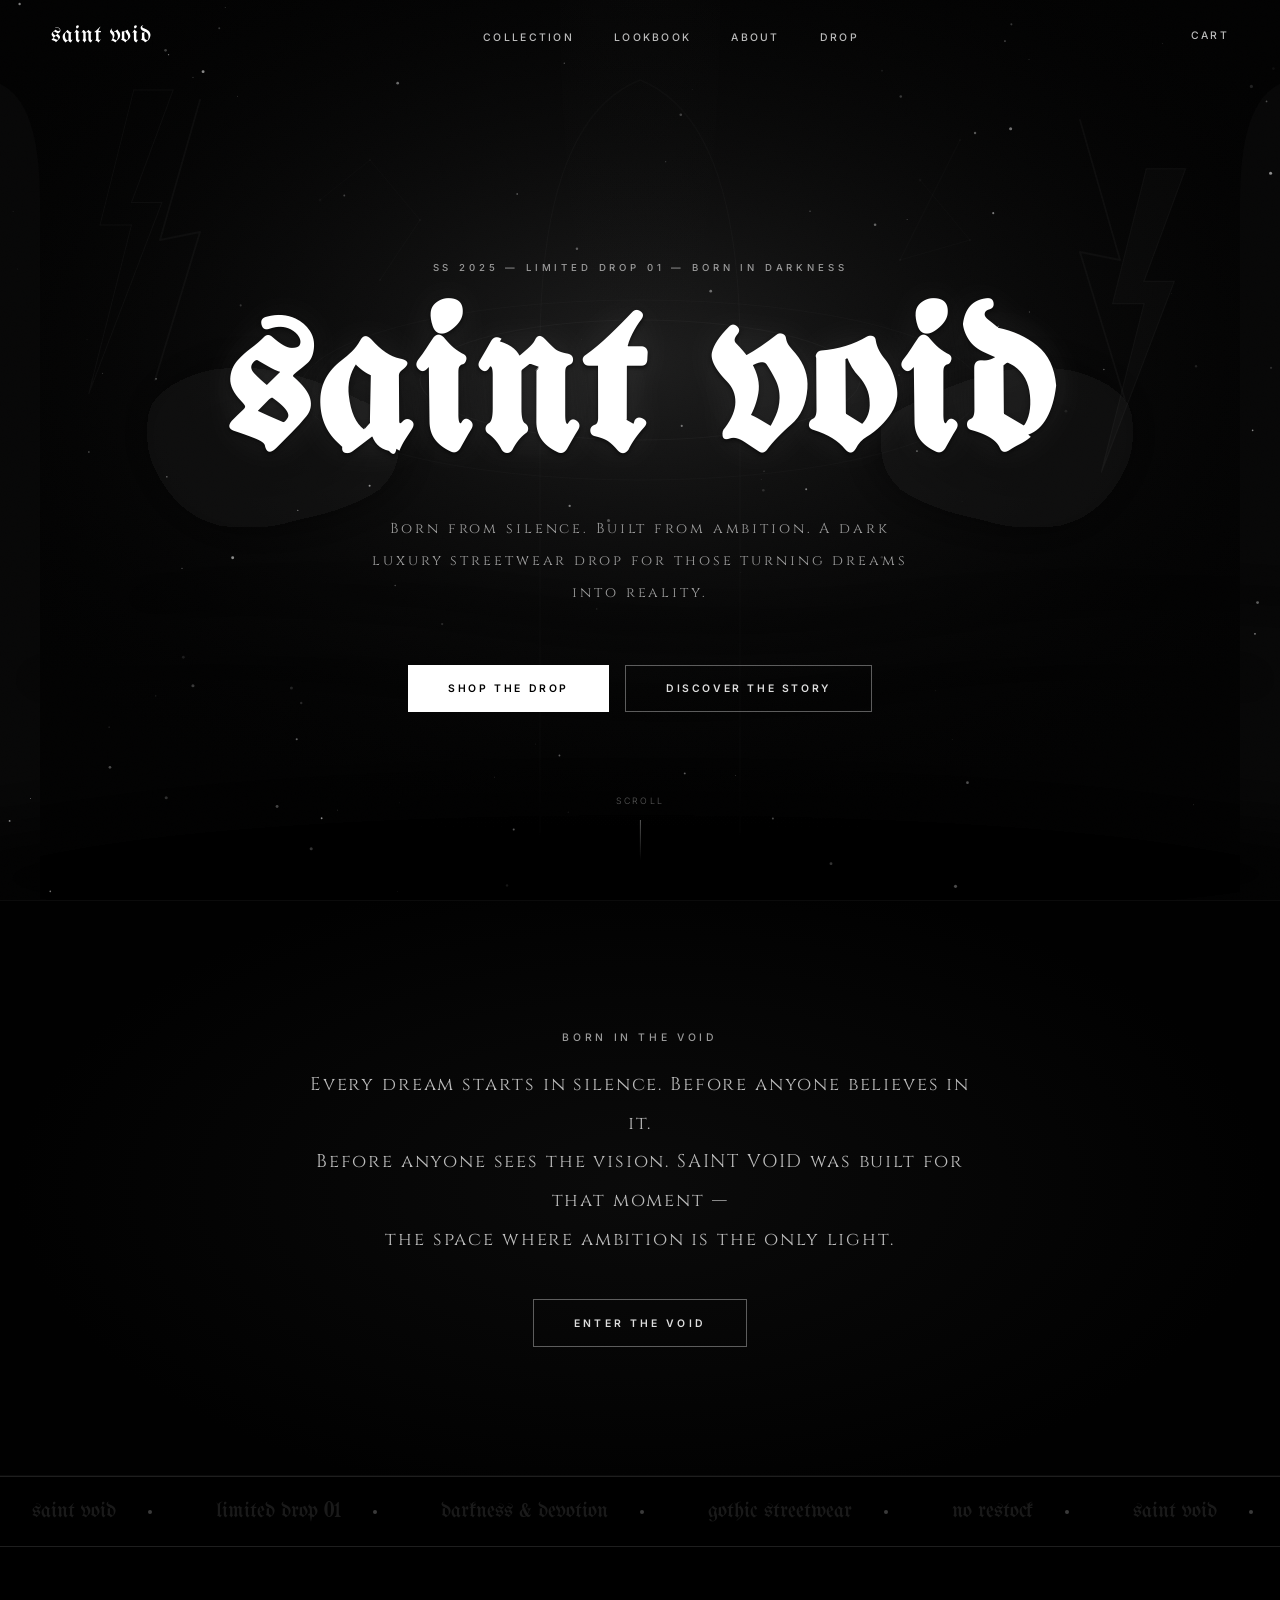
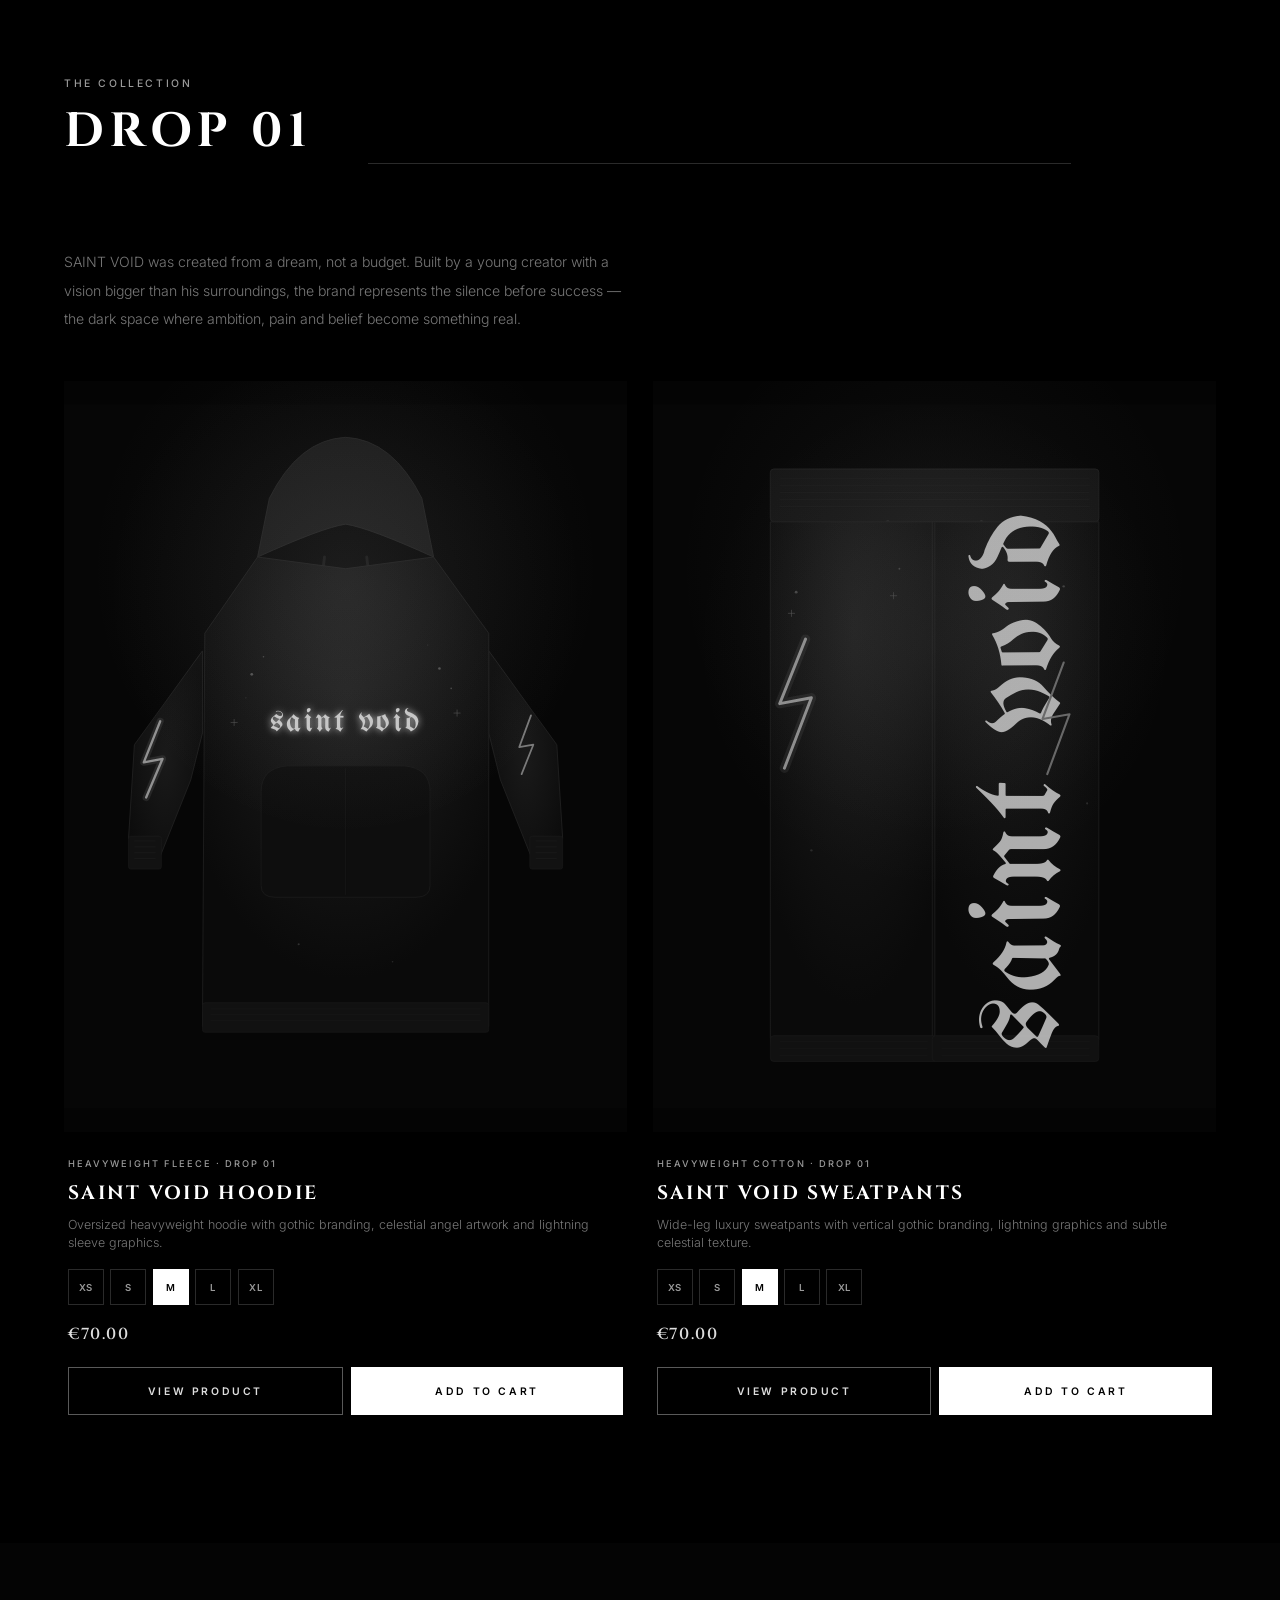
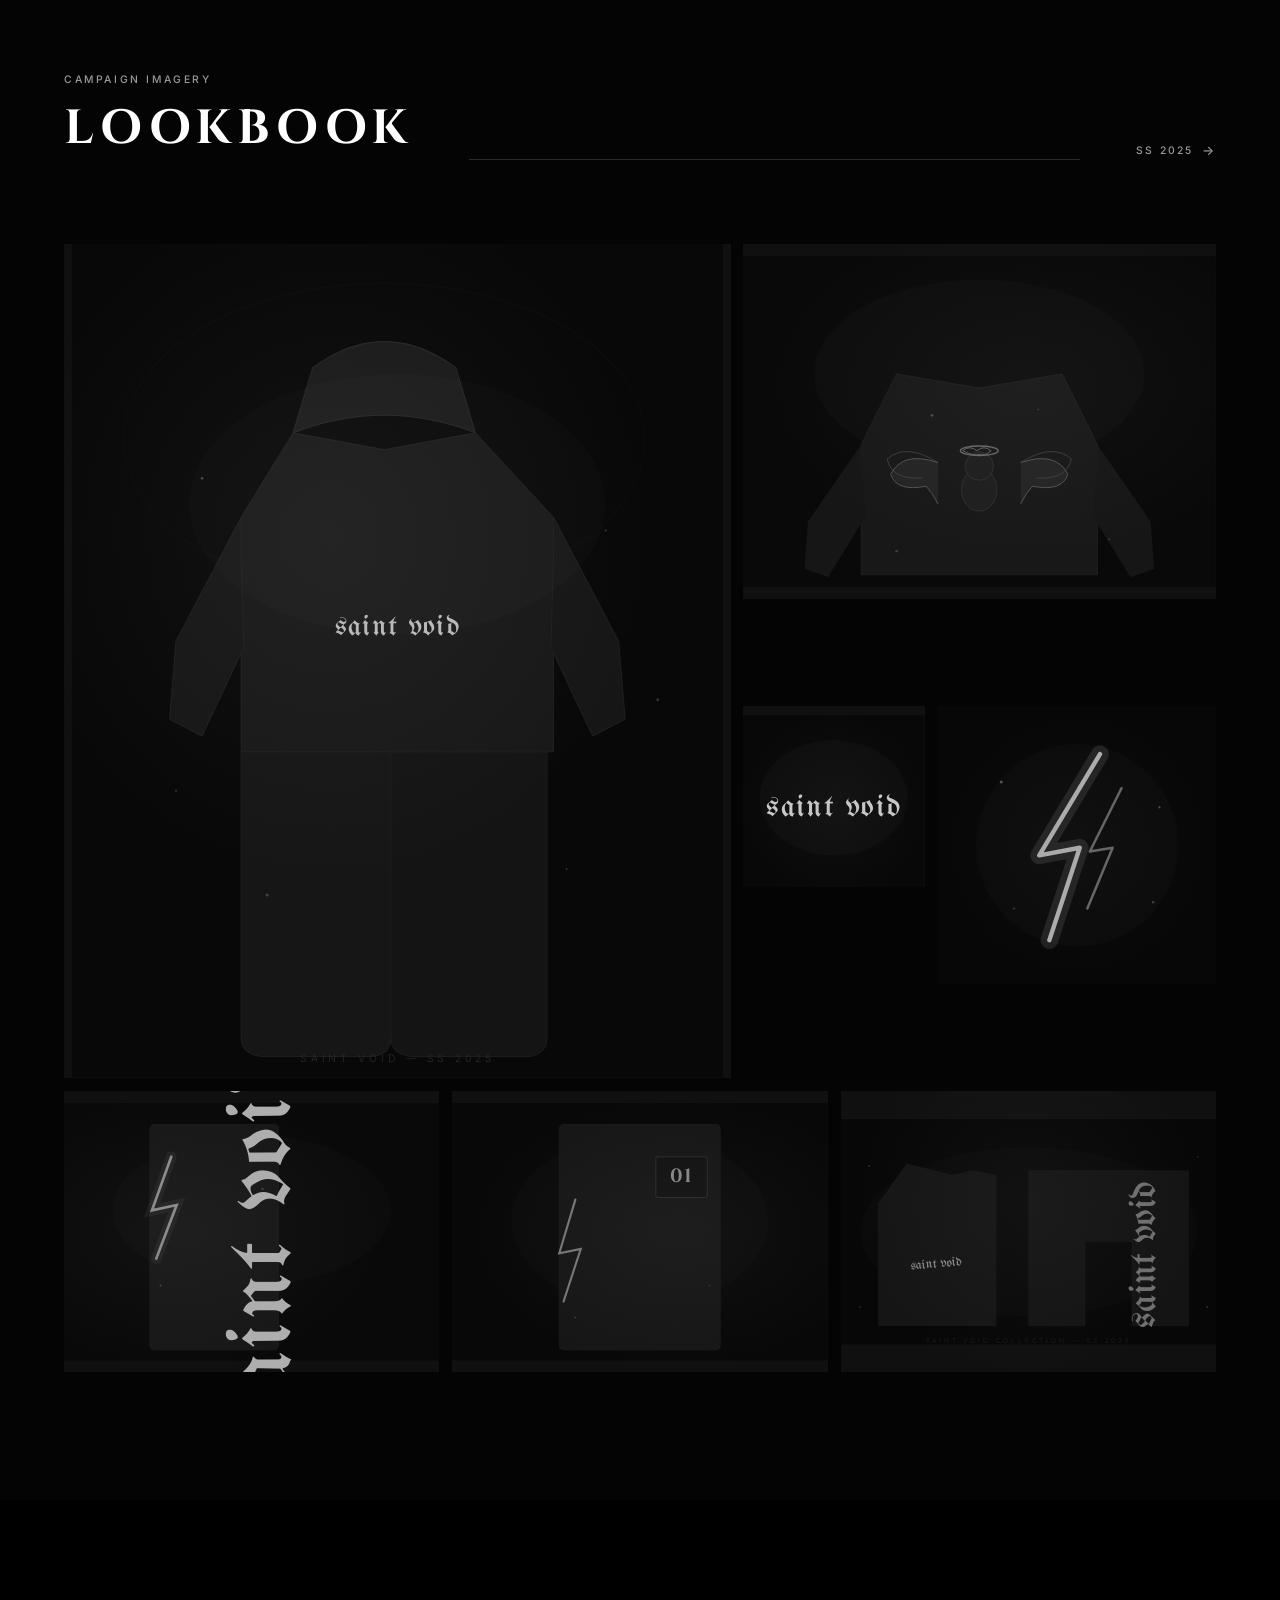
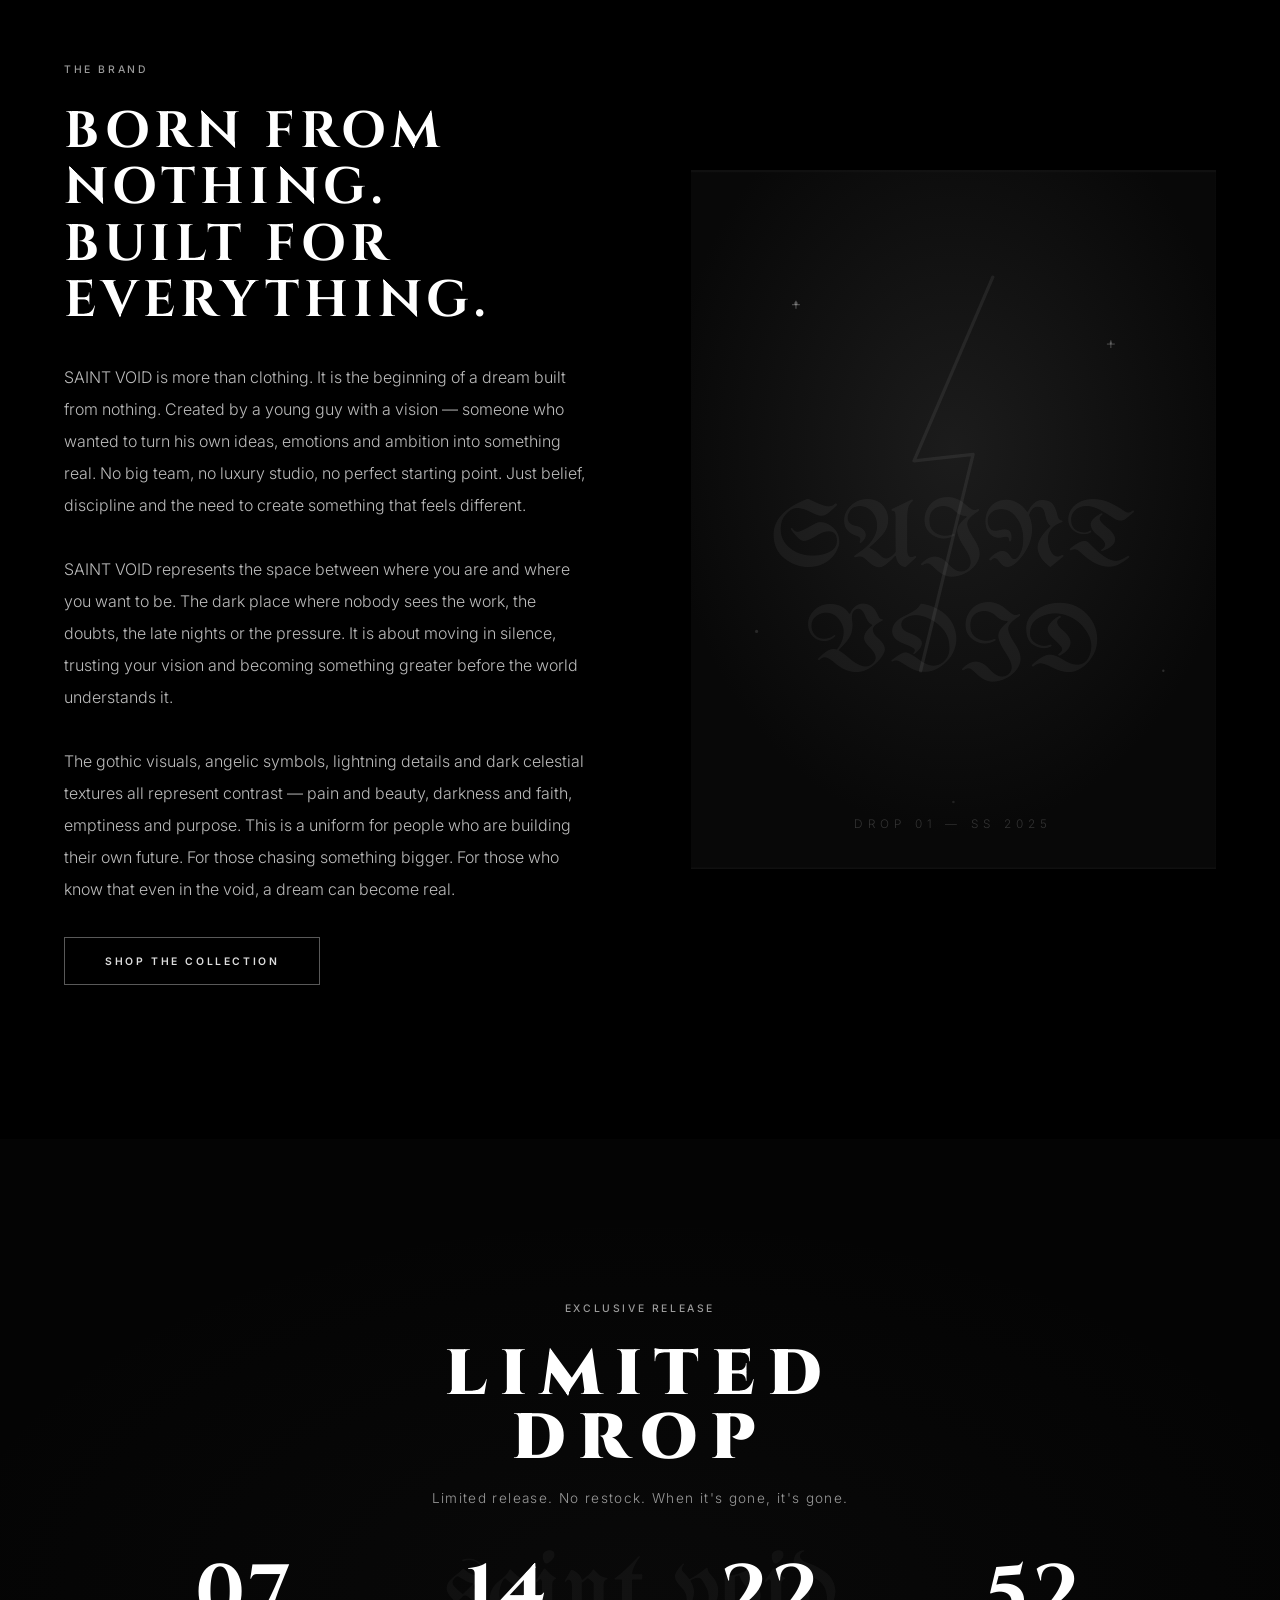
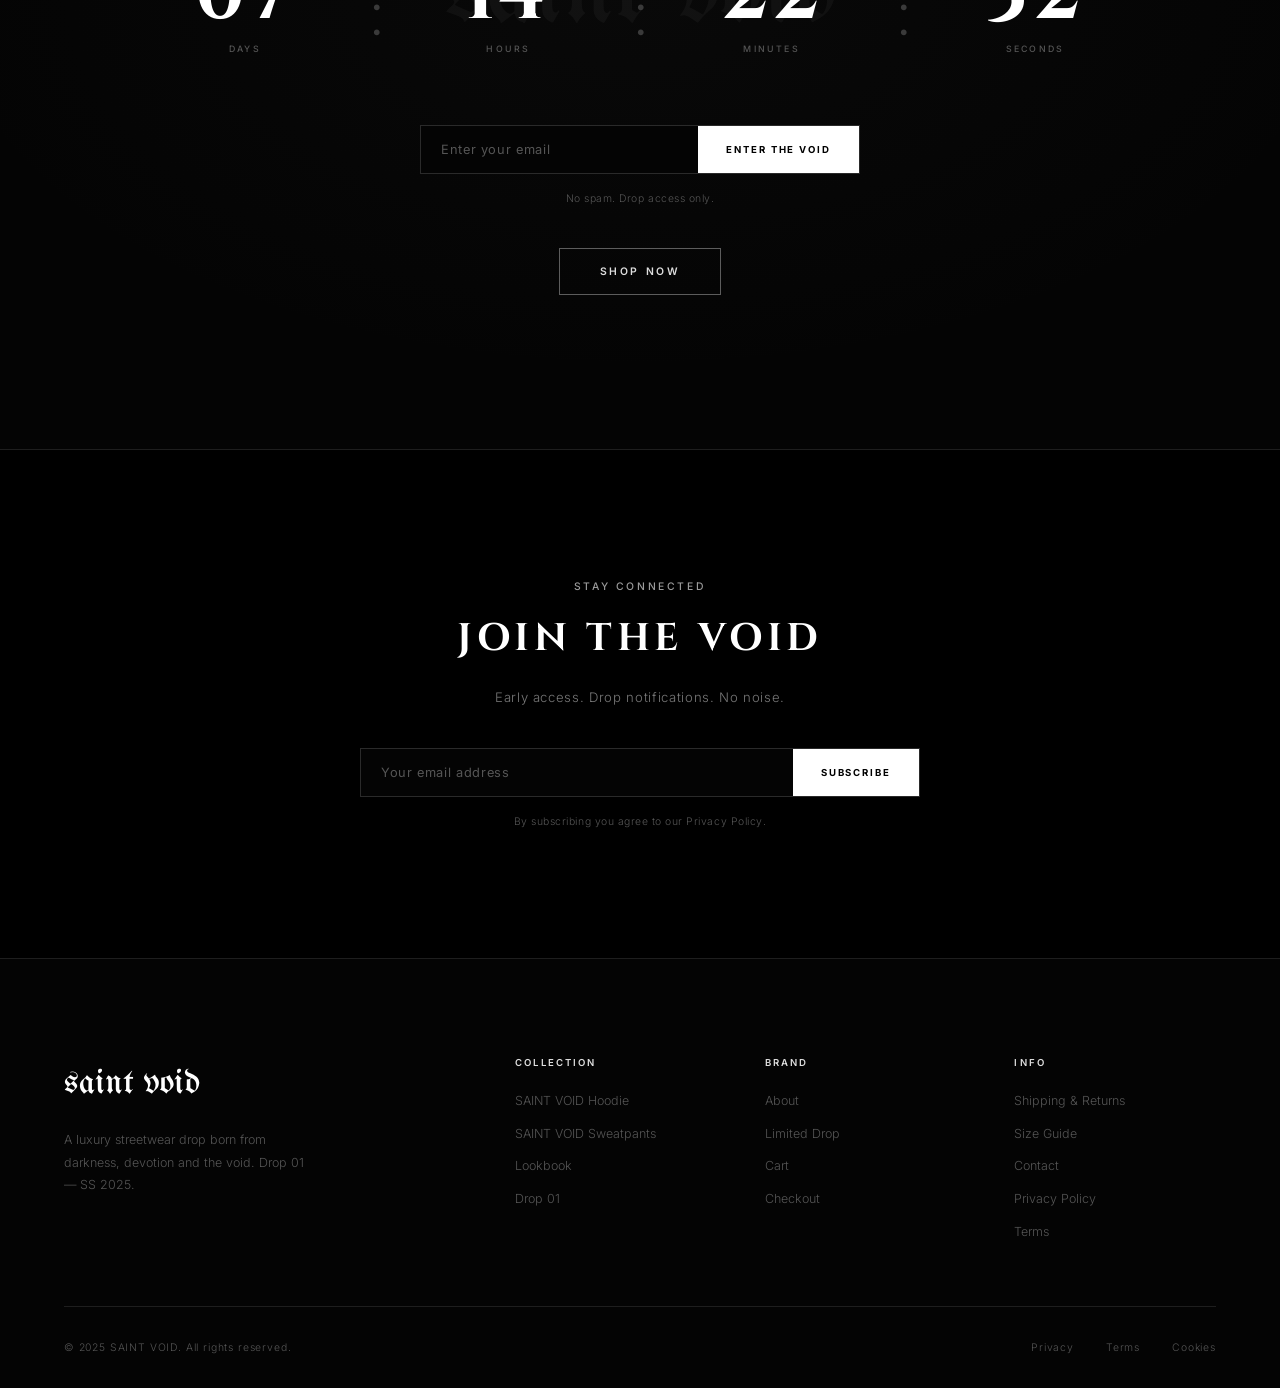
==== index.html @ 5e818876 "Add Vercel Web Analytics to all pages Adds the Vercel Analytics script tag to all 5 HTML pages (inde" ====
<!DOCTYPE html>
<html lang="en">
<head>
  <meta charset="UTF-8" />
  <meta name="viewport" content="width=device-width, initial-scale=1.0" />
  <title>SAINT VOID — Luxury Gothic Streetwear</title>
  <meta name="description" content="SAINT VOID — A luxury streetwear drop born from darkness, devotion and the void. Limited release gothic streetwear collection." />
  <link rel="preconnect" href="https://fonts.googleapis.com" />
  <link rel="preconnect" href="https://fonts.gstatic.com" crossorigin />
  <link rel="stylesheet" href="css/styles.css" />
  <script defer src="/_vercel/insights/script.js"></script>
</head>
<body>

<!-- ================================================
     NAVIGATION
     ================================================ -->
<nav class="nav" id="nav">
  <a href="index.html" class="nav-logo">saint void</a>

  <ul class="nav-links">
    <li><a href="#collection">Collection</a></li>
    <li><a href="#lookbook">Lookbook</a></li>
    <li><a href="#about">About</a></li>
    <li><a href="#drop">Drop</a></li>
  </ul>

  <div class="nav-actions">
    <a href="cart.html" class="nav-cart">
      Cart
      <span class="cart-count" style="display:none;">0</span>
    </a>
    <button class="nav-hamburger" aria-label="Menu">
      <span></span><span></span><span></span>
    </button>
  </div>
</nav>

<!-- Mobile Menu -->
<div class="mobile-menu">
  <button class="mobile-close" aria-label="Close">✕</button>
  <a href="#collection">Collection</a>
  <a href="#lookbook">Lookbook</a>
  <a href="#about">About</a>
  <a href="#drop">Drop</a>
  <a href="cart.html">Cart</a>
</div>

<!-- ================================================
     HERO
     ================================================ -->
<section class="hero" id="hero">
  <div class="hero-bg"></div>

  <!-- Cinematic atmospheric SVG background -->
  <svg class="hero-atmospheric" viewBox="0 0 1440 900" preserveAspectRatio="xMidYMid slice" xmlns="http://www.w3.org/2000/svg" aria-hidden="true">
    <defs>
      <!-- Central radial glow gradient -->
      <radialGradient id="centralGlow" cx="50%" cy="40%" r="55%">
        <stop offset="0%" stop-color="#1e1e1e" stop-opacity="1"/>
        <stop offset="100%" stop-color="#020202" stop-opacity="0"/>
      </radialGradient>
      <!-- Wing blur filter -->
      <filter id="wingBlur" x="-30%" y="-30%" width="160%" height="160%">
        <feGaussianBlur stdDeviation="25"/>
      </filter>
      <!-- Fog blur filter -->
      <filter id="fogBlur" x="-20%" y="-20%" width="140%" height="140%">
        <feGaussianBlur stdDeviation="35"/>
      </filter>
      <!-- Mist wisp filter -->
      <filter id="mistBlur" x="-20%" y="-50%" width="140%" height="200%">
        <feGaussianBlur stdDeviation="18"/>
      </filter>
      <!-- Light beam gradient -->
      <radialGradient id="lightBeam" cx="50%" cy="0%" r="100%" fx="50%" fy="0%">
        <stop offset="0%" stop-color="rgba(30,30,30,0.3)"/>
        <stop offset="100%" stop-color="rgba(30,30,30,0)" stop-opacity="0"/>
      </radialGradient>
    </defs>

    <!-- Deep dark base -->
    <rect width="1440" height="900" fill="#020202"/>

    <!-- Central radial glow -->
    <rect width="1440" height="900" fill="url(#centralGlow)"/>

    <!-- Gothic arch silhouettes left edge -->
    <path d="M0 900 L0 200 Q0 80 60 80 Q120 80 120 200 L120 900 Z" fill="#080808" opacity="0.9"/>
    <path d="M0 900 L0 250 Q0 120 40 120 Q80 120 80 250 L80 900 Z" fill="#060606" opacity="0.7"/>

    <!-- Gothic arch silhouettes right edge -->
    <path d="M1440 900 L1440 200 Q1440 80 1380 80 Q1320 80 1320 200 L1320 900 Z" fill="#080808" opacity="0.9"/>
    <path d="M1440 900 L1440 250 Q1440 120 1400 120 Q1360 120 1360 250 L1360 900 Z" fill="#060606" opacity="0.7"/>

    <!-- Center gothic pointed arch outline -->
    <path d="M620 900 L620 350 Q620 120 720 80 Q820 120 820 350 L820 900" fill="none" stroke="rgba(255,255,255,0.018)" stroke-width="1.5"/>

    <!-- Angel wing left (blurred) -->
    <g filter="url(#wingBlur)">
      <path d="M480 420 Q340 340 260 380 Q200 410 240 480 Q280 550 380 520 Q430 510 460 490 Q480 470 480 450 Z" fill="rgba(12,12,12,0.6)"/>
      <path d="M480 430 Q360 360 300 390 Q250 415 270 470 Q295 530 380 510" fill="rgba(12,12,12,0.4)"/>
    </g>

    <!-- Angel wing right (blurred) -->
    <g filter="url(#wingBlur)">
      <path d="M960 420 Q1100 340 1180 380 Q1240 410 1200 480 Q1160 550 1060 520 Q1010 510 980 490 Q960 470 960 450 Z" fill="rgba(12,12,12,0.6)"/>
      <path d="M960 430 Q1080 360 1140 390 Q1190 415 1170 470 Q1145 530 1060 510" fill="rgba(12,12,12,0.4)"/>
    </g>

    <!-- Halo / orbital ring -->
    <ellipse cx="720" cy="380" rx="220" ry="60" fill="none" stroke="rgba(200,200,200,0.04)" stroke-width="1"/>
    <!-- Second larger halo ring -->
    <ellipse cx="720" cy="390" rx="340" ry="90" fill="none" stroke="rgba(200,200,200,0.025)" stroke-width="1"/>

    <!-- Fog / mist layers at bottom -->
    <g filter="url(#fogBlur)">
      <ellipse cx="720" cy="870" rx="700" ry="80" fill="#080808" opacity="0.9"/>
      <ellipse cx="400" cy="880" rx="500" ry="60" fill="#060606" opacity="0.8"/>
      <ellipse cx="1080" cy="875" rx="480" ry="55" fill="#060606" opacity="0.8"/>
      <ellipse cx="720" cy="840" rx="550" ry="50" fill="#070707" opacity="0.7"/>
    </g>

    <!-- Mist wisps mid-height -->
    <g filter="url(#mistBlur)">
      <path d="M200 600 Q400 580 600 610 Q800 640 1000 610 Q1200 580 1400 600" stroke="rgba(14,14,14,0.4)" stroke-width="30" fill="none"/>
      <path d="M100 680 Q350 660 550 690 Q750 720 950 690 Q1150 660 1350 680" stroke="rgba(14,14,14,0.35)" stroke-width="25" fill="none"/>
    </g>

    <!-- Very faint distant lightning bolt left -->
    <path d="M280 100 L240 240 L280 232 L235 380" stroke="rgba(160,160,160,0.05)" stroke-width="2" fill="none" stroke-linecap="round" stroke-linejoin="round"/>

    <!-- Very faint distant lightning bolt right -->
    <path d="M1160 120 L1200 260 L1160 252 L1205 400" stroke="rgba(160,160,160,0.05)" stroke-width="2" fill="none" stroke-linecap="round" stroke-linejoin="round"/>

    <!-- Constellation dots and lines -->
    <circle cx="400" cy="200" r="1.5" fill="rgba(255,255,255,0.03)"/>
    <circle cx="450" cy="160" r="1" fill="rgba(255,255,255,0.03)"/>
    <circle cx="500" cy="220" r="1.2" fill="rgba(255,255,255,0.03)"/>
    <circle cx="460" cy="280" r="1" fill="rgba(255,255,255,0.03)"/>
    <circle cx="1000" cy="180" r="1.5" fill="rgba(255,255,255,0.03)"/>
    <circle cx="1050" cy="240" r="1" fill="rgba(255,255,255,0.03)"/>
    <circle cx="980" cy="260" r="1.2" fill="rgba(255,255,255,0.03)"/>
    <circle cx="1040" cy="140" r="1" fill="rgba(255,255,255,0.03)"/>
    <line x1="400" y1="200" x2="450" y2="160" stroke="rgba(255,255,255,0.03)" stroke-width="0.5"/>
    <line x1="450" y1="160" x2="500" y2="220" stroke="rgba(255,255,255,0.03)" stroke-width="0.5"/>
    <line x1="500" y1="220" x2="460" y2="280" stroke="rgba(255,255,255,0.03)" stroke-width="0.5"/>
    <line x1="1000" y1="180" x2="1050" y2="240" stroke="rgba(255,255,255,0.03)" stroke-width="0.5"/>
    <line x1="1050" y1="240" x2="980" y2="260" stroke="rgba(255,255,255,0.03)" stroke-width="0.5"/>
    <line x1="980" y1="260" x2="1040" y2="140" stroke="rgba(255,255,255,0.03)" stroke-width="0.5"/>

    <!-- Soft light beam from top-center -->
    <ellipse cx="720" cy="0" rx="80" ry="400" fill="url(#lightBeam)" opacity="0.6"/>
  </svg>

  <!-- Stars layer (JS populates) -->
  <div class="hero-stars"></div>

  <div class="hero-content">
    <span class="hero-label fade-in">SS 2025 — Limited Drop 01 — Born in Darkness</span>
    <h1 class="hero-brand fade-in delay-1">saint void</h1>
    <p class="hero-sub fade-in delay-2">
      Born from silence. Built from ambition. A dark luxury streetwear drop for those turning dreams into reality.
    </p>
    <div class="hero-ctas fade-in delay-3">
      <a href="#collection" class="btn btn-primary">Shop the Drop</a>
      <a href="#about" class="btn btn-outline">Discover the Story</a>
    </div>
  </div>

  <div class="hero-scroll" aria-hidden="true">
    <span>Scroll</span>
    <div class="scroll-line"></div>
  </div>
</section>

<!-- ================================================
     BORN IN THE VOID SECTION
     ================================================ -->
<section class="void-born">
  <div class="void-born-inner fade-up">
    <div class="section-label" style="margin-bottom:1.25rem;letter-spacing:0.35em;">Born in the Void</div>
    <p class="void-born-text">
      Every dream starts in silence. Before anyone believes in it.<br />
      Before anyone sees the vision. SAINT VOID was built for that moment —<br />
      the space where ambition is the only light.
    </p>
    <a href="#collection" class="btn btn-outline void-born-cta">Enter the Void</a>
  </div>
</section>

<!-- ================================================
     MARQUEE STRIP
     ================================================ -->
<div class="marquee-strip" aria-hidden="true">
  <div class="marquee-track">
    <!-- Track repeated twice for seamless loop -->
    <span class="marquee-item">saint void <span class="marquee-dot"></span></span>
    <span class="marquee-item">limited drop 01 <span class="marquee-dot"></span></span>
    <span class="marquee-item">darkness &amp; devotion <span class="marquee-dot"></span></span>
    <span class="marquee-item">gothic streetwear <span class="marquee-dot"></span></span>
    <span class="marquee-item">no restock <span class="marquee-dot"></span></span>
    <span class="marquee-item">saint void <span class="marquee-dot"></span></span>
    <span class="marquee-item">limited drop 01 <span class="marquee-dot"></span></span>
    <span class="marquee-item">darkness &amp; devotion <span class="marquee-dot"></span></span>
    <span class="marquee-item">gothic streetwear <span class="marquee-dot"></span></span>
    <span class="marquee-item">no restock <span class="marquee-dot"></span></span>
  </div>
</div>

<!-- ================================================
     COLLECTION
     ================================================ -->
<section class="section" id="collection">
  <div class="section-header">
    <div>
      <div class="section-label fade-up">The Collection</div>
      <h2 class="section-title fade-up delay-1">Drop 01</h2>
    </div>
    <span class="section-line" aria-hidden="true"></span>
    <a href="product-hoodie.html" class="section-link fade-up delay-2">View All</a>
  </div>

  <p class="collection-story fade-up" style="max-width:580px;font-size:0.88rem;color:var(--silver-dim);line-height:2;margin-bottom:3rem;">
    SAINT VOID was created from a dream, not a budget. Built by a young creator with a vision bigger than his surroundings, the brand represents the silence before success — the dark space where ambition, pain and belief become something real.
  </p>

  <div class="collection-grid">

    <!-- HOODIE CARD -->
    <article class="product-card fade-up">
      <a href="product-hoodie.html" class="product-card-visual">
        <!-- Atmospheric Studio Lighting -->
        <div style="position:absolute;inset:0;background:radial-gradient(ellipse 65% 50% at 50% 28%, rgba(180,180,180,0.08) 0%, transparent 65%);z-index:1;pointer-events:none;"></div>

        <!-- Hoodie SVG Illustration -->
        <svg viewBox="0 0 480 600" xmlns="http://www.w3.org/2000/svg" style="position:absolute;inset:0;width:100%;height:100%;z-index:0;">
          <defs>
            <radialGradient id="hoodieGrad" cx="50%" cy="30%" r="60%">
              <stop offset="0%" stop-color="#1e1e1e"/>
              <stop offset="100%" stop-color="#0a0a0a"/>
            </radialGradient>
            <radialGradient id="sleeveGrad" cx="50%" cy="50%" r="60%">
              <stop offset="0%" stop-color="#1a1a1a"/>
              <stop offset="100%" stop-color="#0c0c0c"/>
            </radialGradient>
            <filter id="subtleGlow">
              <feGaussianBlur stdDeviation="3" result="blur"/>
              <feMerge><feMergeNode in="blur"/><feMergeNode in="SourceGraphic"/></feMerge>
            </filter>
          </defs>
          <!-- Background -->
          <rect width="480" height="600" fill="#060606"/>
          <!-- Left sleeve -->
          <path d="M118 210 L60 290 L55 370 L80 390 L108 320 L118 280 Z" fill="url(#sleeveGrad)" stroke="#1f1f1f" stroke-width="0.8"/>
          <!-- Right sleeve -->
          <path d="M362 210 L420 290 L425 370 L400 390 L372 320 L362 280 Z" fill="url(#sleeveGrad)" stroke="#1f1f1f" stroke-width="0.8"/>
          <!-- Ribbed cuffs -->
          <rect x="55" y="368" width="28" height="28" rx="2" fill="#121212" stroke="#1c1c1c" stroke-width="0.5"/>
          <line x1="60" y1="372" x2="78" y2="372" stroke="#1c1c1c" stroke-width="0.6"/>
          <line x1="60" y1="377" x2="78" y2="377" stroke="#1c1c1c" stroke-width="0.6"/>
          <line x1="60" y1="382" x2="78" y2="382" stroke="#1c1c1c" stroke-width="0.6"/>
          <line x1="60" y1="387" x2="78" y2="387" stroke="#1c1c1c" stroke-width="0.6"/>
          <rect x="397" y="368" width="28" height="28" rx="2" fill="#121212" stroke="#1c1c1c" stroke-width="0.5"/>
          <line x1="402" y1="372" x2="420" y2="372" stroke="#1c1c1c" stroke-width="0.6"/>
          <line x1="402" y1="377" x2="420" y2="377" stroke="#1c1c1c" stroke-width="0.6"/>
          <line x1="402" y1="382" x2="420" y2="382" stroke="#1c1c1c" stroke-width="0.6"/>
          <line x1="402" y1="387" x2="420" y2="387" stroke="#1c1c1c" stroke-width="0.6"/>
          <!-- Hood shape -->
          <path d="M175 80 Q200 30 240 28 Q280 30 305 80 L315 130 Q260 105 240 102 Q220 105 165 130 Z" fill="#181818" stroke="#222" stroke-width="0.8"/>
          <!-- Hood strings -->
          <line x1="222" y1="130" x2="216" y2="180" stroke="#151515" stroke-width="2.5" stroke-linecap="round"/>
          <line x1="258" y1="130" x2="264" y2="180" stroke="#151515" stroke-width="2.5" stroke-linecap="round"/>
          <!-- Body -->
          <path d="M120 195 L165 130 L240 140 L315 130 L362 195 L362 530 L118 530 Z" fill="url(#hoodieGrad)" stroke="#1d1d1d" stroke-width="0.8"/>
          <!-- Bottom ribbing -->
          <rect x="118" y="510" width="244" height="25" rx="2" fill="#111" stroke="#1c1c1c" stroke-width="0.5"/>
          <line x1="125" y1="515" x2="355" y2="515" stroke="#181818" stroke-width="0.5"/>
          <line x1="125" y1="520" x2="355" y2="520" stroke="#181818" stroke-width="0.5"/>
          <line x1="125" y1="525" x2="355" y2="525" stroke="#181818" stroke-width="0.5"/>
          <!-- Kangaroo pocket -->
          <path d="M168 330 Q168 310 190 308 L290 308 Q312 310 312 330 L312 410 Q312 420 300 420 L180 420 Q168 420 168 410 Z" fill="#0e0e0e" stroke="#1a1a1a" stroke-width="0.8"/>
          <!-- Pocket center line -->
          <line x1="240" y1="310" x2="240" y2="418" stroke="#161616" stroke-width="0.8"/>
          <!-- SAINT VOID gothic text on front -->
          <text x="240" y="278" font-family="UnifrakturMaguntia, serif" font-size="28" fill="#c8c8c8" text-anchor="middle" letter-spacing="2" filter="url(#subtleGlow)">saint void</text>
          <!-- Subtle star elements -->
          <circle cx="160" cy="230" r="1.2" fill="#6a6a6a" opacity="0.7"/>
          <circle cx="170" cy="215" r="0.7" fill="#7a7a7a" opacity="0.5"/>
          <circle cx="155" cy="250" r="0.5" fill="#666" opacity="0.4"/>
          <circle cx="320" cy="225" r="1.1" fill="#6a6a6a" opacity="0.7"/>
          <circle cx="330" cy="242" r="0.7" fill="#7a7a7a" opacity="0.5"/>
          <circle cx="310" cy="205" r="0.5" fill="#666" opacity="0.4"/>
          <circle cx="200" cy="460" r="0.9" fill="#555" opacity="0.5"/>
          <circle cx="280" cy="475" r="0.7" fill="#555" opacity="0.4"/>
          <!-- Star cross decorations -->
          <line x1="145" y1="268" x2="145" y2="274" stroke="#555" stroke-width="0.8" opacity="0.6"/>
          <line x1="142" y1="271" x2="148" y2="271" stroke="#555" stroke-width="0.8" opacity="0.6"/>
          <line x1="335" y1="260" x2="335" y2="266" stroke="#555" stroke-width="0.8" opacity="0.6"/>
          <line x1="332" y1="263" x2="338" y2="263" stroke="#555" stroke-width="0.8" opacity="0.6"/>
          <!-- Left sleeve lightning -->
          <path d="M82 270 L68 305 L84 302 L70 335" stroke="#8a8a8a" stroke-width="2" fill="none" stroke-linecap="round" stroke-linejoin="round"/>
          <!-- Lightning glow -->
          <path d="M82 270 L68 305 L84 302 L70 335" stroke="rgba(200,200,200,0.1)" stroke-width="6" fill="none" stroke-linecap="round" stroke-linejoin="round"/>
          <!-- Right sleeve lightning (smaller) -->
          <path d="M398 265 L388 292 L400 290 L390 315" stroke="#7a7a7a" stroke-width="1.5" fill="none" stroke-linecap="round" stroke-linejoin="round"/>
        </svg>

        <div class="product-card-overlay">
          <div class="product-card-quick">
            <span class="btn btn-primary" style="font-size:0.6rem;padding:0.6rem 1.5rem;">Quick View</span>
          </div>
        </div>
      </a>

      <div class="product-card-info">
        <div class="product-card-tag">Heavyweight Fleece · Drop 01</div>
        <div class="product-card-name">SAINT VOID Hoodie</div>
        <div class="product-card-desc">Oversized heavyweight hoodie with gothic branding, celestial angel artwork and lightning sleeve graphics.</div>

        <div class="size-selector" aria-label="Select size">
          <button class="size-btn">XS</button>
          <button class="size-btn">S</button>
          <button class="size-btn active">M</button>
          <button class="size-btn">L</button>
          <button class="size-btn">XL</button>
        </div>

        <div class="product-card-footer">
          <span class="product-price">€70.00</span>
        </div>

        <div class="product-card-actions">
          <a href="product-hoodie.html" class="btn btn-outline" style="flex:1;">View Product</a>
          <button class="btn btn-primary" style="flex:1;"
            data-add-to-cart
            data-product-id="sv-hoodie"
            data-product-name="SAINT VOID Hoodie"
            data-price="70">Add to Cart</button>
        </div>
      </div>
    </article>

    <!-- SWEATPANTS CARD -->
    <article class="product-card fade-up delay-2">
      <a href="product-sweatpants.html" class="product-card-visual">
        <!-- Atmospheric lighting -->
        <div style="position:absolute;inset:0;background:radial-gradient(ellipse 65% 50% at 50% 35%, rgba(160,160,160,0.07) 0%, transparent 65%);z-index:1;pointer-events:none;"></div>

        <!-- Sweatpants SVG Illustration -->
        <svg viewBox="0 0 480 600" xmlns="http://www.w3.org/2000/svg" style="position:absolute;inset:0;width:100%;height:100%;z-index:0;">
          <defs>
            <radialGradient id="pantsGrad" cx="50%" cy="20%" r="70%">
              <stop offset="0%" stop-color="#1c1c1c"/>
              <stop offset="100%" stop-color="#0a0a0a"/>
            </radialGradient>
            <radialGradient id="pantsGradR" cx="50%" cy="20%" r="70%">
              <stop offset="0%" stop-color="#181818"/>
              <stop offset="100%" stop-color="#090909"/>
            </radialGradient>
          </defs>
          <!-- Background -->
          <rect width="480" height="600" fill="#060606"/>
          <!-- Waistband -->
          <rect x="100" y="55" width="280" height="45" rx="3" fill="#151515" stroke="#202020" stroke-width="0.8"/>
          <!-- Waistband texture lines -->
          <line x1="108" y1="63" x2="372" y2="63" stroke="#1c1c1c" stroke-width="0.6"/>
          <line x1="108" y1="69" x2="372" y2="69" stroke="#1c1c1c" stroke-width="0.6"/>
          <line x1="108" y1="75" x2="372" y2="75" stroke="#1c1c1c" stroke-width="0.6"/>
          <line x1="108" y1="81" x2="372" y2="81" stroke="#1c1c1c" stroke-width="0.6"/>
          <line x1="108" y1="87" x2="372" y2="87" stroke="#1c1c1c" stroke-width="0.6"/>
          <!-- Drawstring cords -->
          <path d="M200 100 Q210 130 205 160 Q202 175 205 195" stroke="#252525" stroke-width="3" fill="none" stroke-linecap="round"/>
          <path d="M280 100 Q270 130 275 160 Q278 175 275 195" stroke="#252525" stroke-width="3" fill="none" stroke-linecap="round"/>
          <!-- Cord tips -->
          <ellipse cx="205" cy="200" rx="4" ry="8" fill="#1f1f1f" stroke="#282828" stroke-width="0.5"/>
          <ellipse cx="275" cy="200" rx="4" ry="8" fill="#1f1f1f" stroke="#282828" stroke-width="0.5"/>
          <!-- Left leg -->
          <path d="M100 100 L100 540 Q100 555 115 558 L225 558 Q240 556 242 540 L242 100 Z" fill="url(#pantsGrad)" stroke="#1d1d1d" stroke-width="0.8"/>
          <!-- Right leg -->
          <path d="M238 100 L238 540 Q238 555 255 558 L365 558 Q380 556 380 540 L380 100 Z" fill="url(#pantsGradR)" stroke="#1d1d1d" stroke-width="0.8"/>
          <!-- Leg seam (center) -->
          <line x1="240" y1="100" x2="240" y2="560" stroke="#151515" stroke-width="1.5"/>
          <!-- Left leg bottom ribbing -->
          <rect x="100" y="538" width="142" height="22" rx="3" fill="#111" stroke="#1c1c1c" stroke-width="0.5"/>
          <line x1="108" y1="543" x2="234" y2="543" stroke="#181818" stroke-width="0.5"/>
          <line x1="108" y1="549" x2="234" y2="549" stroke="#181818" stroke-width="0.5"/>
          <line x1="108" y1="555" x2="234" y2="555" stroke="#181818" stroke-width="0.5"/>
          <!-- Right leg bottom ribbing -->
          <rect x="238" y="538" width="142" height="22" rx="3" fill="#111" stroke="#1c1c1c" stroke-width="0.5"/>
          <line x1="246" y1="543" x2="372" y2="543" stroke="#181818" stroke-width="0.5"/>
          <line x1="246" y1="549" x2="372" y2="549" stroke="#181818" stroke-width="0.5"/>
          <line x1="246" y1="555" x2="372" y2="555" stroke="#181818" stroke-width="0.5"/>
          <!-- Vertical SAINT VOID gothic text on left leg -->
          <text x="175" y="490" font-family="UnifrakturMaguntia, serif" font-size="110" fill="#c0c0c0" text-anchor="middle" opacity="0.9"
            transform="rotate(-90, 175, 320)" letter-spacing="4">saint void</text>
          <!-- Left leg lightning graphic -->
          <path d="M130 200 L108 255 L135 250 L112 310" stroke="#888" stroke-width="2.5" fill="none" stroke-linecap="round" stroke-linejoin="round"/>
          <path d="M130 200 L108 255 L135 250 L112 310" stroke="rgba(200,200,200,0.08)" stroke-width="8" fill="none" stroke-linecap="round" stroke-linejoin="round"/>
          <!-- Right leg lightning (subtle) -->
          <path d="M350 220 L332 268 L355 264 L336 315" stroke="#666" stroke-width="1.8" fill="none" stroke-linecap="round" stroke-linejoin="round"/>
          <!-- Stars on left leg -->
          <circle cx="122" cy="160" r="1.2" fill="#666" opacity="0.6"/>
          <circle cx="210" cy="140" r="0.8" fill="#666" opacity="0.5"/>
          <circle cx="135" cy="380" r="1" fill="#555" opacity="0.4"/>
          <!-- Stars on right leg -->
          <circle cx="350" cy="155" r="1" fill="#666" opacity="0.5"/>
          <circle cx="370" cy="340" r="0.9" fill="#555" opacity="0.4"/>
          <!-- Star cross decorations -->
          <line x1="118" y1="175" x2="118" y2="181" stroke="#555" stroke-width="0.8" opacity="0.6"/>
          <line x1="115" y1="178" x2="121" y2="178" stroke="#555" stroke-width="0.8" opacity="0.6"/>
          <line x1="205" y1="160" x2="205" y2="166" stroke="#555" stroke-width="0.8" opacity="0.5"/>
          <line x1="202" y1="163" x2="208" y2="163" stroke="#555" stroke-width="0.8" opacity="0.5"/>
        </svg>

        <div class="product-card-overlay">
          <div class="product-card-quick">
            <span class="btn btn-primary" style="font-size:0.6rem;padding:0.6rem 1.5rem;">Quick View</span>
          </div>
        </div>
      </a>

      <div class="product-card-info">
        <div class="product-card-tag">Heavyweight Cotton · Drop 01</div>
        <div class="product-card-name">SAINT VOID Sweatpants</div>
        <div class="product-card-desc">Wide-leg luxury sweatpants with vertical gothic branding, lightning graphics and subtle celestial texture.</div>

        <div class="size-selector" aria-label="Select size">
          <button class="size-btn">XS</button>
          <button class="size-btn">S</button>
          <button class="size-btn active">M</button>
          <button class="size-btn">L</button>
          <button class="size-btn">XL</button>
        </div>

        <div class="product-card-footer">
          <span class="product-price">€70.00</span>
        </div>

        <div class="product-card-actions">
          <a href="product-sweatpants.html" class="btn btn-outline" style="flex:1;">View Product</a>
          <button class="btn btn-primary" style="flex:1;"
            data-add-to-cart
            data-product-id="sv-pants"
            data-product-name="SAINT VOID Sweatpants"
            data-price="70">Add to Cart</button>
        </div>
      </div>
    </article>

  </div><!-- /collection-grid -->
</section>

<!-- ================================================
     LOOKBOOK
     ================================================ -->
<section class="lookbook" id="lookbook">
  <div class="section-header">
    <div>
      <div class="section-label fade-up">Campaign Imagery</div>
      <h2 class="section-title fade-up delay-1">Lookbook</h2>
    </div>
    <span class="section-line" aria-hidden="true"></span>
    <span class="section-link fade-up delay-2">SS 2025</span>
  </div>

  <div class="lookbook-grid">

    <!-- Item 1: Large hero shot -->
    <div class="lookbook-item fade-in">
      <div class="visual-frame lk-frame lk-frame-1" style="min-height:400px;">
        <svg viewBox="0 0 500 640" xmlns="http://www.w3.org/2000/svg" style="width:100%;height:100%;display:block;">
          <defs>
            <radialGradient id="lk1grad" cx="45%" cy="25%" r="55%">
              <stop offset="0%" stop-color="#202020"/>
              <stop offset="100%" stop-color="#080808"/>
            </radialGradient>
          </defs>
          <rect width="500" height="640" fill="#080808"/>
          <ellipse cx="240" cy="150" rx="200" ry="120" fill="none" stroke="rgba(200,200,200,0.02)" stroke-width="1"/>
          <!-- Stylized full outfit silhouette -->
          <!-- Hood -->
          <path d="M185 95 Q240 55 295 95 L310 145 Q240 118 170 145 Z" fill="#1a1a1a" stroke="#252525" stroke-width="0.8"/>
          <!-- Body hoodie -->
          <path d="M130 210 L170 145 L240 158 L310 145 L370 210 L370 390 L130 390 Z" fill="#181818" stroke="#212121" stroke-width="0.7"/>
          <!-- Sleeves -->
          <path d="M130 210 L80 305 L75 365 L100 378 L132 310 L130 240 Z" fill="#161616" stroke="#202020" stroke-width="0.7"/>
          <path d="M370 210 L420 305 L425 365 L400 378 L368 310 L370 240 Z" fill="#161616" stroke="#202020" stroke-width="0.7"/>
          <!-- Pants -->
          <path d="M130 390 L130 610 Q130 622 145 624 L232 624 Q245 622 245 610 L245 390 Z" fill="#161616" stroke="#202020" stroke-width="0.7"/>
          <path d="M245 390 L245 610 Q245 622 260 624 L352 624 Q365 622 365 610 L365 390 Z" fill="#141414" stroke="#1e1e1e" stroke-width="0.7"/>
          <!-- Saint void text -->
          <text x="250" y="300" font-family="UnifrakturMaguntia, serif" font-size="22" fill="#bbb" text-anchor="middle" letter-spacing="1">saint void</text>
          <!-- Atmospheric glow -->
          <ellipse cx="250" cy="200" rx="160" ry="100" fill="rgba(255,255,255,0.012)"/>
          <!-- Stars scatter -->
          <circle cx="100" cy="180" r="1" fill="white" opacity="0.25"/>
          <circle cx="410" cy="220" r="0.8" fill="white" opacity="0.2"/>
          <circle cx="150" cy="500" r="1.2" fill="white" opacity="0.18"/>
          <circle cx="380" cy="480" r="0.7" fill="white" opacity="0.2"/>
          <circle cx="80" cy="420" r="0.9" fill="white" opacity="0.15"/>
          <circle cx="450" cy="350" r="1.1" fill="white" opacity="0.18"/>
          <!-- Campaign text watermark -->
          <text x="250" y="628" font-family="'Inter', sans-serif" font-size="8" fill="#2a2a2a" text-anchor="middle" letter-spacing="3">SAINT VOID — SS 2025</text>
        </svg>
        <div class="lookbook-overlay">
          <span class="lookbook-label">Full Set — Editorial</span>
        </div>
      </div>
    </div>

    <!-- Item 2: Back view hoodie -->
    <div class="lookbook-item fade-in delay-2">
      <div class="visual-frame lk-frame lk-frame-2" style="min-height:200px;">
        <svg viewBox="0 0 400 280" xmlns="http://www.w3.org/2000/svg" style="width:100%;height:100%;display:block;">
          <rect width="400" height="280" fill="#090909"/>
          <ellipse cx="200" cy="100" rx="140" ry="80" fill="rgba(255,255,255,0.014)"/>
          <!-- Back of hoodie -->
          <path d="M100 160 L130 100 L200 112 L270 100 L300 160 L300 270 L100 270 Z" fill="#181818" stroke="#222" stroke-width="0.7"/>
          <!-- Sleeves back -->
          <path d="M100 160 L55 225 L52 265 L72 272 L104 220 L100 180 Z" fill="#161616"/>
          <path d="M300 160 L345 225 L348 265 L328 272 L296 220 L300 180 Z" fill="#161616"/>
          <!-- Angel artwork back — stylized cherub with wings -->
          <!-- Wings left -->
          <path d="M165 175 Q135 165 125 185 Q130 200 155 195 Q160 200 165 210" fill="rgba(180,180,180,0.08)" stroke="#555" stroke-width="0.8"/>
          <path d="M165 175 Q138 158 122 172 Q126 190 152 188" fill="none" stroke="#4a4a4a" stroke-width="0.6"/>
          <!-- Wings right -->
          <path d="M235 175 Q265 165 275 185 Q270 200 245 195 Q240 200 235 210" fill="rgba(180,180,180,0.08)" stroke="#555" stroke-width="0.8"/>
          <path d="M235 175 Q262 158 278 172 Q274 190 248 188" fill="none" stroke="#4a4a4a" stroke-width="0.6"/>
          <!-- Cherub body -->
          <ellipse cx="200" cy="198" rx="15" ry="18" fill="#1e1e1e" stroke="#333" stroke-width="0.7"/>
          <!-- Head -->
          <circle cx="200" cy="178" r="12" fill="#1e1e1e" stroke="#333" stroke-width="0.7"/>
          <!-- Halo -->
          <ellipse cx="200" cy="165" rx="16" ry="4" fill="none" stroke="#8a8a8a" stroke-width="1.2" opacity="0.7"/>
          <!-- Crown of thorns suggestion -->
          <path d="M186 165 Q192 160 198 165 Q204 160 210 165 Q204 170 200 168 Q196 170 186 165" fill="none" stroke="#666" stroke-width="0.8"/>
          <!-- Stars -->
          <circle cx="130" cy="250" r="1" fill="white" opacity="0.2"/>
          <circle cx="310" cy="240" r="0.8" fill="white" opacity="0.18"/>
          <circle cx="160" cy="135" r="1.2" fill="white" opacity="0.22"/>
          <circle cx="250" cy="130" r="0.7" fill="white" opacity="0.18"/>
        </svg>
        <div class="lookbook-overlay">
          <span class="lookbook-label">Hoodie — Back View</span>
        </div>
      </div>
    </div>

    <!-- Item 3: Logo close-up -->
    <div class="lookbook-item fade-in delay-3">
      <div class="visual-frame lk-frame lk-frame-3" style="min-height:200px;">
        <svg viewBox="0 0 220 220" xmlns="http://www.w3.org/2000/svg" style="width:100%;height:100%;display:block;">
          <rect width="220" height="220" fill="#080808"/>
          <ellipse cx="110" cy="100" rx="90" ry="70" fill="rgba(255,255,255,0.018)"/>
          <text x="110" y="122" font-family="UnifrakturMaguntia, serif" font-size="38" fill="#cccccc" text-anchor="middle" letter-spacing="2">saint void</text>
          <!-- Fabric texture lines -->
          <line x1="40" y1="140" x2="180" y2="140" stroke="#111" stroke-width="0.4"/>
          <line x1="40" y1="145" x2="180" y2="145" stroke="#111" stroke-width="0.4"/>
          <line x1="40" y1="150" x2="180" y2="150" stroke="#111" stroke-width="0.4"/>
        </svg>
        <div class="lookbook-overlay">
          <span class="lookbook-label">Logo Detail</span>
        </div>
      </div>
    </div>

    <!-- Item 4: Lightning close-up -->
    <div class="lookbook-item fade-in delay-4">
      <div class="visual-frame lk-frame lk-frame-4" style="min-height:200px;">
        <svg viewBox="0 0 220 220" xmlns="http://www.w3.org/2000/svg" style="width:100%;height:100%;display:block;">
          <rect width="220" height="220" fill="#070707"/>
          <ellipse cx="110" cy="110" rx="80" ry="80" fill="rgba(255,255,255,0.015)"/>
          <!-- Large lightning bolt -->
          <path d="M128 38 L80 118 L112 112 L88 185" stroke="#aaaaaa" stroke-width="3.5" fill="none" stroke-linecap="round" stroke-linejoin="round"/>
          <path d="M128 38 L80 118 L112 112 L88 185" stroke="rgba(200,200,200,0.12)" stroke-width="14" fill="none" stroke-linecap="round" stroke-linejoin="round"/>
          <!-- Secondary bolt -->
          <path d="M145 65 L120 115 L138 112 L118 160" stroke="#666" stroke-width="2" fill="none" stroke-linecap="round" stroke-linejoin="round"/>
          <!-- Stars -->
          <circle cx="50" cy="60" r="1.2" fill="white" opacity="0.3"/>
          <circle cx="175" cy="80" r="0.9" fill="white" opacity="0.25"/>
          <circle cx="60" cy="160" r="0.8" fill="white" opacity="0.2"/>
          <circle cx="170" cy="155" r="1" fill="white" opacity="0.22"/>
        </svg>
        <div class="lookbook-overlay">
          <span class="lookbook-label">Lightning Graphic</span>
        </div>
      </div>
    </div>

    <!-- Item 5: Pants front detail -->
    <div class="lookbook-item fade-in">
      <div class="visual-frame lk-frame lk-frame-5" style="min-height:200px;">
        <svg viewBox="0 0 350 240" xmlns="http://www.w3.org/2000/svg" style="width:100%;height:100%;display:block;">
          <rect width="350" height="240" fill="#090909"/>
          <ellipse cx="175" cy="100" rx="130" ry="70" fill="rgba(255,255,255,0.012)"/>
          <!-- Pant leg -->
          <rect x="80" y="20" width="120" height="210" rx="4" fill="#171717" stroke="#1e1e1e" stroke-width="0.7"/>
          <!-- Gothic text vertical -->
          <text x="140" y="200" font-family="UnifrakturMaguntia, serif" font-size="85" fill="#c0c0c0"
            transform="rotate(-90, 140, 130)" text-anchor="middle" letter-spacing="3" opacity="0.9">saint void</text>
          <!-- Lightning on pant -->
          <path d="M100 50 L82 100 L105 95 L86 145" stroke="#888" stroke-width="2.5" fill="none" stroke-linecap="round"/>
          <path d="M100 50 L82 100 L105 95 L86 145" stroke="rgba(200,200,200,0.06)" stroke-width="10" fill="none" stroke-linecap="round"/>
          <!-- Stars -->
          <circle cx="90" cy="170" r="0.9" fill="white" opacity="0.2"/>
          <circle cx="185" cy="80" r="1.1" fill="white" opacity="0.18"/>
        </svg>
        <div class="lookbook-overlay">
          <span class="lookbook-label">Sweatpants — Logo</span>
        </div>
      </div>
    </div>

    <!-- Item 6: Rear pocket -->
    <div class="lookbook-item fade-in delay-2">
      <div class="visual-frame lk-frame lk-frame-6" style="min-height:200px;">
        <svg viewBox="0 0 350 240" xmlns="http://www.w3.org/2000/svg" style="width:100%;height:100%;display:block;">
          <rect width="350" height="240" fill="#080808"/>
          <ellipse cx="175" cy="110" rx="120" ry="80" fill="rgba(255,255,255,0.013)"/>
          <!-- Pant leg back -->
          <rect x="100" y="20" width="150" height="210" rx="4" fill="#161616" stroke="#1e1e1e" stroke-width="0.7"/>
          <!-- Pocket "01" patch -->
          <rect x="190" y="50" width="48" height="38" rx="2" fill="#121212" stroke="#2a2a2a" stroke-width="1"/>
          <text x="214" y="74" font-family="'Cinzel', serif" font-size="18" fill="#888" text-anchor="middle" font-weight="700" letter-spacing="1">01</text>
          <!-- Lightning back leg -->
          <path d="M115 90 L100 140 L120 136 L104 185" stroke="#777" stroke-width="2" fill="none" stroke-linecap="round"/>
          <!-- Stars -->
          <circle cx="115" cy="200" r="0.9" fill="white" opacity="0.18"/>
          <circle cx="240" cy="170" r="0.7" fill="white" opacity="0.15"/>
        </svg>
        <div class="lookbook-overlay">
          <span class="lookbook-label">Rear Pocket — 01</span>
        </div>
      </div>
    </div>

    <!-- Item 7: Flat lay -->
    <div class="lookbook-item fade-in delay-3">
      <div class="visual-frame lk-frame lk-frame-7" style="min-height:200px;">
        <svg viewBox="0 0 400 240" xmlns="http://www.w3.org/2000/svg" style="width:100%;height:100%;display:block;">
          <rect width="400" height="240" fill="#070707"/>
          <ellipse cx="200" cy="120" rx="180" ry="90" fill="rgba(255,255,255,0.01)"/>
          <!-- Flat lay hoodie -->
          <path d="M40 90 L70 48 L120 60 L140 55 L165 60 L165 220 L40 220 Z" fill="#151515" stroke="#1e1e1e" stroke-width="0.6"/>
          <!-- Flat lay pants -->
          <path d="M200 55 L370 55 L370 220 L310 220 L310 130 L260 130 L260 220 L200 220 Z" fill="#141414" stroke="#1c1c1c" stroke-width="0.6"/>
          <!-- Hoodie text -->
          <text x="102" y="158" font-family="UnifrakturMaguntia, serif" font-size="14" fill="#888" text-anchor="middle" transform="rotate(-5 102 158)">saint void</text>
          <!-- Pants text -->
          <text x="285" y="195" font-family="UnifrakturMaguntia, serif" font-size="40" fill="#888" text-anchor="middle"
            transform="rotate(-90, 285, 145)" opacity="0.8">saint void</text>
          <!-- Stars scattered -->
          <circle cx="30" cy="50" r="1" fill="white" opacity="0.2"/>
          <circle cx="380" cy="40" r="0.8" fill="white" opacity="0.18"/>
          <circle cx="20" cy="200" r="0.9" fill="white" opacity="0.15"/>
          <circle cx="390" cy="200" r="1" fill="white" opacity="0.18"/>
          <!-- Campaign label -->
          <text x="200" y="238" font-family="'Inter', sans-serif" font-size="7" fill="#222" text-anchor="middle" letter-spacing="3">SAINT VOID COLLECTION — SS 2025</text>
        </svg>
        <div class="lookbook-overlay">
          <span class="lookbook-label">Full Collection — Flat Lay</span>
        </div>
      </div>
    </div>

  </div><!-- /lookbook-grid -->
</section>

<!-- ================================================
     ABOUT
     ================================================ -->
<section class="about" id="about">
  <div class="about-grid">
    <div>
      <div class="about-label">
        <span class="section-label fade-up">The Brand</span>
      </div>
      <h2 class="about-title fade-up delay-1">Born From<br />Nothing.<br />Built for<br />Everything.</h2>
      <p class="about-text fade-up delay-2">
        SAINT VOID is more than clothing. It is the beginning of a dream built from nothing. Created by a young guy with a vision — someone who wanted to turn his own ideas, emotions and ambition into something real. No big team, no luxury studio, no perfect starting point. Just belief, discipline and the need to create something that feels different.
      </p>
      <p class="about-text fade-up delay-3">
        SAINT VOID represents the space between where you are and where you want to be. The dark place where nobody sees the work, the doubts, the late nights or the pressure. It is about moving in silence, trusting your vision and becoming something greater before the world understands it.
      </p>
      <p class="about-text fade-up delay-4">
        The gothic visuals, angelic symbols, lightning details and dark celestial textures all represent contrast — pain and beauty, darkness and faith, emptiness and purpose. This is a uniform for people who are building their own future. For those chasing something bigger. For those who know that even in the void, a dream can become real.
      </p>
      <a href="#collection" class="btn btn-outline fade-up delay-4" style="display:inline-flex;">
        Shop the Collection
      </a>
    </div>

    <div class="about-visual fade-in delay-3">
      <div class="about-manifesto">
        <div class="about-manifesto-text">saint void</div>
      </div>
      <!-- About visual SVG -->
      <svg viewBox="0 0 400 530" xmlns="http://www.w3.org/2000/svg" style="width:100%;height:100%;display:block;position:relative;z-index:2;">
        <defs>
          <radialGradient id="aboutGrad" cx="50%" cy="40%" r="55%">
            <stop offset="0%" stop-color="#1c1c1c"/>
            <stop offset="100%" stop-color="#080808"/>
          </radialGradient>
        </defs>
        <rect width="400" height="530" fill="url(#aboutGrad)"/>
        <!-- Large gothic type element -->
        <text x="200" y="300" font-family="UnifrakturMaguntia, serif" font-size="72" fill="rgba(255,255,255,0.05)" text-anchor="middle">SAINT</text>
        <text x="200" y="380" font-family="UnifrakturMaguntia, serif" font-size="72" fill="rgba(255,255,255,0.05)" text-anchor="middle">VOID</text>
        <!-- Large lightning bolt accent -->
        <path d="M230 80 L170 220 L215 215 L175 380" stroke="rgba(180,180,180,0.1)" stroke-width="2.5" fill="none" stroke-linecap="round" stroke-linejoin="round"/>
        <!-- Stars -->
        <circle cx="80" cy="100" r="1.5" fill="white" opacity="0.18"/>
        <circle cx="320" cy="130" r="1" fill="white" opacity="0.15"/>
        <circle cx="50" cy="350" r="1.2" fill="white" opacity="0.12"/>
        <circle cx="360" cy="380" r="0.9" fill="white" opacity="0.15"/>
        <circle cx="200" cy="480" r="1" fill="white" opacity="0.1"/>
        <!-- Drop 01 label -->
        <text x="200" y="500" font-family="'Inter', sans-serif" font-size="9" fill="#333" text-anchor="middle" letter-spacing="4">DROP 01 — SS 2025</text>
        <!-- Star crosses -->
        <line x1="80" y1="98" x2="80" y2="104" stroke="rgba(255,255,255,0.3)" stroke-width="0.8"/>
        <line x1="77" y1="101" x2="83" y2="101" stroke="rgba(255,255,255,0.3)" stroke-width="0.8"/>
        <line x1="320" y1="128" x2="320" y2="134" stroke="rgba(255,255,255,0.25)" stroke-width="0.8"/>
        <line x1="317" y1="131" x2="323" y2="131" stroke="rgba(255,255,255,0.25)" stroke-width="0.8"/>
      </svg>
    </div>
  </div>
</section>

<!-- ================================================
     LIMITED DROP
     ================================================ -->
<section class="drop" id="drop">
  <div class="drop-brand" aria-hidden="true">saint void</div>

  <div class="drop-content">
    <div class="drop-eyebrow">
      <span class="section-label fade-up">Exclusive Release</span>
    </div>
    <h2 class="drop-title fade-up delay-1">Limited<br />Drop</h2>
    <p class="drop-sub fade-up delay-2">Limited release. No restock. When it's gone, it's gone.</p>

    <div class="countdown fade-up delay-3" aria-label="Countdown to drop">
      <div class="countdown-unit">
        <div class="countdown-value" data-unit="days">07</div>
        <div class="countdown-label">Days</div>
      </div>
      <div class="countdown-sep" aria-hidden="true">:</div>
      <div class="countdown-unit">
        <div class="countdown-value" data-unit="hours">14</div>
        <div class="countdown-label">Hours</div>
      </div>
      <div class="countdown-sep" aria-hidden="true">:</div>
      <div class="countdown-unit">
        <div class="countdown-value" data-unit="minutes">23</div>
        <div class="countdown-label">Minutes</div>
      </div>
      <div class="countdown-sep" aria-hidden="true">:</div>
      <div class="countdown-unit">
        <div class="countdown-value" data-unit="seconds">00</div>
        <div class="countdown-label">Seconds</div>
      </div>
    </div>

    <form class="newsletter-form fade-up delay-4" style="max-width:440px;margin:0 auto 1rem;" onsubmit="return false;">
      <input type="email" class="newsletter-input" placeholder="Enter your email" aria-label="Email address" />
      <button type="submit" class="newsletter-submit">Enter the Void</button>
    </form>
    <div class="newsletter-note fade-up delay-5">No spam. Drop access only.</div>

    <div class="fade-up delay-6" style="margin-top:2.5rem;">
      <a href="#collection" class="btn btn-outline">Shop Now</a>
    </div>
  </div>
</section>

<!-- ================================================
     NEWSLETTER
     ================================================ -->
<section class="newsletter">
  <div class="newsletter-inner fade-up">
    <div class="section-label" style="margin-bottom:0.75rem;">Stay Connected</div>
    <h2 class="newsletter-title">Join the Void</h2>
    <p class="newsletter-sub">Early access. Drop notifications. No noise.</p>
    <form class="newsletter-form" onsubmit="return false;">
      <input type="email" class="newsletter-input" placeholder="Your email address" aria-label="Email address" />
      <button type="submit" class="newsletter-submit">Subscribe</button>
    </form>
    <p class="newsletter-note">By subscribing you agree to our Privacy Policy.</p>
  </div>
</section>

<!-- ================================================
     FOOTER
     ================================================ -->
<footer class="footer">
  <div class="footer-grid">
    <div>
      <div class="footer-brand">saint void</div>
      <p class="footer-tagline">A luxury streetwear drop born from darkness, devotion and the void. Drop 01 — SS 2025.</p>
    </div>

    <div>
      <div class="footer-col-title">Collection</div>
      <nav class="footer-links">
        <a href="product-hoodie.html">SAINT VOID Hoodie</a>
        <a href="product-sweatpants.html">SAINT VOID Sweatpants</a>
        <a href="#lookbook">Lookbook</a>
        <a href="#drop">Drop 01</a>
      </nav>
    </div>

    <div>
      <div class="footer-col-title">Brand</div>
      <nav class="footer-links">
        <a href="#about">About</a>
        <a href="#drop">Limited Drop</a>
        <a href="cart.html">Cart</a>
        <a href="checkout.html">Checkout</a>
      </nav>
    </div>

    <div>
      <div class="footer-col-title">Info</div>
      <nav class="footer-links">
        <a href="#">Shipping &amp; Returns</a>
        <a href="#">Size Guide</a>
        <a href="#">Contact</a>
        <a href="#">Privacy Policy</a>
        <a href="#">Terms</a>
      </nav>
    </div>
  </div>

  <div class="footer-bottom">
    <span class="footer-copy">© 2025 SAINT VOID. All rights reserved.</span>
    <div class="footer-legal">
      <a href="#">Privacy</a>
      <a href="#">Terms</a>
      <a href="#">Cookies</a>
    </div>
  </div>
</footer>

<script src="js/main.js"></script>
</body>
</html>
---- css/styles.css ----
/* ================================================
   SAINT VOID — LUXURY GOTHIC STREETWEAR
   Premium E-Commerce Stylesheet
   ================================================ */

@import url('https://fonts.googleapis.com/css2?family=UnifrakturMaguntia&family=Cinzel:wght@400;600;700;900&family=Inter:wght@300;400;500;600;700&display=swap');

/* ================================================
   CSS CUSTOM PROPERTIES
   ================================================ */
:root {
  --black:          #000000;
  --deep:           #040404;
  --dark:           #080808;
  --charcoal:       #101010;
  --surface:        #141414;
  --surface-2:      #1a1a1a;
  --border-dim:     #1e1e1e;
  --border:         #2a2a2a;
  --border-light:   #3a3a3a;
  --silver-dark:    #555555;
  --silver-dim:     #777777;
  --silver:         #9a9a9a;
  --silver-light:   #bbbbbb;
  --white:          #dedede;
  --pure:           #ffffff;

  --gothic:   'UnifrakturMaguntia', cursive;
  --heading:  'Cinzel', serif;
  --body:     'Inter', sans-serif;

  --ease:       cubic-bezier(0.4, 0, 0.2, 1);
  --ease-out:   cubic-bezier(0, 0, 0.2, 1);
  --ease-in:    cubic-bezier(0.4, 0, 1, 1);
  --fast:       0.2s;
  --mid:        0.4s;
  --slow:       0.7s;

  --nav-height: 72px;
}

/* ================================================
   RESET & BASE
   ================================================ */
*, *::before, *::after {
  box-sizing: border-box;
  margin: 0;
  padding: 0;
}

html {
  font-size: 16px;
  scroll-behavior: smooth;
  -webkit-font-smoothing: antialiased;
  -moz-osx-font-smoothing: grayscale;
}

body {
  background-color: var(--black);
  color: var(--white);
  font-family: var(--body);
  font-weight: 300;
  line-height: 1.65;
  overflow-x: hidden;
  position: relative;
}

img  { max-width: 100%; display: block; }
a    { color: inherit; text-decoration: none; }
ul   { list-style: none; }
button { cursor: pointer; border: none; background: none; font-family: inherit; color: inherit; }
input, select, textarea { font-family: inherit; }

/* Grain overlay */
body::before {
  content: '';
  position: fixed;
  inset: 0;
  background-image:
    url("data:image/svg+xml,%3Csvg xmlns='http://www.w3.org/2000/svg' width='250' height='250'%3E%3Cfilter id='grain'%3E%3CfeTurbulence type='fractalNoise' baseFrequency='0.80' numOctaves='4' stitchTiles='stitch'/%3E%3C/filter%3E%3Crect width='250' height='250' filter='url(%23grain)' opacity='1'/%3E%3C/svg%3E");
  pointer-events: none;
  z-index: 9999;
  opacity: 0.035;
  mix-blend-mode: overlay;
}

/* ================================================
   TYPOGRAPHY
   ================================================ */
.font-gothic   { font-family: var(--gothic); }
.font-heading  { font-family: var(--heading); }
.font-body     { font-family: var(--body); }

h1, h2, h3, h4 { font-family: var(--heading); font-weight: 700; letter-spacing: 0.08em; }

.section-label {
  font-family: var(--body);
  font-size: 0.65rem;
  font-weight: 500;
  letter-spacing: 0.25em;
  text-transform: uppercase;
  color: var(--silver);
}

.gothic-display {
  font-family: var(--gothic);
  line-height: 0.9;
}

/* ================================================
   SCROLLBAR
   ================================================ */
::-webkit-scrollbar { width: 4px; }
::-webkit-scrollbar-track { background: var(--black); }
::-webkit-scrollbar-thumb { background: var(--border-light); border-radius: 2px; }

/* ================================================
   NAVIGATION
   ================================================ */
.nav {
  position: fixed;
  top: 0;
  left: 0;
  right: 0;
  height: var(--nav-height);
  z-index: 1000;
  display: flex;
  align-items: center;
  justify-content: space-between;
  padding: 0 clamp(1.5rem, 4vw, 4rem);
  transition: background var(--mid) var(--ease), border-color var(--mid) var(--ease);
  border-bottom: 1px solid transparent;
}

.nav.scrolled {
  background: rgba(0, 0, 0, 0.92);
  backdrop-filter: blur(20px);
  -webkit-backdrop-filter: blur(20px);
  border-bottom-color: var(--border-dim);
}

.nav-logo {
  font-family: var(--gothic);
  font-size: 1.5rem;
  letter-spacing: 0.03em;
  color: var(--pure);
  line-height: 1;
  transition: opacity var(--fast) var(--ease);
}
.nav-logo:hover { opacity: 0.7; }

.nav-links {
  display: flex;
  align-items: center;
  gap: 2.5rem;
}

.nav-links a {
  font-size: 0.65rem;
  font-weight: 500;
  letter-spacing: 0.22em;
  text-transform: uppercase;
  color: var(--silver-light);
  transition: color var(--fast) var(--ease);
  position: relative;
}

.nav-links a::after {
  content: '';
  position: absolute;
  bottom: -3px;
  left: 0;
  width: 0;
  height: 1px;
  background: var(--pure);
  transition: width var(--mid) var(--ease);
}

.nav-links a:hover { color: var(--pure); }
.nav-links a:hover::after { width: 100%; }

.nav-actions {
  display: flex;
  align-items: center;
  gap: 1.5rem;
}

.nav-cart {
  position: relative;
  display: flex;
  align-items: center;
  gap: 0.5rem;
  font-size: 0.65rem;
  font-weight: 500;
  letter-spacing: 0.22em;
  text-transform: uppercase;
  color: var(--silver-light);
  transition: color var(--fast) var(--ease);
  cursor: pointer;
}
.nav-cart:hover { color: var(--pure); }

.cart-count {
  display: flex;
  align-items: center;
  justify-content: center;
  width: 18px;
  height: 18px;
  background: var(--pure);
  color: var(--black);
  font-size: 0.6rem;
  font-weight: 700;
  border-radius: 50%;
  letter-spacing: 0;
}

.nav-hamburger {
  display: none;
  flex-direction: column;
  gap: 5px;
  cursor: pointer;
  padding: 4px;
}
.nav-hamburger span {
  display: block;
  width: 22px;
  height: 1px;
  background: var(--white);
  transition: transform var(--mid) var(--ease), opacity var(--fast) var(--ease);
}

.mobile-menu {
  display: none;
  position: fixed;
  inset: 0;
  background: var(--black);
  z-index: 999;
  flex-direction: column;
  align-items: center;
  justify-content: center;
  gap: 3rem;
  padding: 2rem;
  opacity: 0;
  transition: opacity var(--mid) var(--ease);
}
.mobile-menu.open {
  display: flex;
  opacity: 1;
}
.mobile-menu a {
  font-family: var(--heading);
  font-size: clamp(1.5rem, 5vw, 2.5rem);
  font-weight: 700;
  letter-spacing: 0.15em;
  text-transform: uppercase;
  color: var(--white);
  transition: color var(--fast) var(--ease);
}
.mobile-menu a:hover { color: var(--silver); }

.mobile-close {
  position: absolute;
  top: 1.5rem;
  right: 2rem;
  font-size: 1.5rem;
  cursor: pointer;
  color: var(--silver);
}

/* ================================================
   BUTTONS
   ================================================ */
.btn {
  display: inline-flex;
  align-items: center;
  justify-content: center;
  gap: 0.5rem;
  padding: 0.9rem 2.5rem;
  font-size: 0.65rem;
  font-weight: 600;
  letter-spacing: 0.25em;
  text-transform: uppercase;
  transition: all var(--mid) var(--ease);
  cursor: pointer;
  border: none;
  font-family: var(--body);
}

.btn-primary {
  background: var(--pure);
  color: var(--black);
}
.btn-primary:hover {
  background: var(--silver-light);
  transform: translateY(-1px);
}

.btn-outline {
  background: transparent;
  color: var(--white);
  border: 1px solid rgba(255,255,255,0.35);
}
.btn-outline:hover {
  background: var(--pure);
  color: var(--black);
  border-color: var(--pure);
  transform: translateY(-1px);
}

.btn-dark {
  background: var(--surface);
  color: var(--white);
  border: 1px solid var(--border);
}
.btn-dark:hover {
  background: var(--surface-2);
  border-color: var(--silver-dark);
}

.btn-full { width: 100%; }

/* ================================================
   HERO SECTION
   ================================================ */
.hero {
  position: relative;
  min-height: 100vh;
  display: flex;
  align-items: center;
  justify-content: center;
  overflow: hidden;
  padding: var(--nav-height) 2rem 0;
}

.hero-bg {
  position: absolute;
  inset: 0;
  background:
    radial-gradient(ellipse 55% 45% at 50% 38%, rgba(35,35,35,0.18) 0%, transparent 65%),
    radial-gradient(ellipse 30% 25% at 50% 0%, rgba(20,20,20,0.5) 0%, transparent 60%),
    radial-gradient(ellipse 80% 30% at 50% 100%, rgba(3,3,3,0.95) 0%, transparent 70%),
    radial-gradient(ellipse 40% 35% at 15% 70%, rgba(12,12,12,0.4) 0%, transparent 55%),
    radial-gradient(ellipse 40% 35% at 85% 70%, rgba(12,12,12,0.4) 0%, transparent 55%),
    #020202;
}

/* Atmospheric SVG layer */
.hero-atmospheric {
  position: absolute;
  inset: 0;
  width: 100%;
  height: 100%;
  z-index: 0;
}

@keyframes fogDrift {
  0%, 100% { transform: translateX(0) scaleX(1); opacity: 0.7; }
  50% { transform: translateX(-20px) scaleX(1.03); opacity: 0.9; }
}

@keyframes fogDrift2 {
  0%, 100% { transform: translateX(0); opacity: 0.6; }
  50% { transform: translateX(18px); opacity: 0.8; }
}

@keyframes centralGlowPulse {
  0%, 100% { opacity: 0.5; }
  50% { opacity: 0.75; }
}

/* ================================================
   BORN IN THE VOID SECTION
   ================================================ */
.void-born {
  background: #010101;
  border-top: 1px solid rgba(255,255,255,0.04);
  border-bottom: 1px solid rgba(255,255,255,0.04);
  padding: clamp(5rem, 10vw, 8rem) clamp(1.5rem, 5vw, 5rem);
  text-align: center;
  position: relative;
  overflow: hidden;
}

.void-born::before {
  content: '';
  position: absolute;
  inset: 0;
  background: radial-gradient(ellipse 70% 80% at 50% 50%, rgba(20,20,20,0.5) 0%, transparent 70%);
  pointer-events: none;
}

.void-born-inner {
  max-width: 680px;
  margin: 0 auto;
  position: relative;
  z-index: 1;
}

.void-born-text {
  font-family: var(--heading);
  font-size: clamp(0.9rem, 2vw, 1.15rem);
  font-weight: 400;
  letter-spacing: 0.1em;
  line-height: 2.1;
  color: var(--silver-light);
  margin-bottom: 2.5rem;
}

.void-born-cta {
  letter-spacing: 0.3em;
  font-size: 0.65rem;
}

/* Stars layer */
.hero-stars {
  position: absolute;
  inset: 0;
  pointer-events: none;
  z-index: 1;
}

.hero-content {
  position: relative;
  z-index: 2;
  text-align: center;
  max-width: 900px;
  margin: 0 auto;
}

.hero-label {
  display: block;
  margin-bottom: 2rem;
  font-size: 0.6rem;
  font-weight: 500;
  letter-spacing: 0.4em;
  text-transform: uppercase;
  color: var(--silver);
}

.hero-brand {
  font-family: var(--gothic);
  font-size: clamp(5rem, 16vw, 14rem);
  color: var(--pure);
  line-height: 0.85;
  letter-spacing: 0.02em;
  margin-bottom: 2rem;
  text-shadow:
    0 0 40px rgba(255,255,255,0.08),
    0 0 100px rgba(255,255,255,0.04),
    0 0 200px rgba(200,200,200,0.03),
    0 2px 4px rgba(0,0,0,0.8);
}

.hero-sub {
  font-family: var(--heading);
  font-size: clamp(0.7rem, 1.5vw, 0.9rem);
  font-weight: 400;
  letter-spacing: 0.2em;
  color: var(--silver);
  max-width: 560px;
  margin: 0 auto 3.5rem;
  line-height: 2.2;
}

.hero-ctas {
  display: flex;
  gap: 1rem;
  justify-content: center;
  flex-wrap: wrap;
}

.hero-scroll {
  position: absolute;
  bottom: 2.5rem;
  left: 50%;
  transform: translateX(-50%);
  display: flex;
  flex-direction: column;
  align-items: center;
  gap: 0.75rem;
  opacity: 0.4;
  animation: scrollPulse 2s ease-in-out infinite;
}

.hero-scroll span {
  font-size: 0.55rem;
  letter-spacing: 0.25em;
  text-transform: uppercase;
}

.scroll-line {
  width: 1px;
  height: 40px;
  background: linear-gradient(to bottom, var(--white), transparent);
}

@keyframes scrollPulse {
  0%, 100% { opacity: 0.4; transform: translateX(-50%) translateY(0); }
  50%       { opacity: 0.7; transform: translateX(-50%) translateY(6px); }
}

/* ================================================
   PRODUCT VISUAL ART (CSS-Based Photography)
   ================================================ */

/* Base visual container */
.product-visual {
  position: relative;
  width: 100%;
  aspect-ratio: 3/4;
  overflow: hidden;
  background: var(--deep);
}

/* Atmospheric studio lighting */
.product-visual::before {
  content: '';
  position: absolute;
  inset: 0;
  background: radial-gradient(ellipse 70% 50% at 50% 30%, rgba(150,150,150,0.07) 0%, transparent 65%);
  z-index: 1;
  pointer-events: none;
}

/* Bottom vignette */
.product-visual::after {
  content: '';
  position: absolute;
  bottom: 0;
  left: 0;
  right: 0;
  height: 40%;
  background: linear-gradient(to top, var(--black) 0%, transparent 100%);
  z-index: 2;
  pointer-events: none;
}

.product-visual svg {
  position: relative;
  z-index: 1;
  width: 100%;
  height: 100%;
}

/* ================================================
   COLLECTION SECTION
   ================================================ */
.section {
  padding: clamp(5rem, 10vw, 10rem) clamp(1.5rem, 5vw, 5rem);
}

.section-header {
  display: flex;
  align-items: flex-end;
  justify-content: space-between;
  margin-bottom: clamp(3rem, 6vw, 5rem);
  flex-wrap: wrap;
  gap: 1.5rem;
}

.section-title {
  font-family: var(--heading);
  font-size: clamp(1.8rem, 4vw, 3rem);
  font-weight: 700;
  letter-spacing: 0.12em;
  text-transform: uppercase;
  color: var(--pure);
}

.section-line {
  flex: 1;
  min-width: 3rem;
  height: 1px;
  background: var(--border);
  margin: 0 2rem 0.5rem;
}

.section-link {
  font-size: 0.65rem;
  font-weight: 500;
  letter-spacing: 0.22em;
  text-transform: uppercase;
  color: var(--silver);
  display: flex;
  align-items: center;
  gap: 0.5rem;
  transition: color var(--fast) var(--ease);
  flex-shrink: 0;
  margin-bottom: 0.4rem;
}
.section-link:hover { color: var(--pure); }
.section-link::after { content: '→'; font-size: 0.8rem; }

.collection-grid {
  display: grid;
  grid-template-columns: repeat(2, 1fr);
  gap: clamp(1rem, 2vw, 2rem);
}

/* ================================================
   PRODUCT CARDS
   ================================================ */
.product-card {
  display: flex;
  flex-direction: column;
  cursor: pointer;
}

.product-card-visual {
  position: relative;
  aspect-ratio: 3/4;
  overflow: hidden;
  background: var(--deep);
  margin-bottom: 1.5rem;
}

.product-card-visual::before {
  content: '';
  position: absolute;
  inset: 0;
  background: radial-gradient(ellipse 70% 55% at 50% 25%, rgba(180,180,180,0.06) 0%, transparent 65%);
  z-index: 1;
}

.product-card-visual svg,
.product-card-visual .visual-art {
  width: 100%;
  height: 100%;
  position: relative;
  z-index: 1;
  transition: transform var(--slow) var(--ease);
}

.product-card:hover .product-card-visual svg,
.product-card:hover .visual-art {
  transform: scale(1.03);
}

.product-card-overlay {
  position: absolute;
  inset: 0;
  background: rgba(0,0,0,0);
  z-index: 3;
  display: flex;
  align-items: flex-end;
  padding: 1.5rem;
  transition: background var(--mid) var(--ease);
}

.product-card:hover .product-card-overlay {
  background: rgba(0,0,0,0.2);
}

.product-card-quick {
  opacity: 0;
  transform: translateY(10px);
  transition: all var(--mid) var(--ease);
}

.product-card:hover .product-card-quick {
  opacity: 1;
  transform: translateY(0);
}

.product-card-info {
  padding: 0 0.25rem;
}

.product-card-tag {
  font-size: 0.58rem;
  font-weight: 500;
  letter-spacing: 0.22em;
  text-transform: uppercase;
  color: var(--silver);
  margin-bottom: 0.4rem;
}

.product-card-name {
  font-family: var(--heading);
  font-size: clamp(0.9rem, 2vw, 1.2rem);
  font-weight: 700;
  letter-spacing: 0.12em;
  text-transform: uppercase;
  color: var(--pure);
  margin-bottom: 0.4rem;
}

.product-card-desc {
  font-size: 0.78rem;
  color: var(--silver-dim);
  margin-bottom: 1rem;
  line-height: 1.5;
}

.product-card-footer {
  display: flex;
  align-items: center;
  justify-content: space-between;
  flex-wrap: wrap;
  gap: 1rem;
}

.product-price {
  font-family: var(--heading);
  font-size: 1rem;
  font-weight: 600;
  letter-spacing: 0.1em;
  color: var(--white);
}

.product-card-actions {
  display: flex;
  gap: 0.5rem;
  margin-top: 1.25rem;
  flex-wrap: wrap;
}

/* Size selector */
.size-selector {
  display: flex;
  gap: 0.4rem;
  flex-wrap: wrap;
  margin-bottom: 1rem;
}

.size-btn {
  width: 36px;
  height: 36px;
  display: flex;
  align-items: center;
  justify-content: center;
  font-size: 0.6rem;
  font-weight: 600;
  letter-spacing: 0.08em;
  color: var(--silver);
  border: 1px solid var(--border);
  background: transparent;
  cursor: pointer;
  transition: all var(--fast) var(--ease);
}

.size-btn:hover {
  color: var(--pure);
  border-color: var(--silver-dark);
}

.size-btn.active {
  background: var(--pure);
  color: var(--black);
  border-color: var(--pure);
}

/* ================================================
   MARQUEE STRIP
   ================================================ */
.marquee-strip {
  border-top: 1px solid var(--border-dim);
  border-bottom: 1px solid var(--border-dim);
  padding: 1rem 0;
  overflow: hidden;
  white-space: nowrap;
}

.marquee-track {
  display: inline-flex;
  animation: marquee 20s linear infinite;
}

.marquee-item {
  display: inline-flex;
  align-items: center;
  gap: 2rem;
  padding: 0 2rem;
  font-family: var(--gothic);
  font-size: 1.4rem;
  color: var(--surface-2);
}

.marquee-dot {
  width: 4px;
  height: 4px;
  background: var(--border-light);
  border-radius: 50%;
  flex-shrink: 0;
}

@keyframes marquee {
  0%   { transform: translateX(0); }
  100% { transform: translateX(-50%); }
}

/* ================================================
   LOOKBOOK SECTION
   ================================================ */
.lookbook {
  padding: clamp(5rem, 10vw, 10rem) clamp(1.5rem, 5vw, 5rem);
  background: var(--deep);
}

.lookbook-grid {
  display: grid;
  grid-template-columns: repeat(12, 1fr);
  grid-template-rows: auto;
  gap: clamp(0.5rem, 1vw, 1rem);
  margin-top: clamp(3rem, 6vw, 5rem);
}

.lookbook-item {
  position: relative;
  overflow: hidden;
  cursor: pointer;
}

.lookbook-item:nth-child(1) { grid-column: 1/8;  grid-row: 1/3; aspect-ratio: 4/5; }
.lookbook-item:nth-child(2) { grid-column: 8/13; grid-row: 1/2; aspect-ratio: 4/3; }
.lookbook-item:nth-child(3) { grid-column: 8/10; grid-row: 2/3; aspect-ratio: 1/1; }
.lookbook-item:nth-child(4) { grid-column: 10/13; grid-row: 2/3; aspect-ratio: 1/1; }
.lookbook-item:nth-child(5) { grid-column: 1/5;  grid-row: 3/4; aspect-ratio: 4/3; }
.lookbook-item:nth-child(6) { grid-column: 5/9;  grid-row: 3/4; aspect-ratio: 4/3; }
.lookbook-item:nth-child(7) { grid-column: 9/13; grid-row: 3/4; aspect-ratio: 4/3; }

.lookbook-item .visual-frame {
  width: 100%;
  height: 100%;
  background: var(--charcoal);
  position: relative;
  overflow: hidden;
  transition: transform var(--slow) var(--ease);
}

.lookbook-item:hover .visual-frame {
  transform: scale(1.04);
}

.lookbook-overlay {
  position: absolute;
  inset: 0;
  background: rgba(0,0,0,0.3);
  display: flex;
  align-items: flex-end;
  padding: 1.5rem;
  opacity: 0;
  transition: opacity var(--mid) var(--ease);
}

.lookbook-item:hover .lookbook-overlay {
  opacity: 1;
}

.lookbook-label {
  font-size: 0.6rem;
  font-weight: 500;
  letter-spacing: 0.22em;
  text-transform: uppercase;
  color: var(--white);
}

/* Visual frames for lookbook items */
.lk-frame {
  width: 100%;
  height: 100%;
  min-height: 200px;
  background: var(--charcoal);
  position: relative;
  overflow: hidden;
}

.lk-frame::before {
  content: '';
  position: absolute;
  inset: 0;
}

.lk-frame-1::before { background: radial-gradient(ellipse 70% 60% at 40% 35%, rgba(140,140,140,0.08) 0%, transparent 70%); }
.lk-frame-2::before { background: radial-gradient(ellipse 80% 70% at 60% 40%, rgba(120,120,120,0.07) 0%, transparent 70%); }
.lk-frame-3::before { background: radial-gradient(circle at 50% 50%, rgba(100,100,100,0.08) 0%, transparent 70%); }
.lk-frame-4::before { background: radial-gradient(circle at 50% 50%, rgba(100,100,100,0.06) 0%, transparent 70%); }
.lk-frame-5::before { background: radial-gradient(ellipse 80% 70% at 30% 50%, rgba(130,130,130,0.07) 0%, transparent 70%); }
.lk-frame-6::before { background: radial-gradient(ellipse 80% 70% at 60% 50%, rgba(130,130,130,0.07) 0%, transparent 70%); }
.lk-frame-7::before { background: radial-gradient(circle at 50% 40%, rgba(120,120,120,0.07) 0%, transparent 70%); }

/* ================================================
   ABOUT SECTION
   ================================================ */
.about {
  padding: clamp(6rem, 12vw, 12rem) clamp(1.5rem, 5vw, 5rem);
}

.about-grid {
  display: grid;
  grid-template-columns: 1fr 1fr;
  gap: clamp(3rem, 8vw, 8rem);
  align-items: center;
}

.about-label {
  margin-bottom: 1.5rem;
}

.about-title {
  font-family: var(--heading);
  font-size: clamp(2rem, 4vw, 3.5rem);
  font-weight: 700;
  letter-spacing: 0.1em;
  text-transform: uppercase;
  color: var(--pure);
  margin-bottom: 2rem;
  line-height: 1.1;
}

.about-text {
  font-size: 1rem;
  color: var(--silver-light);
  line-height: 2;
  margin-bottom: 2rem;
  font-weight: 300;
}

.about-visual {
  position: relative;
  aspect-ratio: 3/4;
  background: var(--charcoal);
  overflow: hidden;
}

.about-visual::before {
  content: '';
  position: absolute;
  inset: 0;
  background: radial-gradient(ellipse 70% 60% at 50% 30%, rgba(160,160,160,0.06) 0%, transparent 65%);
}

.about-manifesto {
  position: absolute;
  inset: 0;
  display: flex;
  align-items: center;
  justify-content: center;
  padding: 3rem;
  z-index: 2;
}

.about-manifesto-text {
  font-family: var(--gothic);
  font-size: clamp(2rem, 5vw, 4rem);
  color: rgba(255,255,255,0.08);
  text-align: center;
  line-height: 1.2;
}

/* ================================================
   LIMITED DROP SECTION
   ================================================ */
.drop {
  background: var(--deep);
  padding: clamp(6rem, 12vw, 12rem) clamp(1.5rem, 5vw, 5rem);
  position: relative;
  overflow: hidden;
  text-align: center;
}

.drop::before {
  content: '';
  position: absolute;
  inset: 0;
  background: radial-gradient(ellipse 80% 60% at 50% 50%, rgba(100,100,100,0.05) 0%, transparent 70%);
}

.drop-content {
  position: relative;
  z-index: 2;
  max-width: 600px;
  margin: 0 auto;
}

.drop-brand {
  font-family: var(--gothic);
  font-size: clamp(3rem, 8vw, 7rem);
  color: rgba(255,255,255,0.04);
  position: absolute;
  top: 50%;
  left: 50%;
  transform: translate(-50%, -50%);
  white-space: nowrap;
  pointer-events: none;
  z-index: 1;
}

.drop-eyebrow {
  margin-bottom: 1.5rem;
}

.drop-title {
  font-family: var(--heading);
  font-size: clamp(2rem, 5vw, 4rem);
  font-weight: 900;
  letter-spacing: 0.2em;
  text-transform: uppercase;
  color: var(--pure);
  margin-bottom: 1rem;
  line-height: 1;
}

.drop-sub {
  font-size: 0.85rem;
  color: var(--silver);
  letter-spacing: 0.1em;
  margin-bottom: 3rem;
}

.countdown {
  display: flex;
  justify-content: center;
  gap: clamp(1.5rem, 4vw, 4rem);
  margin-bottom: 3.5rem;
}

.countdown-unit {
  display: flex;
  flex-direction: column;
  align-items: center;
  gap: 0.5rem;
}

.countdown-value {
  font-family: var(--heading);
  font-size: clamp(2.5rem, 6vw, 5rem);
  font-weight: 700;
  color: var(--pure);
  letter-spacing: 0.05em;
  line-height: 1;
  min-width: 3ch;
  text-align: center;
}

.countdown-label {
  font-size: 0.55rem;
  font-weight: 500;
  letter-spacing: 0.25em;
  text-transform: uppercase;
  color: var(--silver-dark);
}

.countdown-sep {
  font-family: var(--heading);
  font-size: clamp(2rem, 5vw, 4rem);
  color: var(--border-light);
  align-self: flex-start;
  margin-top: 0.4rem;
}

/* ================================================
   NEWSLETTER
   ================================================ */
.newsletter {
  padding: clamp(5rem, 10vw, 8rem) clamp(1.5rem, 5vw, 5rem);
  border-top: 1px solid var(--border-dim);
}

.newsletter-inner {
  max-width: 560px;
  margin: 0 auto;
  text-align: center;
}

.newsletter-title {
  font-family: var(--heading);
  font-size: clamp(1.5rem, 3vw, 2.5rem);
  font-weight: 700;
  letter-spacing: 0.12em;
  text-transform: uppercase;
  color: var(--pure);
  margin-bottom: 1rem;
}

.newsletter-sub {
  font-size: 0.82rem;
  color: var(--silver-dim);
  margin-bottom: 2.5rem;
  letter-spacing: 0.05em;
}

.newsletter-form {
  display: flex;
  gap: 0;
  border: 1px solid var(--border);
  background: var(--deep);
  transition: border-color var(--fast) var(--ease);
}

.newsletter-form:focus-within {
  border-color: var(--silver-dark);
}

.newsletter-input {
  flex: 1;
  padding: 1rem 1.25rem;
  background: transparent;
  border: none;
  outline: none;
  color: var(--white);
  font-size: 0.8rem;
  letter-spacing: 0.05em;
}

.newsletter-input::placeholder { color: var(--silver-dark); }

.newsletter-submit {
  padding: 1rem 1.75rem;
  background: var(--pure);
  color: var(--black);
  font-size: 0.6rem;
  font-weight: 700;
  letter-spacing: 0.2em;
  text-transform: uppercase;
  cursor: pointer;
  border: none;
  transition: background var(--fast) var(--ease);
  white-space: nowrap;
}

.newsletter-submit:hover { background: var(--silver-light); }

.newsletter-note {
  font-size: 0.65rem;
  color: var(--silver-dark);
  margin-top: 1rem;
  letter-spacing: 0.05em;
}

/* ================================================
   FOOTER
   ================================================ */
.footer {
  background: var(--deep);
  border-top: 1px solid var(--border-dim);
  padding: clamp(4rem, 8vw, 6rem) clamp(1.5rem, 5vw, 5rem) 2rem;
}

.footer-grid {
  display: grid;
  grid-template-columns: 2fr 1fr 1fr 1fr;
  gap: 3rem;
  margin-bottom: 4rem;
}

.footer-brand {
  font-family: var(--gothic);
  font-size: 2.2rem;
  color: var(--pure);
  margin-bottom: 1rem;
}

.footer-tagline {
  font-size: 0.78rem;
  color: var(--silver-dark);
  line-height: 1.8;
  max-width: 250px;
}

.footer-col-title {
  font-size: 0.6rem;
  font-weight: 600;
  letter-spacing: 0.22em;
  text-transform: uppercase;
  color: var(--white);
  margin-bottom: 1.25rem;
}

.footer-links {
  display: flex;
  flex-direction: column;
  gap: 0.75rem;
}

.footer-links a {
  font-size: 0.78rem;
  color: var(--silver-dark);
  transition: color var(--fast) var(--ease);
}

.footer-links a:hover { color: var(--silver-light); }

.footer-bottom {
  display: flex;
  align-items: center;
  justify-content: space-between;
  padding-top: 2rem;
  border-top: 1px solid var(--border-dim);
  flex-wrap: wrap;
  gap: 1rem;
}

.footer-copy {
  font-size: 0.65rem;
  color: var(--silver-dark);
  letter-spacing: 0.08em;
}

.footer-legal {
  display: flex;
  gap: 2rem;
}

.footer-legal a {
  font-size: 0.65rem;
  color: var(--silver-dark);
  letter-spacing: 0.08em;
  transition: color var(--fast) var(--ease);
}

.footer-legal a:hover { color: var(--silver); }

/* ================================================
   PRODUCT PAGE
   ================================================ */
.product-page {
  padding-top: var(--nav-height);
  min-height: 100vh;
}

.product-layout {
  display: grid;
  grid-template-columns: 1fr 1fr;
  min-height: calc(100vh - var(--nav-height));
}

.product-gallery {
  position: sticky;
  top: var(--nav-height);
  height: calc(100vh - var(--nav-height));
  overflow-y: auto;
  background: var(--deep);
  padding: 2rem;
  display: flex;
  flex-direction: column;
  gap: 0.75rem;
}

.gallery-main {
  aspect-ratio: 3/4;
  overflow: hidden;
  background: var(--charcoal);
  position: relative;
  cursor: pointer;
  flex-shrink: 0;
}

.gallery-main::before {
  content: '';
  position: absolute;
  inset: 0;
  background: radial-gradient(ellipse 70% 55% at 50% 25%, rgba(180,180,180,0.07) 0%, transparent 65%);
  z-index: 1;
}

.gallery-main svg {
  width: 100%;
  height: 100%;
  position: relative;
  z-index: 0;
}

.gallery-thumbs {
  display: flex;
  gap: 0.5rem;
  flex-shrink: 0;
}

.gallery-thumb {
  flex: 1;
  aspect-ratio: 1/1;
  overflow: hidden;
  background: var(--charcoal);
  cursor: pointer;
  opacity: 0.5;
  transition: opacity var(--fast) var(--ease);
  border: 1px solid transparent;
  position: relative;
}

.gallery-thumb.active {
  opacity: 1;
  border-color: var(--silver-dark);
}

.gallery-thumb:hover { opacity: 0.8; }

.gallery-thumb-inner {
  width: 100%;
  height: 100%;
  background: var(--charcoal);
  position: relative;
  overflow: hidden;
}

.product-info {
  padding: clamp(3rem, 5vw, 5rem) clamp(2rem, 5vw, 5rem);
  display: flex;
  flex-direction: column;
}

.product-breadcrumb {
  display: flex;
  align-items: center;
  gap: 0.5rem;
  margin-bottom: 2rem;
}

.product-breadcrumb a,
.product-breadcrumb span {
  font-size: 0.65rem;
  color: var(--silver-dark);
  letter-spacing: 0.1em;
  text-transform: uppercase;
  transition: color var(--fast) var(--ease);
}

.product-breadcrumb a:hover { color: var(--silver); }
.product-breadcrumb .sep { color: var(--border-light); }

.product-badge {
  display: inline-block;
  padding: 0.3rem 0.75rem;
  background: var(--surface);
  border: 1px solid var(--border);
  font-size: 0.58rem;
  font-weight: 600;
  letter-spacing: 0.2em;
  text-transform: uppercase;
  color: var(--silver);
  margin-bottom: 1.5rem;
}

.product-title {
  font-family: var(--heading);
  font-size: clamp(1.8rem, 3.5vw, 2.8rem);
  font-weight: 900;
  letter-spacing: 0.1em;
  text-transform: uppercase;
  color: var(--pure);
  margin-bottom: 1rem;
  line-height: 1.05;
}

.product-desc {
  font-size: 0.88rem;
  color: var(--silver-light);
  line-height: 1.9;
  margin-bottom: 2rem;
  border-bottom: 1px solid var(--border-dim);
  padding-bottom: 2rem;
}

.product-price-row {
  display: flex;
  align-items: center;
  gap: 1rem;
  margin-bottom: 2rem;
}

.product-price-main {
  font-family: var(--heading);
  font-size: 1.6rem;
  font-weight: 700;
  color: var(--pure);
  letter-spacing: 0.08em;
}

.product-tax {
  font-size: 0.7rem;
  color: var(--silver-dark);
  letter-spacing: 0.08em;
}

.product-section-label {
  font-size: 0.6rem;
  font-weight: 600;
  letter-spacing: 0.2em;
  text-transform: uppercase;
  color: var(--silver);
  margin-bottom: 0.75rem;
}

.product-sizes {
  display: flex;
  gap: 0.4rem;
  margin-bottom: 2rem;
  flex-wrap: wrap;
}

.product-size-btn {
  min-width: 50px;
  height: 50px;
  display: flex;
  align-items: center;
  justify-content: center;
  font-size: 0.65rem;
  font-weight: 600;
  letter-spacing: 0.08em;
  color: var(--silver);
  border: 1px solid var(--border);
  background: transparent;
  cursor: pointer;
  transition: all var(--fast) var(--ease);
  padding: 0 1rem;
}

.product-size-btn:hover {
  color: var(--pure);
  border-color: var(--silver-dark);
}

.product-size-btn.active {
  background: var(--pure);
  color: var(--black);
  border-color: var(--pure);
}

.product-qty-row {
  display: flex;
  align-items: center;
  gap: 1rem;
  margin-bottom: 2rem;
}

.qty-control {
  display: flex;
  align-items: center;
  border: 1px solid var(--border);
}

.qty-btn {
  width: 44px;
  height: 44px;
  display: flex;
  align-items: center;
  justify-content: center;
  font-size: 1.2rem;
  color: var(--silver);
  cursor: pointer;
  transition: all var(--fast) var(--ease);
  background: transparent;
  border: none;
}

.qty-btn:hover {
  background: var(--surface);
  color: var(--pure);
}

.qty-display {
  width: 50px;
  height: 44px;
  display: flex;
  align-items: center;
  justify-content: center;
  font-size: 0.85rem;
  font-weight: 600;
  color: var(--white);
  border-left: 1px solid var(--border);
  border-right: 1px solid var(--border);
}

.product-add-row {
  display: flex;
  gap: 0.75rem;
  margin-bottom: 2rem;
}

.product-add-row .btn {
  flex: 1;
}

.product-details-accordion {
  margin-top: 2rem;
  border-top: 1px solid var(--border-dim);
}

.accordion-item {
  border-bottom: 1px solid var(--border-dim);
}

.accordion-trigger {
  width: 100%;
  display: flex;
  align-items: center;
  justify-content: space-between;
  padding: 1.25rem 0;
  font-size: 0.65rem;
  font-weight: 600;
  letter-spacing: 0.2em;
  text-transform: uppercase;
  color: var(--white);
  cursor: pointer;
  background: transparent;
  border: none;
  text-align: left;
  transition: color var(--fast) var(--ease);
}

.accordion-trigger:hover { color: var(--pure); }

.accordion-icon {
  font-size: 1.2rem;
  color: var(--silver-dark);
  transition: transform var(--mid) var(--ease);
  font-weight: 300;
}

.accordion-item.open .accordion-icon {
  transform: rotate(45deg);
}

.accordion-content {
  max-height: 0;
  overflow: hidden;
  transition: max-height var(--slow) var(--ease);
}

.accordion-item.open .accordion-content {
  max-height: 400px;
}

.accordion-body {
  padding: 0 0 1.5rem;
}

.accordion-body ul {
  list-style: none;
}

.accordion-body ul li {
  font-size: 0.82rem;
  color: var(--silver);
  padding: 0.3rem 0;
  padding-left: 1rem;
  position: relative;
  line-height: 1.6;
}

.accordion-body ul li::before {
  content: '—';
  position: absolute;
  left: 0;
  color: var(--border-light);
}

/* ================================================
   RELATED PRODUCTS
   ================================================ */
.related {
  padding: clamp(4rem, 8vw, 8rem) clamp(1.5rem, 5vw, 5rem);
  border-top: 1px solid var(--border-dim);
  background: var(--deep);
}

.related-grid {
  display: grid;
  grid-template-columns: repeat(auto-fit, minmax(280px, 1fr));
  gap: 1.5rem;
  margin-top: 3rem;
}

/* ================================================
   CART PAGE
   ================================================ */
.cart-page {
  padding-top: var(--nav-height);
  min-height: 100vh;
}

.cart-layout {
  display: grid;
  grid-template-columns: 1fr 380px;
  gap: 3rem;
  padding: clamp(3rem, 6vw, 5rem) clamp(1.5rem, 5vw, 5rem);
  max-width: 1400px;
  margin: 0 auto;
}

.cart-header {
  padding: clamp(2rem, 4vw, 3rem) clamp(1.5rem, 5vw, 5rem) 0;
  border-bottom: 1px solid var(--border-dim);
  margin-bottom: 0;
}

.cart-title {
  font-family: var(--heading);
  font-size: clamp(1.5rem, 3vw, 2.5rem);
  font-weight: 700;
  letter-spacing: 0.12em;
  text-transform: uppercase;
  color: var(--pure);
  padding-bottom: 1.5rem;
}

.cart-items {
  display: flex;
  flex-direction: column;
  gap: 0;
}

.cart-item {
  display: grid;
  grid-template-columns: 100px 1fr;
  gap: 1.5rem;
  padding: 1.5rem 0;
  border-bottom: 1px solid var(--border-dim);
  align-items: start;
}

.cart-item-img {
  aspect-ratio: 3/4;
  background: var(--charcoal);
  overflow: hidden;
  position: relative;
}

.cart-item-img::before {
  content: '';
  position: absolute;
  inset: 0;
  background: radial-gradient(ellipse 80% 60% at 50% 30%, rgba(140,140,140,0.06) 0%, transparent 70%);
}

.cart-item-info {
  display: flex;
  flex-direction: column;
  gap: 0.5rem;
}

.cart-item-name {
  font-family: var(--heading);
  font-size: 0.85rem;
  font-weight: 700;
  letter-spacing: 0.1em;
  text-transform: uppercase;
  color: var(--pure);
}

.cart-item-meta {
  font-size: 0.72rem;
  color: var(--silver-dark);
  letter-spacing: 0.08em;
}

.cart-item-price {
  font-family: var(--heading);
  font-size: 0.95rem;
  font-weight: 600;
  color: var(--white);
  letter-spacing: 0.08em;
}

.cart-item-controls {
  display: flex;
  align-items: center;
  gap: 1rem;
  margin-top: 0.5rem;
}

.cart-qty {
  display: flex;
  align-items: center;
  border: 1px solid var(--border);
}

.cart-qty-btn {
  width: 32px;
  height: 32px;
  display: flex;
  align-items: center;
  justify-content: center;
  font-size: 1rem;
  color: var(--silver);
  cursor: pointer;
  background: transparent;
  border: none;
  transition: all var(--fast) var(--ease);
}

.cart-qty-btn:hover { color: var(--pure); background: var(--surface); }

.cart-qty-num {
  width: 40px;
  height: 32px;
  display: flex;
  align-items: center;
  justify-content: center;
  font-size: 0.78rem;
  color: var(--white);
  border-left: 1px solid var(--border);
  border-right: 1px solid var(--border);
}

.cart-remove {
  font-size: 0.62rem;
  font-weight: 500;
  letter-spacing: 0.12em;
  text-transform: uppercase;
  color: var(--silver-dark);
  cursor: pointer;
  background: transparent;
  border: none;
  transition: color var(--fast) var(--ease);
}

.cart-remove:hover { color: var(--silver-light); }

.cart-summary {
  background: var(--deep);
  border: 1px solid var(--border-dim);
  padding: 2rem;
  position: sticky;
  top: calc(var(--nav-height) + 2rem);
  height: fit-content;
}

.cart-summary-title {
  font-family: var(--heading);
  font-size: 0.75rem;
  font-weight: 700;
  letter-spacing: 0.2em;
  text-transform: uppercase;
  color: var(--pure);
  margin-bottom: 1.5rem;
  padding-bottom: 1.5rem;
  border-bottom: 1px solid var(--border-dim);
}

.cart-summary-line {
  display: flex;
  justify-content: space-between;
  align-items: center;
  padding: 0.75rem 0;
  border-bottom: 1px solid var(--border-dim);
}

.cart-summary-label {
  font-size: 0.72rem;
  color: var(--silver-dim);
  letter-spacing: 0.08em;
}

.cart-summary-value {
  font-size: 0.82rem;
  color: var(--white);
  font-weight: 500;
}

.cart-summary-total {
  display: flex;
  justify-content: space-between;
  align-items: center;
  padding: 1.25rem 0;
  margin-top: 0.5rem;
}

.cart-total-label {
  font-family: var(--heading);
  font-size: 0.7rem;
  font-weight: 700;
  letter-spacing: 0.15em;
  text-transform: uppercase;
  color: var(--white);
}

.cart-total-value {
  font-family: var(--heading);
  font-size: 1.3rem;
  font-weight: 700;
  color: var(--pure);
}

.cart-discount {
  display: flex;
  gap: 0;
  margin: 1.25rem 0;
  border: 1px solid var(--border);
}

.cart-discount input {
  flex: 1;
  padding: 0.75rem 1rem;
  background: transparent;
  border: none;
  outline: none;
  color: var(--white);
  font-size: 0.78rem;
  letter-spacing: 0.05em;
}

.cart-discount input::placeholder { color: var(--silver-dark); }

.cart-discount-btn {
  padding: 0.75rem 1rem;
  background: var(--surface);
  color: var(--silver-light);
  font-size: 0.6rem;
  font-weight: 600;
  letter-spacing: 0.15em;
  text-transform: uppercase;
  cursor: pointer;
  border: none;
  border-left: 1px solid var(--border);
  white-space: nowrap;
  transition: all var(--fast) var(--ease);
}

.cart-discount-btn:hover {
  background: var(--surface-2);
  color: var(--pure);
}

/* ================================================
   CHECKOUT PAGE
   ================================================ */
.checkout-page {
  padding-top: var(--nav-height);
  min-height: 100vh;
}

.checkout-layout {
  display: grid;
  grid-template-columns: 1fr 420px;
  min-height: calc(100vh - var(--nav-height));
}

.checkout-form-col {
  padding: clamp(3rem, 6vw, 5rem) clamp(2rem, 6vw, 6rem);
  border-right: 1px solid var(--border-dim);
}

.checkout-summary-col {
  background: var(--deep);
  padding: clamp(3rem, 6vw, 5rem) clamp(2rem, 4vw, 4rem);
}

.checkout-logo {
  font-family: var(--gothic);
  font-size: 2rem;
  color: var(--pure);
  margin-bottom: 3rem;
  display: block;
}

.checkout-steps {
  display: flex;
  align-items: center;
  gap: 0;
  margin-bottom: 3rem;
}

.checkout-step {
  display: flex;
  align-items: center;
  gap: 0.5rem;
  font-size: 0.65rem;
  font-weight: 500;
  letter-spacing: 0.15em;
  text-transform: uppercase;
  color: var(--silver-dark);
}

.checkout-step.active { color: var(--white); }

.checkout-step-num {
  width: 22px;
  height: 22px;
  border-radius: 50%;
  border: 1px solid var(--border);
  display: flex;
  align-items: center;
  justify-content: center;
  font-size: 0.6rem;
  font-weight: 600;
}

.checkout-step.active .checkout-step-num {
  background: var(--pure);
  color: var(--black);
  border-color: var(--pure);
}

.checkout-step-sep {
  flex: 1;
  min-width: 2rem;
  height: 1px;
  background: var(--border-dim);
  margin: 0 1rem;
}

.checkout-section {
  margin-bottom: 2.5rem;
}

.checkout-section-title {
  font-family: var(--heading);
  font-size: 0.7rem;
  font-weight: 700;
  letter-spacing: 0.2em;
  text-transform: uppercase;
  color: var(--pure);
  margin-bottom: 1.25rem;
  padding-bottom: 0.75rem;
  border-bottom: 1px solid var(--border-dim);
}

.form-row {
  display: grid;
  grid-template-columns: 1fr 1fr;
  gap: 0.75rem;
  margin-bottom: 0.75rem;
}

.form-group {
  display: flex;
  flex-direction: column;
  gap: 0.4rem;
  margin-bottom: 0.75rem;
}

.form-group.full { grid-column: 1 / -1; }

.form-label {
  font-size: 0.6rem;
  font-weight: 500;
  letter-spacing: 0.15em;
  text-transform: uppercase;
  color: var(--silver-dim);
}

.form-input {
  padding: 0.875rem 1rem;
  background: var(--deep);
  border: 1px solid var(--border);
  color: var(--white);
  font-size: 0.85rem;
  outline: none;
  transition: border-color var(--fast) var(--ease);
}

.form-input:focus { border-color: var(--silver-dark); }
.form-input::placeholder { color: var(--border-light); }

.form-select {
  padding: 0.875rem 1rem;
  background: var(--deep);
  border: 1px solid var(--border);
  color: var(--white);
  font-size: 0.85rem;
  outline: none;
  transition: border-color var(--fast) var(--ease);
  appearance: none;
  cursor: pointer;
  width: 100%;
}

.form-select:focus { border-color: var(--silver-dark); }

.payment-methods {
  display: flex;
  flex-direction: column;
  gap: 0;
  border: 1px solid var(--border);
}

.payment-method {
  display: flex;
  align-items: center;
  gap: 1rem;
  padding: 1rem 1.25rem;
  cursor: pointer;
  border-bottom: 1px solid var(--border);
  transition: background var(--fast) var(--ease);
}

.payment-method:last-child { border-bottom: none; }
.payment-method:hover { background: var(--surface); }
.payment-method.active { background: var(--surface); }

.payment-radio {
  width: 16px;
  height: 16px;
  border-radius: 50%;
  border: 1px solid var(--border-light);
  display: flex;
  align-items: center;
  justify-content: center;
  flex-shrink: 0;
  transition: border-color var(--fast) var(--ease);
}

.payment-method.active .payment-radio {
  border-color: var(--pure);
}

.payment-radio-dot {
  width: 8px;
  height: 8px;
  border-radius: 50%;
  background: var(--pure);
  opacity: 0;
  transition: opacity var(--fast) var(--ease);
}

.payment-method.active .payment-radio-dot { opacity: 1; }

.payment-method-name {
  font-size: 0.8rem;
  color: var(--white);
  letter-spacing: 0.05em;
}

.payment-method-icon {
  margin-left: auto;
  font-size: 0.65rem;
  color: var(--silver-dark);
  letter-spacing: 0.1em;
}

.card-fields {
  padding: 1.25rem;
  border-top: 1px solid var(--border-dim);
  background: var(--surface);
  display: none;
}

.card-fields.visible { display: block; }

.checkout-order-item {
  display: flex;
  gap: 1rem;
  padding: 1rem 0;
  border-bottom: 1px solid var(--border-dim);
}

.checkout-order-img {
  width: 64px;
  flex-shrink: 0;
  aspect-ratio: 3/4;
  background: var(--charcoal);
  position: relative;
}

.checkout-order-img::before {
  content: '';
  position: absolute;
  inset: 0;
  background: radial-gradient(circle at 50% 30%, rgba(140,140,140,0.06) 0%, transparent 70%);
}

.checkout-order-img-badge {
  position: absolute;
  top: -8px;
  right: -8px;
  width: 20px;
  height: 20px;
  background: var(--silver-dark);
  border-radius: 50%;
  display: flex;
  align-items: center;
  justify-content: center;
  font-size: 0.6rem;
  font-weight: 700;
  color: var(--pure);
}

.checkout-order-details {
  flex: 1;
}

.checkout-order-name {
  font-size: 0.78rem;
  font-weight: 600;
  color: var(--white);
  letter-spacing: 0.05em;
  margin-bottom: 0.25rem;
}

.checkout-order-meta {
  font-size: 0.68rem;
  color: var(--silver-dark);
  letter-spacing: 0.05em;
}

.checkout-order-price {
  font-size: 0.85rem;
  font-weight: 600;
  color: var(--white);
  align-self: center;
}

.checkout-totals {
  margin-top: 1.5rem;
}

.checkout-total-line {
  display: flex;
  justify-content: space-between;
  padding: 0.6rem 0;
  border-bottom: 1px solid var(--border-dim);
}

.checkout-total-label {
  font-size: 0.75rem;
  color: var(--silver-dim);
}

.checkout-total-value {
  font-size: 0.82rem;
  color: var(--white);
  font-weight: 500;
}

.checkout-grand {
  display: flex;
  justify-content: space-between;
  padding: 1rem 0;
}

.checkout-grand-label {
  font-family: var(--heading);
  font-size: 0.75rem;
  font-weight: 700;
  letter-spacing: 0.15em;
  text-transform: uppercase;
  color: var(--white);
}

.checkout-grand-value {
  font-family: var(--heading);
  font-size: 1.2rem;
  font-weight: 700;
  color: var(--pure);
}

.checkout-secure {
  display: flex;
  align-items: center;
  gap: 0.5rem;
  margin-top: 2rem;
  justify-content: center;
}

.checkout-secure-text {
  font-size: 0.65rem;
  color: var(--silver-dark);
  letter-spacing: 0.08em;
}

/* ================================================
   ANIMATIONS
   ================================================ */
.fade-up {
  opacity: 0;
  transform: translateY(30px);
  transition: opacity var(--slow) var(--ease-out), transform var(--slow) var(--ease-out);
}

.fade-up.visible {
  opacity: 1;
  transform: translateY(0);
}

.fade-in {
  opacity: 0;
  transition: opacity var(--slow) var(--ease-out);
}

.fade-in.visible {
  opacity: 1;
}

/* Stagger delays */
.delay-1 { transition-delay: 0.1s; }
.delay-2 { transition-delay: 0.2s; }
.delay-3 { transition-delay: 0.3s; }
.delay-4 { transition-delay: 0.4s; }
.delay-5 { transition-delay: 0.5s; }
.delay-6 { transition-delay: 0.6s; }

/* Horizontal line separator */
.divider {
  width: 100%;
  height: 1px;
  background: var(--border-dim);
}

/* ================================================
   TOAST NOTIFICATION
   ================================================ */
.toast {
  position: fixed;
  bottom: 2rem;
  right: 2rem;
  background: var(--surface-2);
  border: 1px solid var(--border);
  padding: 1rem 1.5rem;
  display: flex;
  align-items: center;
  gap: 1rem;
  z-index: 9998;
  transform: translateX(calc(100% + 3rem));
  transition: transform var(--mid) var(--ease);
  max-width: 320px;
}

.toast.show { transform: translateX(0); }

.toast-icon {
  width: 8px;
  height: 8px;
  background: var(--pure);
  border-radius: 50%;
  flex-shrink: 0;
}

.toast-text {
  font-size: 0.78rem;
  color: var(--white);
  letter-spacing: 0.05em;
}

/* ================================================
   EMPTY CART STATE
   ================================================ */
.cart-empty {
  display: flex;
  flex-direction: column;
  align-items: center;
  justify-content: center;
  gap: 1.5rem;
  padding: 6rem 2rem;
  text-align: center;
  grid-column: 1 / -1;
}

.cart-empty-icon {
  font-size: 3rem;
  opacity: 0.15;
}

.cart-empty-title {
  font-family: var(--heading);
  font-size: 1.2rem;
  font-weight: 700;
  letter-spacing: 0.15em;
  text-transform: uppercase;
  color: var(--white);
}

.cart-empty-sub {
  font-size: 0.82rem;
  color: var(--silver-dark);
}

/* ================================================
   RESPONSIVE
   ================================================ */
@media (max-width: 1100px) {
  .footer-grid {
    grid-template-columns: 1fr 1fr;
    gap: 2.5rem;
  }
  .checkout-layout {
    grid-template-columns: 1fr 380px;
  }
  .lookbook-grid {
    grid-template-columns: 1fr 1fr;
    gap: 0.75rem;
  }
  .lookbook-item:nth-child(1) { grid-column: 1/2; grid-row: 1/2; }
  .lookbook-item:nth-child(2) { grid-column: 2/3; grid-row: 1/2; }
  .lookbook-item:nth-child(3) { grid-column: 1/2; grid-row: 2/3; }
  .lookbook-item:nth-child(4) { grid-column: 2/3; grid-row: 2/3; }
  .lookbook-item:nth-child(5) { grid-column: 1/2; grid-row: 3/4; }
  .lookbook-item:nth-child(6) { grid-column: 2/3; grid-row: 3/4; }
  .lookbook-item:nth-child(7) { grid-column: 1/3; grid-row: 4/5; aspect-ratio: 16/5; }
}

@media (max-width: 900px) {
  .nav-links { display: none; }
  .nav-hamburger { display: flex; }

  .about-grid {
    grid-template-columns: 1fr;
    gap: 3rem;
  }

  .about-visual { display: none; }

  .product-layout {
    grid-template-columns: 1fr;
  }

  .product-gallery {
    position: relative;
    top: 0;
    height: auto;
    min-height: 500px;
  }

  .cart-layout {
    grid-template-columns: 1fr;
  }

  .cart-summary {
    position: relative;
    top: 0;
  }

  .checkout-layout {
    grid-template-columns: 1fr;
  }

  .checkout-summary-col {
    order: -1;
  }

  .checkout-form-col {
    border-right: none;
    border-top: 1px solid var(--border-dim);
  }

  .form-row {
    grid-template-columns: 1fr;
  }
}

@media (max-width: 700px) {
  .collection-grid {
    grid-template-columns: 1fr;
    gap: 3rem;
  }

  .footer-grid {
    grid-template-columns: 1fr;
  }

  .countdown {
    gap: 1.5rem;
  }

  .hero-ctas {
    flex-direction: column;
    align-items: center;
  }

  .hero-ctas .btn {
    width: 100%;
    max-width: 280px;
  }
}

@media (max-width: 480px) {
  .nav {
    padding: 0 1.25rem;
  }

  .section {
    padding: 4rem 1.25rem;
  }

  .lookbook-grid {
    grid-template-columns: 1fr;
  }

  .lookbook-item { grid-column: 1 !important; grid-row: auto !important; }

  .product-add-row {
    flex-direction: column;
  }

  .gallery-thumbs {
    overflow-x: auto;
    padding-bottom: 0.25rem;
  }

  .gallery-thumb {
    min-width: 60px;
    flex: none;
  }
}
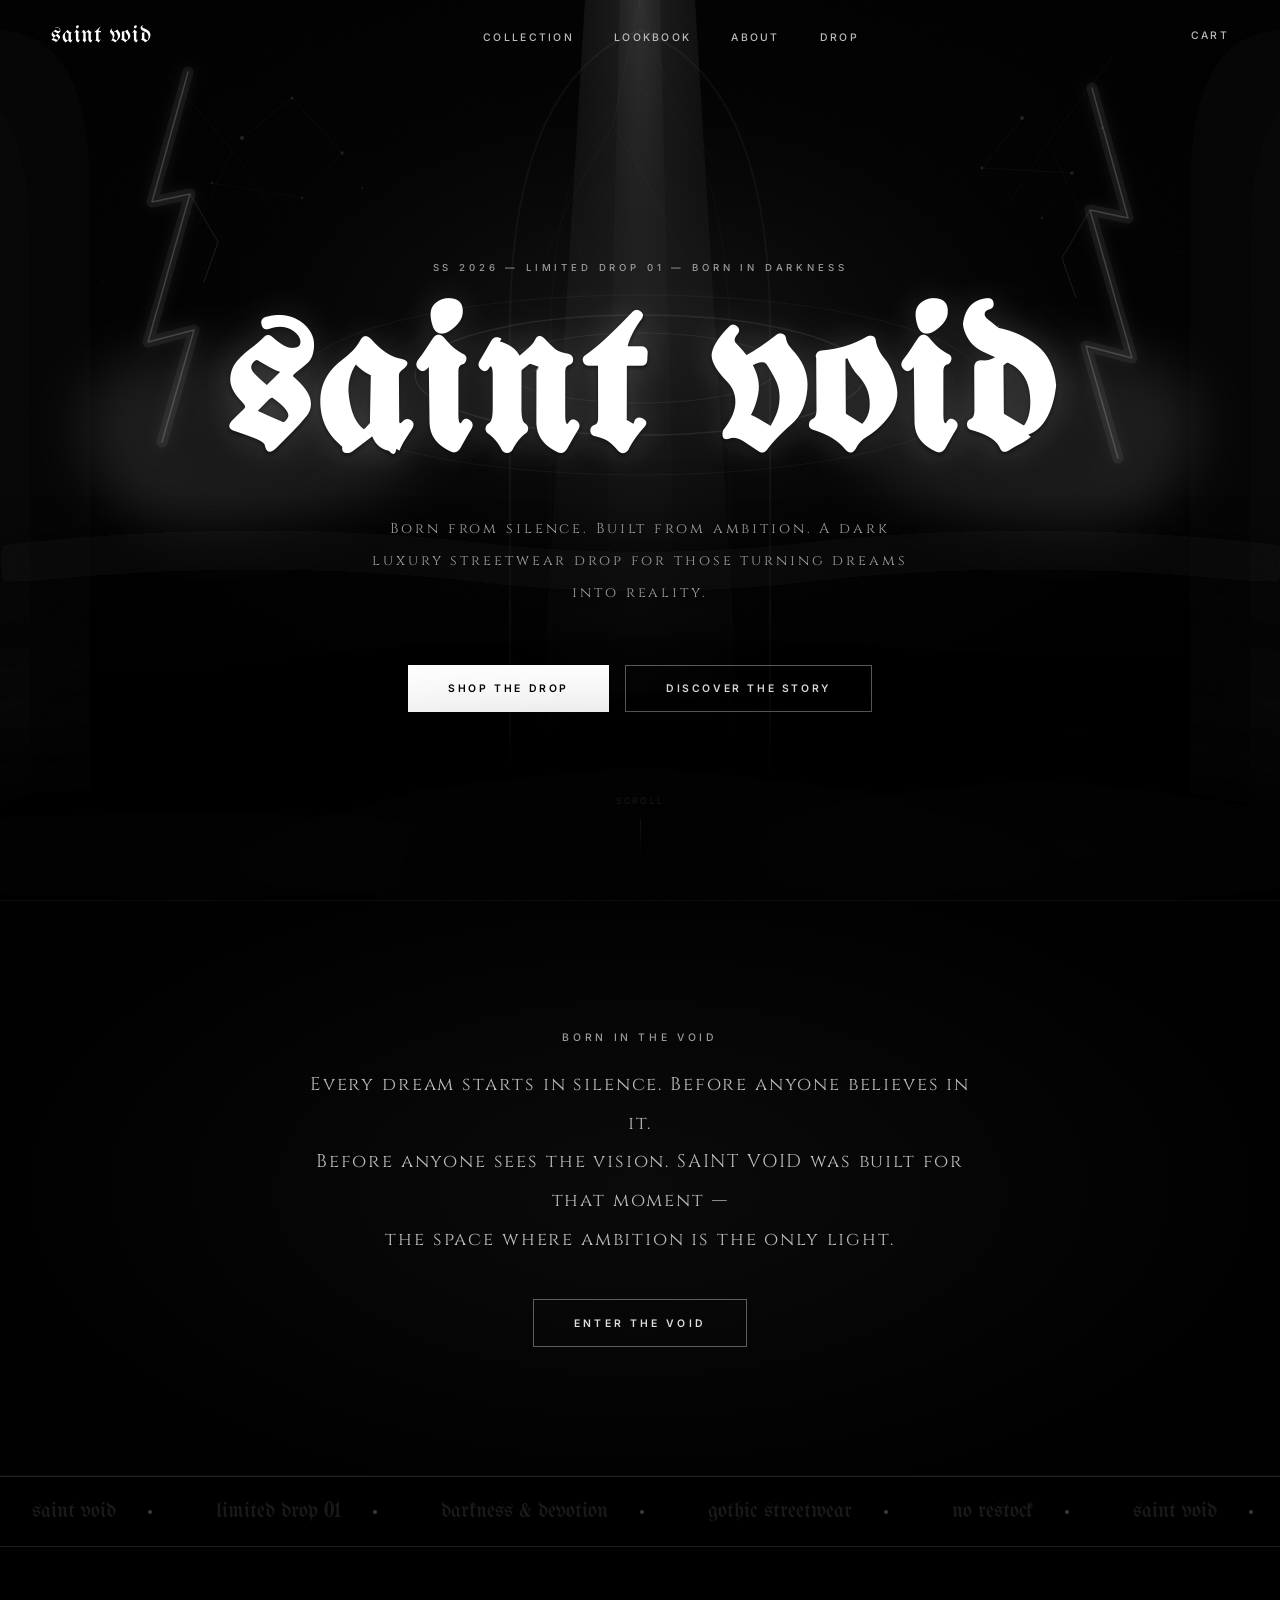
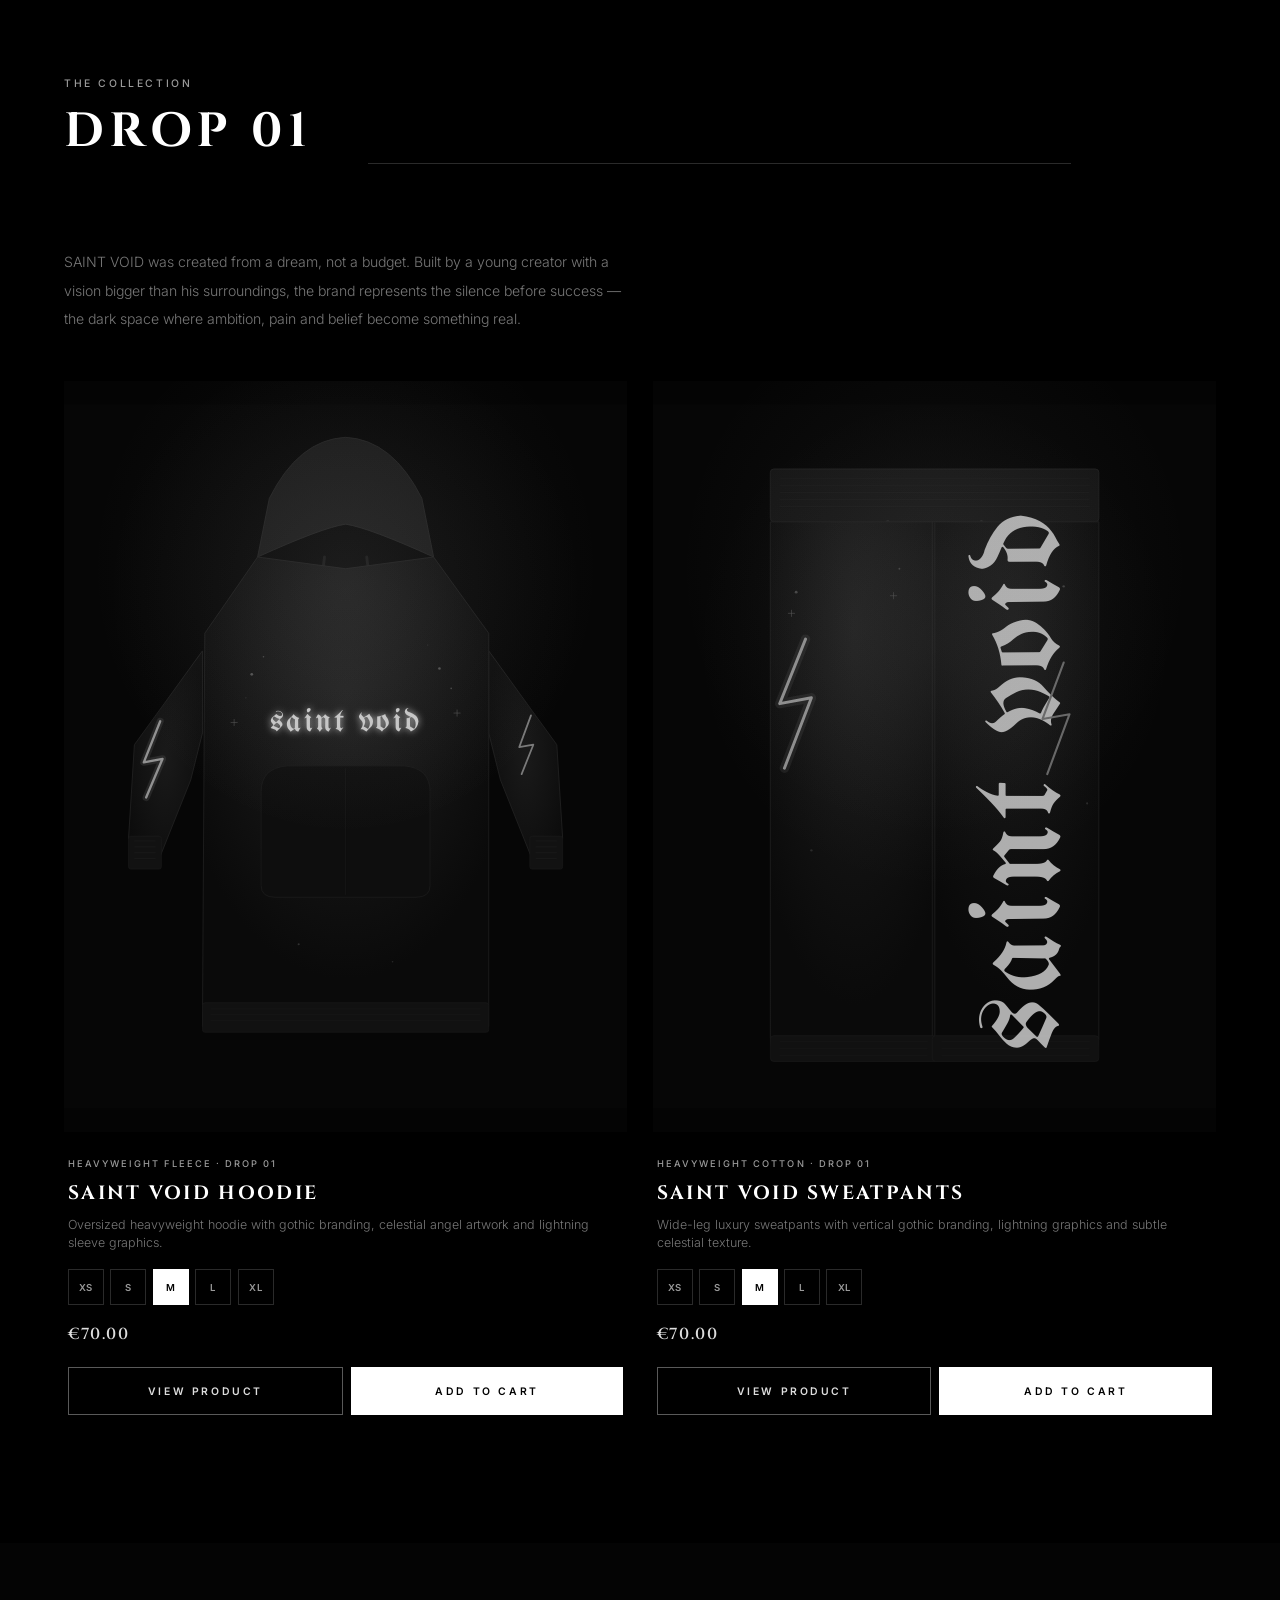
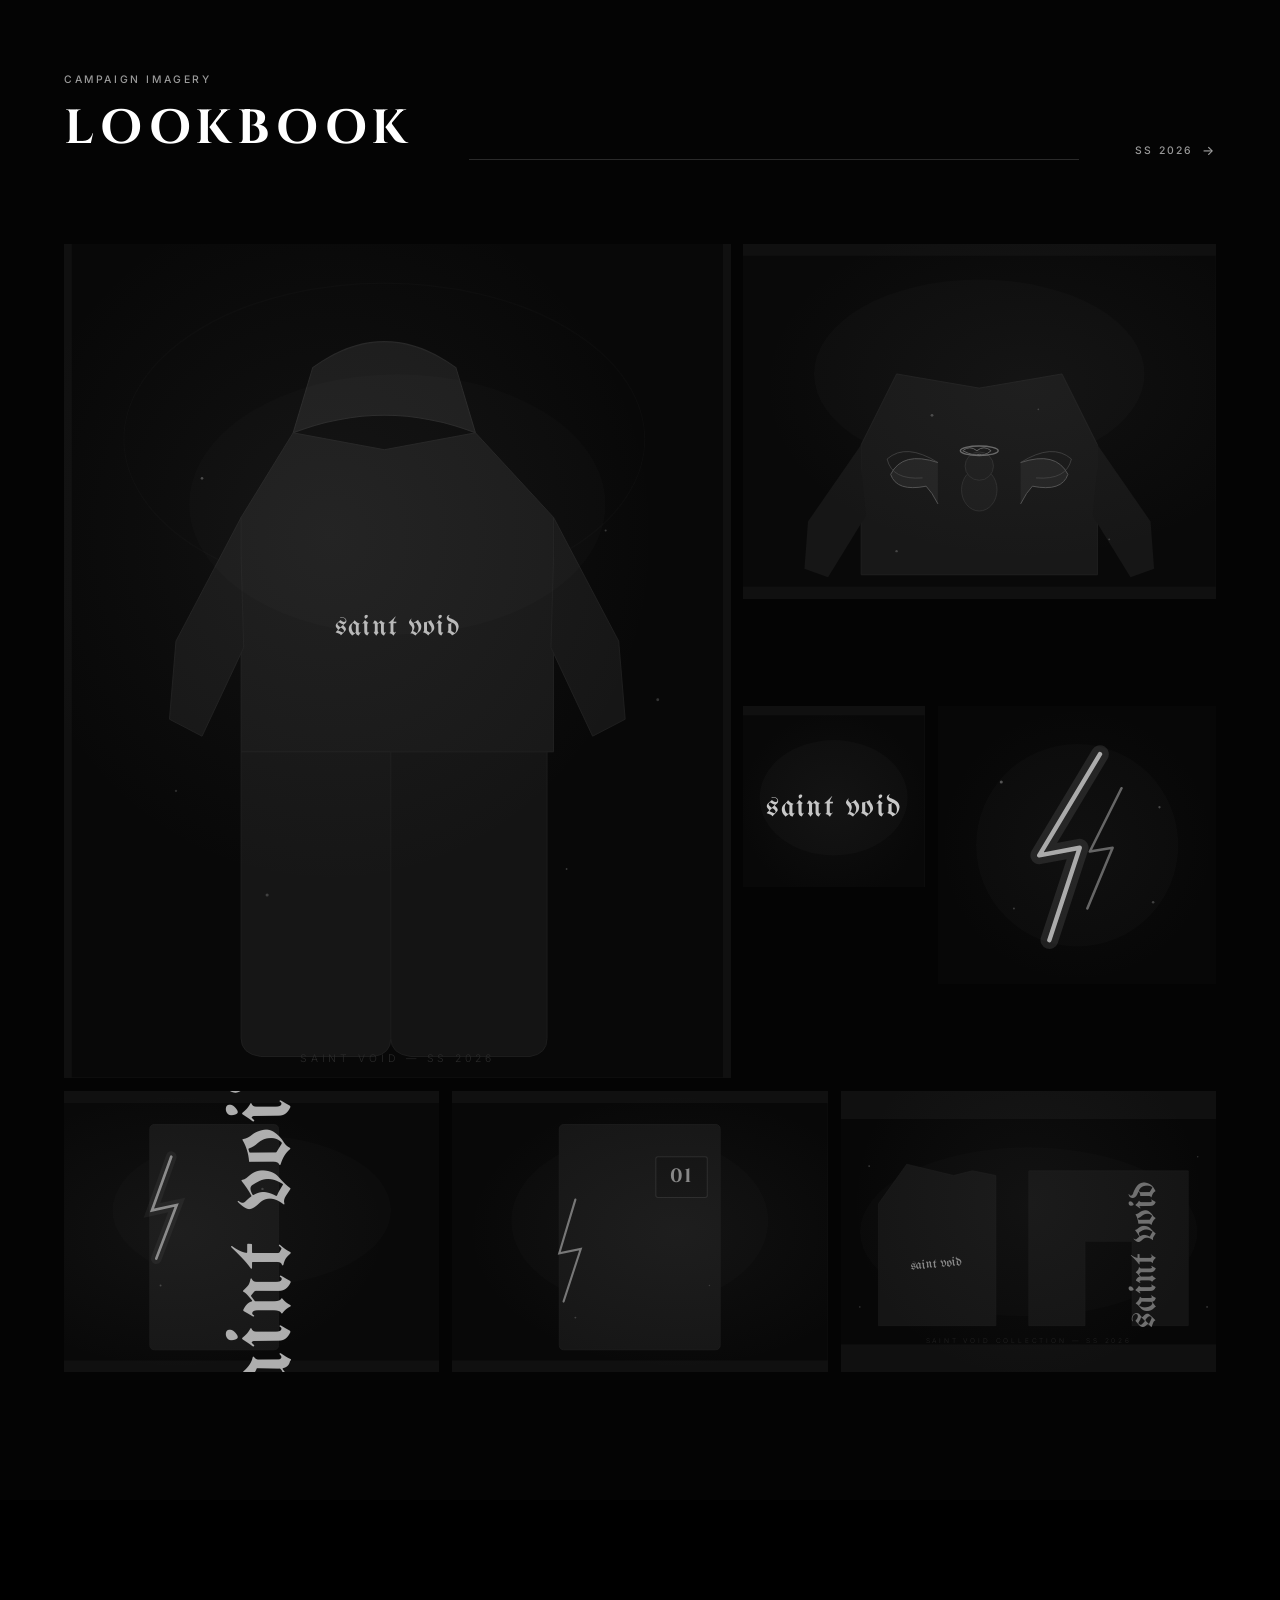
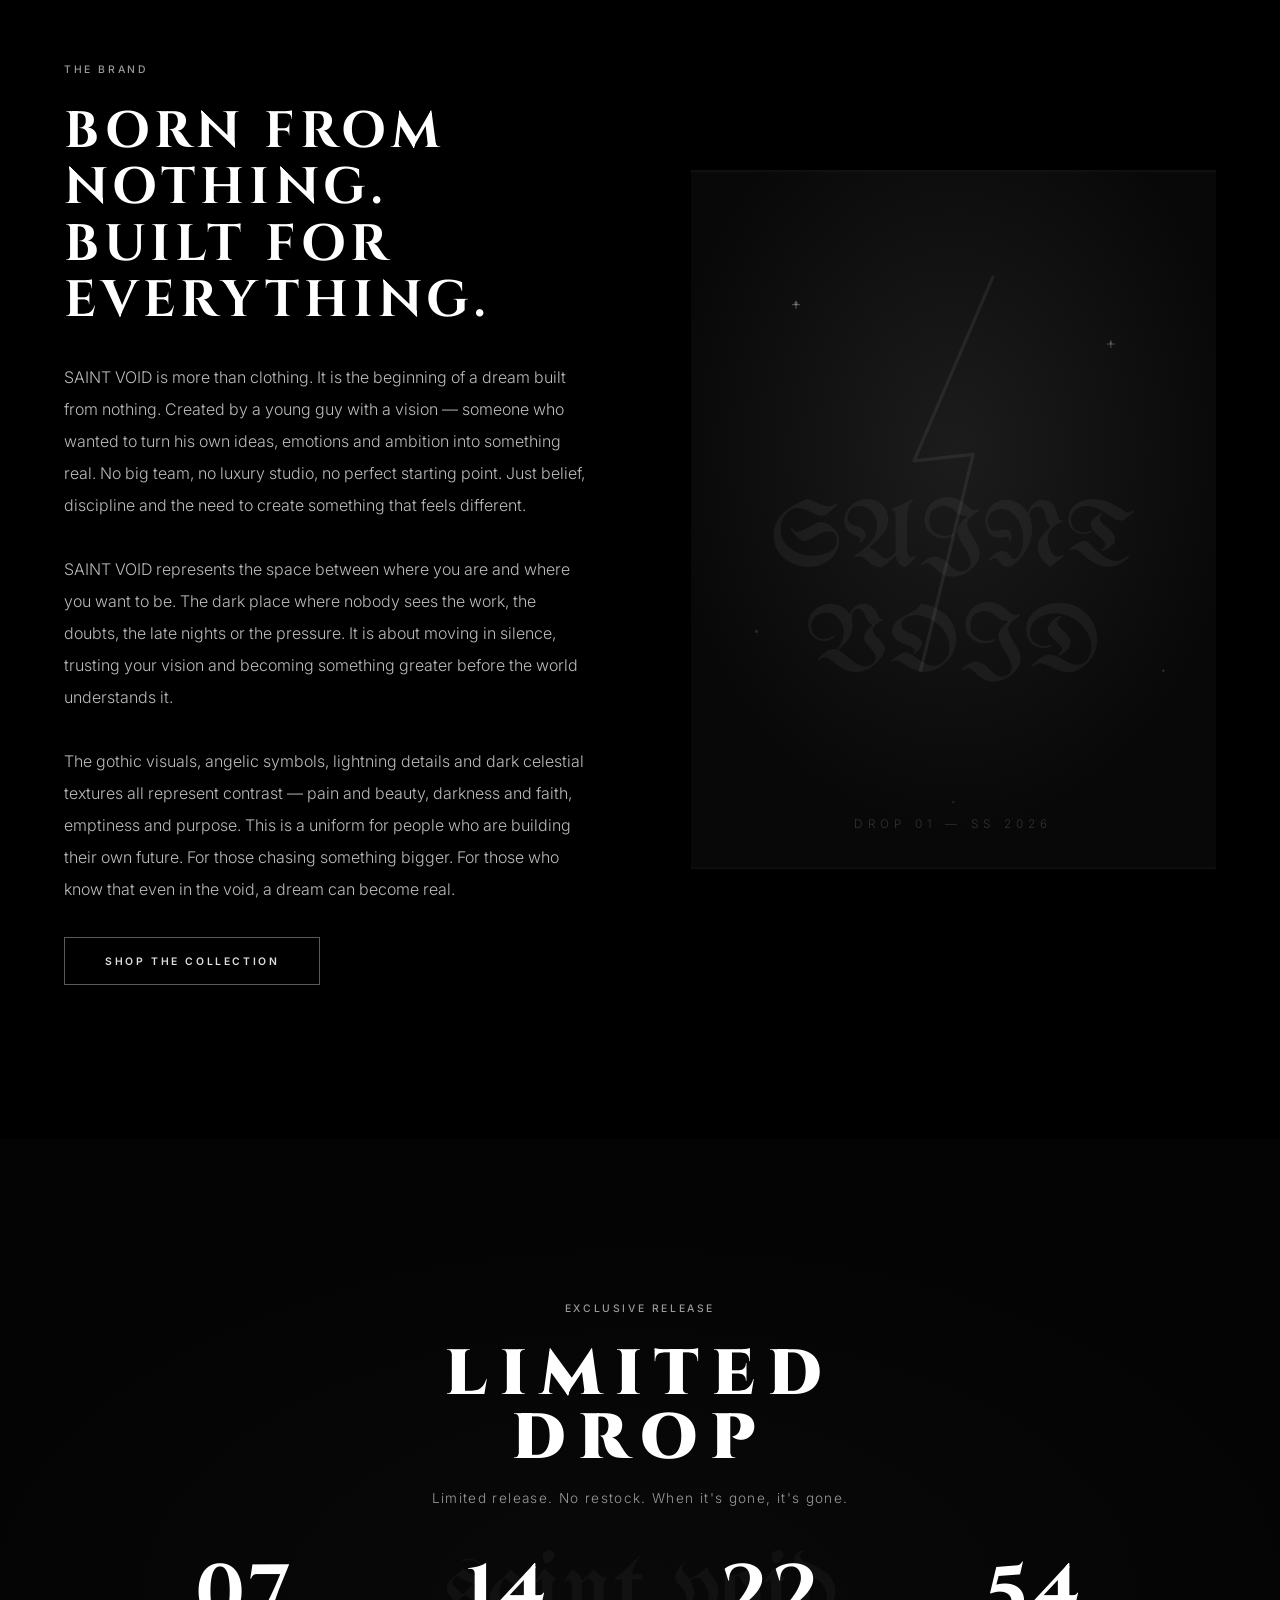
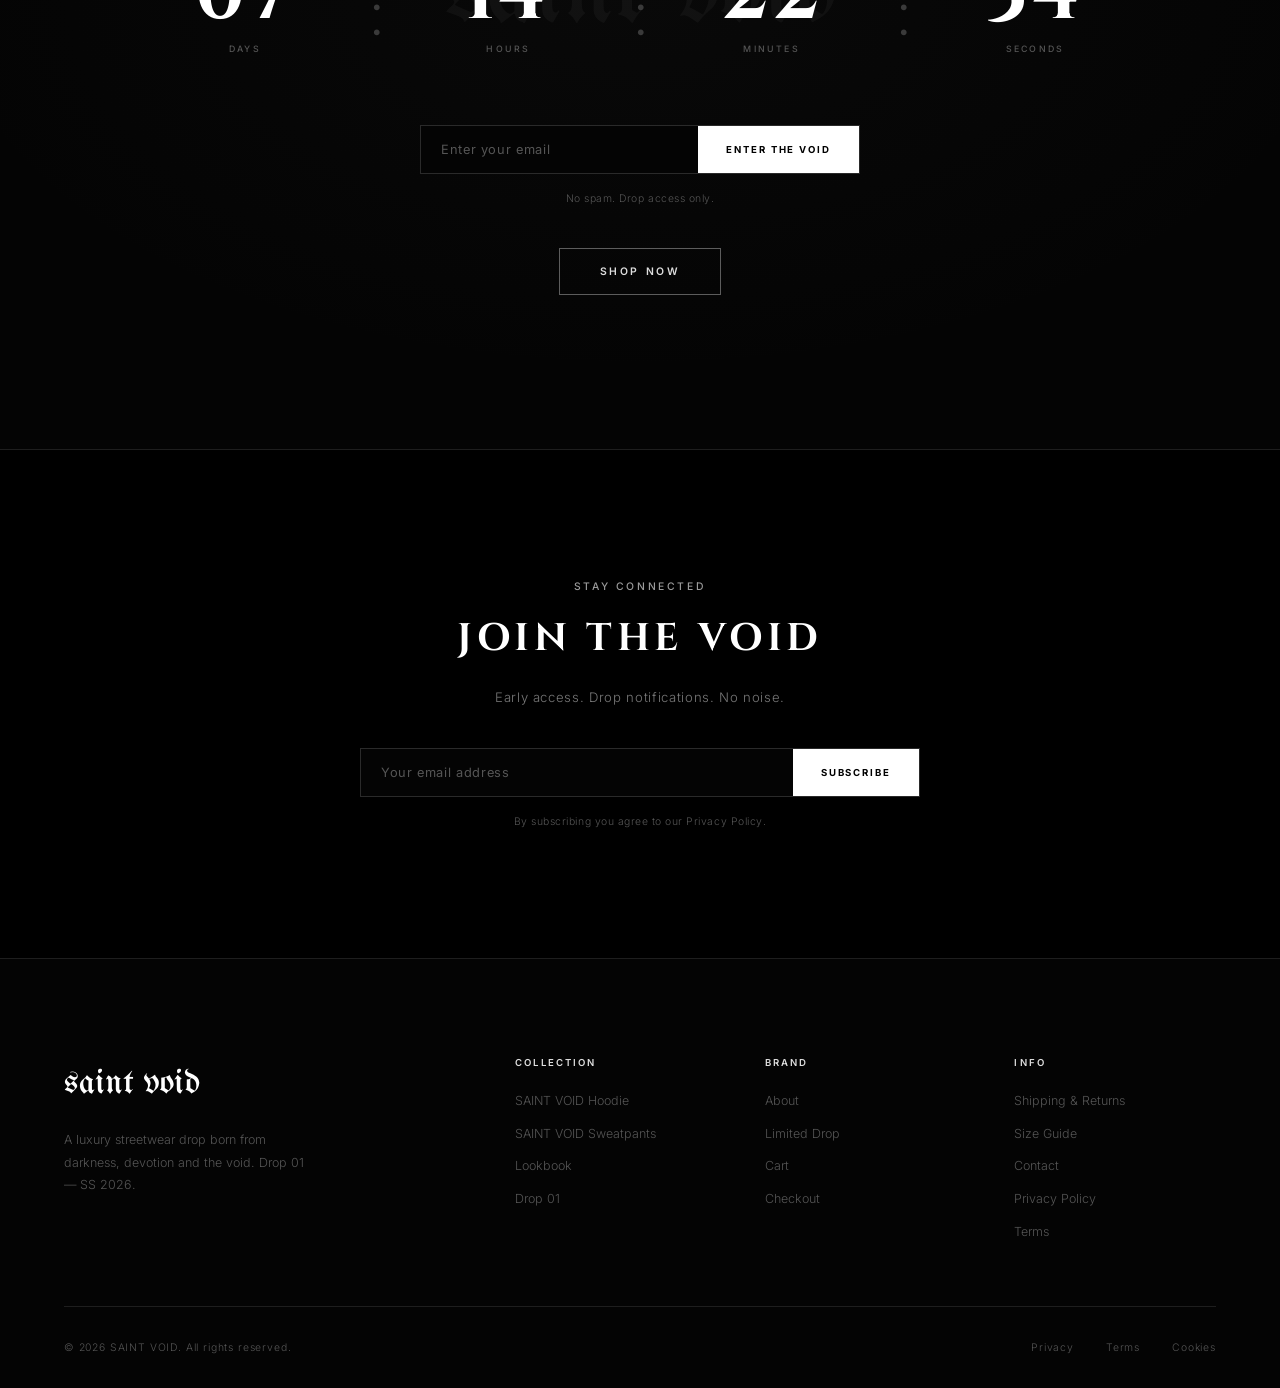
==== commit 012bf1e6: "Cinematic hero overhaul, CSS animations, 2025→2026 year update Hero background: - Replaced SVG with " ====
--- a/index.html
+++ b/index.html
@@ -55,109 +55,161 @@
   <!-- Cinematic atmospheric SVG background -->
   <svg class="hero-atmospheric" viewBox="0 0 1440 900" preserveAspectRatio="xMidYMid slice" xmlns="http://www.w3.org/2000/svg" aria-hidden="true">
     <defs>
-      <!-- Central radial glow gradient -->
-      <radialGradient id="centralGlow" cx="50%" cy="40%" r="55%">
-        <stop offset="0%" stop-color="#1e1e1e" stop-opacity="1"/>
+      <radialGradient id="centralGlow" cx="50%" cy="38%" r="55%">
+        <stop offset="0%" stop-color="#1c1c1c" stop-opacity="0.7"/>
+        <stop offset="50%" stop-color="#080808" stop-opacity="0.3"/>
         <stop offset="100%" stop-color="#020202" stop-opacity="0"/>
       </radialGradient>
-      <!-- Wing blur filter -->
-      <filter id="wingBlur" x="-30%" y="-30%" width="160%" height="160%">
-        <feGaussianBlur stdDeviation="25"/>
+      <radialGradient id="lightBeamGrad" cx="50%" cy="0%" r="100%" fx="50%" fy="0%">
+        <stop offset="0%" stop-color="rgba(210,210,210,0.22)"/>
+        <stop offset="35%" stop-color="rgba(180,180,180,0.09)"/>
+        <stop offset="100%" stop-color="rgba(150,150,150,0)" stop-opacity="0"/>
+      </radialGradient>
+      <filter id="wingGlow" x="-40%" y="-40%" width="180%" height="180%">
+        <feGaussianBlur stdDeviation="28"/>
       </filter>
-      <!-- Fog blur filter -->
       <filter id="fogBlur" x="-20%" y="-20%" width="140%" height="140%">
-        <feGaussianBlur stdDeviation="35"/>
+        <feGaussianBlur stdDeviation="40"/>
       </filter>
-      <!-- Mist wisp filter -->
       <filter id="mistBlur" x="-20%" y="-50%" width="140%" height="200%">
-        <feGaussianBlur stdDeviation="18"/>
+        <feGaussianBlur stdDeviation="20"/>
       </filter>
-      <!-- Light beam gradient -->
-      <radialGradient id="lightBeam" cx="50%" cy="0%" r="100%" fx="50%" fy="0%">
-        <stop offset="0%" stop-color="rgba(30,30,30,0.3)"/>
-        <stop offset="100%" stop-color="rgba(30,30,30,0)" stop-opacity="0"/>
-      </radialGradient>
+      <filter id="lightningGlow" x="-60%" y="-20%" width="220%" height="140%">
+        <feGaussianBlur stdDeviation="7" result="blur"/>
+        <feMerge><feMergeNode in="blur"/><feMergeNode in="SourceGraphic"/></feMerge>
+      </filter>
     </defs>
 
     <!-- Deep dark base -->
-    <rect width="1440" height="900" fill="#020202"/>
-
-    <!-- Central radial glow -->
+    <rect width="1440" height="900" fill="#010101"/>
+    <!-- Central void depth -->
     <rect width="1440" height="900" fill="url(#centralGlow)"/>
 
-    <!-- Gothic arch silhouettes left edge -->
-    <path d="M0 900 L0 200 Q0 80 60 80 Q120 80 120 200 L120 900 Z" fill="#080808" opacity="0.9"/>
-    <path d="M0 900 L0 250 Q0 120 40 120 Q80 120 80 250 L80 900 Z" fill="#060606" opacity="0.7"/>
-
-    <!-- Gothic arch silhouettes right edge -->
-    <path d="M1440 900 L1440 200 Q1440 80 1380 80 Q1320 80 1320 200 L1320 900 Z" fill="#080808" opacity="0.9"/>
-    <path d="M1440 900 L1440 250 Q1440 120 1400 120 Q1360 120 1360 250 L1360 900 Z" fill="#060606" opacity="0.7"/>
-
-    <!-- Center gothic pointed arch outline -->
-    <path d="M620 900 L620 350 Q620 120 720 80 Q820 120 820 350 L820 900" fill="none" stroke="rgba(255,255,255,0.018)" stroke-width="1.5"/>
-
-    <!-- Angel wing left (blurred) -->
-    <g filter="url(#wingBlur)">
-      <path d="M480 420 Q340 340 260 380 Q200 410 240 480 Q280 550 380 520 Q430 510 460 490 Q480 470 480 450 Z" fill="rgba(12,12,12,0.6)"/>
-      <path d="M480 430 Q360 360 300 390 Q250 415 270 470 Q295 530 380 510" fill="rgba(12,12,12,0.4)"/>
+    <!-- Gothic arch silhouettes left -->
+    <path d="M-20 900 L-20 190 Q-20 30 75 30 Q170 30 170 190 L170 900 Z" fill="#060606" opacity="0.95"/>
+    <path d="M-50 900 L-50 240 Q-50 90 30 90 Q110 90 110 240 L110 900 Z" fill="#080808" opacity="0.8"/>
+
+    <!-- Gothic arch silhouettes right -->
+    <path d="M1460 900 L1460 190 Q1460 30 1365 30 Q1270 30 1270 190 L1270 900 Z" fill="#060606" opacity="0.95"/>
+    <path d="M1490 900 L1490 240 Q1490 90 1410 90 Q1330 90 1330 240 L1330 900 Z" fill="#080808" opacity="0.8"/>
+
+    <!-- Center gothic arch outline -->
+    <path d="M590 900 L590 330 Q590 80 720 30 Q850 80 850 330 L850 900" fill="none" stroke="rgba(255,255,255,0.04)" stroke-width="2"/>
+    <path d="M630 900 L630 360 Q630 130 720 90 Q810 130 810 360 L810 900" fill="none" stroke="rgba(255,255,255,0.022)" stroke-width="1"/>
+
+    <!-- Divine light beam from above -->
+    <polygon id="heroLightBeam" points="665,0 775,0 830,900 610,900" fill="url(#lightBeamGrad)" opacity="0.65"/>
+    <polygon points="700,0 740,0 758,720 682,720" fill="url(#lightBeamGrad)" opacity="0.4"/>
+
+    <!-- Angel wing left -->
+    <g id="heroWingLeft" filter="url(#wingGlow)" opacity="0.13">
+      <path d="M510 440 Q350 330 215 362 Q135 388 178 472 Q222 558 368 522 Q445 504 486 472 Z" fill="#d8d8d8"/>
+      <path d="M510 448 Q370 355 268 378 Q198 400 228 462 Q258 524 368 504" fill="#b8b8b8"/>
+      <path d="M490 475 Q385 405 308 418 Q252 432 270 478" fill="#a0a0a0"/>
     </g>
 
-    <!-- Angel wing right (blurred) -->
-    <g filter="url(#wingBlur)">
-      <path d="M960 420 Q1100 340 1180 380 Q1240 410 1200 480 Q1160 550 1060 520 Q1010 510 980 490 Q960 470 960 450 Z" fill="rgba(12,12,12,0.6)"/>
-      <path d="M960 430 Q1080 360 1140 390 Q1190 415 1170 470 Q1145 530 1060 510" fill="rgba(12,12,12,0.4)"/>
+    <!-- Angel wing right -->
+    <g id="heroWingRight" filter="url(#wingGlow)" opacity="0.13">
+      <path d="M930 440 Q1090 330 1225 362 Q1305 388 1262 472 Q1218 558 1072 522 Q995 504 954 472 Z" fill="#d8d8d8"/>
+      <path d="M930 448 Q1070 355 1172 378 Q1242 400 1212 462 Q1182 524 1072 504" fill="#b8b8b8"/>
+      <path d="M950 475 Q1055 405 1132 418 Q1188 432 1170 478" fill="#a0a0a0"/>
     </g>
 
-    <!-- Halo / orbital ring -->
-    <ellipse cx="720" cy="380" rx="220" ry="60" fill="none" stroke="rgba(200,200,200,0.04)" stroke-width="1"/>
-    <!-- Second larger halo ring -->
-    <ellipse cx="720" cy="390" rx="340" ry="90" fill="none" stroke="rgba(200,200,200,0.025)" stroke-width="1"/>
-
-    <!-- Fog / mist layers at bottom -->
+    <!-- Halo rings -->
+    <ellipse id="heroHalo1" cx="720" cy="375" rx="225" ry="60" fill="none" stroke="rgba(220,220,220,0.09)" stroke-width="1.5"/>
+    <ellipse id="heroHalo2" cx="720" cy="385" rx="345" ry="90" fill="none" stroke="rgba(200,200,200,0.055)" stroke-width="1"/>
+    <ellipse cx="720" cy="368" rx="138" ry="35" fill="none" stroke="rgba(230,230,230,0.07)" stroke-width="1"/>
+    <!-- Halo glow bloom -->
+    <ellipse cx="720" cy="375" rx="225" ry="60" fill="none" stroke="rgba(255,255,255,0.025)" stroke-width="9" filter="url(#wingGlow)"/>
+
+    <!-- Crack network -->
+    <g opacity="0.055">
+      <line x1="720" y1="0" x2="693" y2="125" stroke="#c0c0c0" stroke-width="0.8"/>
+      <line x1="693" y1="125" x2="648" y2="205" stroke="#c0c0c0" stroke-width="0.7"/>
+      <line x1="693" y1="125" x2="732" y2="190" stroke="#c0c0c0" stroke-width="0.6"/>
+      <line x1="648" y1="205" x2="618" y2="275" stroke="#c0c0c0" stroke-width="0.5"/>
+      <line x1="648" y1="205" x2="668" y2="282" stroke="#c0c0c0" stroke-width="0.4"/>
+      <line x1="732" y1="190" x2="762" y2="255" stroke="#c0c0c0" stroke-width="0.5"/>
+      <line x1="720" y1="0" x2="748" y2="88" stroke="#c0c0c0" stroke-width="0.6"/>
+      <line x1="748" y1="88" x2="794" y2="165" stroke="#c0c0c0" stroke-width="0.5"/>
+      <line x1="248" y1="75" x2="312" y2="150" stroke="#c0c0c0" stroke-width="0.7"/>
+      <line x1="312" y1="150" x2="278" y2="225" stroke="#c0c0c0" stroke-width="0.5"/>
+      <line x1="312" y1="150" x2="355" y2="212" stroke="#c0c0c0" stroke-width="0.5"/>
+      <line x1="1192" y1="58" x2="1128" y2="142" stroke="#c0c0c0" stroke-width="0.7"/>
+      <line x1="1128" y1="142" x2="1162" y2="215" stroke="#c0c0c0" stroke-width="0.5"/>
+      <line x1="1128" y1="142" x2="1086" y2="208" stroke="#c0c0c0" stroke-width="0.5"/>
+    </g>
+
+    <!-- Constellation stars — left -->
+    <circle cx="322" cy="138" r="2" fill="rgba(255,255,255,0.13)"/>
+    <circle cx="372" cy="98" r="1.5" fill="rgba(255,255,255,0.11)"/>
+    <circle cx="422" cy="153" r="1.8" fill="rgba(255,255,255,0.11)"/>
+    <circle cx="382" cy="198" r="1.2" fill="rgba(255,255,255,0.09)"/>
+    <circle cx="442" cy="188" r="1" fill="rgba(255,255,255,0.08)"/>
+    <circle cx="292" cy="183" r="1.3" fill="rgba(255,255,255,0.09)"/>
+    <line x1="322" y1="138" x2="372" y2="98" stroke="rgba(255,255,255,0.055)" stroke-width="0.6"/>
+    <line x1="372" y1="98" x2="422" y2="153" stroke="rgba(255,255,255,0.055)" stroke-width="0.6"/>
+    <line x1="422" y1="153" x2="382" y2="198" stroke="rgba(255,255,255,0.045)" stroke-width="0.5"/>
+    <line x1="382" y1="198" x2="292" y2="183" stroke="rgba(255,255,255,0.045)" stroke-width="0.5"/>
+
+    <!-- Constellation stars — right -->
+    <circle cx="1102" cy="118" r="2" fill="rgba(255,255,255,0.13)"/>
+    <circle cx="1062" cy="168" r="1.5" fill="rgba(255,255,255,0.11)"/>
+    <circle cx="1152" cy="173" r="1.8" fill="rgba(255,255,255,0.11)"/>
+    <circle cx="1122" cy="218" r="1.2" fill="rgba(255,255,255,0.09)"/>
+    <circle cx="1182" cy="128" r="1.3" fill="rgba(255,255,255,0.09)"/>
+    <line x1="1102" y1="118" x2="1062" y2="168" stroke="rgba(255,255,255,0.055)" stroke-width="0.6"/>
+    <line x1="1062" y1="168" x2="1152" y2="173" stroke="rgba(255,255,255,0.055)" stroke-width="0.6"/>
+    <line x1="1152" y1="173" x2="1122" y2="218" stroke="rgba(255,255,255,0.045)" stroke-width="0.5"/>
+
+    <!-- Dust particles -->
+    <g opacity="0.07">
+      <circle cx="182" cy="282" r="0.8" fill="white"/><circle cx="242" cy="312" r="0.5" fill="white"/>
+      <circle cx="168" cy="352" r="0.7" fill="white"/><circle cx="212" cy="392" r="0.4" fill="white"/>
+      <circle cx="552" cy="102" r="0.6" fill="white"/><circle cx="522" cy="147" r="0.4" fill="white"/>
+      <circle cx="582" cy="132" r="0.5" fill="white"/><circle cx="902" cy="92" r="0.6" fill="white"/>
+      <circle cx="942" cy="142" r="0.4" fill="white"/><circle cx="872" cy="122" r="0.5" fill="white"/>
+      <circle cx="1262" cy="252" r="0.8" fill="white"/><circle cx="1292" cy="297" r="0.5" fill="white"/>
+      <circle cx="722" cy="162" r="0.6" fill="white"/><circle cx="702" cy="202" r="0.4" fill="white"/>
+      <circle cx="472" cy="262" r="0.5" fill="white"/><circle cx="962" cy="272" r="0.5" fill="white"/>
+    </g>
+
+    <!-- Lightning bolt left -->
+    <g id="heroLightning1">
+      <path d="M268 72 L232 202 L270 194 L228 342 L274 330 L242 442" stroke="rgba(210,210,210,0.07)" stroke-width="11" fill="none" stroke-linecap="round" stroke-linejoin="round" filter="url(#lightningGlow)"/>
+      <path d="M268 72 L232 202 L270 194 L228 342 L274 330 L242 442" stroke="rgba(220,220,220,0.2)" stroke-width="1.5" fill="none" stroke-linecap="round" stroke-linejoin="round"/>
+      <path d="M270 194 L298 242 L284 282" stroke="rgba(200,200,200,0.12)" stroke-width="1" fill="none" stroke-linecap="round"/>
+    </g>
+
+    <!-- Lightning bolt right -->
+    <g id="heroLightning2">
+      <path d="M1172 88 L1208 218 L1170 210 L1212 358 L1166 346 L1198 458" stroke="rgba(210,210,210,0.07)" stroke-width="11" fill="none" stroke-linecap="round" stroke-linejoin="round" filter="url(#lightningGlow)"/>
+      <path d="M1172 88 L1208 218 L1170 210 L1212 358 L1166 346 L1198 458" stroke="rgba(220,220,220,0.2)" stroke-width="1.5" fill="none" stroke-linecap="round" stroke-linejoin="round"/>
+      <path d="M1170 210 L1142 258 L1156 298" stroke="rgba(200,200,200,0.12)" stroke-width="1" fill="none" stroke-linecap="round"/>
+    </g>
+
+    <!-- Bottom fog -->
     <g filter="url(#fogBlur)">
-      <ellipse cx="720" cy="870" rx="700" ry="80" fill="#080808" opacity="0.9"/>
-      <ellipse cx="400" cy="880" rx="500" ry="60" fill="#060606" opacity="0.8"/>
-      <ellipse cx="1080" cy="875" rx="480" ry="55" fill="#060606" opacity="0.8"/>
-      <ellipse cx="720" cy="840" rx="550" ry="50" fill="#070707" opacity="0.7"/>
+      <ellipse cx="720" cy="900" rx="900" ry="160" fill="#040404" opacity="1"/>
+      <ellipse cx="360" cy="885" rx="620" ry="110" fill="#030303" opacity="0.9"/>
+      <ellipse cx="1080" cy="880" rx="600" ry="100" fill="#030303" opacity="0.9"/>
+      <ellipse cx="720" cy="855" rx="720" ry="85" fill="#050505" opacity="0.75"/>
     </g>
 
-    <!-- Mist wisps mid-height -->
-    <g filter="url(#mistBlur)">
-      <path d="M200 600 Q400 580 600 610 Q800 640 1000 610 Q1200 580 1400 600" stroke="rgba(14,14,14,0.4)" stroke-width="30" fill="none"/>
-      <path d="M100 680 Q350 660 550 690 Q750 720 950 690 Q1150 660 1350 680" stroke="rgba(14,14,14,0.35)" stroke-width="25" fill="none"/>
+    <!-- Mid mist wisps -->
+    <g filter="url(#mistBlur)" opacity="0.55">
+      <path d="M80 565 Q340 535 582 565 Q722 578 862 565 Q1102 535 1362 565" stroke="#070707" stroke-width="42" fill="none"/>
+      <path d="M0 645 Q275 615 518 648 Q722 668 926 648 Q1165 615 1440 645" stroke="#060606" stroke-width="36" fill="none"/>
     </g>
-
-    <!-- Very faint distant lightning bolt left -->
-    <path d="M280 100 L240 240 L280 232 L235 380" stroke="rgba(160,160,160,0.05)" stroke-width="2" fill="none" stroke-linecap="round" stroke-linejoin="round"/>
-
-    <!-- Very faint distant lightning bolt right -->
-    <path d="M1160 120 L1200 260 L1160 252 L1205 400" stroke="rgba(160,160,160,0.05)" stroke-width="2" fill="none" stroke-linecap="round" stroke-linejoin="round"/>
-
-    <!-- Constellation dots and lines -->
-    <circle cx="400" cy="200" r="1.5" fill="rgba(255,255,255,0.03)"/>
-    <circle cx="450" cy="160" r="1" fill="rgba(255,255,255,0.03)"/>
-    <circle cx="500" cy="220" r="1.2" fill="rgba(255,255,255,0.03)"/>
-    <circle cx="460" cy="280" r="1" fill="rgba(255,255,255,0.03)"/>
-    <circle cx="1000" cy="180" r="1.5" fill="rgba(255,255,255,0.03)"/>
-    <circle cx="1050" cy="240" r="1" fill="rgba(255,255,255,0.03)"/>
-    <circle cx="980" cy="260" r="1.2" fill="rgba(255,255,255,0.03)"/>
-    <circle cx="1040" cy="140" r="1" fill="rgba(255,255,255,0.03)"/>
-    <line x1="400" y1="200" x2="450" y2="160" stroke="rgba(255,255,255,0.03)" stroke-width="0.5"/>
-    <line x1="450" y1="160" x2="500" y2="220" stroke="rgba(255,255,255,0.03)" stroke-width="0.5"/>
-    <line x1="500" y1="220" x2="460" y2="280" stroke="rgba(255,255,255,0.03)" stroke-width="0.5"/>
-    <line x1="1000" y1="180" x2="1050" y2="240" stroke="rgba(255,255,255,0.03)" stroke-width="0.5"/>
-    <line x1="1050" y1="240" x2="980" y2="260" stroke="rgba(255,255,255,0.03)" stroke-width="0.5"/>
-    <line x1="980" y1="260" x2="1040" y2="140" stroke="rgba(255,255,255,0.03)" stroke-width="0.5"/>
-
-    <!-- Soft light beam from top-center -->
-    <ellipse cx="720" cy="0" rx="80" ry="400" fill="url(#lightBeam)" opacity="0.6"/>
   </svg>
 
-  <!-- Stars layer (JS populates) -->
-  <div class="hero-stars"></div>
+  <!-- CSS-animated fog layers -->
+  <div class="hero-fog-1"></div>
+  <div class="hero-fog-2"></div>
+  <div class="hero-fog-3"></div>
 
   <div class="hero-content">
-    <span class="hero-label fade-in">SS 2025 — Limited Drop 01 — Born in Darkness</span>
+    <span class="hero-label fade-in">SS 2026 — Limited Drop 01 — Born in Darkness</span>
     <h1 class="hero-brand fade-in delay-1">saint void</h1>
     <p class="hero-sub fade-in delay-2">
       Born from silence. Built from ambition. A dark luxury streetwear drop for those turning dreams into reality.
@@ -461,7 +513,7 @@
       <h2 class="section-title fade-up delay-1">Lookbook</h2>
     </div>
     <span class="section-line" aria-hidden="true"></span>
-    <span class="section-link fade-up delay-2">SS 2025</span>
+    <span class="section-link fade-up delay-2">SS 2026</span>
   </div>
 
   <div class="lookbook-grid">
@@ -501,7 +553,7 @@
           <circle cx="80" cy="420" r="0.9" fill="white" opacity="0.15"/>
           <circle cx="450" cy="350" r="1.1" fill="white" opacity="0.18"/>
           <!-- Campaign text watermark -->
-          <text x="250" y="628" font-family="'Inter', sans-serif" font-size="8" fill="#2a2a2a" text-anchor="middle" letter-spacing="3">SAINT VOID — SS 2025</text>
+          <text x="250" y="628" font-family="'Inter', sans-serif" font-size="8" fill="#2a2a2a" text-anchor="middle" letter-spacing="3">SAINT VOID — SS 2026</text>
         </svg>
         <div class="lookbook-overlay">
           <span class="lookbook-label">Full Set — Editorial</span>
@@ -656,7 +708,7 @@
           <circle cx="20" cy="200" r="0.9" fill="white" opacity="0.15"/>
           <circle cx="390" cy="200" r="1" fill="white" opacity="0.18"/>
           <!-- Campaign label -->
-          <text x="200" y="238" font-family="'Inter', sans-serif" font-size="7" fill="#222" text-anchor="middle" letter-spacing="3">SAINT VOID COLLECTION — SS 2025</text>
+          <text x="200" y="238" font-family="'Inter', sans-serif" font-size="7" fill="#222" text-anchor="middle" letter-spacing="3">SAINT VOID COLLECTION — SS 2026</text>
         </svg>
         <div class="lookbook-overlay">
           <span class="lookbook-label">Full Collection — Flat Lay</span>
@@ -716,7 +768,7 @@
         <circle cx="360" cy="380" r="0.9" fill="white" opacity="0.15"/>
         <circle cx="200" cy="480" r="1" fill="white" opacity="0.1"/>
         <!-- Drop 01 label -->
-        <text x="200" y="500" font-family="'Inter', sans-serif" font-size="9" fill="#333" text-anchor="middle" letter-spacing="4">DROP 01 — SS 2025</text>
+        <text x="200" y="500" font-family="'Inter', sans-serif" font-size="9" fill="#333" text-anchor="middle" letter-spacing="4">DROP 01 — SS 2026</text>
         <!-- Star crosses -->
         <line x1="80" y1="98" x2="80" y2="104" stroke="rgba(255,255,255,0.3)" stroke-width="0.8"/>
         <line x1="77" y1="101" x2="83" y2="101" stroke="rgba(255,255,255,0.3)" stroke-width="0.8"/>
@@ -797,7 +849,7 @@
   <div class="footer-grid">
     <div>
       <div class="footer-brand">saint void</div>
-      <p class="footer-tagline">A luxury streetwear drop born from darkness, devotion and the void. Drop 01 — SS 2025.</p>
+      <p class="footer-tagline">A luxury streetwear drop born from darkness, devotion and the void. Drop 01 — SS 2026.</p>
     </div>
 
     <div>
@@ -833,7 +885,7 @@
   </div>
 
   <div class="footer-bottom">
-    <span class="footer-copy">© 2025 SAINT VOID. All rights reserved.</span>
+    <span class="footer-copy">© 2026 SAINT VOID. All rights reserved.</span>
     <div class="footer-legal">
       <a href="#">Privacy</a>
       <a href="#">Terms</a>
--- a/css/styles.css
+++ b/css/styles.css
@@ -336,12 +336,13 @@
   position: absolute;
   inset: 0;
   background:
-    radial-gradient(ellipse 55% 45% at 50% 38%, rgba(35,35,35,0.18) 0%, transparent 65%),
-    radial-gradient(ellipse 30% 25% at 50% 0%, rgba(20,20,20,0.5) 0%, transparent 60%),
-    radial-gradient(ellipse 80% 30% at 50% 100%, rgba(3,3,3,0.95) 0%, transparent 70%),
-    radial-gradient(ellipse 40% 35% at 15% 70%, rgba(12,12,12,0.4) 0%, transparent 55%),
-    radial-gradient(ellipse 40% 35% at 85% 70%, rgba(12,12,12,0.4) 0%, transparent 55%),
-    #020202;
+    radial-gradient(ellipse 50% 65% at 50% 38%, rgba(26,26,26,0.55) 0%, transparent 55%),
+    radial-gradient(ellipse 95% 38% at 50% 0%, rgba(8,8,8,0.95) 0%, transparent 50%),
+    radial-gradient(ellipse 120% 42% at 50% 115%, rgba(0,0,0,1) 0%, transparent 55%),
+    radial-gradient(ellipse 45% 95% at 0% 50%, rgba(1,1,1,0.9) 0%, transparent 45%),
+    radial-gradient(ellipse 45% 95% at 100% 50%, rgba(1,1,1,0.9) 0%, transparent 45%),
+    radial-gradient(ellipse 20% 32% at 50% 14%, rgba(40,40,40,0.25) 0%, transparent 50%),
+    #010101;
 }
 
 /* Atmospheric SVG layer */
@@ -353,19 +354,135 @@
   z-index: 0;
 }
 
-@keyframes fogDrift {
-  0%, 100% { transform: translateX(0) scaleX(1); opacity: 0.7; }
-  50% { transform: translateX(-20px) scaleX(1.03); opacity: 0.9; }
-}
-
-@keyframes fogDrift2 {
-  0%, 100% { transform: translateX(0); opacity: 0.6; }
-  50% { transform: translateX(18px); opacity: 0.8; }
-}
-
-@keyframes centralGlowPulse {
-  0%, 100% { opacity: 0.5; }
-  50% { opacity: 0.75; }
+/* CSS fog layers */
+.hero-fog-1,
+.hero-fog-2,
+.hero-fog-3 {
+  position: absolute;
+  bottom: 0;
+  pointer-events: none;
+  will-change: transform;
+}
+
+.hero-fog-1 {
+  left: -30%;
+  width: 160%;
+  height: 52%;
+  background: radial-gradient(ellipse 65% 55% at 28% 100%, rgba(4,4,4,0.97) 0%, rgba(2,2,2,0.75) 35%, transparent 65%);
+  filter: blur(35px);
+  z-index: 2;
+  animation: fogDriftL 26s ease-in-out infinite;
+}
+
+.hero-fog-2 {
+  left: -20%;
+  width: 140%;
+  height: 42%;
+  background: radial-gradient(ellipse 55% 75% at 72% 100%, rgba(5,5,5,0.93) 0%, transparent 60%);
+  filter: blur(45px);
+  z-index: 2;
+  animation: fogDriftR 33s ease-in-out infinite;
+}
+
+.hero-fog-3 {
+  left: -10%;
+  width: 120%;
+  height: 58%;
+  background: radial-gradient(ellipse 80% 48% at 50% 100%, rgba(3,3,3,0.88) 0%, rgba(1,1,1,0.55) 40%, transparent 62%);
+  filter: blur(55px);
+  z-index: 3;
+  animation: fogRise 40s ease-in-out infinite;
+}
+
+/* SVG element animations */
+#heroLightBeam {
+  animation: lightPulse 6s ease-in-out infinite;
+  transform-origin: center top;
+}
+
+#heroHalo1 {
+  animation: haloPulse 5s ease-in-out infinite;
+  transform-origin: 720px 360px;
+}
+
+#heroHalo2 {
+  animation: haloPulse 7s ease-in-out infinite 1s;
+  transform-origin: 720px 370px;
+}
+
+#heroLightning1 {
+  animation: lightningPulse 9s ease-in-out infinite 2s;
+}
+
+#heroLightning2 {
+  animation: lightningPulse 9s ease-in-out infinite 4.5s;
+}
+
+#heroWingLeft {
+  animation: wingBreath 8s ease-in-out infinite;
+  transform-origin: 520px 450px;
+}
+
+#heroWingRight {
+  animation: wingBreath 8s ease-in-out infinite 1.5s;
+  transform-origin: 920px 450px;
+}
+
+@keyframes fogDriftL {
+  0%, 100% { transform: translateX(0) scaleX(1); }
+  38% { transform: translateX(-70px) scaleX(1.06); }
+  70% { transform: translateX(-35px) scaleX(0.97); }
+}
+
+@keyframes fogDriftR {
+  0%, 100% { transform: translateX(0); }
+  42% { transform: translateX(65px) scaleX(1.04); }
+  72% { transform: translateX(28px) scaleX(0.98); }
+}
+
+@keyframes fogRise {
+  0%, 100% { transform: translateY(0) scaleY(1); opacity: 0.9; }
+  50% { transform: translateY(-18px) scaleY(1.03); opacity: 1; }
+}
+
+@keyframes lightPulse {
+  0%, 100% { opacity: 0.55; }
+  50% { opacity: 0.9; }
+}
+
+@keyframes haloPulse {
+  0%, 100% { opacity: 1; transform: scale(1); }
+  50% { opacity: 0.5; transform: scale(1.025); }
+}
+
+@keyframes lightningPulse {
+  0%, 80%, 100% { opacity: 1; }
+  83% { opacity: 0.25; }
+  87% { opacity: 1; }
+  91% { opacity: 0.15; }
+  94% { opacity: 1; }
+}
+
+@keyframes wingBreath {
+  0%, 100% { opacity: 0.12; transform: scale(1); }
+  50% { opacity: 0.17; transform: scale(1.015); }
+}
+
+@keyframes silverGlow {
+  0%, 100% {
+    text-shadow:
+      0 0 35px rgba(255,255,255,0.15),
+      0 0 90px rgba(255,255,255,0.07),
+      0 0 200px rgba(220,220,220,0.05),
+      0 2px 4px rgba(0,0,0,0.95);
+  }
+  50% {
+    text-shadow:
+      0 0 55px rgba(255,255,255,0.22),
+      0 0 140px rgba(255,255,255,0.1),
+      0 0 320px rgba(220,220,220,0.07),
+      0 2px 4px rgba(0,0,0,0.95);
+  }
 }
 
 /* ================================================
@@ -445,10 +562,11 @@
   letter-spacing: 0.02em;
   margin-bottom: 2rem;
   text-shadow:
-    0 0 40px rgba(255,255,255,0.08),
-    0 0 100px rgba(255,255,255,0.04),
-    0 0 200px rgba(200,200,200,0.03),
-    0 2px 4px rgba(0,0,0,0.8);
+    0 0 35px rgba(255,255,255,0.15),
+    0 0 90px rgba(255,255,255,0.07),
+    0 0 200px rgba(220,220,220,0.05),
+    0 2px 4px rgba(0,0,0,0.95);
+  animation: silverGlow 4s ease-in-out infinite;
 }
 
 .hero-sub {
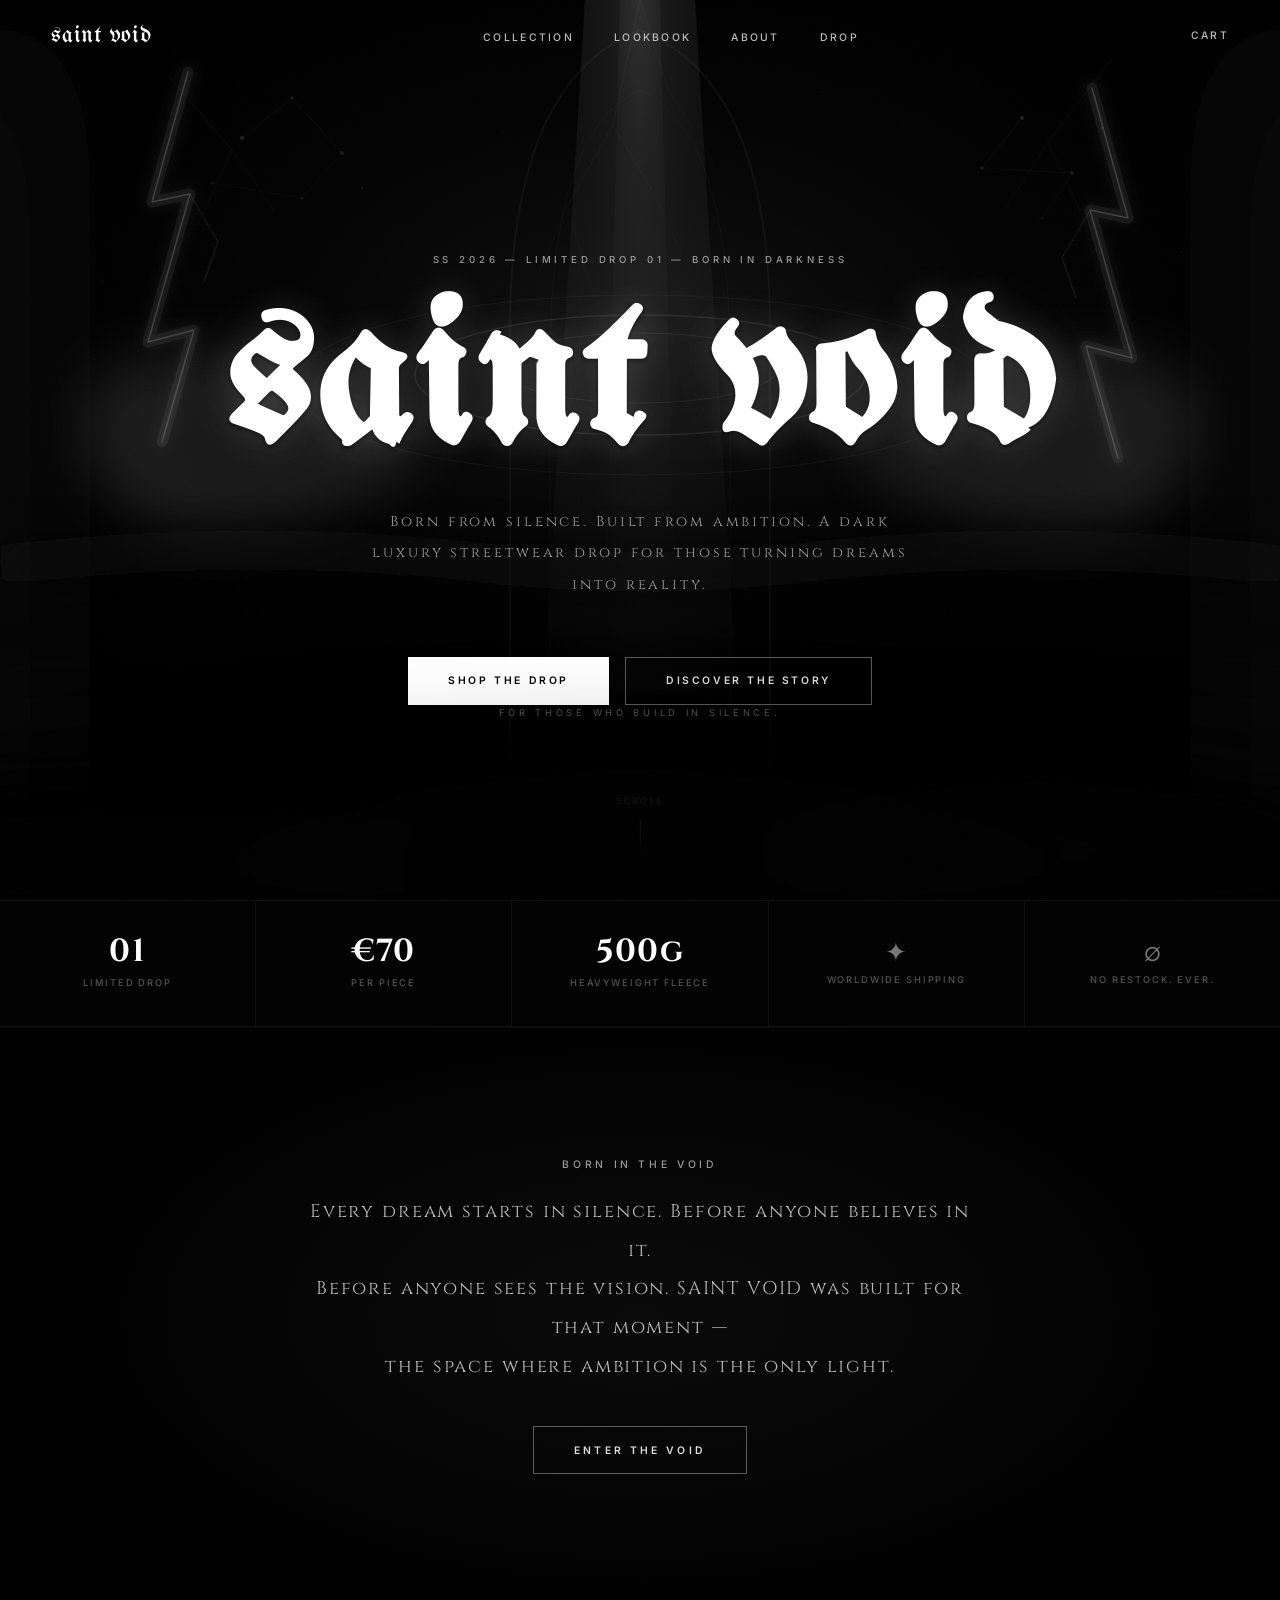
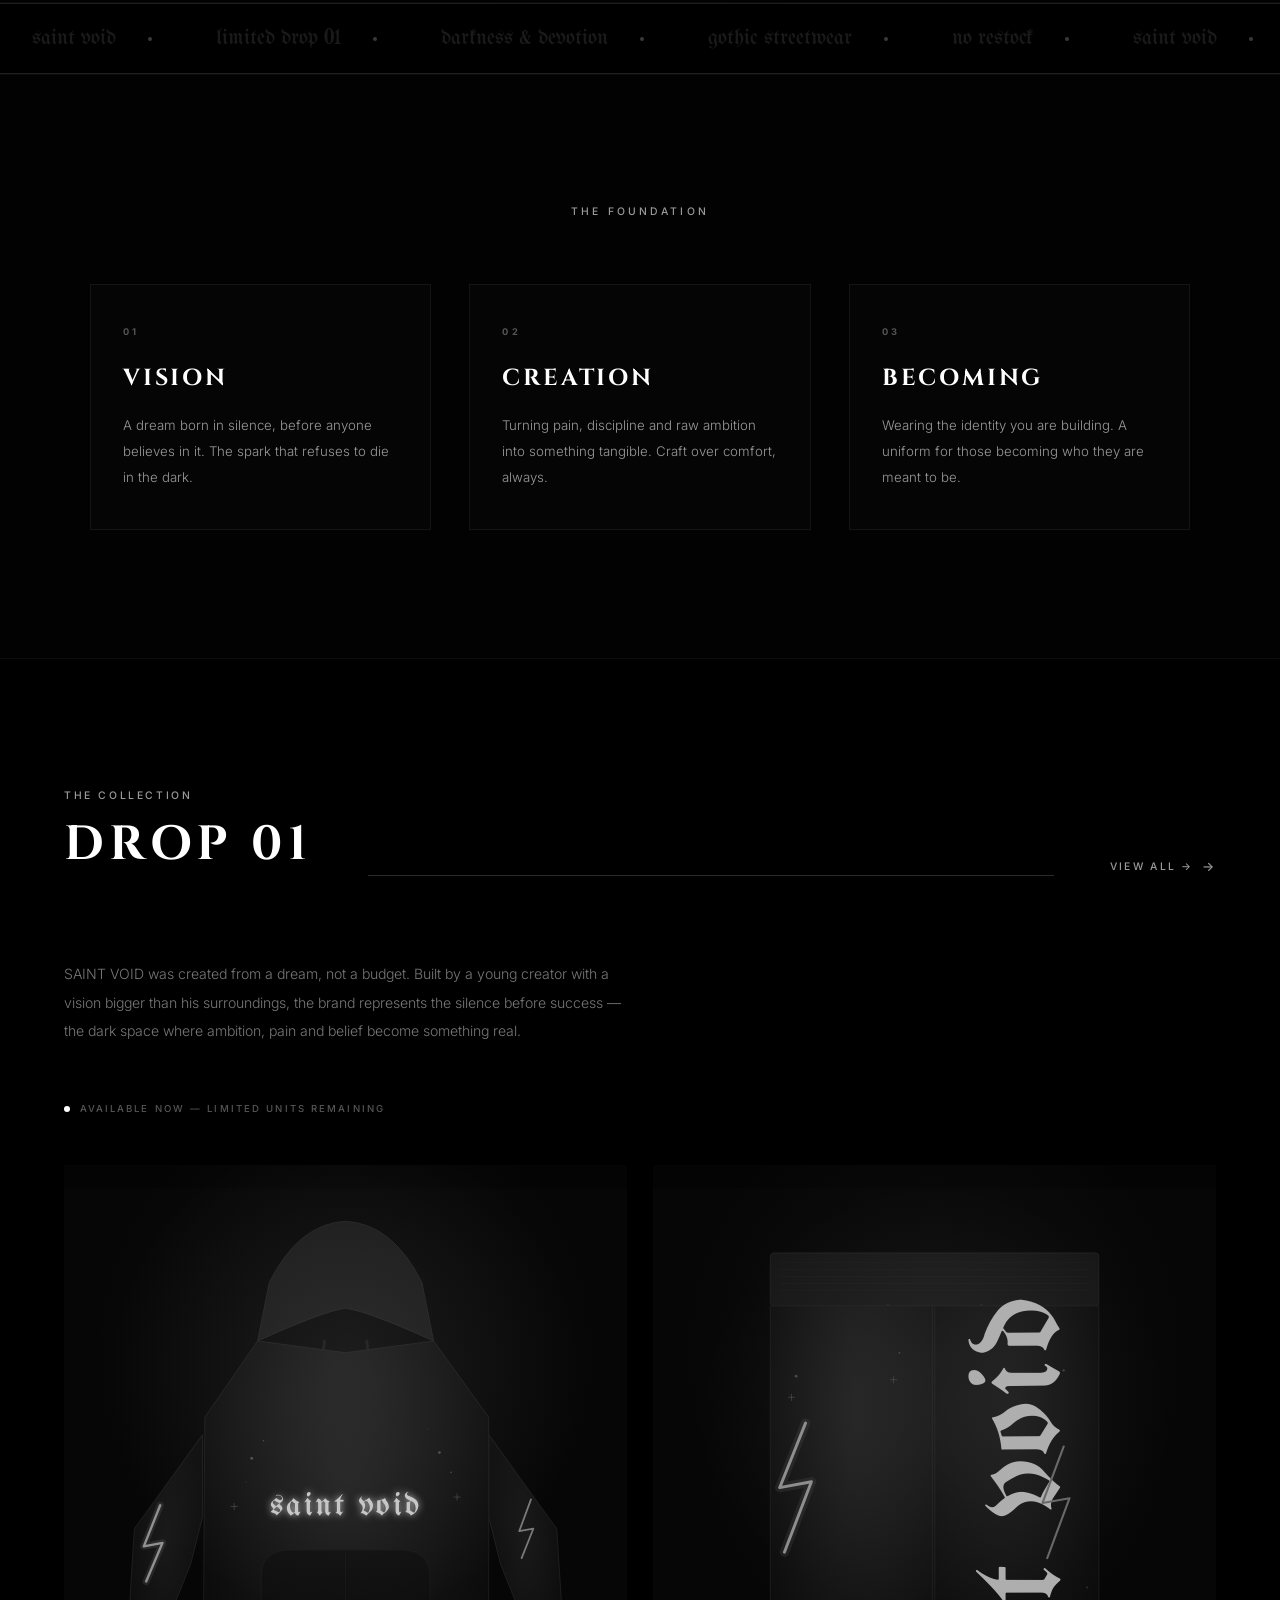
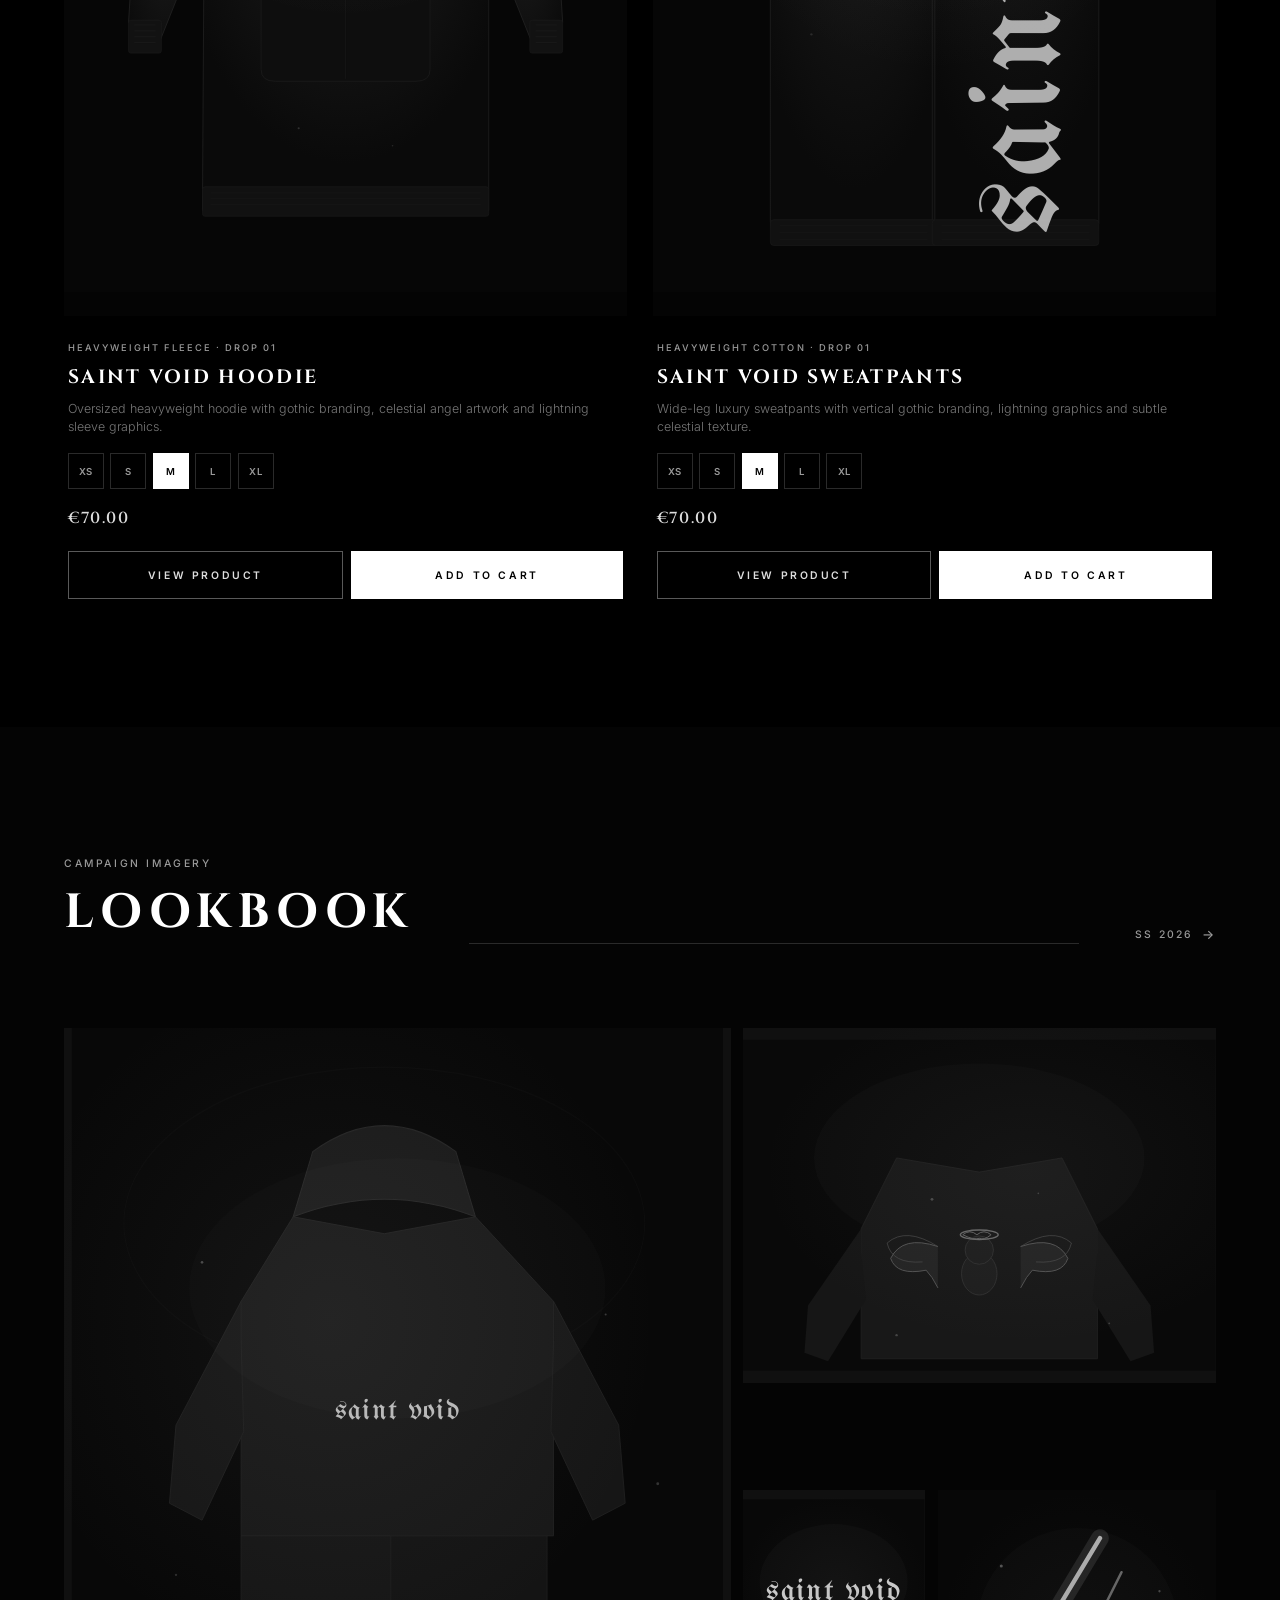
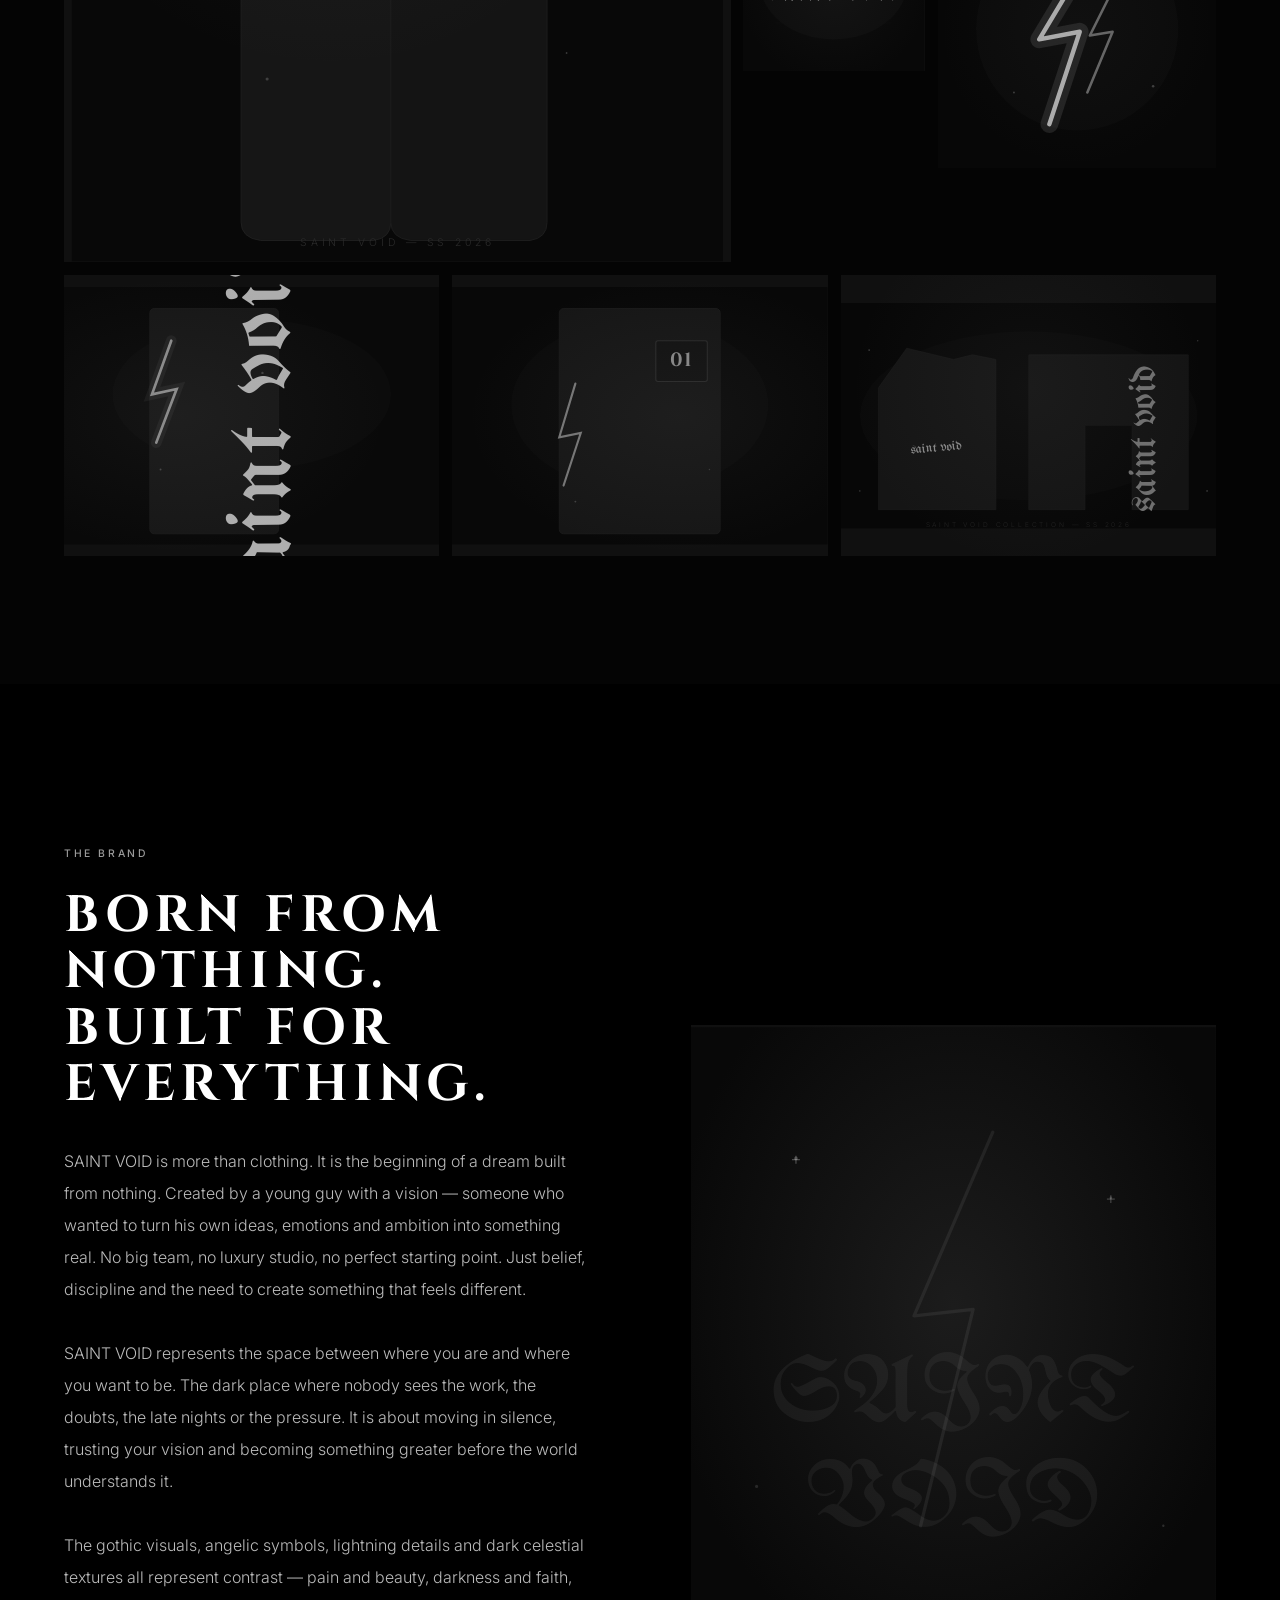
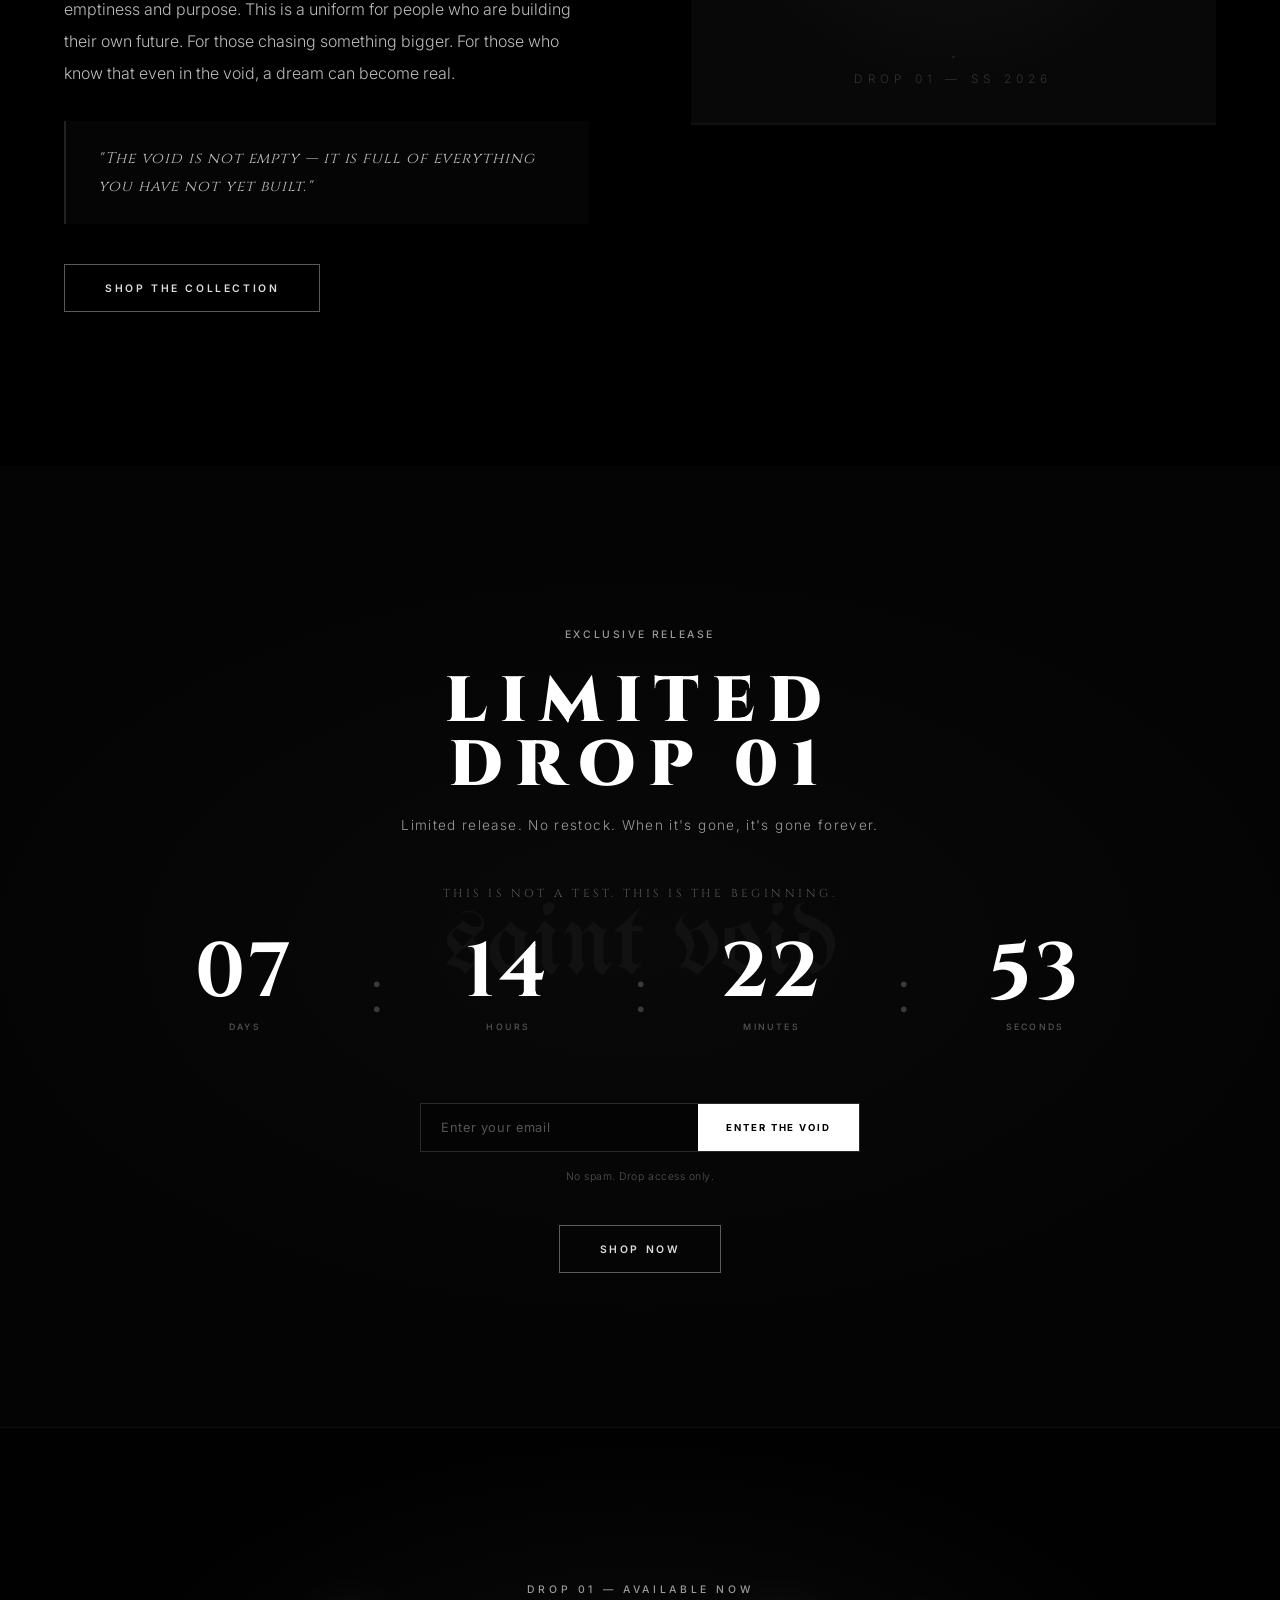
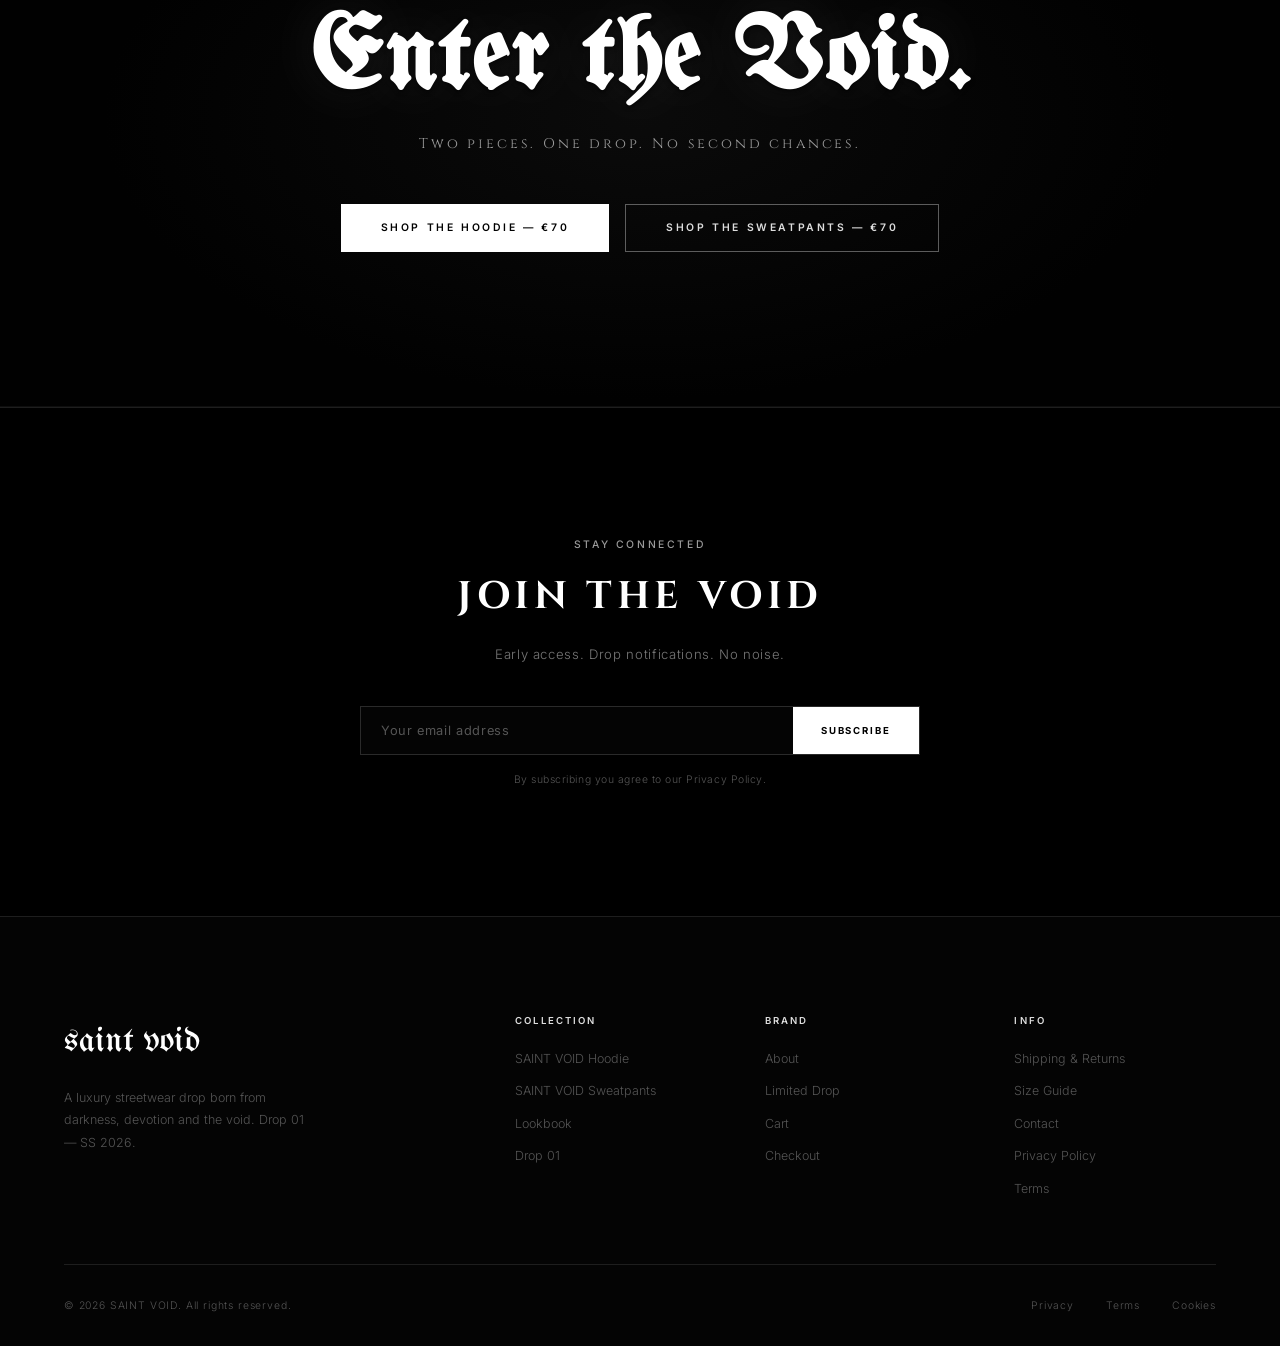
==== commit da6c77bf: "Homepage redesign: brand stats, pillars, final CTA, micro-copy, quote New sections added to index.ht" ====
--- a/index.html
+++ b/index.html
@@ -218,6 +218,7 @@
       <a href="#collection" class="btn btn-primary">Shop the Drop</a>
       <a href="#about" class="btn btn-outline">Discover the Story</a>
     </div>
+    <p class="hero-micro fade-in delay-4">For those who build in silence.</p>
   </div>
 
   <div class="hero-scroll" aria-hidden="true">
@@ -225,6 +226,32 @@
     <div class="scroll-line"></div>
   </div>
 </section>
+
+<!-- ================================================
+     BRAND STATS
+     ================================================ -->
+<div class="brand-stats" aria-label="Brand highlights">
+  <div class="stat-item fade-up">
+    <div class="stat-num">01</div>
+    <div class="stat-label">Limited Drop</div>
+  </div>
+  <div class="stat-item fade-up delay-1">
+    <div class="stat-num">€70</div>
+    <div class="stat-label">Per Piece</div>
+  </div>
+  <div class="stat-item fade-up delay-2">
+    <div class="stat-num">500g</div>
+    <div class="stat-label">Heavyweight Fleece</div>
+  </div>
+  <div class="stat-item fade-up delay-3">
+    <div class="stat-icon">✦</div>
+    <div class="stat-label">Worldwide Shipping</div>
+  </div>
+  <div class="stat-item fade-up delay-4">
+    <div class="stat-icon">∅</div>
+    <div class="stat-label">No Restock. Ever.</div>
+  </div>
+</div>
 
 <!-- ================================================
      BORN IN THE VOID SECTION
@@ -261,6 +288,30 @@
 </div>
 
 <!-- ================================================
+     BRAND PILLARS
+     ================================================ -->
+<section class="pillars" id="foundation">
+  <div class="section-label fade-up" style="text-align:center;margin-bottom:clamp(2.5rem,5vw,4rem);letter-spacing:0.3em;">The Foundation</div>
+  <div class="pillars-inner">
+    <div class="pillar fade-up">
+      <div class="pillar-num">01</div>
+      <div class="pillar-title">Vision</div>
+      <p class="pillar-text">A dream born in silence, before anyone believes in it. The spark that refuses to die in the dark.</p>
+    </div>
+    <div class="pillar fade-up delay-2">
+      <div class="pillar-num">02</div>
+      <div class="pillar-title">Creation</div>
+      <p class="pillar-text">Turning pain, discipline and raw ambition into something tangible. Craft over comfort, always.</p>
+    </div>
+    <div class="pillar fade-up delay-3">
+      <div class="pillar-num">03</div>
+      <div class="pillar-title">Becoming</div>
+      <p class="pillar-text">Wearing the identity you are building. A uniform for those becoming who they are meant to be.</p>
+    </div>
+  </div>
+</section>
+
+<!-- ================================================
      COLLECTION
      ================================================ -->
 <section class="section" id="collection">
@@ -270,12 +321,16 @@
       <h2 class="section-title fade-up delay-1">Drop 01</h2>
     </div>
     <span class="section-line" aria-hidden="true"></span>
-    <a href="product-hoodie.html" class="section-link fade-up delay-2">View All</a>
+    <a href="product-hoodie.html" class="section-link fade-up delay-2">View All →</a>
   </div>
 
   <p class="collection-story fade-up" style="max-width:580px;font-size:0.88rem;color:var(--silver-dim);line-height:2;margin-bottom:3rem;">
     SAINT VOID was created from a dream, not a budget. Built by a young creator with a vision bigger than his surroundings, the brand represents the silence before success — the dark space where ambition, pain and belief become something real.
   </p>
+  <div class="collection-badge fade-up delay-1">
+    <span class="badge-dot"></span>
+    <span>Available Now — Limited Units Remaining</span>
+  </div>
 
   <div class="collection-grid">
 
@@ -738,6 +793,9 @@
       <p class="about-text fade-up delay-4">
         The gothic visuals, angelic symbols, lightning details and dark celestial textures all represent contrast — pain and beauty, darkness and faith, emptiness and purpose. This is a uniform for people who are building their own future. For those chasing something bigger. For those who know that even in the void, a dream can become real.
       </p>
+      <div class="about-quote fade-up delay-4">
+        <blockquote>"The void is not empty — it is full of everything you have not yet built."</blockquote>
+      </div>
       <a href="#collection" class="btn btn-outline fade-up delay-4" style="display:inline-flex;">
         Shop the Collection
       </a>
@@ -789,8 +847,9 @@
     <div class="drop-eyebrow">
       <span class="section-label fade-up">Exclusive Release</span>
     </div>
-    <h2 class="drop-title fade-up delay-1">Limited<br />Drop</h2>
-    <p class="drop-sub fade-up delay-2">Limited release. No restock. When it's gone, it's gone.</p>
+    <h2 class="drop-title fade-up delay-1">Limited<br />Drop 01</h2>
+    <p class="drop-sub fade-up delay-2">Limited release. No restock. When it's gone, it's gone forever.</p>
+    <p class="drop-urgency fade-up delay-2">This is not a test. This is the beginning.</p>
 
     <div class="countdown fade-up delay-3" aria-label="Countdown to drop">
       <div class="countdown-unit">
@@ -822,6 +881,21 @@
 
     <div class="fade-up delay-6" style="margin-top:2.5rem;">
       <a href="#collection" class="btn btn-outline">Shop Now</a>
+    </div>
+  </div>
+</section>
+
+<!-- ================================================
+     FINAL CTA
+     ================================================ -->
+<section class="final-cta">
+  <div class="final-cta-inner fade-up">
+    <div class="section-label" style="margin-bottom:1rem;letter-spacing:0.35em;">Drop 01 — Available Now</div>
+    <h2 class="final-cta-title">Enter the Void.</h2>
+    <p class="final-cta-sub">Two pieces. One drop. No second chances.</p>
+    <div class="final-cta-btns">
+      <a href="product-hoodie.html" class="btn btn-primary">Shop the Hoodie — €70</a>
+      <a href="product-sweatpants.html" class="btn btn-outline">Shop the Sweatpants — €70</a>
     </div>
   </div>
 </section>
--- a/css/styles.css
+++ b/css/styles.css
@@ -2269,6 +2269,270 @@
 }
 
 /* ================================================
+   HERO MICRO-COPY
+   ================================================ */
+.hero-micro {
+  font-size: 0.58rem;
+  font-weight: 400;
+  letter-spacing: 0.4em;
+  text-transform: uppercase;
+  color: var(--silver-dark);
+  margin-top: 0;
+  margin-bottom: 0;
+}
+
+/* ================================================
+   BRAND STATS
+   ================================================ */
+.brand-stats {
+  display: flex;
+  align-items: stretch;
+  background: #030303;
+  border-top: 1px solid rgba(255,255,255,0.05);
+  border-bottom: 1px solid rgba(255,255,255,0.05);
+  overflow: hidden;
+}
+
+.stat-item {
+  flex: 1;
+  display: flex;
+  flex-direction: column;
+  align-items: center;
+  justify-content: center;
+  padding: clamp(1.5rem, 3vw, 2.2rem) clamp(0.75rem, 1.5vw, 1.5rem);
+  text-align: center;
+  border-right: 1px solid rgba(255,255,255,0.05);
+  transition: background var(--mid) var(--ease);
+  gap: 0.45rem;
+}
+
+.stat-item:last-child {
+  border-right: none;
+}
+
+.stat-item:hover {
+  background: rgba(255,255,255,0.022);
+}
+
+.stat-num {
+  font-family: var(--heading);
+  font-size: clamp(1.3rem, 2.5vw, 2rem);
+  font-weight: 700;
+  color: var(--pure);
+  letter-spacing: 0.04em;
+  line-height: 1;
+}
+
+.stat-icon {
+  font-size: clamp(1.2rem, 2vw, 1.7rem);
+  color: var(--silver-dim);
+  line-height: 1;
+}
+
+.stat-label {
+  font-family: var(--body);
+  font-size: 0.58rem;
+  font-weight: 500;
+  letter-spacing: 0.2em;
+  text-transform: uppercase;
+  color: var(--silver-dark);
+}
+
+/* ================================================
+   BRAND PILLARS
+   ================================================ */
+.pillars {
+  padding: clamp(5rem, 10vw, 9rem) clamp(1.5rem, 5vw, 5rem);
+  background: #020202;
+  border-top: 1px solid rgba(255,255,255,0.04);
+  border-bottom: 1px solid rgba(255,255,255,0.04);
+}
+
+.pillars-inner {
+  display: grid;
+  grid-template-columns: repeat(3, 1fr);
+  gap: clamp(1.5rem, 3vw, 3rem);
+  max-width: 1100px;
+  margin: 0 auto;
+}
+
+.pillar {
+  padding: clamp(2rem, 3vw, 2.8rem) clamp(1.5rem, 2.5vw, 2.2rem);
+  border: 1px solid rgba(255,255,255,0.06);
+  background: rgba(255,255,255,0.012);
+  transition: border-color var(--mid) var(--ease), background var(--mid) var(--ease), transform var(--mid) var(--ease);
+  position: relative;
+  overflow: hidden;
+}
+
+.pillar::after {
+  content: '';
+  position: absolute;
+  top: 0;
+  left: 0;
+  right: 0;
+  height: 1px;
+  background: linear-gradient(90deg, transparent, rgba(255,255,255,0.18), transparent);
+  opacity: 0;
+  transition: opacity var(--mid) var(--ease);
+}
+
+.pillar:hover {
+  border-color: rgba(255,255,255,0.14);
+  background: rgba(255,255,255,0.025);
+  transform: translateY(-2px);
+}
+
+.pillar:hover::after {
+  opacity: 1;
+}
+
+.pillar-num {
+  font-family: var(--body);
+  font-size: 0.58rem;
+  font-weight: 700;
+  letter-spacing: 0.35em;
+  color: var(--silver-dark);
+  margin-bottom: 1.25rem;
+  text-transform: uppercase;
+}
+
+.pillar-title {
+  font-family: var(--heading);
+  font-size: clamp(1.1rem, 2vw, 1.45rem);
+  font-weight: 700;
+  letter-spacing: 0.12em;
+  text-transform: uppercase;
+  color: var(--pure);
+  margin-bottom: 1rem;
+}
+
+.pillar-text {
+  font-size: 0.83rem;
+  color: var(--silver);
+  line-height: 1.95;
+  font-weight: 300;
+}
+
+/* ================================================
+   COLLECTION BADGE
+   ================================================ */
+.collection-badge {
+  display: inline-flex;
+  align-items: center;
+  gap: 0.6rem;
+  font-size: 0.6rem;
+  font-weight: 500;
+  letter-spacing: 0.22em;
+  text-transform: uppercase;
+  color: var(--silver-dark);
+  margin-bottom: 3rem;
+}
+
+.badge-dot {
+  width: 6px;
+  height: 6px;
+  border-radius: 50%;
+  background: var(--pure);
+  animation: badgePulse 2s ease-in-out infinite;
+  flex-shrink: 0;
+}
+
+@keyframes badgePulse {
+  0%, 100% { opacity: 1; transform: scale(1); }
+  50% { opacity: 0.4; transform: scale(0.7); }
+}
+
+/* ================================================
+   ABOUT QUOTE
+   ================================================ */
+.about-quote {
+  margin: 2rem 0 2.5rem;
+  padding: 1.5rem 1.5rem 1.5rem 2rem;
+  border-left: 2px solid rgba(255,255,255,0.12);
+  background: rgba(255,255,255,0.018);
+}
+
+.about-quote blockquote {
+  font-family: var(--heading);
+  font-size: clamp(0.8rem, 1.5vw, 0.95rem);
+  font-weight: 400;
+  font-style: italic;
+  letter-spacing: 0.06em;
+  line-height: 1.8;
+  color: var(--silver-light);
+}
+
+/* ================================================
+   DROP URGENCY
+   ================================================ */
+.drop-urgency {
+  font-family: var(--heading);
+  font-size: 0.72rem;
+  font-weight: 400;
+  letter-spacing: 0.3em;
+  text-transform: uppercase;
+  color: var(--silver-dark);
+  margin-top: 0.5rem;
+  margin-bottom: 2rem;
+}
+
+/* ================================================
+   FINAL CTA SECTION
+   ================================================ */
+.final-cta {
+  padding: clamp(6rem, 12vw, 10rem) clamp(1.5rem, 5vw, 5rem);
+  background: #010101;
+  border-top: 1px solid rgba(255,255,255,0.05);
+  border-bottom: 1px solid rgba(255,255,255,0.05);
+  text-align: center;
+  position: relative;
+  overflow: hidden;
+}
+
+.final-cta::before {
+  content: '';
+  position: absolute;
+  inset: 0;
+  background: radial-gradient(ellipse 60% 70% at 50% 50%, rgba(20,20,20,0.5) 0%, transparent 70%);
+  pointer-events: none;
+}
+
+.final-cta-inner {
+  max-width: 700px;
+  margin: 0 auto;
+  position: relative;
+  z-index: 1;
+}
+
+.final-cta-title {
+  font-family: var(--gothic);
+  font-size: clamp(3rem, 8vw, 7rem);
+  color: var(--pure);
+  line-height: 0.9;
+  letter-spacing: 0.02em;
+  margin-bottom: 1.5rem;
+  text-shadow: 0 0 60px rgba(255,255,255,0.1), 0 2px 4px rgba(0,0,0,0.9);
+}
+
+.final-cta-sub {
+  font-family: var(--heading);
+  font-size: clamp(0.72rem, 1.5vw, 0.88rem);
+  font-weight: 400;
+  letter-spacing: 0.2em;
+  color: var(--silver);
+  margin-bottom: 3rem;
+  line-height: 1.8;
+}
+
+.final-cta-btns {
+  display: flex;
+  gap: 1rem;
+  justify-content: center;
+  flex-wrap: wrap;
+}
+
+/* ================================================
    ANIMATIONS
    ================================================ */
 .fade-up {
@@ -2470,6 +2734,34 @@
     width: 100%;
     max-width: 280px;
   }
+
+  .brand-stats {
+    flex-wrap: wrap;
+  }
+
+  .stat-item {
+    flex: 1 1 50%;
+    border-right: none;
+    border-bottom: 1px solid rgba(255,255,255,0.05);
+  }
+
+  .stat-item:last-child {
+    border-bottom: none;
+  }
+
+  .pillars-inner {
+    grid-template-columns: 1fr;
+  }
+
+  .final-cta-btns {
+    flex-direction: column;
+    align-items: center;
+  }
+
+  .final-cta-btns .btn {
+    width: 100%;
+    max-width: 320px;
+  }
 }
 
 @media (max-width: 480px) {
@@ -2500,4 +2792,8 @@
     min-width: 60px;
     flex: none;
   }
-}
+
+  .stat-item {
+    flex: 1 1 100%;
+  }
+}
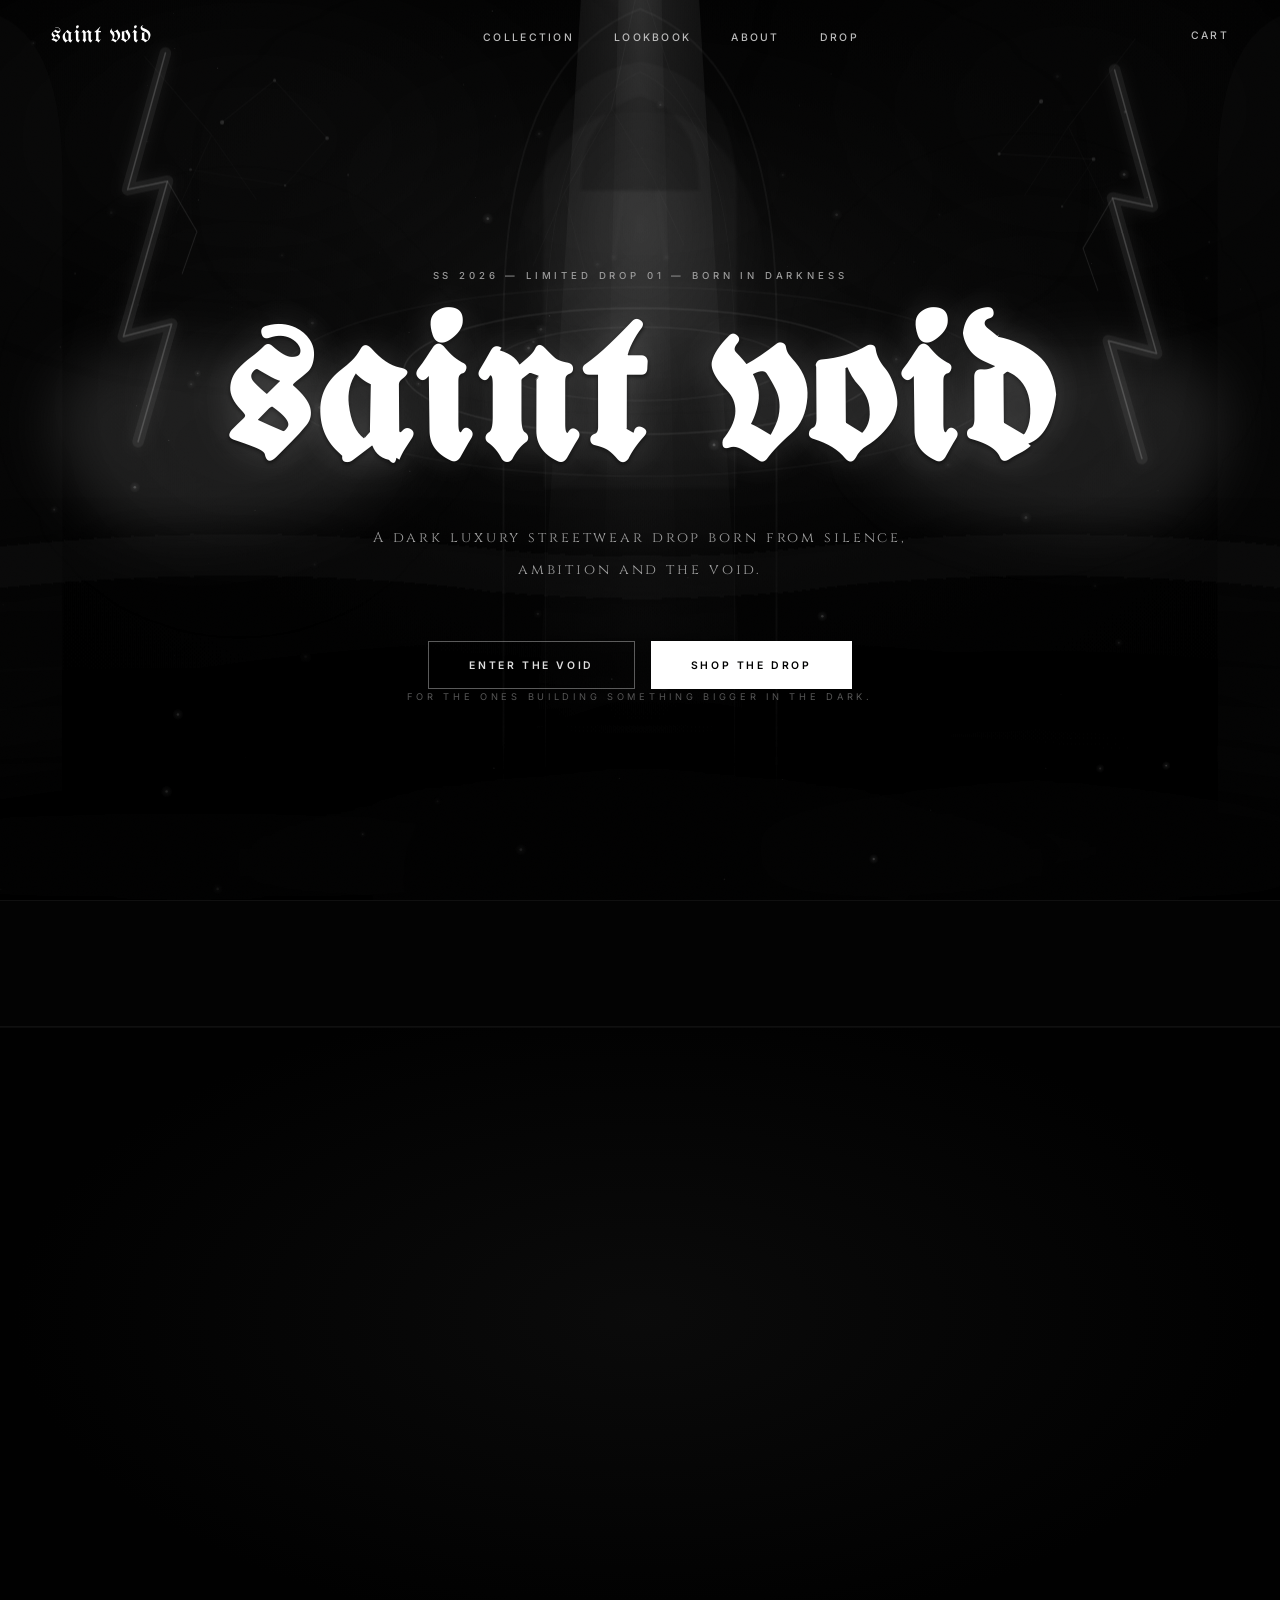
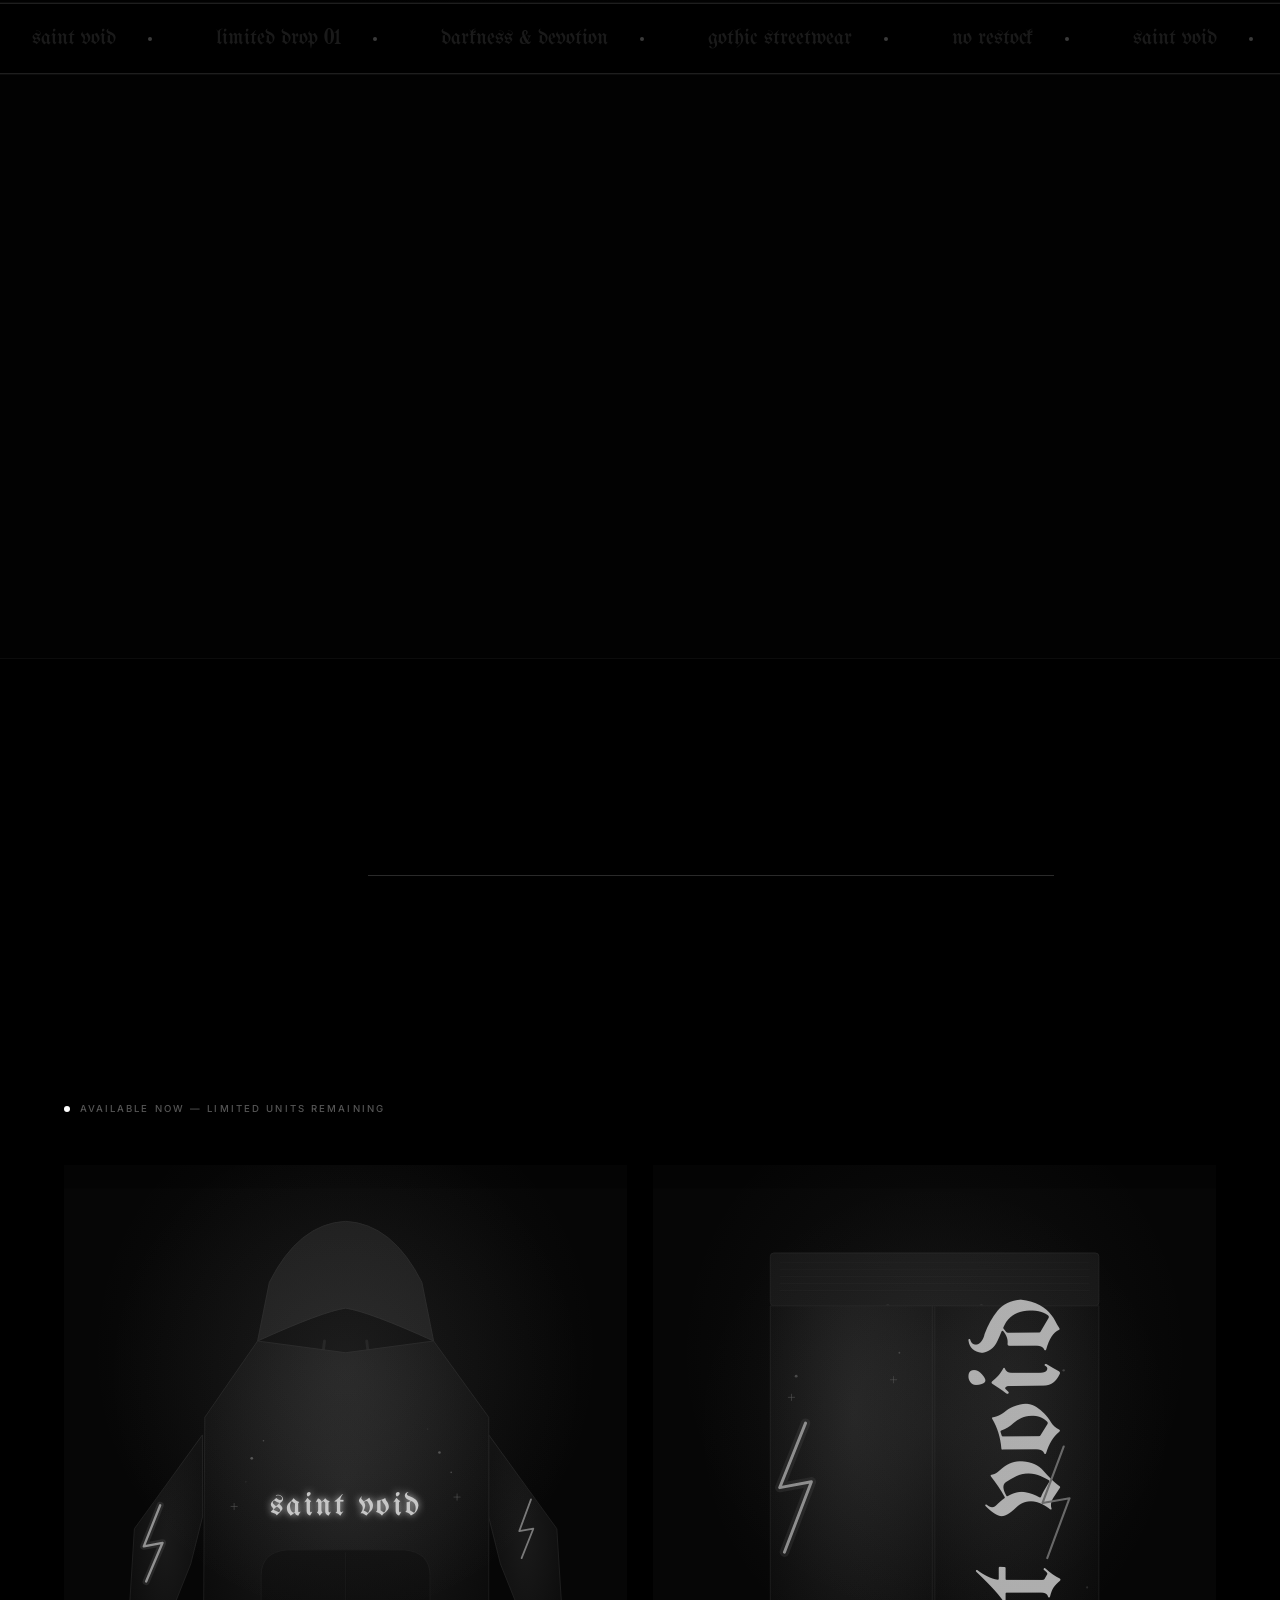
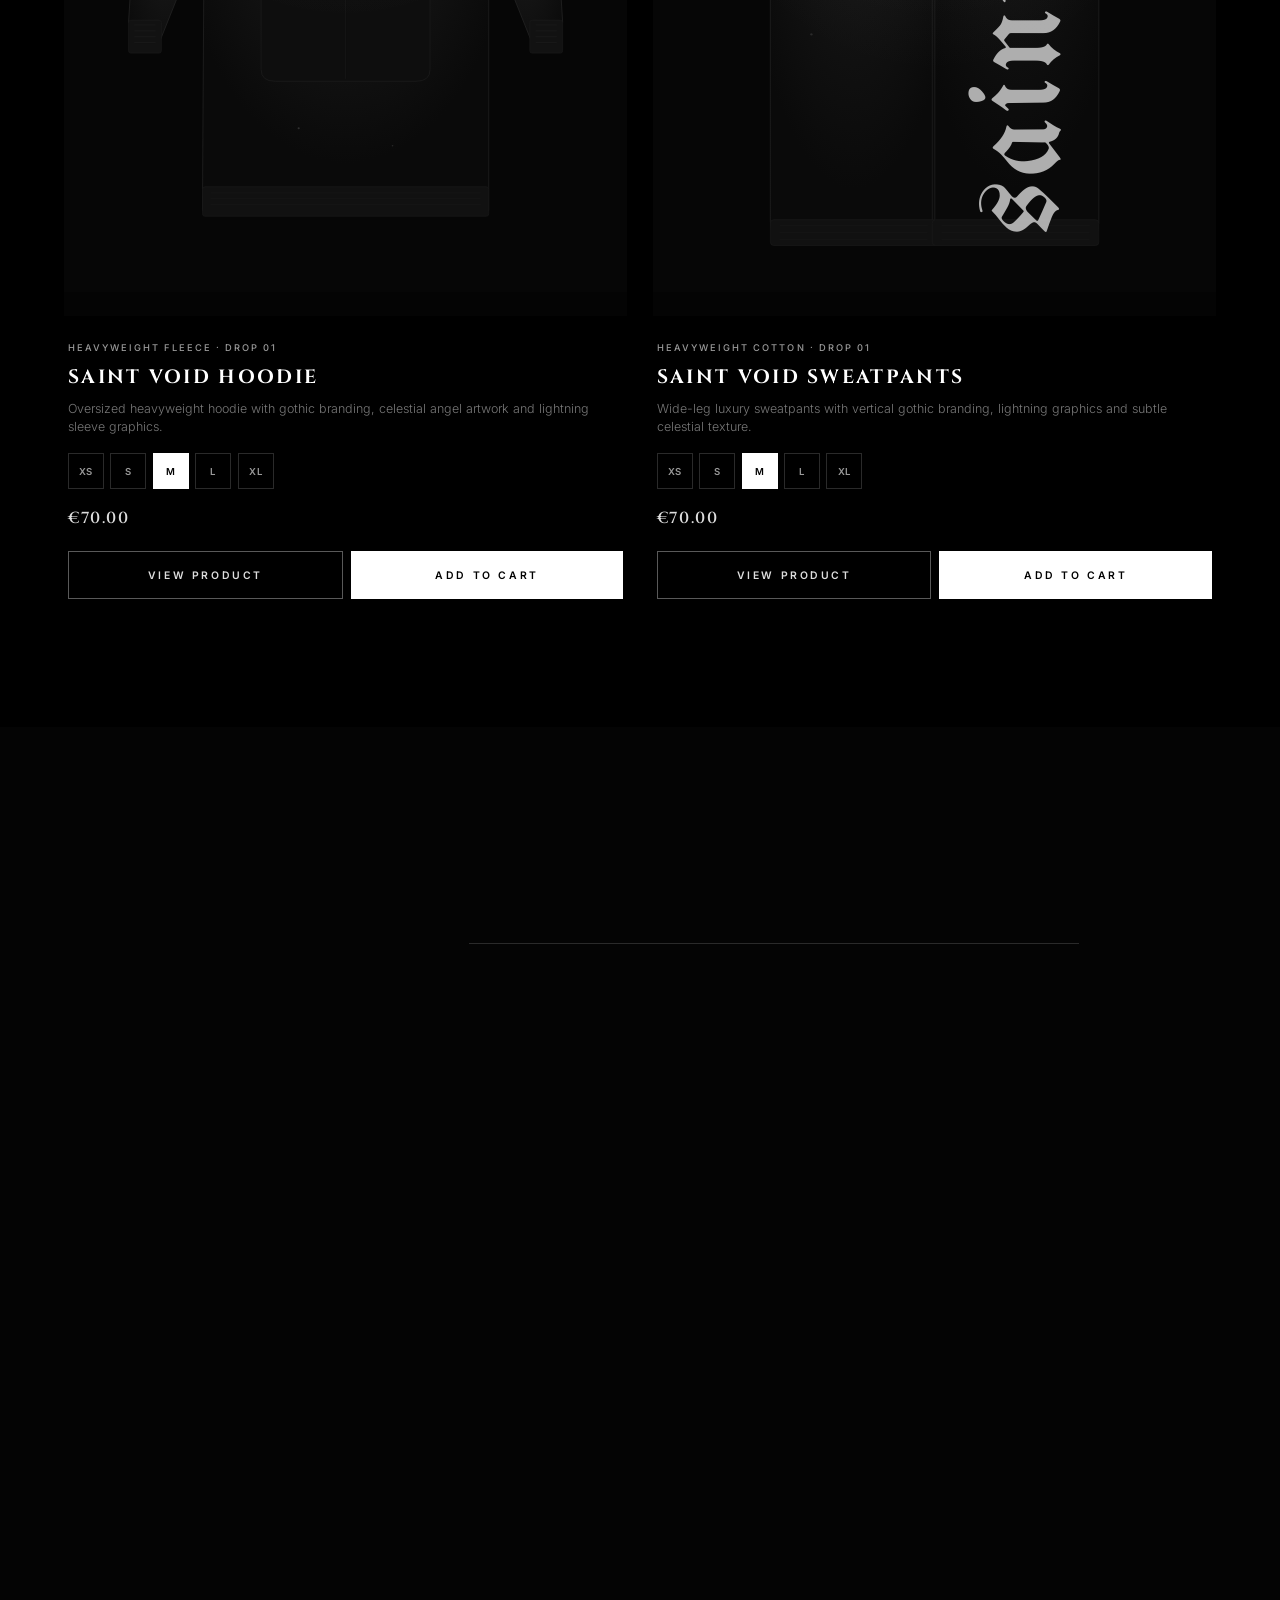
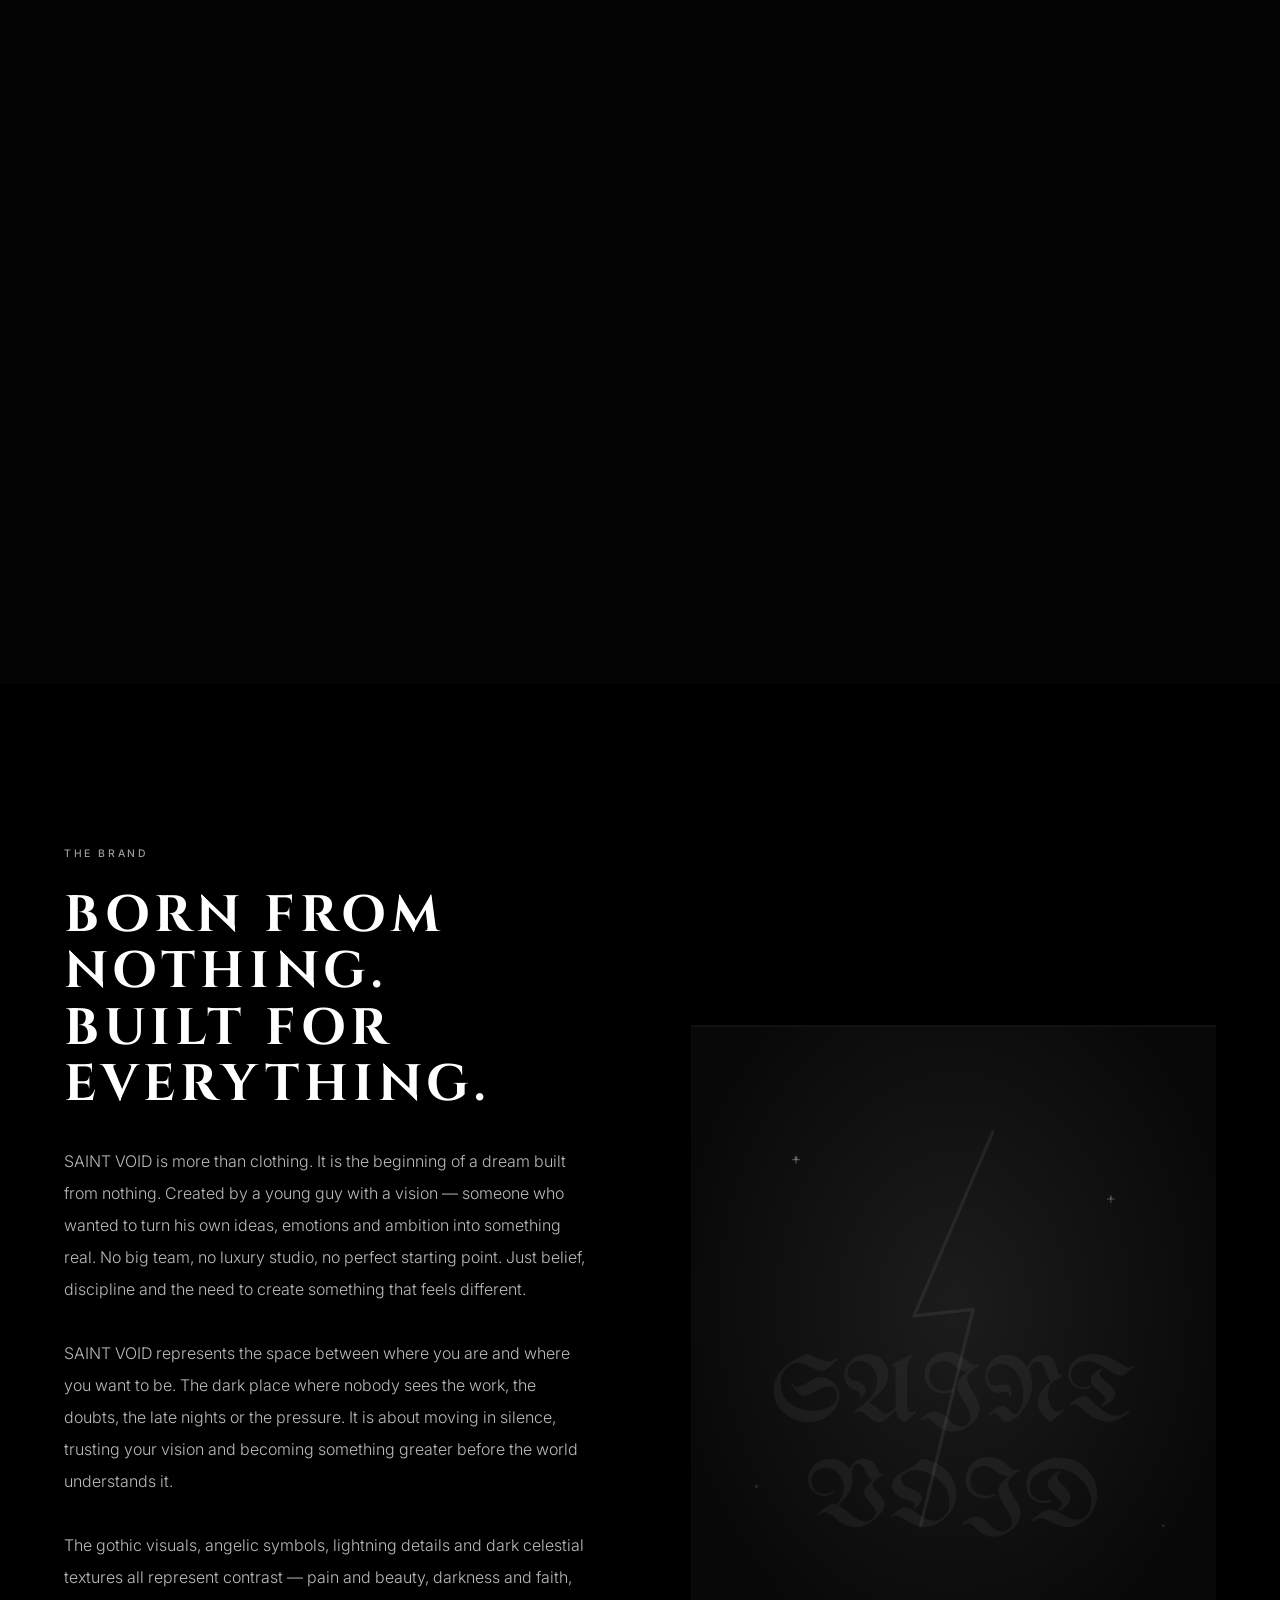
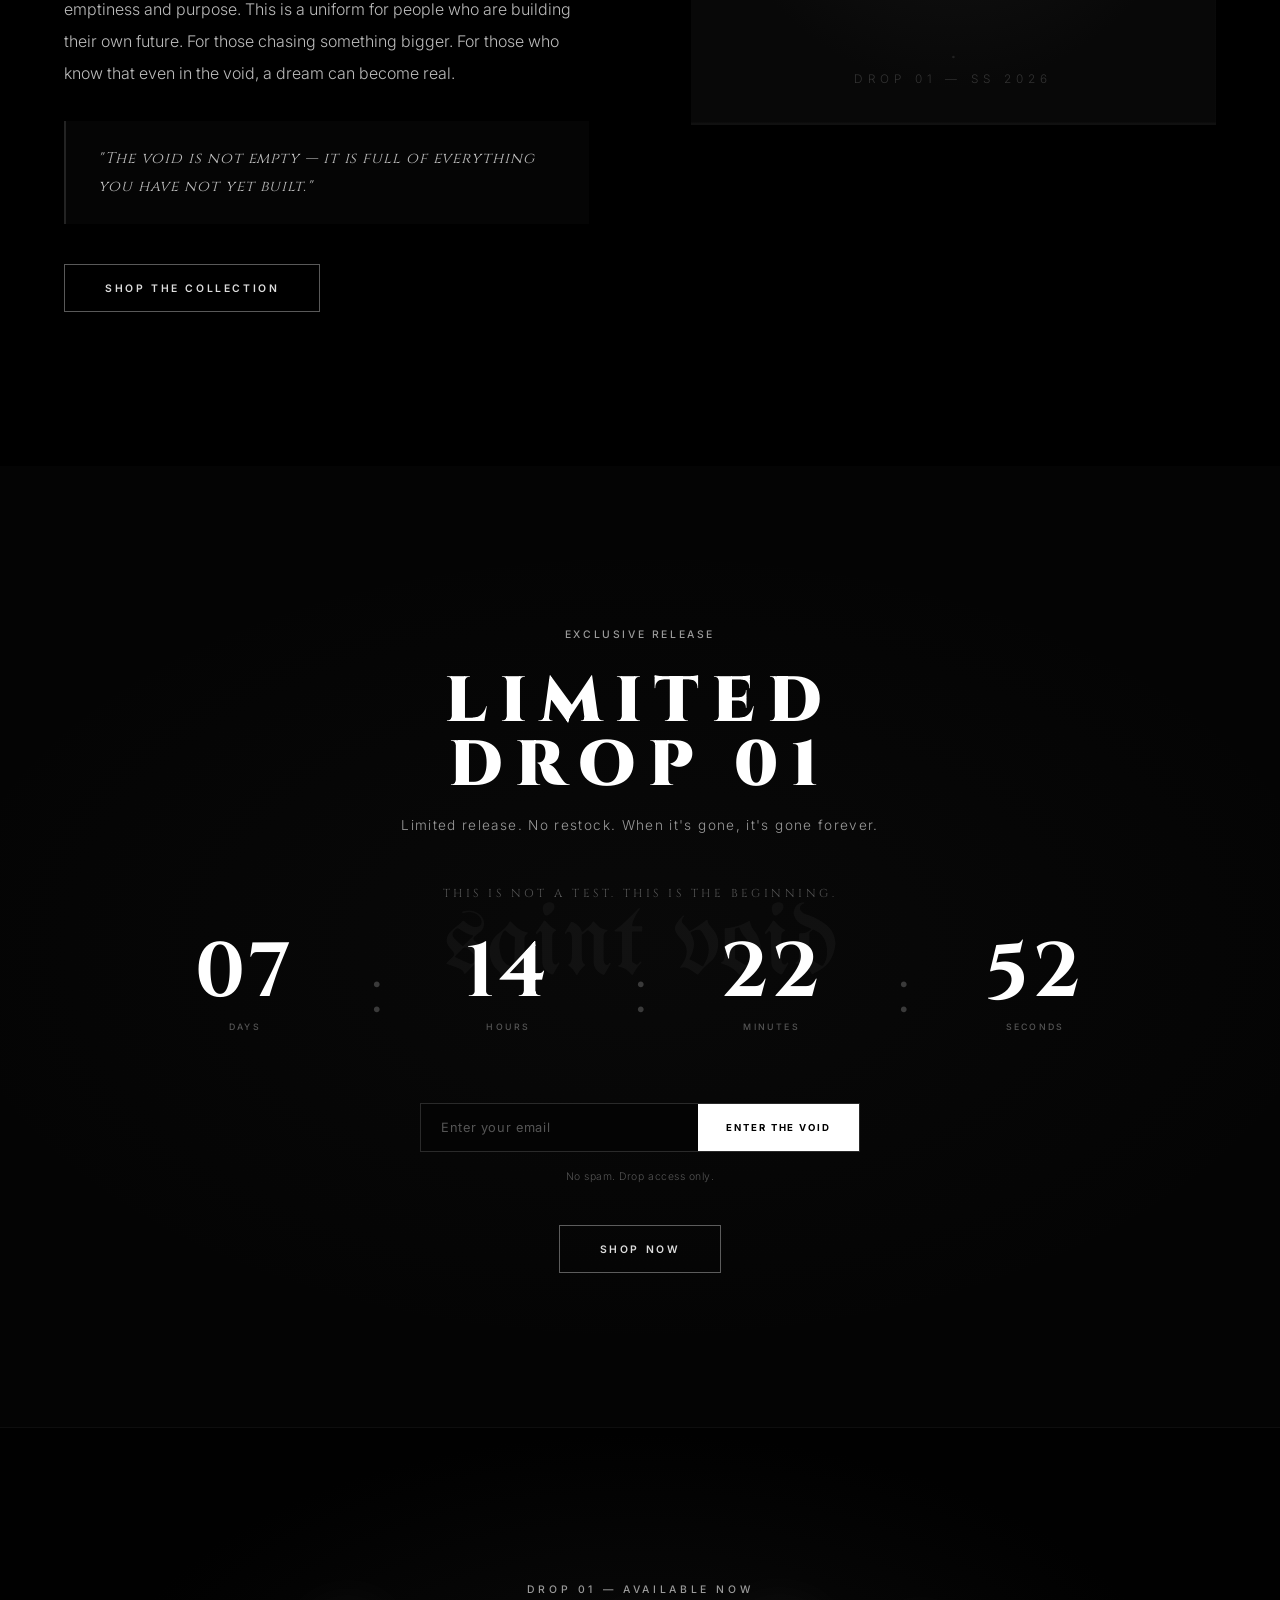
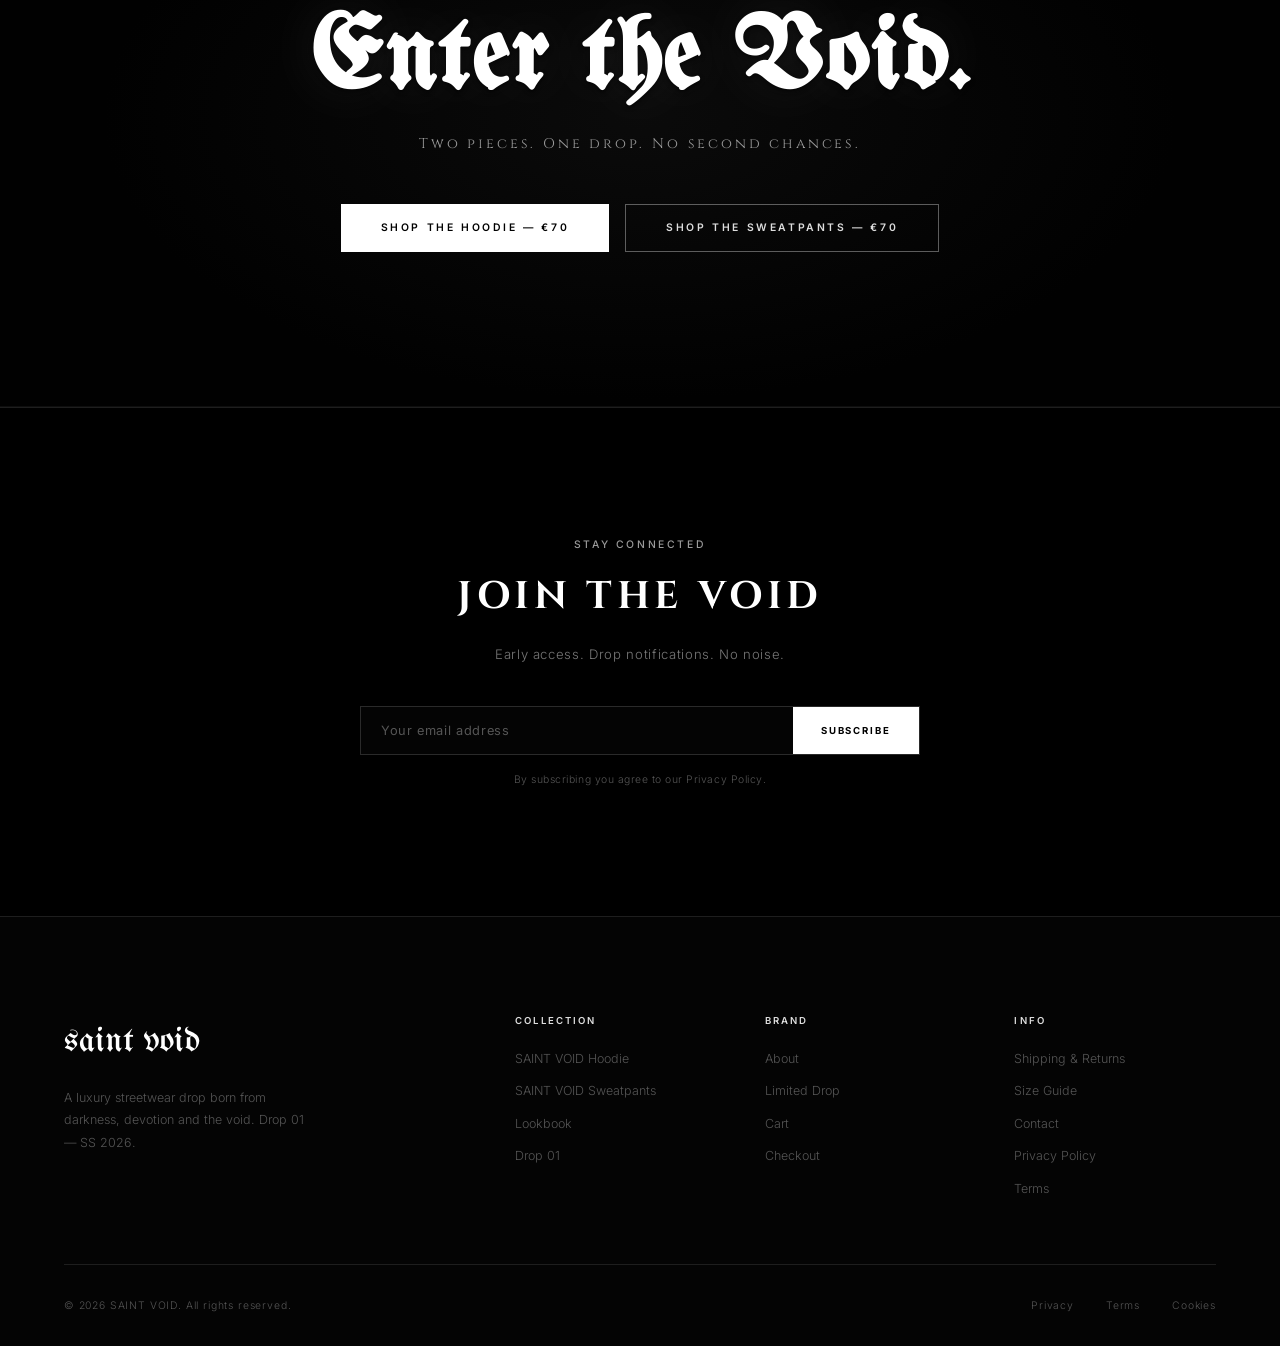
==== commit 8bfcdbc7: "Create animated SAINT VOID void hero intro - 5 layered void storm clouds (large radial-gradient blob" ====
--- a/index.html
+++ b/index.html
@@ -51,6 +51,15 @@
      ================================================ -->
 <section class="hero" id="hero">
   <div class="hero-bg"></div>
+
+  <!-- Void storm cloud atmosphere -->
+  <div class="hero-void-clouds" aria-hidden="true">
+    <div class="hero-cloud hero-cloud-1"></div>
+    <div class="hero-cloud hero-cloud-2"></div>
+    <div class="hero-cloud hero-cloud-3"></div>
+    <div class="hero-cloud hero-cloud-4"></div>
+    <div class="hero-cloud hero-cloud-5"></div>
+  </div>
 
   <!-- Cinematic atmospheric SVG background -->
   <svg class="hero-atmospheric" viewBox="0 0 1440 900" preserveAspectRatio="xMidYMid slice" xmlns="http://www.w3.org/2000/svg" aria-hidden="true">
@@ -208,17 +217,87 @@
   <div class="hero-fog-2"></div>
   <div class="hero-fog-3"></div>
 
+  <!-- Canvas particle stars -->
+  <div class="hero-stars" aria-hidden="true"></div>
+
+  <!-- Ghosted hoodie silhouette floating in the void -->
+  <div class="hero-product-ghost" aria-hidden="true">
+    <svg viewBox="0 0 840 1080" xmlns="http://www.w3.org/2000/svg" preserveAspectRatio="xMidYMid meet">
+      <defs>
+        <filter id="ghostSoft">
+          <feGaussianBlur stdDeviation="3.5"/>
+        </filter>
+        <radialGradient id="hoodieGlow" cx="50%" cy="35%" r="55%">
+          <stop offset="0%" stop-color="rgba(255,255,255,0.08)"/>
+          <stop offset="100%" stop-color="rgba(255,255,255,0)"/>
+        </radialGradient>
+      </defs>
+
+      <!-- Soft glow bloom behind hoodie -->
+      <ellipse cx="420" cy="520" rx="280" ry="380" fill="url(#hoodieGlow)" filter="url(#ghostSoft)"/>
+
+      <!-- Hoodie body silhouette — filled -->
+      <path d="
+        M 210 980 L 210 320
+        Q 210 75 420 40
+        Q 630 75 630 320
+        L 630 980 Z
+      " fill="rgba(255,255,255,0.022)" filter="url(#ghostSoft)"/>
+
+      <!-- Hoodie outer edge outline -->
+      <path d="
+        M 210 980 L 210 320
+        Q 210 75 420 40
+        Q 630 75 630 320
+        L 630 980
+      " fill="none" stroke="rgba(255,255,255,0.07)" stroke-width="1.5"/>
+
+      <!-- Hood inner opening -->
+      <path d="
+        M 288 322
+        Q 288 152 420 115
+        Q 552 152 552 322 Z
+      " fill="rgba(0,0,0,0.22)"/>
+      <path d="
+        M 290 322
+        Q 290 155 420 118
+        Q 550 155 550 322
+      " fill="none" stroke="rgba(255,255,255,0.05)" stroke-width="1"/>
+
+      <!-- Kangaroo pocket -->
+      <rect x="325" y="580" width="190" height="152" rx="7"
+            fill="none" stroke="rgba(255,255,255,0.045)" stroke-width="1"/>
+
+      <!-- Center seam -->
+      <line x1="420" y1="322" x2="420" y2="980"
+            stroke="rgba(255,255,255,0.028)" stroke-width="1"
+            stroke-dasharray="10,14"/>
+
+      <!-- Left drawstring -->
+      <path d="M 382 324 Q 372 406 364 466"
+            fill="none" stroke="rgba(255,255,255,0.055)" stroke-width="1.5"
+            stroke-linecap="round"/>
+      <circle cx="362" cy="470" r="5" fill="rgba(255,255,255,0.065)"/>
+
+      <!-- Right drawstring -->
+      <path d="M 458 324 Q 468 406 476 466"
+            fill="none" stroke="rgba(255,255,255,0.055)" stroke-width="1.5"
+            stroke-linecap="round"/>
+      <circle cx="478" cy="470" r="5" fill="rgba(255,255,255,0.065)"/>
+    </svg>
+  </div>
+
   <div class="hero-content">
     <span class="hero-label fade-in">SS 2026 — Limited Drop 01 — Born in Darkness</span>
     <h1 class="hero-brand fade-in delay-1">saint void</h1>
     <p class="hero-sub fade-in delay-2">
-      Born from silence. Built from ambition. A dark luxury streetwear drop for those turning dreams into reality.
+      A dark luxury streetwear drop born from silence, ambition and the void.
     </p>
     <div class="hero-ctas fade-in delay-3">
+      <a href="#about" class="btn btn-outline">Enter the Void</a>
       <a href="#collection" class="btn btn-primary">Shop the Drop</a>
-      <a href="#about" class="btn btn-outline">Discover the Story</a>
-    </div>
-    <p class="hero-micro fade-in delay-4">For those who build in silence.</p>
+    </div>
+    <p class="hero-micro fade-in delay-4">For the ones building something bigger in the dark.</p>
   </div>
 
   <div class="hero-scroll" aria-hidden="true">
--- a/css/styles.css
+++ b/css/styles.css
@@ -292,7 +292,8 @@
 }
 .btn-primary:hover {
   background: var(--silver-light);
-  transform: translateY(-1px);
+  transform: translateY(-2px);
+  box-shadow: 0 0 28px rgba(255,255,255,0.2), 0 0 60px rgba(255,255,255,0.08), 0 5px 18px rgba(0,0,0,0.5);
 }
 
 .btn-outline {
@@ -304,7 +305,8 @@
   background: var(--pure);
   color: var(--black);
   border-color: var(--pure);
-  transform: translateY(-1px);
+  transform: translateY(-2px);
+  box-shadow: 0 0 28px rgba(255,255,255,0.16), 0 0 60px rgba(255,255,255,0.06), 0 5px 18px rgba(0,0,0,0.5);
 }
 
 .btn-dark {
@@ -351,7 +353,18 @@
   inset: 0;
   width: 100%;
   height: 100%;
-  z-index: 0;
+  z-index: 1;
+  will-change: transform;
+}
+
+/* Canvas particle layer */
+.hero-canvas {
+  position: absolute;
+  inset: 0;
+  width: 100%;
+  height: 100%;
+  pointer-events: none;
+  z-index: 1;
 }
 
 /* CSS fog layers */
@@ -485,6 +498,130 @@
   }
 }
 
+@keyframes heroFloat {
+  0%, 100% { transform: translateY(0px); }
+  25%       { transform: translateY(-9px); }
+  75%       { transform: translateY(-5px); }
+}
+
+/* ================================================
+   VOID STORM CLOUD ATMOSPHERE
+   ================================================ */
+.hero-void-clouds {
+  position: absolute;
+  inset: 0;
+  z-index: 2;
+  pointer-events: none;
+  overflow: hidden;
+}
+
+.hero-cloud {
+  position: absolute;
+  border-radius: 50%;
+  pointer-events: none;
+  will-change: transform;
+}
+
+.hero-cloud-1 {
+  width: 900px;
+  height: 420px;
+  top: -8%;
+  left: -12%;
+  background: radial-gradient(ellipse 60% 55% at 45% 50%, rgba(255,255,255,0.055) 0%, rgba(200,200,200,0.018) 50%, transparent 72%);
+  filter: blur(90px);
+  animation: voidDrift1 32s ease-in-out infinite;
+}
+
+.hero-cloud-2 {
+  width: 750px;
+  height: 360px;
+  top: -6%;
+  right: -10%;
+  background: radial-gradient(ellipse 55% 50% at 55% 45%, rgba(255,255,255,0.048) 0%, rgba(180,180,180,0.015) 55%, transparent 75%);
+  filter: blur(100px);
+  animation: voidDrift2 28s ease-in-out infinite;
+  animation-delay: -8s;
+}
+
+.hero-cloud-3 {
+  width: 1100px;
+  height: 280px;
+  top: 8%;
+  left: calc(50% - 550px);
+  background: radial-gradient(ellipse 70% 60% at 50% 40%, rgba(255,255,255,0.035) 0%, transparent 68%);
+  filter: blur(115px);
+  animation: voidDrift3 38s ease-in-out infinite;
+  animation-delay: -15s;
+}
+
+.hero-cloud-4 {
+  width: 580px;
+  height: 480px;
+  top: 18%;
+  left: -4%;
+  background: radial-gradient(ellipse 50% 60% at 50% 50%, rgba(255,255,255,0.042) 0%, transparent 68%);
+  filter: blur(75px);
+  animation: voidDrift4 24s ease-in-out infinite;
+  animation-delay: -5s;
+}
+
+.hero-cloud-5 {
+  width: 560px;
+  height: 460px;
+  top: 14%;
+  right: -2%;
+  background: radial-gradient(ellipse 52% 58% at 50% 50%, rgba(255,255,255,0.038) 0%, transparent 66%);
+  filter: blur(82px);
+  animation: voidDrift5 26s ease-in-out infinite;
+  animation-delay: -12s;
+}
+
+@keyframes voidDrift1 {
+  0%, 100% { transform: translate(0, 0) scale(1); }
+  33%       { transform: translate(65px, 38px) scale(1.06); }
+  66%       { transform: translate(-28px, 60px) scale(0.96); }
+}
+@keyframes voidDrift2 {
+  0%, 100% { transform: translate(0, 0) scale(1); }
+  40%       { transform: translate(-52px, 42px) scale(1.05); }
+  70%       { transform: translate(22px, 68px) scale(0.97); }
+}
+@keyframes voidDrift3 {
+  0%, 100% { transform: scale(1); }
+  50%       { transform: translateX(38px) scale(1.04); }
+}
+@keyframes voidDrift4 {
+  0%, 100% { transform: translate(0, 0) scale(1); }
+  45%       { transform: translate(38px, -28px) scale(1.05); }
+  80%       { transform: translate(-18px, 48px) scale(0.97); }
+}
+@keyframes voidDrift5 {
+  0%, 100% { transform: translate(0, 0) scale(1); }
+  35%       { transform: translate(-42px, 28px) scale(1.04); }
+  72%       { transform: translate(18px, -38px) scale(0.96); }
+}
+
+/* ================================================
+   HERO PRODUCT GHOST SILHOUETTE
+   ================================================ */
+.hero-product-ghost {
+  position: absolute;
+  top: 5%;
+  left: 50%;
+  transform: translateX(-50%);
+  width: min(380px, 44vw);
+  z-index: 3;
+  pointer-events: none;
+  mix-blend-mode: lighten;
+  filter: blur(1.5px);
+  animation: ghostBreath 9s ease-in-out infinite;
+}
+
+@keyframes ghostBreath {
+  0%, 100% { opacity: 0.85; }
+  50%       { opacity: 1; }
+}
+
 /* ================================================
    BORN IN THE VOID SECTION
    ================================================ */
@@ -533,16 +670,34 @@
   position: absolute;
   inset: 0;
   pointer-events: none;
-  z-index: 1;
+  z-index: 4;
 }
 
 .hero-content {
   position: relative;
-  z-index: 2;
+  z-index: 10;
   text-align: center;
   max-width: 900px;
   margin: 0 auto;
-}
+  will-change: transform;
+}
+
+/* Hero cinematic load-in — translateY reveal */
+.hero-content .fade-in {
+  opacity: 0;
+  transform: translateY(22px);
+  transition: opacity 0.85s var(--ease-out), transform 0.85s var(--ease-out);
+}
+.hero-content .fade-in.visible {
+  opacity: 1;
+  transform: translateY(0);
+}
+
+/* Hero-scoped stagger (longer than global .delay-*) */
+.hero-content .delay-1 { transition-delay: 0.25s; }
+.hero-content .delay-2 { transition-delay: 0.55s; }
+.hero-content .delay-3 { transition-delay: 0.85s; }
+.hero-content .delay-4 { transition-delay: 1.15s; }
 
 .hero-label {
   display: block;
@@ -566,7 +721,7 @@
     0 0 90px rgba(255,255,255,0.07),
     0 0 200px rgba(220,220,220,0.05),
     0 2px 4px rgba(0,0,0,0.95);
-  animation: silverGlow 4s ease-in-out infinite;
+  animation: silverGlow 4s ease-in-out infinite, heroFloat 7s ease-in-out infinite;
 }
 
 .hero-sub {
@@ -2606,6 +2761,34 @@
 }
 
 /* ================================================
+   ACCESSIBILITY — REDUCED MOTION
+   ================================================ */
+@media (prefers-reduced-motion: reduce) {
+  .hero-brand       { animation: none !important; }
+  .hero-fog-1,
+  .hero-fog-2,
+  .hero-fog-3       { animation: none !important; }
+  #heroLightning1,
+  #heroLightning2   { animation: none !important; opacity: 0.025 !important; }
+  #heroWingLeft,
+  #heroWingRight    { animation: none !important; }
+  #heroHalo1,
+  #heroHalo2        { animation: none !important; }
+  #heroLightBeam    { animation: none !important; }
+  .hero-cloud-1,
+  .hero-cloud-2,
+  .hero-cloud-3,
+  .hero-cloud-4,
+  .hero-cloud-5     { animation: none !important; }
+  .hero-product-ghost { animation: none !important; }
+  .hero-content .fade-in {
+    transition: none !important;
+    opacity: 1 !important;
+    transform: none !important;
+  }
+}
+
+/* ================================================
    EMPTY CART STATE
    ================================================ */
 .cart-empty {
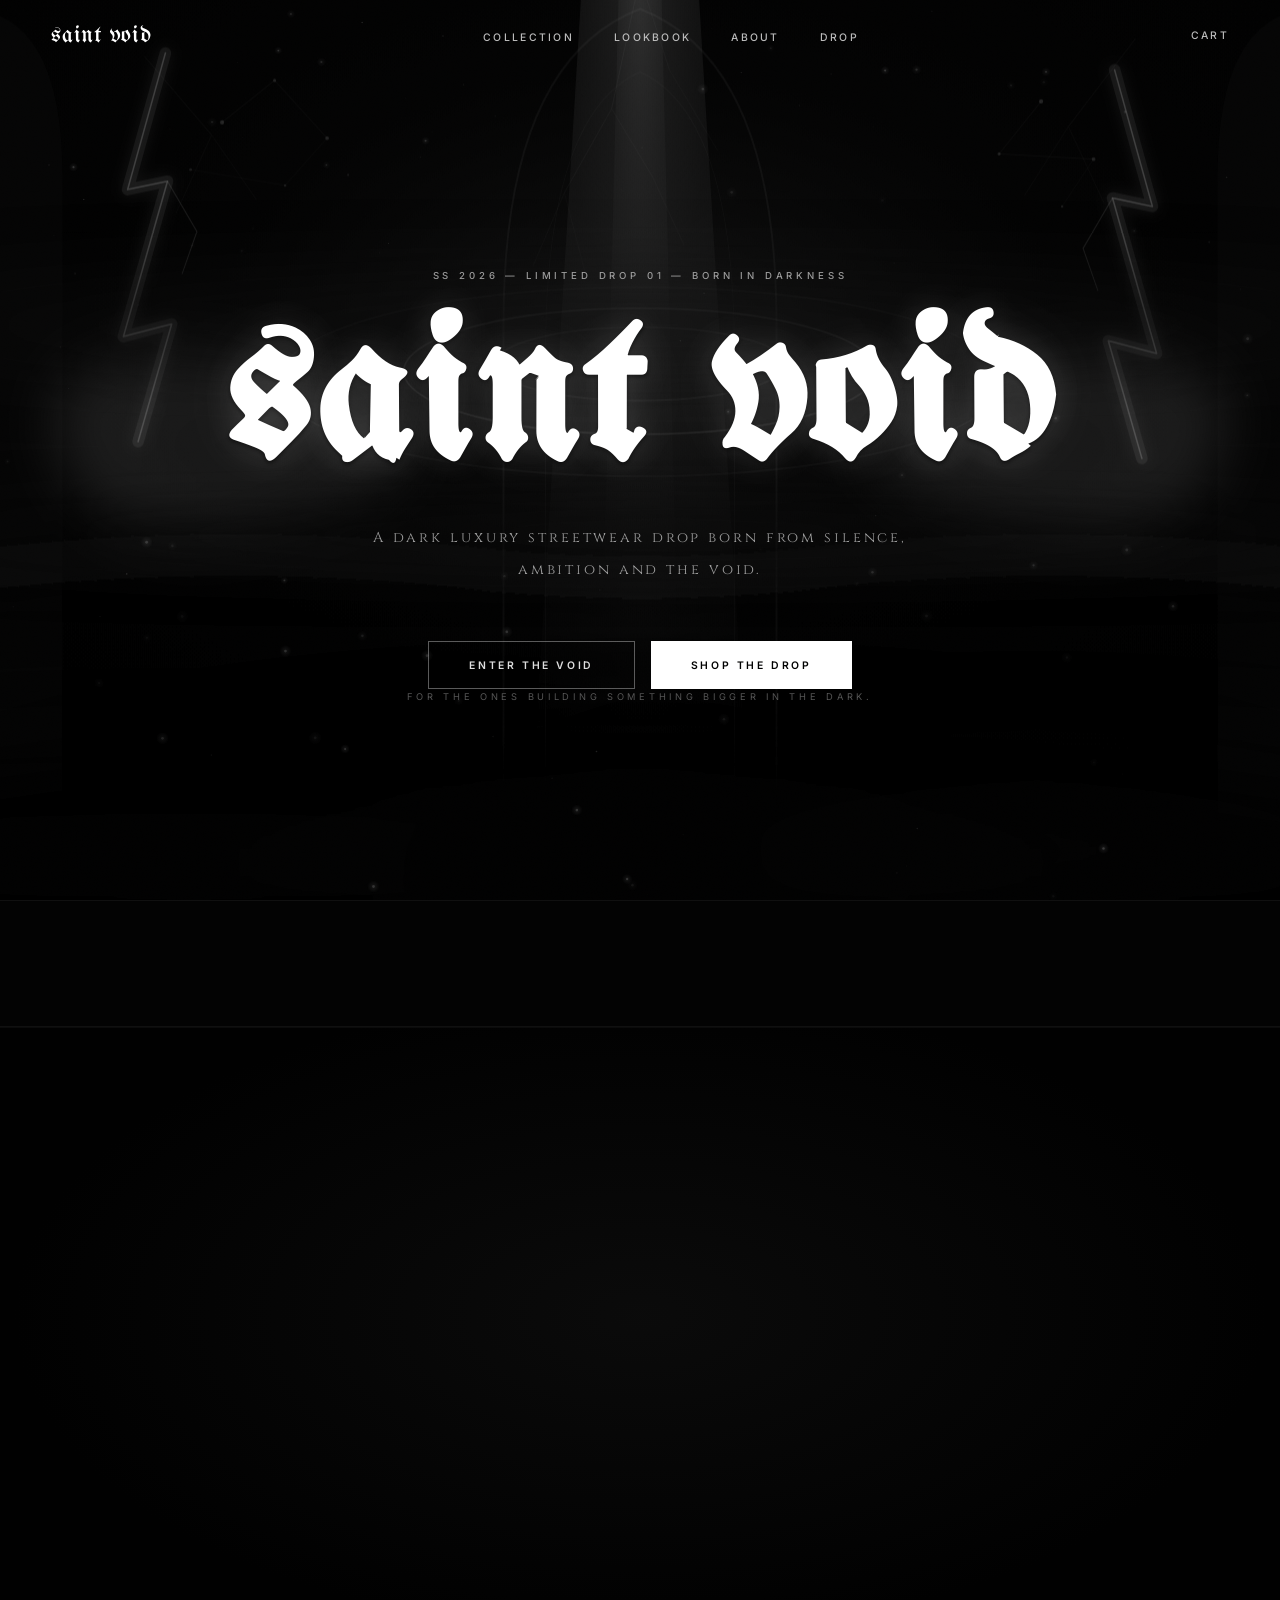
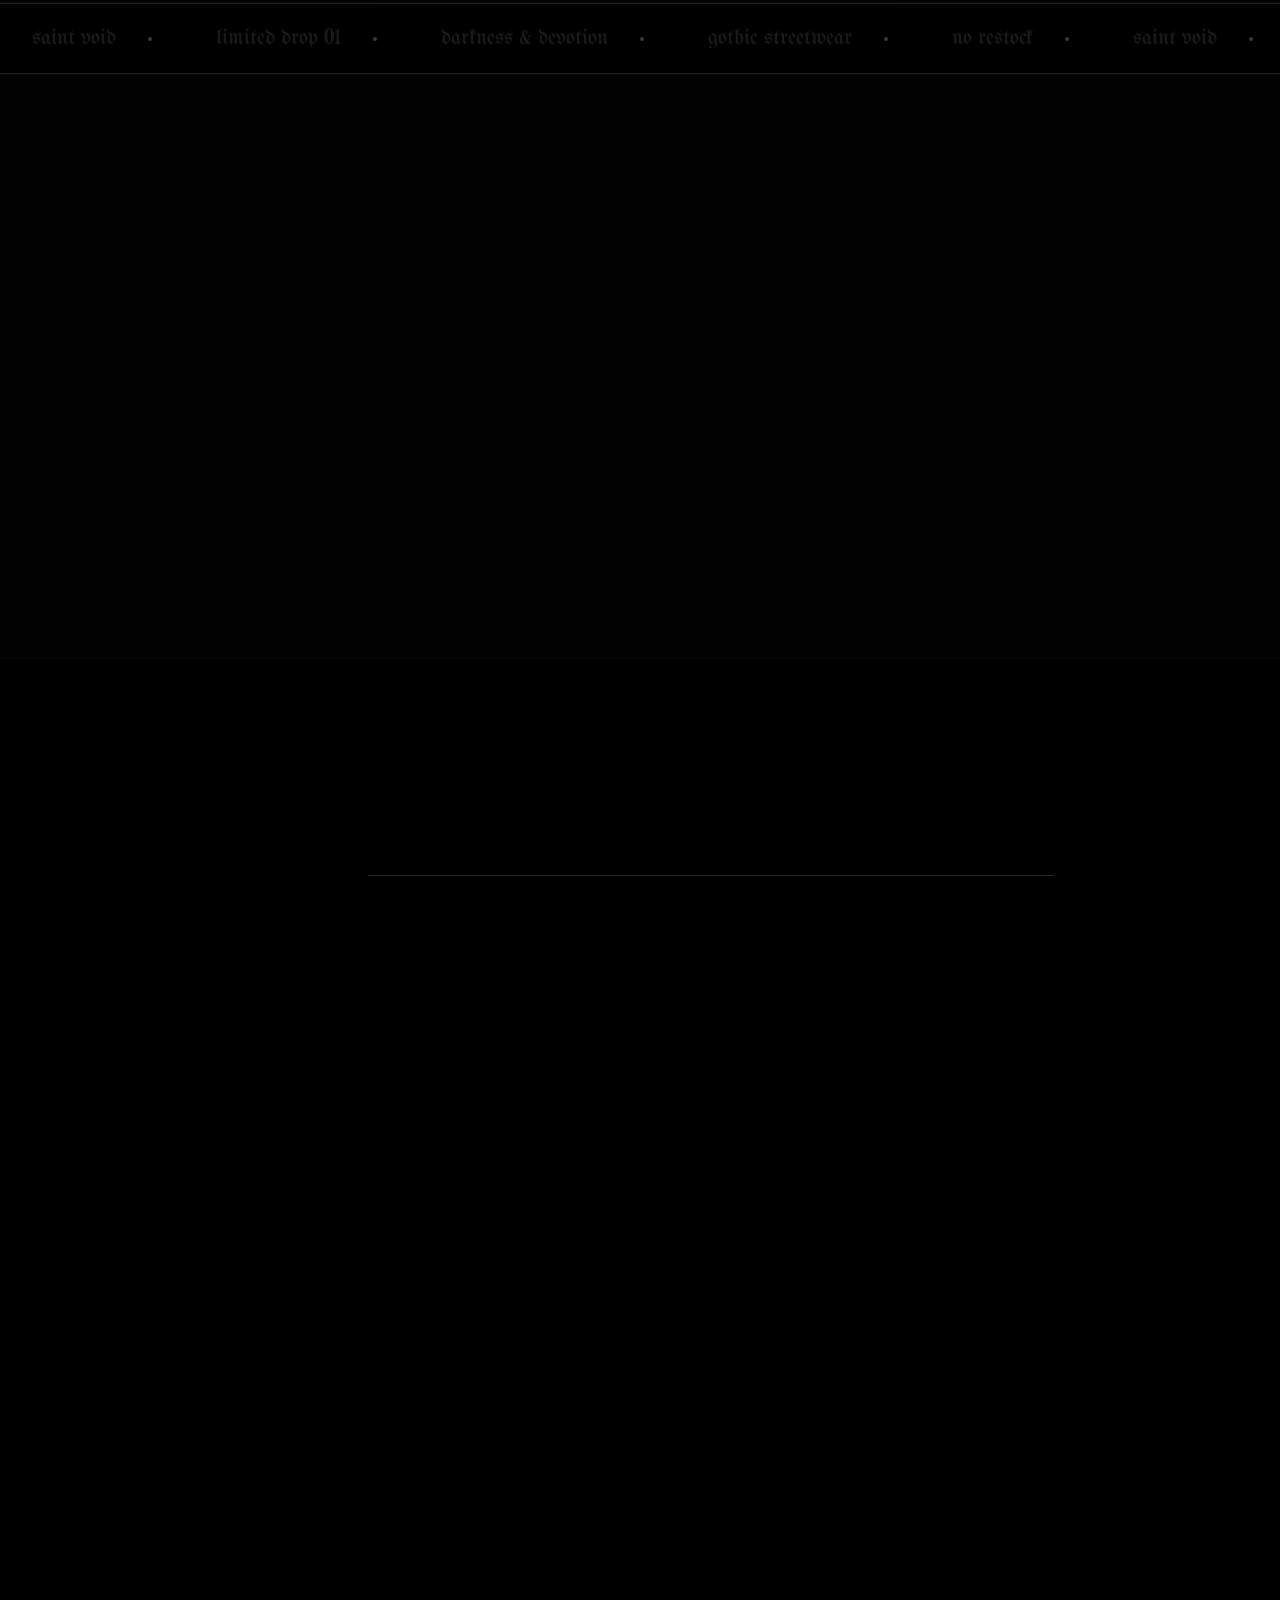
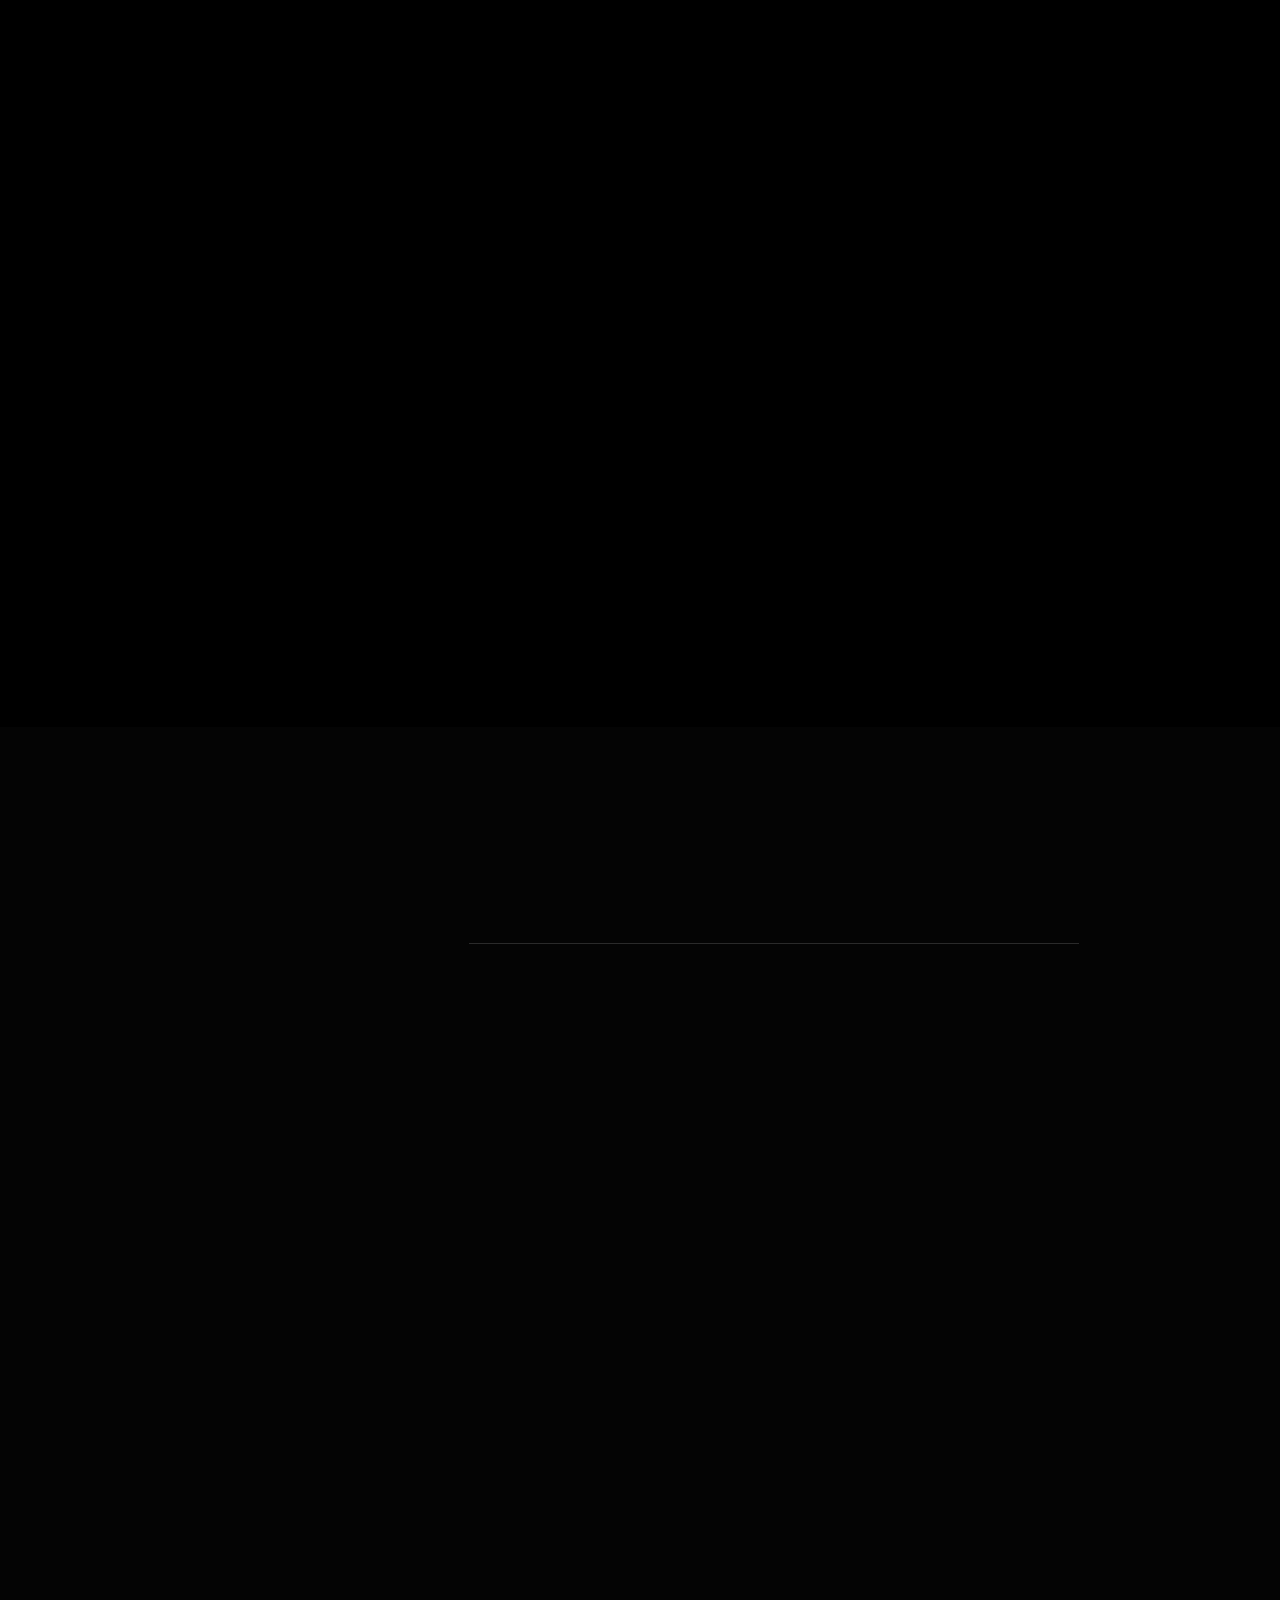
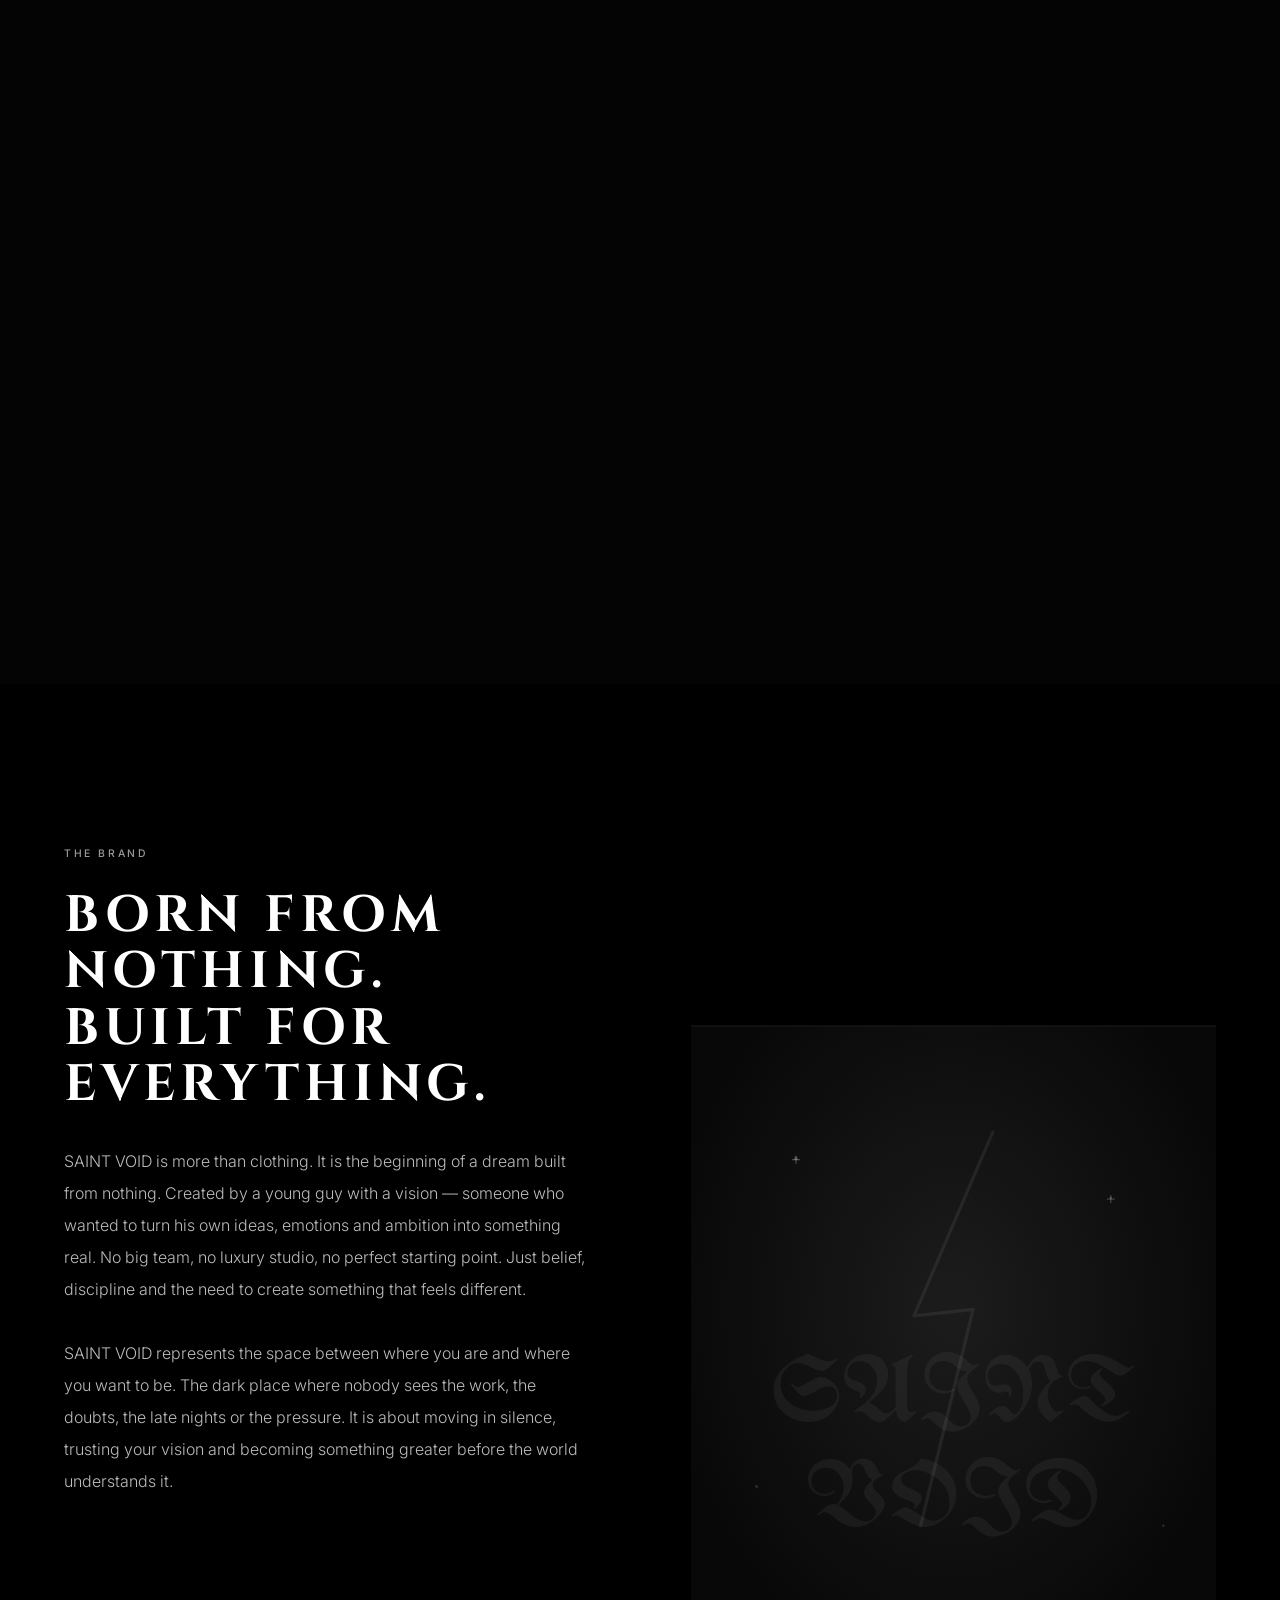
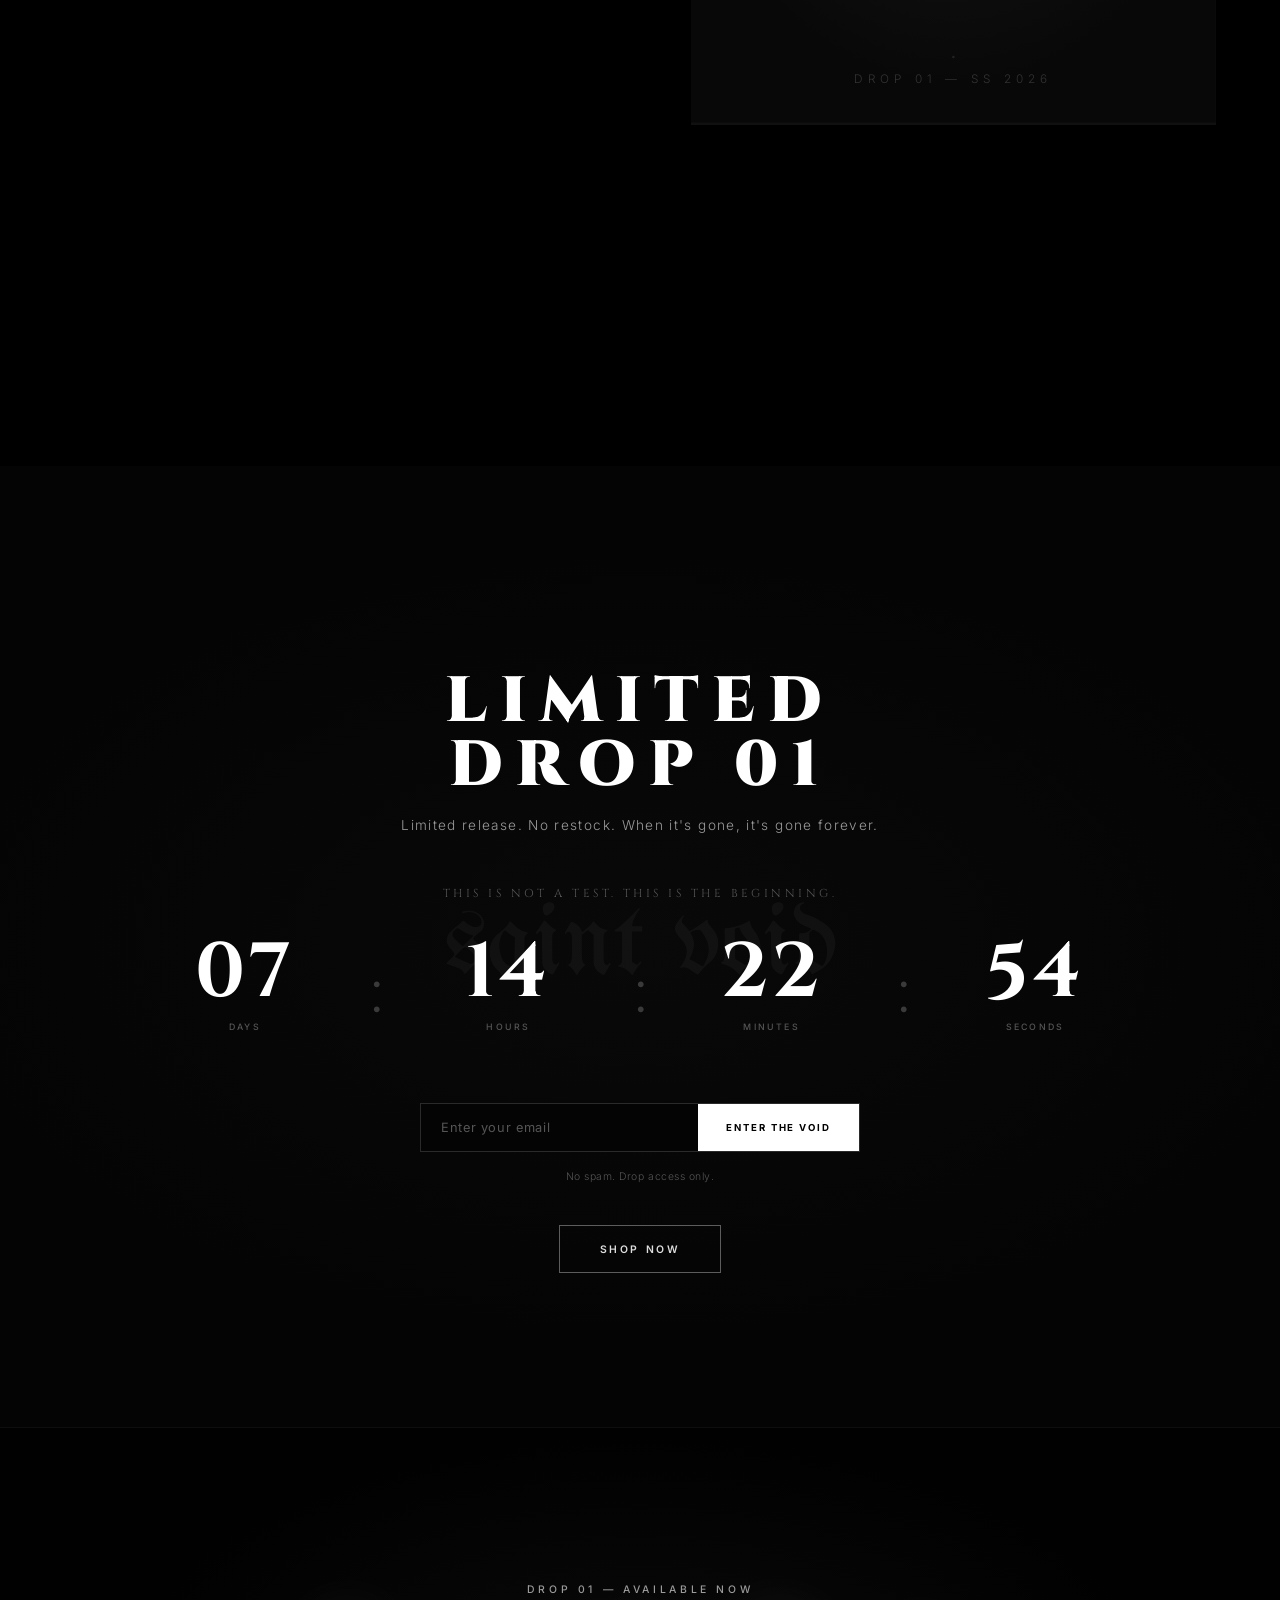
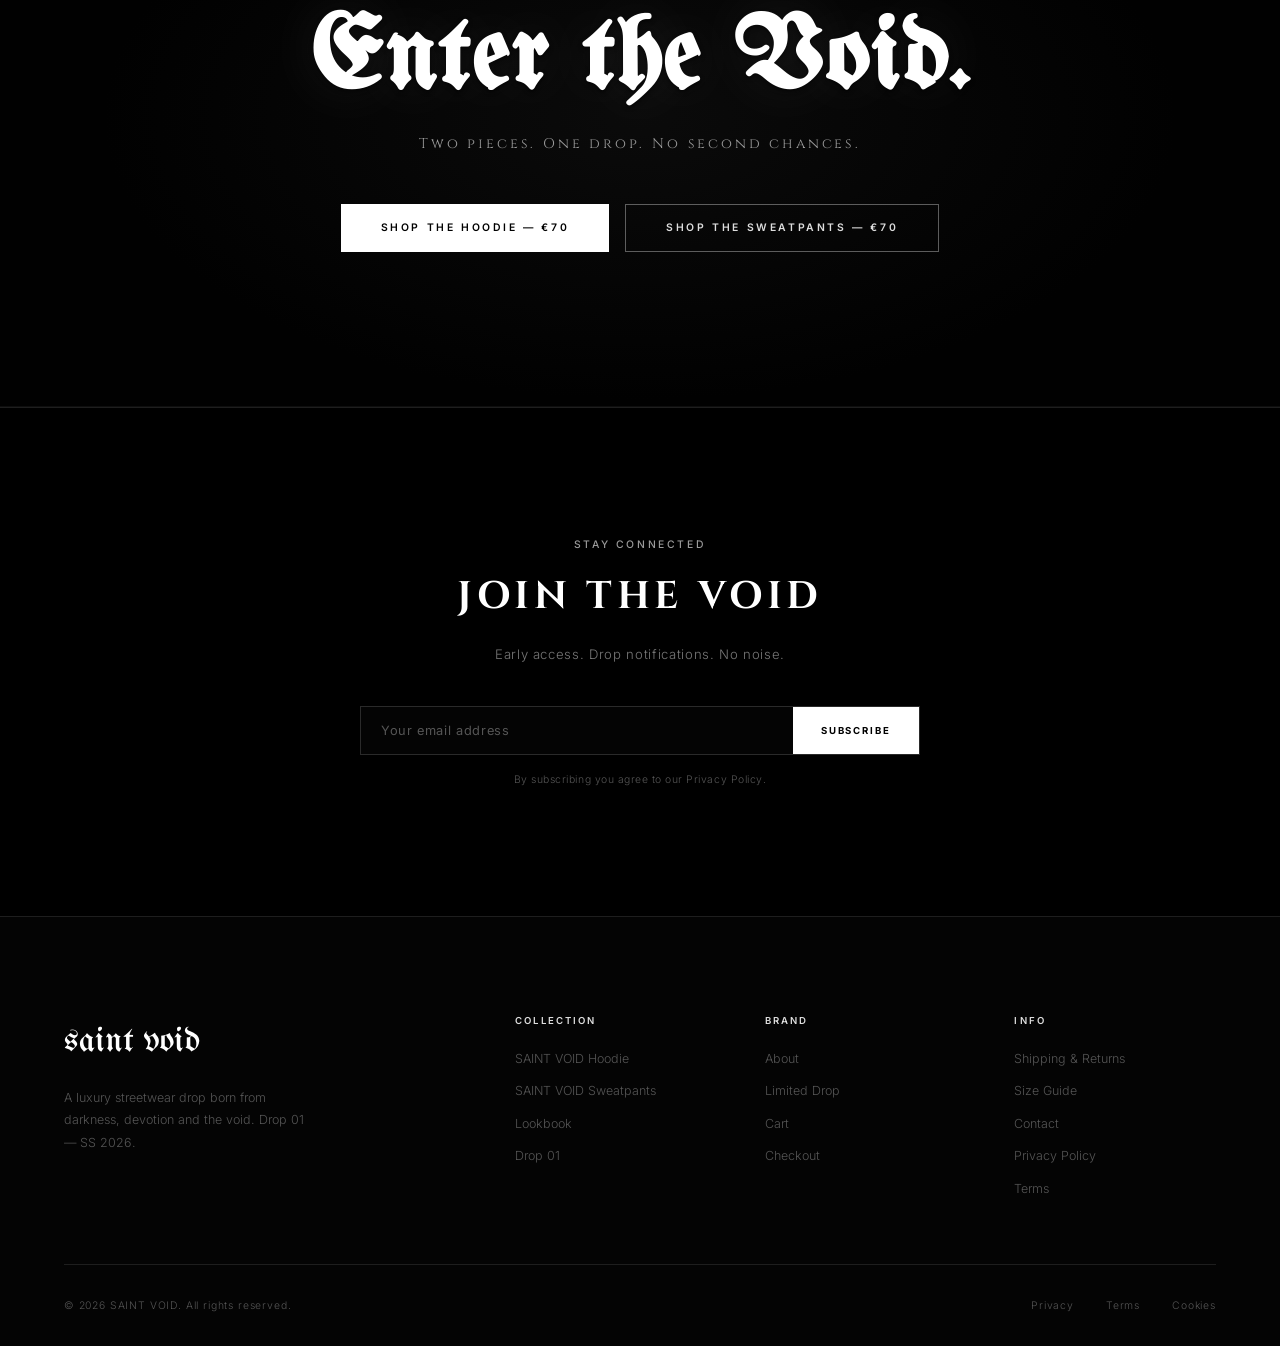
==== commit 94910c43: "Refine SAINT VOID cinematic hero intro Removed the overcrowded layering (5 cloud blobs + literal hoo" ====
--- a/index.html
+++ b/index.html
@@ -51,15 +51,6 @@
      ================================================ -->
 <section class="hero" id="hero">
   <div class="hero-bg"></div>
-
-  <!-- Void storm cloud atmosphere -->
-  <div class="hero-void-clouds" aria-hidden="true">
-    <div class="hero-cloud hero-cloud-1"></div>
-    <div class="hero-cloud hero-cloud-2"></div>
-    <div class="hero-cloud hero-cloud-3"></div>
-    <div class="hero-cloud hero-cloud-4"></div>
-    <div class="hero-cloud hero-cloud-5"></div>
-  </div>
 
   <!-- Cinematic atmospheric SVG background -->
   <svg class="hero-atmospheric" viewBox="0 0 1440 900" preserveAspectRatio="xMidYMid slice" xmlns="http://www.w3.org/2000/svg" aria-hidden="true">
@@ -212,6 +203,9 @@
     </g>
   </svg>
 
+  <!-- Cinematic mist layer -->
+  <div class="hero-smoke" aria-hidden="true"></div>
+
   <!-- CSS-animated fog layers -->
   <div class="hero-fog-1"></div>
   <div class="hero-fog-2"></div>
@@ -219,73 +213,6 @@
 
   <!-- Canvas particle stars -->
   <div class="hero-stars" aria-hidden="true"></div>
-
-  <!-- Ghosted hoodie silhouette floating in the void -->
-  <div class="hero-product-ghost" aria-hidden="true">
-    <svg viewBox="0 0 840 1080" xmlns="http://www.w3.org/2000/svg" preserveAspectRatio="xMidYMid meet">
-      <defs>
-        <filter id="ghostSoft">
-          <feGaussianBlur stdDeviation="3.5"/>
-        </filter>
-        <radialGradient id="hoodieGlow" cx="50%" cy="35%" r="55%">
-          <stop offset="0%" stop-color="rgba(255,255,255,0.08)"/>
-          <stop offset="100%" stop-color="rgba(255,255,255,0)"/>
-        </radialGradient>
-      </defs>
-
-      <!-- Soft glow bloom behind hoodie -->
-      <ellipse cx="420" cy="520" rx="280" ry="380" fill="url(#hoodieGlow)" filter="url(#ghostSoft)"/>
-
-      <!-- Hoodie body silhouette — filled -->
-      <path d="
-        M 210 980 L 210 320
-        Q 210 75 420 40
-        Q 630 75 630 320
-        L 630 980 Z
-      " fill="rgba(255,255,255,0.022)" filter="url(#ghostSoft)"/>
-
-      <!-- Hoodie outer edge outline -->
-      <path d="
-        M 210 980 L 210 320
-        Q 210 75 420 40
-        Q 630 75 630 320
-        L 630 980
-      " fill="none" stroke="rgba(255,255,255,0.07)" stroke-width="1.5"/>
-
-      <!-- Hood inner opening -->
-      <path d="
-        M 288 322
-        Q 288 152 420 115
-        Q 552 152 552 322 Z
-      " fill="rgba(0,0,0,0.22)"/>
-      <path d="
-        M 290 322
-        Q 290 155 420 118
-        Q 550 155 550 322
-      " fill="none" stroke="rgba(255,255,255,0.05)" stroke-width="1"/>
-
-      <!-- Kangaroo pocket -->
-      <rect x="325" y="580" width="190" height="152" rx="7"
-            fill="none" stroke="rgba(255,255,255,0.045)" stroke-width="1"/>
-
-      <!-- Center seam -->
-      <line x1="420" y1="322" x2="420" y2="980"
-            stroke="rgba(255,255,255,0.028)" stroke-width="1"
-            stroke-dasharray="10,14"/>
-
-      <!-- Left drawstring -->
-      <path d="M 382 324 Q 372 406 364 466"
-            fill="none" stroke="rgba(255,255,255,0.055)" stroke-width="1.5"
-            stroke-linecap="round"/>
-      <circle cx="362" cy="470" r="5" fill="rgba(255,255,255,0.065)"/>
-
-      <!-- Right drawstring -->
-      <path d="M 458 324 Q 468 406 476 466"
-            fill="none" stroke="rgba(255,255,255,0.055)" stroke-width="1.5"
-            stroke-linecap="round"/>
-      <circle cx="478" cy="470" r="5" fill="rgba(255,255,255,0.065)"/>
-    </svg>
-  </div>
 
   <div class="hero-content">
     <span class="hero-label fade-in">SS 2026 — Limited Drop 01 — Born in Darkness</span>
--- a/css/styles.css
+++ b/css/styles.css
@@ -345,6 +345,12 @@
     radial-gradient(ellipse 45% 95% at 100% 50%, rgba(1,1,1,0.9) 0%, transparent 45%),
     radial-gradient(ellipse 20% 32% at 50% 14%, rgba(40,40,40,0.25) 0%, transparent 50%),
     #010101;
+  animation: heroKenBurns 45s ease-in-out infinite alternate;
+}
+
+@keyframes heroKenBurns {
+  from { transform: scale(1); }
+  to   { transform: scale(1.07) translate(-1%, 0.5%); }
 }
 
 /* Atmospheric SVG layer */
@@ -383,7 +389,7 @@
   height: 52%;
   background: radial-gradient(ellipse 65% 55% at 28% 100%, rgba(4,4,4,0.97) 0%, rgba(2,2,2,0.75) 35%, transparent 65%);
   filter: blur(35px);
-  z-index: 2;
+  z-index: 3;
   animation: fogDriftL 26s ease-in-out infinite;
 }
 
@@ -393,7 +399,7 @@
   height: 42%;
   background: radial-gradient(ellipse 55% 75% at 72% 100%, rgba(5,5,5,0.93) 0%, transparent 60%);
   filter: blur(45px);
-  z-index: 2;
+  z-index: 3;
   animation: fogDriftR 33s ease-in-out infinite;
 }
 
@@ -403,7 +409,7 @@
   height: 58%;
   background: radial-gradient(ellipse 80% 48% at 50% 100%, rgba(3,3,3,0.88) 0%, rgba(1,1,1,0.55) 40%, transparent 62%);
   filter: blur(55px);
-  z-index: 3;
+  z-index: 4;
   animation: fogRise 40s ease-in-out infinite;
 }
 
@@ -505,9 +511,9 @@
 }
 
 /* ================================================
-   VOID STORM CLOUD ATMOSPHERE
-   ================================================ */
-.hero-void-clouds {
+   CINEMATIC SMOKE / MIST LAYER
+   ================================================ */
+.hero-smoke {
   position: absolute;
   inset: 0;
   z-index: 2;
@@ -515,111 +521,47 @@
   overflow: hidden;
 }
 
-.hero-cloud {
+.hero-smoke::before {
+  content: '';
   position: absolute;
-  border-radius: 50%;
-  pointer-events: none;
-  will-change: transform;
-}
-
-.hero-cloud-1 {
-  width: 900px;
-  height: 420px;
-  top: -8%;
-  left: -12%;
-  background: radial-gradient(ellipse 60% 55% at 45% 50%, rgba(255,255,255,0.055) 0%, rgba(200,200,200,0.018) 50%, transparent 72%);
-  filter: blur(90px);
-  animation: voidDrift1 32s ease-in-out infinite;
-}
-
-.hero-cloud-2 {
-  width: 750px;
-  height: 360px;
-  top: -6%;
-  right: -10%;
-  background: radial-gradient(ellipse 55% 50% at 55% 45%, rgba(255,255,255,0.048) 0%, rgba(180,180,180,0.015) 55%, transparent 75%);
-  filter: blur(100px);
-  animation: voidDrift2 28s ease-in-out infinite;
-  animation-delay: -8s;
-}
-
-.hero-cloud-3 {
-  width: 1100px;
-  height: 280px;
-  top: 8%;
-  left: calc(50% - 550px);
-  background: radial-gradient(ellipse 70% 60% at 50% 40%, rgba(255,255,255,0.035) 0%, transparent 68%);
-  filter: blur(115px);
-  animation: voidDrift3 38s ease-in-out infinite;
-  animation-delay: -15s;
-}
-
-.hero-cloud-4 {
-  width: 580px;
-  height: 480px;
-  top: 18%;
-  left: -4%;
-  background: radial-gradient(ellipse 50% 60% at 50% 50%, rgba(255,255,255,0.042) 0%, transparent 68%);
-  filter: blur(75px);
-  animation: voidDrift4 24s ease-in-out infinite;
-  animation-delay: -5s;
-}
-
-.hero-cloud-5 {
-  width: 560px;
-  height: 460px;
-  top: 14%;
-  right: -2%;
-  background: radial-gradient(ellipse 52% 58% at 50% 50%, rgba(255,255,255,0.038) 0%, transparent 66%);
-  filter: blur(82px);
-  animation: voidDrift5 26s ease-in-out infinite;
-  animation-delay: -12s;
-}
-
-@keyframes voidDrift1 {
-  0%, 100% { transform: translate(0, 0) scale(1); }
-  33%       { transform: translate(65px, 38px) scale(1.06); }
-  66%       { transform: translate(-28px, 60px) scale(0.96); }
-}
-@keyframes voidDrift2 {
-  0%, 100% { transform: translate(0, 0) scale(1); }
-  40%       { transform: translate(-52px, 42px) scale(1.05); }
-  70%       { transform: translate(22px, 68px) scale(0.97); }
-}
-@keyframes voidDrift3 {
-  0%, 100% { transform: scale(1); }
-  50%       { transform: translateX(38px) scale(1.04); }
-}
-@keyframes voidDrift4 {
-  0%, 100% { transform: translate(0, 0) scale(1); }
-  45%       { transform: translate(38px, -28px) scale(1.05); }
-  80%       { transform: translate(-18px, 48px) scale(0.97); }
-}
-@keyframes voidDrift5 {
-  0%, 100% { transform: translate(0, 0) scale(1); }
-  35%       { transform: translate(-42px, 28px) scale(1.04); }
-  72%       { transform: translate(18px, -38px) scale(0.96); }
-}
-
-/* ================================================
-   HERO PRODUCT GHOST SILHOUETTE
-   ================================================ */
-.hero-product-ghost {
+  top: 30%;
+  left: -40%;
+  width: 180%;
+  height: 110px;
+  background: radial-gradient(ellipse 58% 100% at 50% 50%,
+    rgba(18,18,18,0.70) 0%,
+    rgba(12,12,12,0.32) 52%,
+    transparent 72%);
+  filter: blur(32px);
+  animation: smokeWisp1 32s ease-in-out infinite;
+}
+
+.hero-smoke::after {
+  content: '';
   position: absolute;
-  top: 5%;
-  left: 50%;
-  transform: translateX(-50%);
-  width: min(380px, 44vw);
-  z-index: 3;
-  pointer-events: none;
-  mix-blend-mode: lighten;
-  filter: blur(1.5px);
-  animation: ghostBreath 9s ease-in-out infinite;
-}
-
-@keyframes ghostBreath {
-  0%, 100% { opacity: 0.85; }
-  50%       { opacity: 1; }
+  top: 55%;
+  left: -25%;
+  width: 155%;
+  height: 80px;
+  background: radial-gradient(ellipse 62% 100% at 50% 50%,
+    rgba(15,15,15,0.60) 0%,
+    rgba(10,10,10,0.25) 56%,
+    transparent 76%);
+  filter: blur(24px);
+  animation: smokeWisp2 26s ease-in-out infinite;
+  animation-delay: -11s;
+}
+
+@keyframes smokeWisp1 {
+  0%, 100% { transform: translateX(0)    scaleY(1);    opacity: 0.85; }
+  38%       { transform: translateX(-62px) scaleY(1.22); opacity: 1;    }
+  72%       { transform: translateX(-26px) scaleY(0.86); opacity: 0.75; }
+}
+
+@keyframes smokeWisp2 {
+  0%, 100% { transform: translateX(0)   scaleY(1);    opacity: 0.80; }
+  42%       { transform: translateX(70px) scaleY(1.15); opacity: 0.95; }
+  78%       { transform: translateX(28px) scaleY(0.90); opacity: 0.72; }
 }
 
 /* ================================================
@@ -670,7 +612,7 @@
   position: absolute;
   inset: 0;
   pointer-events: none;
-  z-index: 4;
+  z-index: 5;
 }
 
 .hero-content {
@@ -2764,7 +2706,10 @@
    ACCESSIBILITY — REDUCED MOTION
    ================================================ */
 @media (prefers-reduced-motion: reduce) {
+  .hero-bg          { animation: none !important; }
   .hero-brand       { animation: none !important; }
+  .hero-smoke::before,
+  .hero-smoke::after { animation: none !important; }
   .hero-fog-1,
   .hero-fog-2,
   .hero-fog-3       { animation: none !important; }
@@ -2775,12 +2720,6 @@
   #heroHalo1,
   #heroHalo2        { animation: none !important; }
   #heroLightBeam    { animation: none !important; }
-  .hero-cloud-1,
-  .hero-cloud-2,
-  .hero-cloud-3,
-  .hero-cloud-4,
-  .hero-cloud-5     { animation: none !important; }
-  .hero-product-ghost { animation: none !important; }
   .hero-content .fade-in {
     transition: none !important;
     opacity: 1 !important;
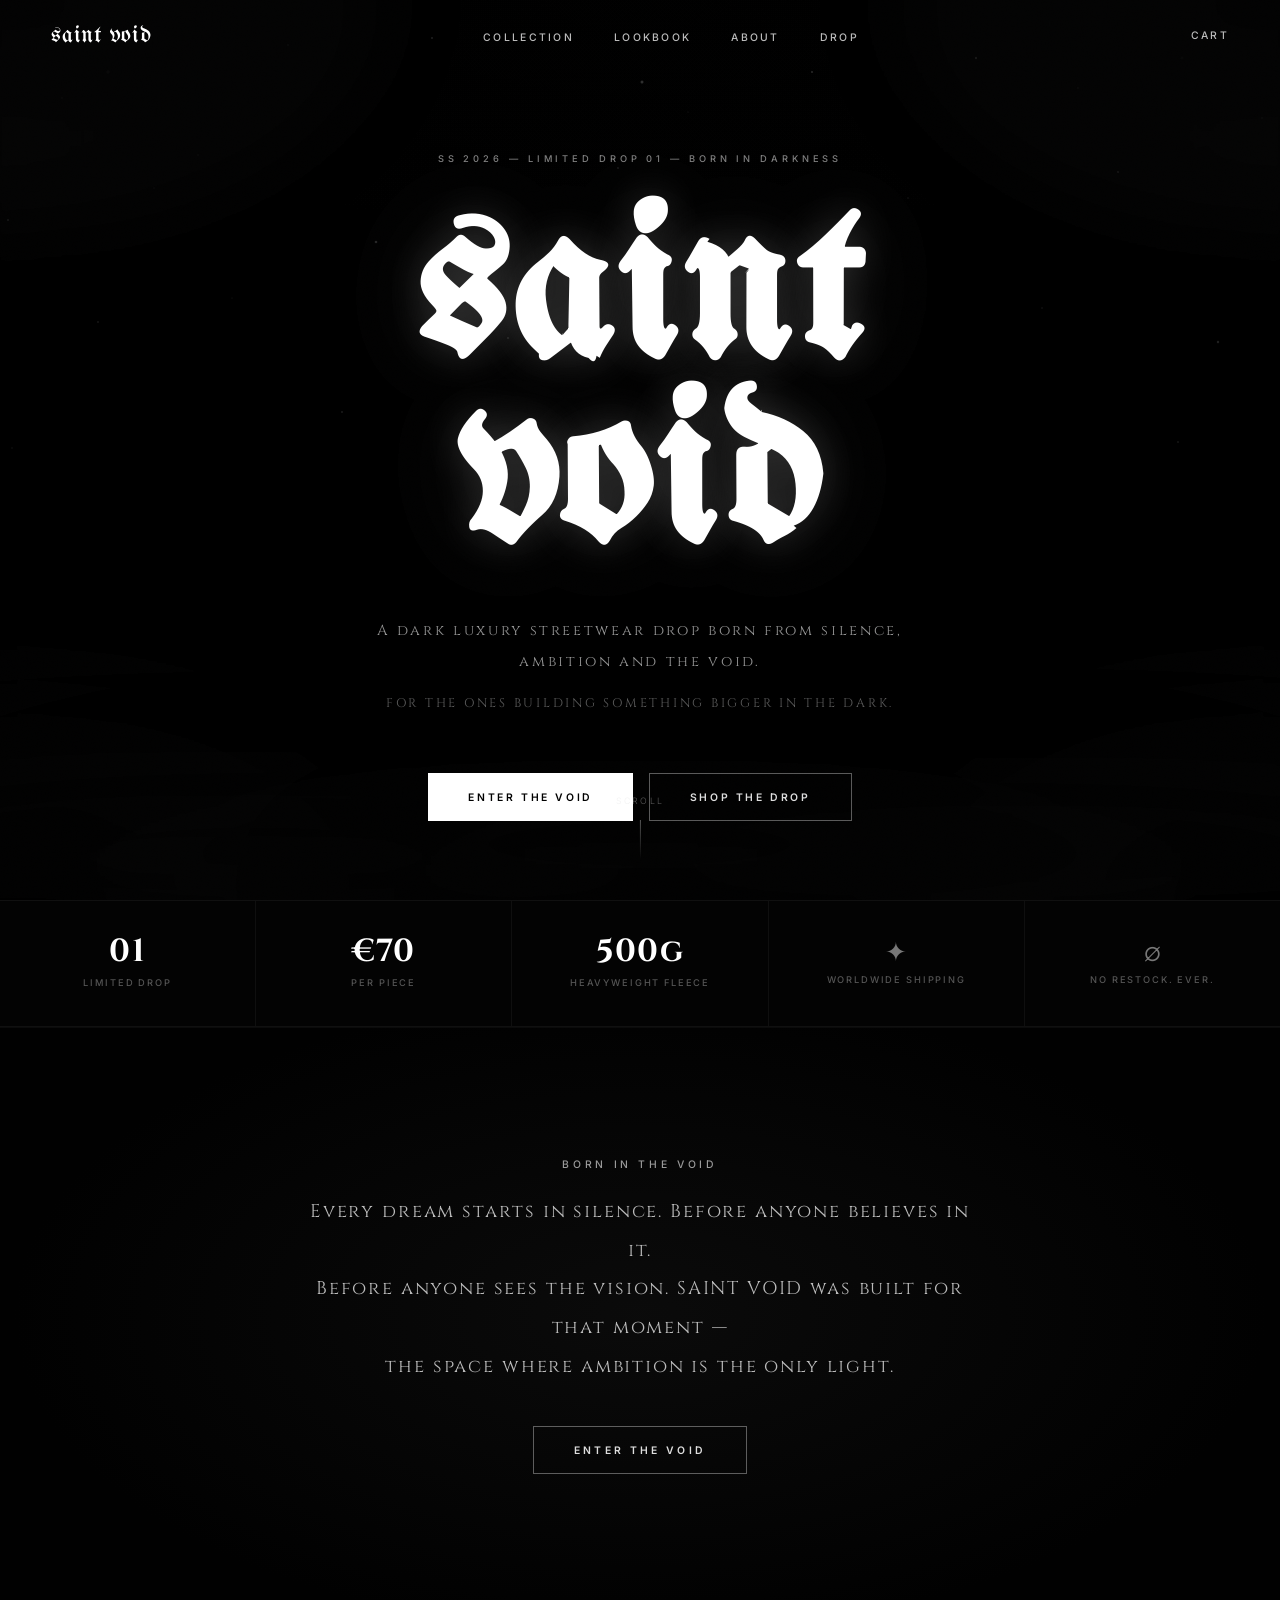
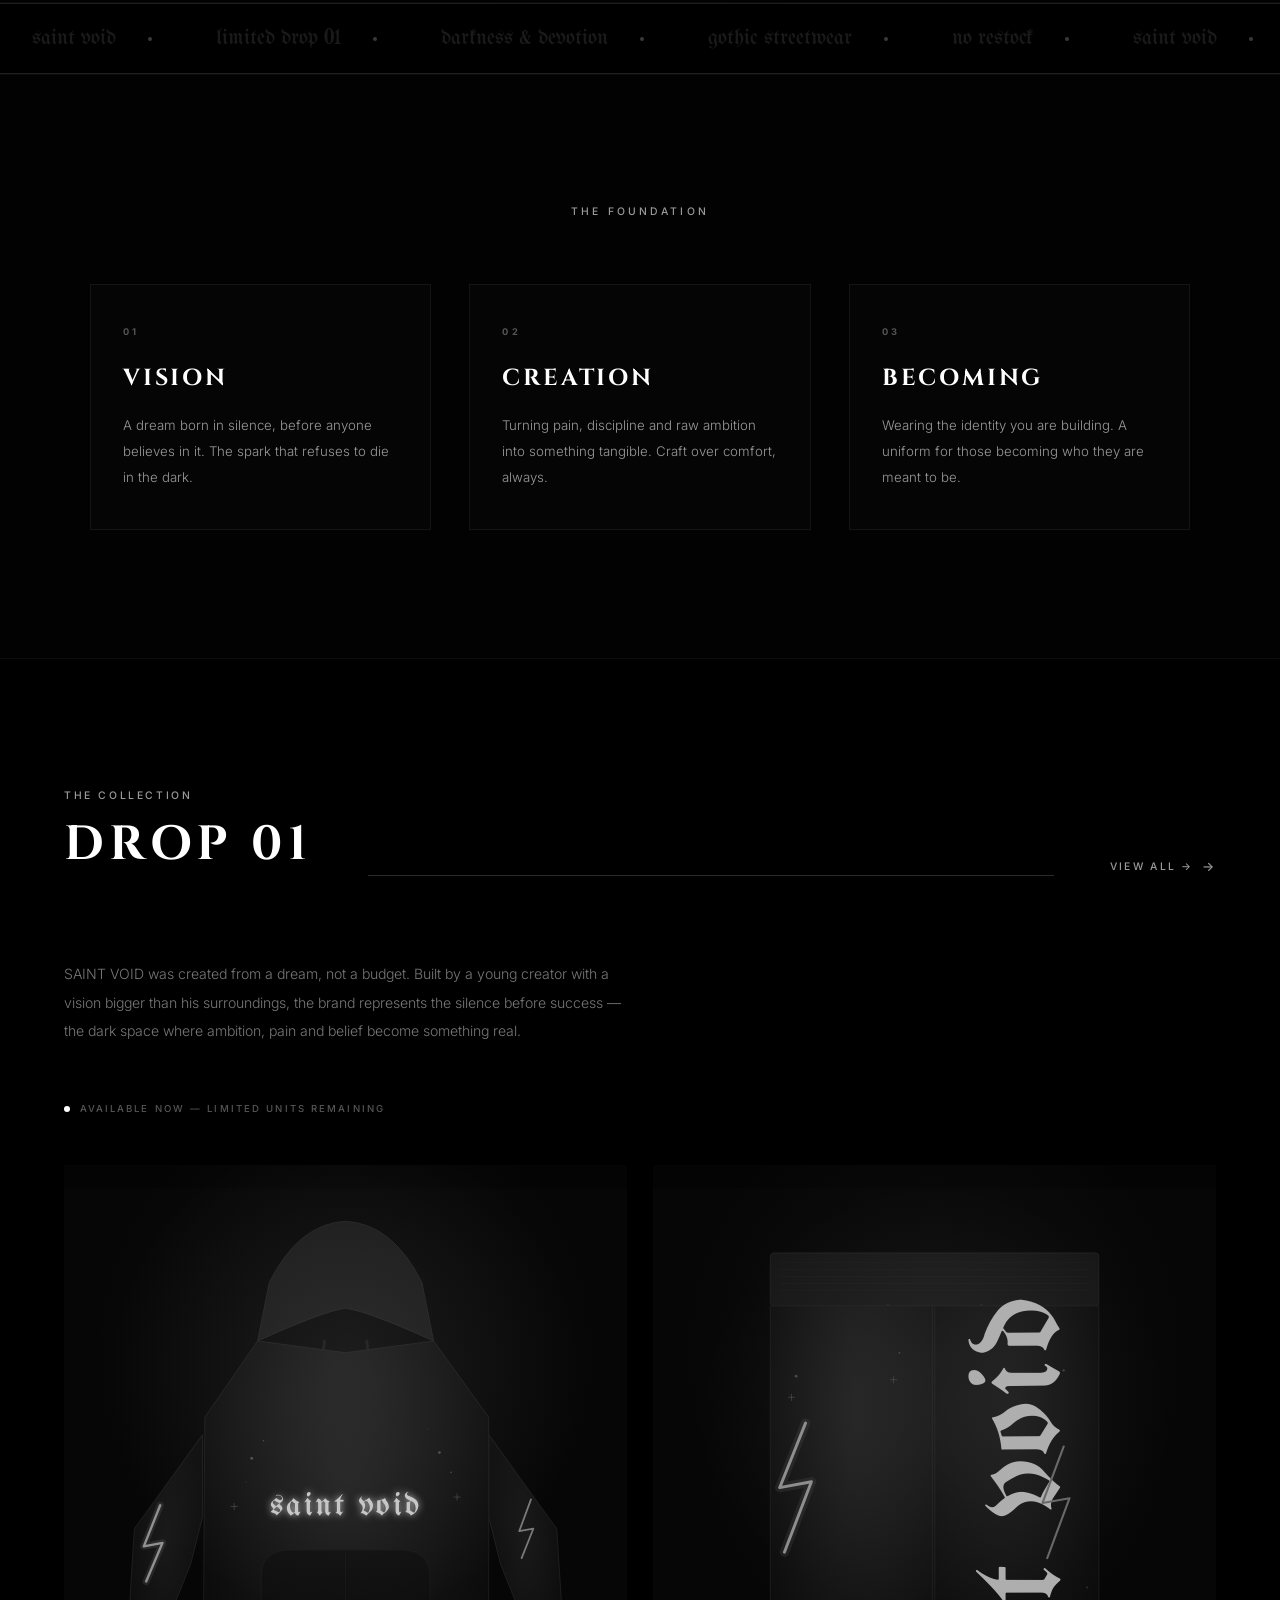
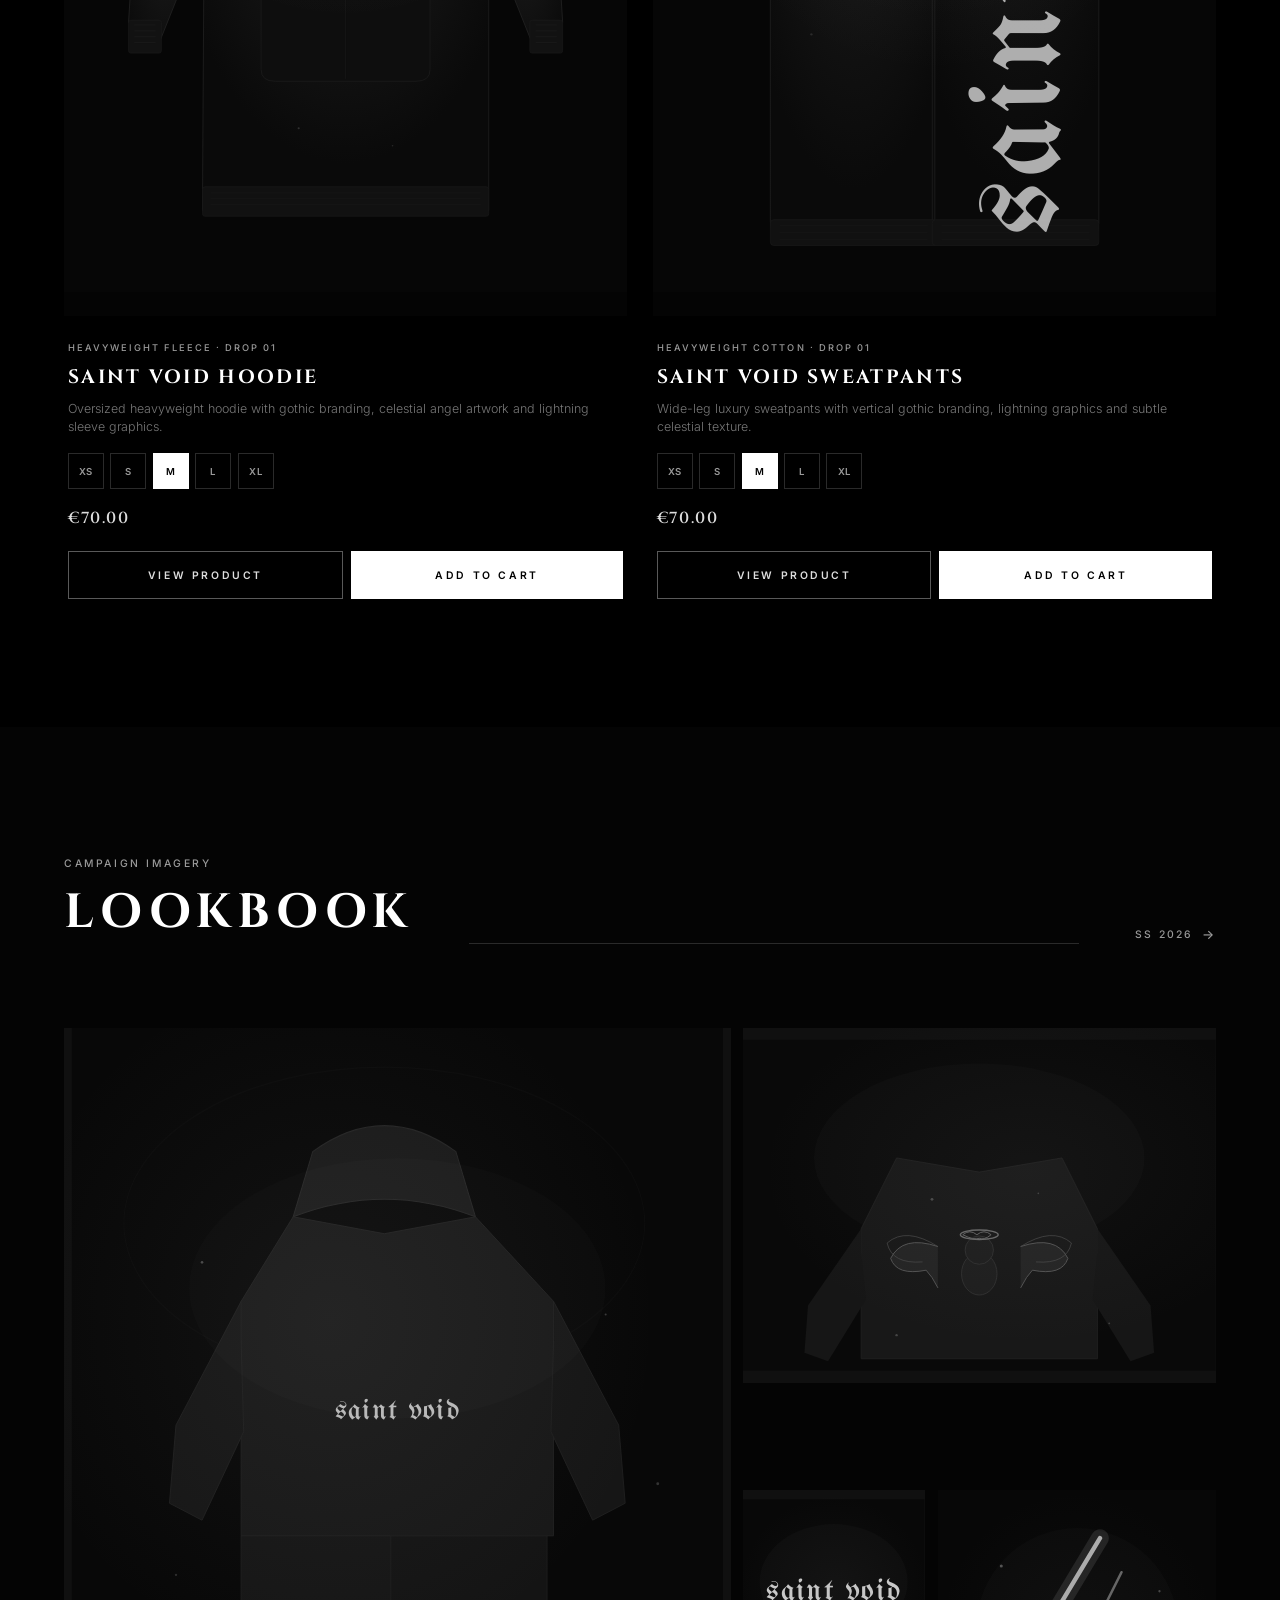
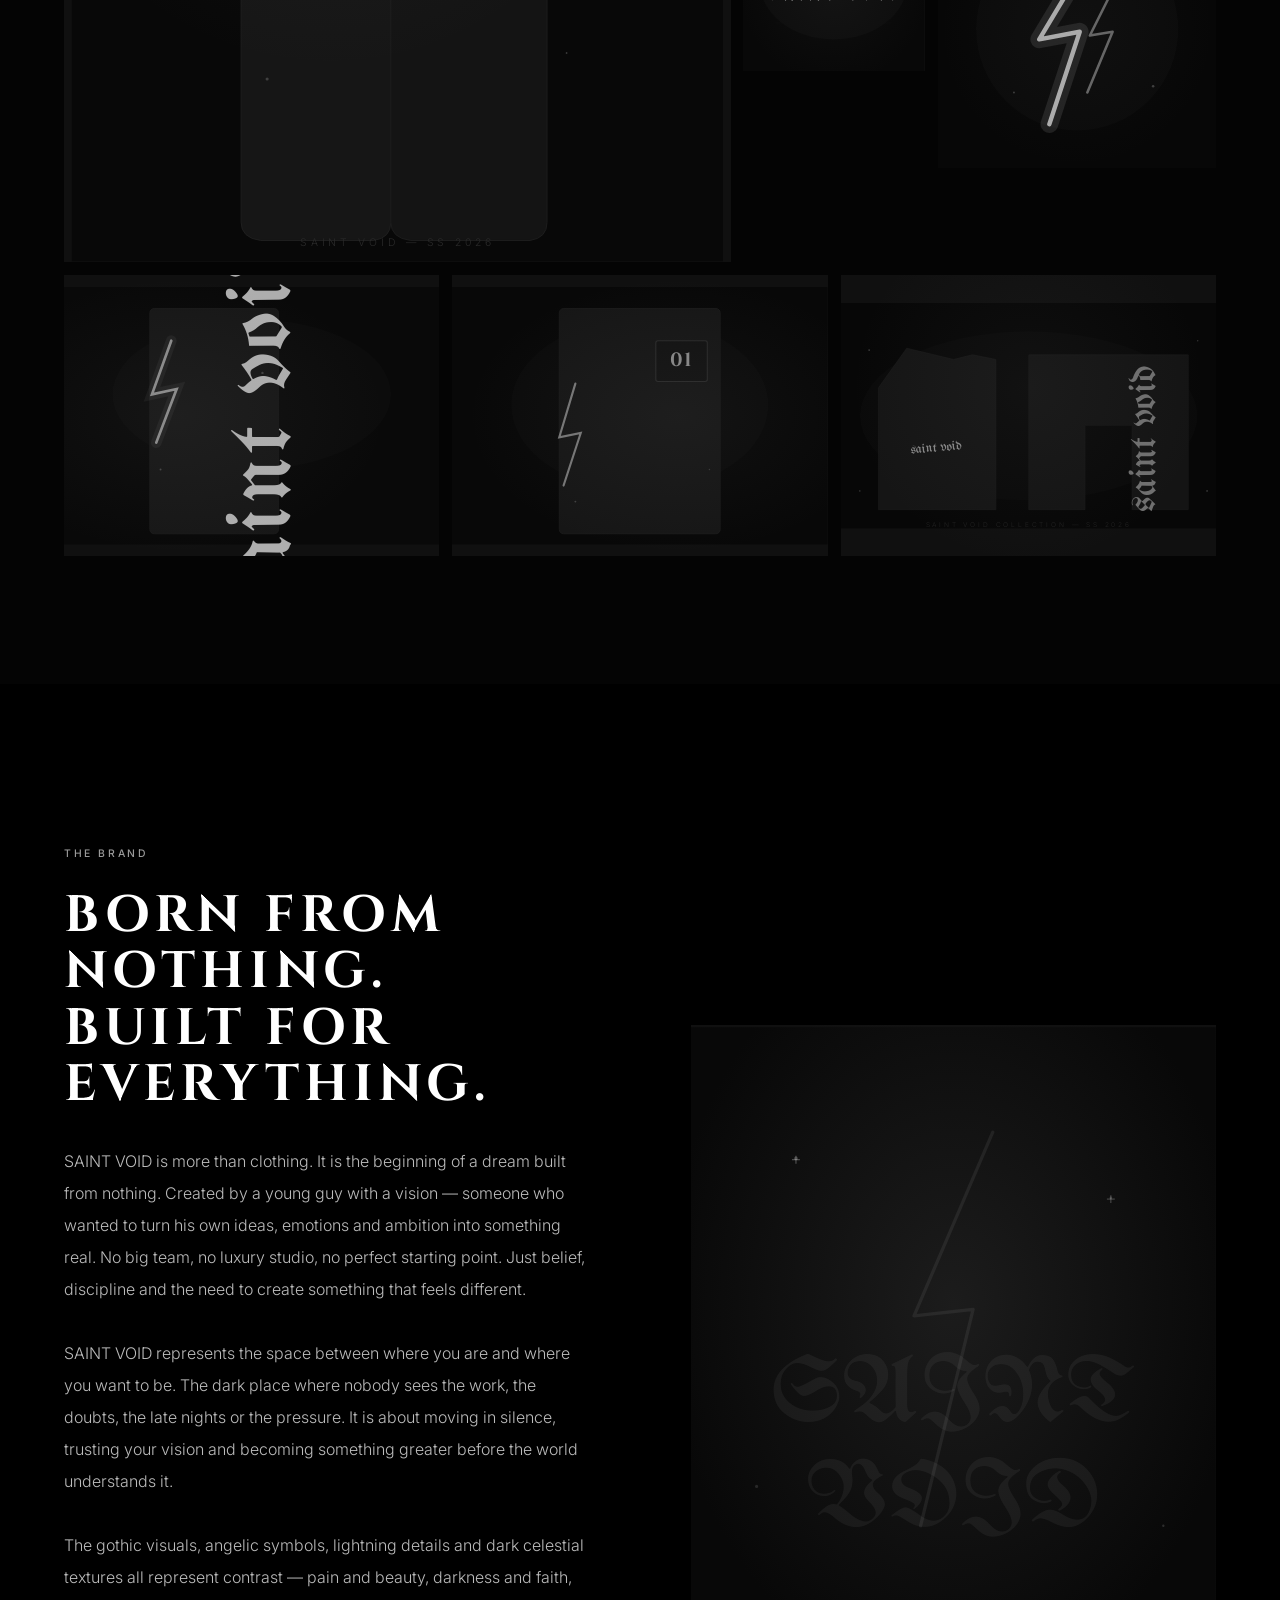
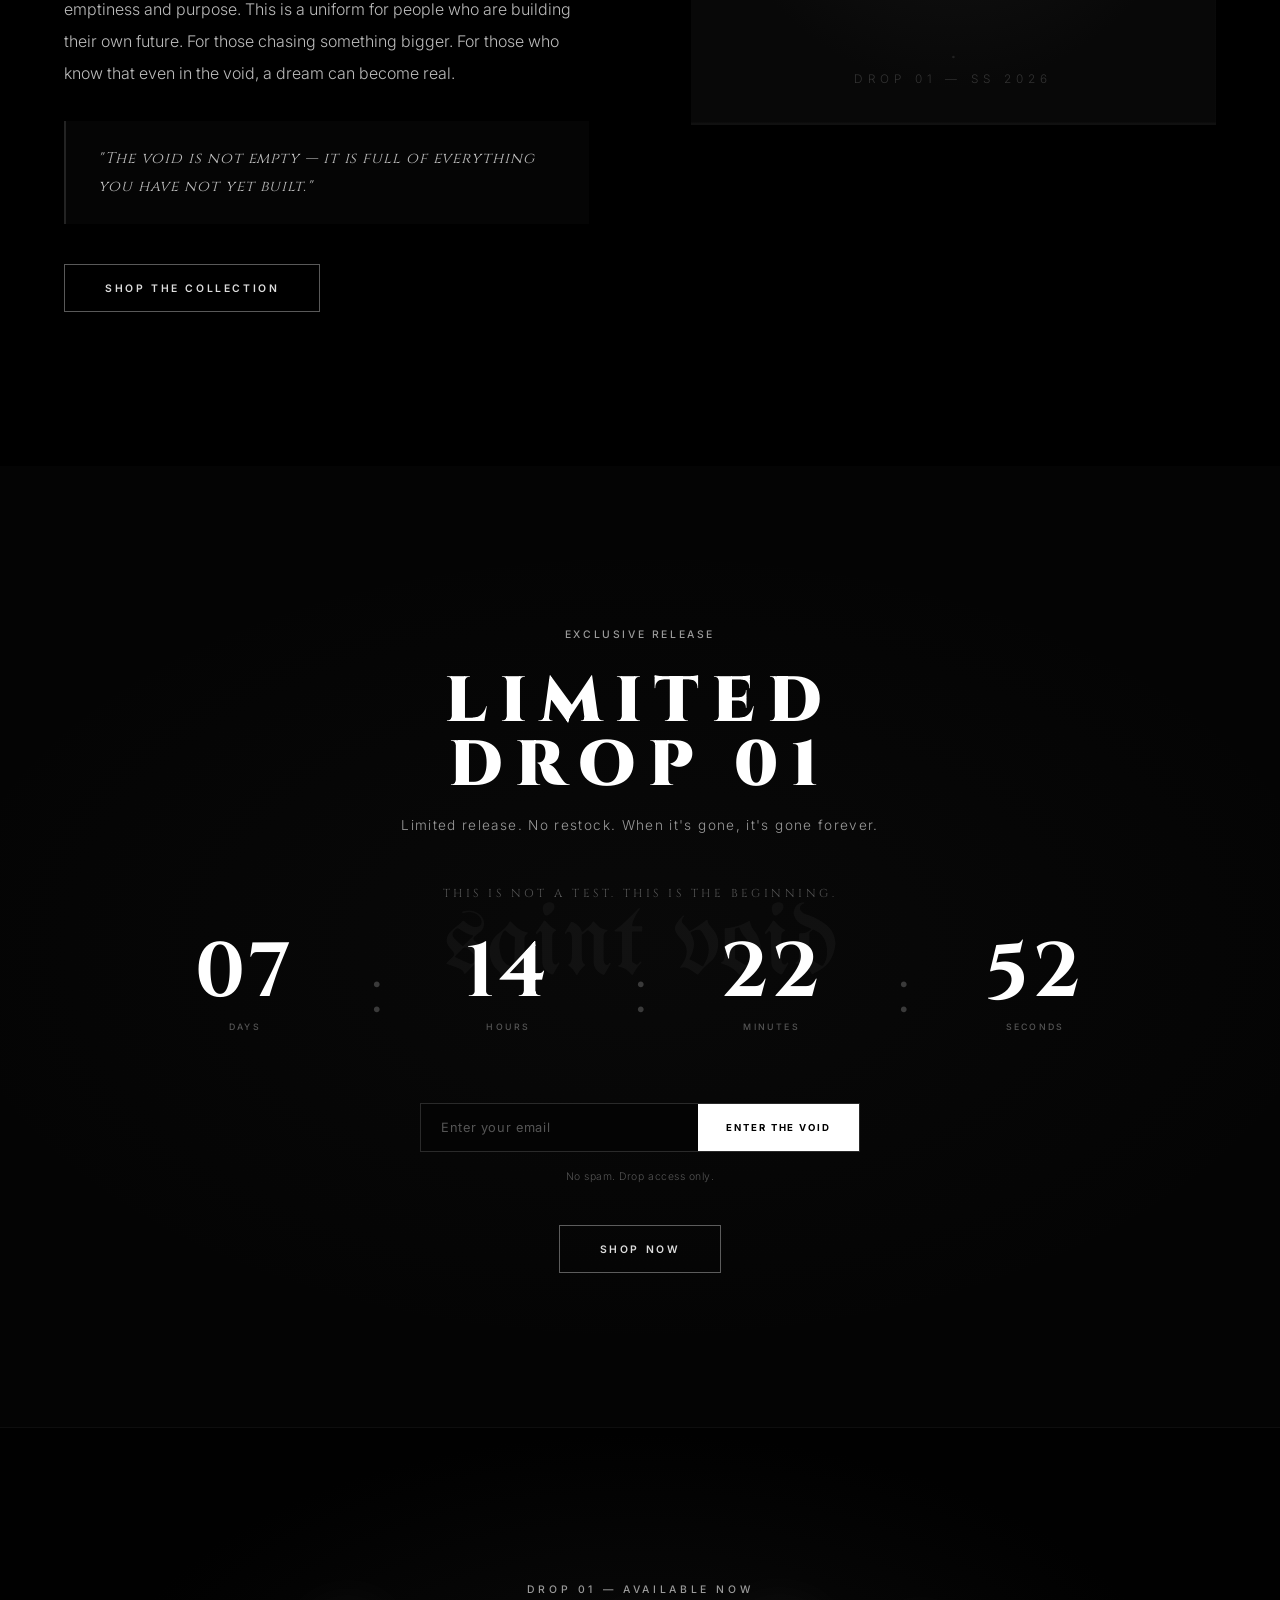
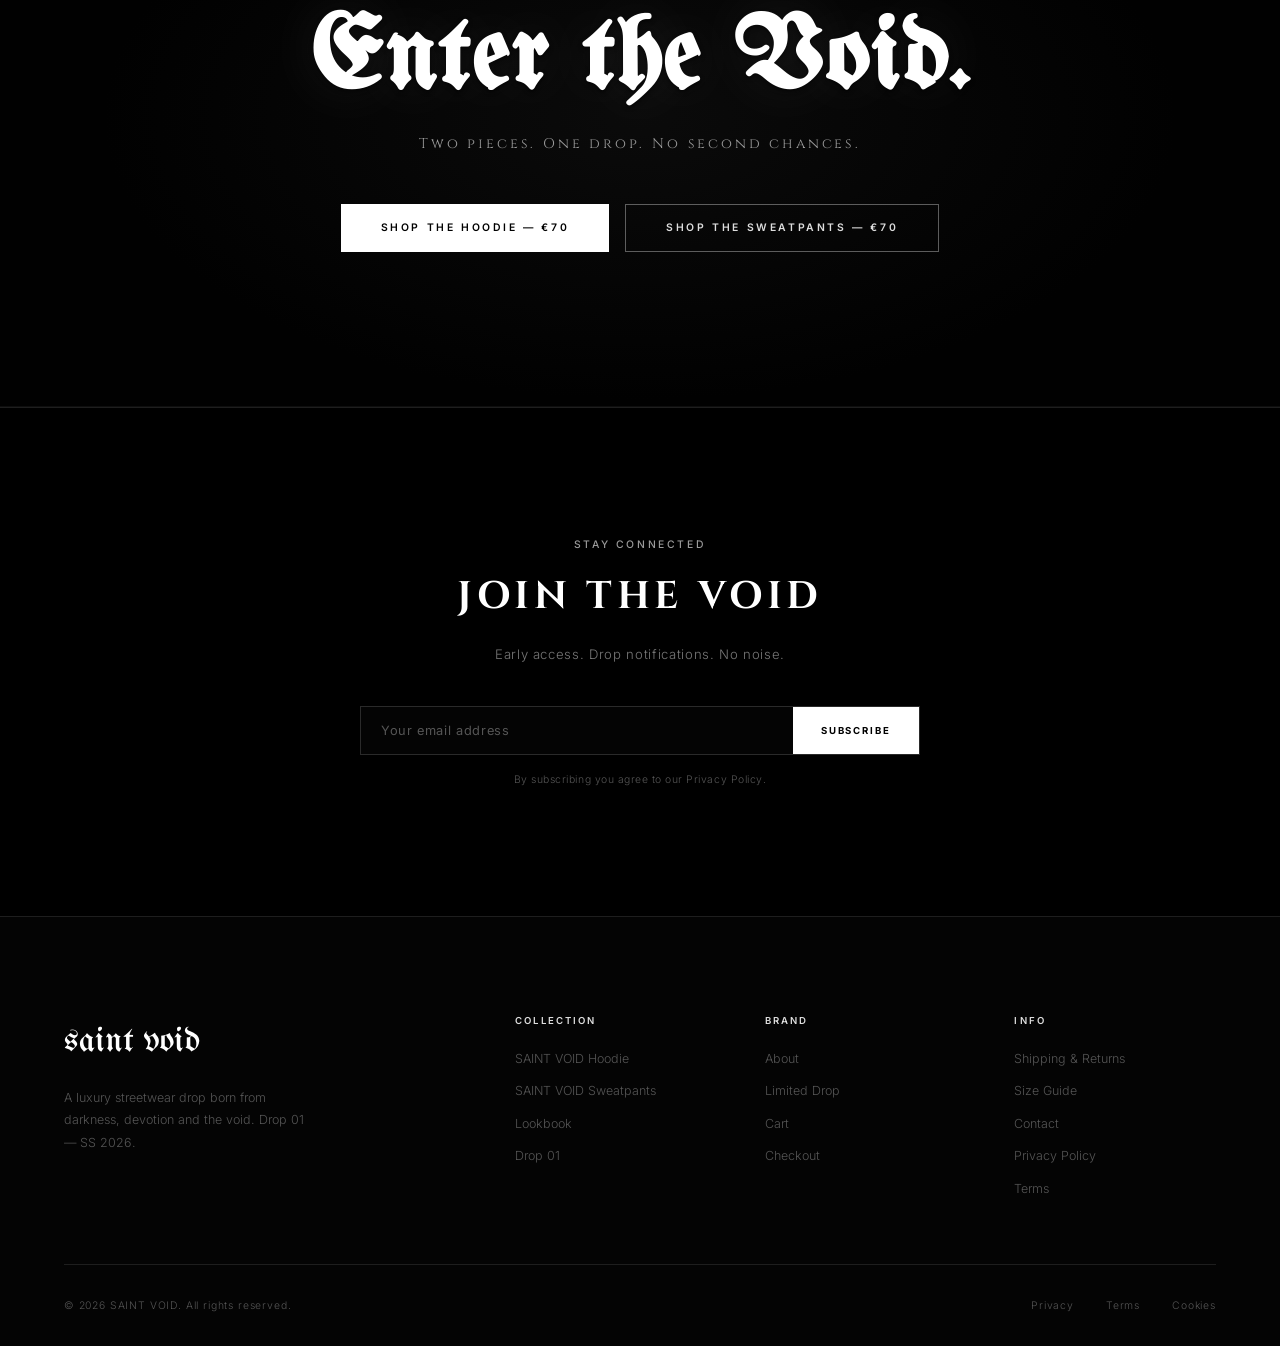
==== commit 3fcb51bb: "Redesign SAINT VOID homepage hero with void aesthetic - Replace busy SVG atmospheric background with" ====
--- a/index.html
+++ b/index.html
@@ -50,181 +50,71 @@
      HERO
      ================================================ -->
 <section class="hero" id="hero">
+
+  <!-- Layered void background -->
   <div class="hero-bg"></div>
 
-  <!-- Cinematic atmospheric SVG background -->
-  <svg class="hero-atmospheric" viewBox="0 0 1440 900" preserveAspectRatio="xMidYMid slice" xmlns="http://www.w3.org/2000/svg" aria-hidden="true">
-    <defs>
-      <radialGradient id="centralGlow" cx="50%" cy="38%" r="55%">
-        <stop offset="0%" stop-color="#1c1c1c" stop-opacity="0.7"/>
-        <stop offset="50%" stop-color="#080808" stop-opacity="0.3"/>
-        <stop offset="100%" stop-color="#020202" stop-opacity="0"/>
-      </radialGradient>
-      <radialGradient id="lightBeamGrad" cx="50%" cy="0%" r="100%" fx="50%" fy="0%">
-        <stop offset="0%" stop-color="rgba(210,210,210,0.22)"/>
-        <stop offset="35%" stop-color="rgba(180,180,180,0.09)"/>
-        <stop offset="100%" stop-color="rgba(150,150,150,0)" stop-opacity="0"/>
-      </radialGradient>
-      <filter id="wingGlow" x="-40%" y="-40%" width="180%" height="180%">
-        <feGaussianBlur stdDeviation="28"/>
-      </filter>
-      <filter id="fogBlur" x="-20%" y="-20%" width="140%" height="140%">
-        <feGaussianBlur stdDeviation="40"/>
-      </filter>
-      <filter id="mistBlur" x="-20%" y="-50%" width="140%" height="200%">
-        <feGaussianBlur stdDeviation="20"/>
-      </filter>
-      <filter id="lightningGlow" x="-60%" y="-20%" width="220%" height="140%">
-        <feGaussianBlur stdDeviation="7" result="blur"/>
-        <feMerge><feMergeNode in="blur"/><feMergeNode in="SourceGraphic"/></feMerge>
-      </filter>
-    </defs>
-
-    <!-- Deep dark base -->
-    <rect width="1440" height="900" fill="#010101"/>
-    <!-- Central void depth -->
-    <rect width="1440" height="900" fill="url(#centralGlow)"/>
-
-    <!-- Gothic arch silhouettes left -->
-    <path d="M-20 900 L-20 190 Q-20 30 75 30 Q170 30 170 190 L170 900 Z" fill="#060606" opacity="0.95"/>
-    <path d="M-50 900 L-50 240 Q-50 90 30 90 Q110 90 110 240 L110 900 Z" fill="#080808" opacity="0.8"/>
-
-    <!-- Gothic arch silhouettes right -->
-    <path d="M1460 900 L1460 190 Q1460 30 1365 30 Q1270 30 1270 190 L1270 900 Z" fill="#060606" opacity="0.95"/>
-    <path d="M1490 900 L1490 240 Q1490 90 1410 90 Q1330 90 1330 240 L1330 900 Z" fill="#080808" opacity="0.8"/>
-
-    <!-- Center gothic arch outline -->
-    <path d="M590 900 L590 330 Q590 80 720 30 Q850 80 850 330 L850 900" fill="none" stroke="rgba(255,255,255,0.04)" stroke-width="2"/>
-    <path d="M630 900 L630 360 Q630 130 720 90 Q810 130 810 360 L810 900" fill="none" stroke="rgba(255,255,255,0.022)" stroke-width="1"/>
-
-    <!-- Divine light beam from above -->
-    <polygon id="heroLightBeam" points="665,0 775,0 830,900 610,900" fill="url(#lightBeamGrad)" opacity="0.65"/>
-    <polygon points="700,0 740,0 758,720 682,720" fill="url(#lightBeamGrad)" opacity="0.4"/>
-
-    <!-- Angel wing left -->
-    <g id="heroWingLeft" filter="url(#wingGlow)" opacity="0.13">
-      <path d="M510 440 Q350 330 215 362 Q135 388 178 472 Q222 558 368 522 Q445 504 486 472 Z" fill="#d8d8d8"/>
-      <path d="M510 448 Q370 355 268 378 Q198 400 228 462 Q258 524 368 504" fill="#b8b8b8"/>
-      <path d="M490 475 Q385 405 308 418 Q252 432 270 478" fill="#a0a0a0"/>
-    </g>
-
-    <!-- Angel wing right -->
-    <g id="heroWingRight" filter="url(#wingGlow)" opacity="0.13">
-      <path d="M930 440 Q1090 330 1225 362 Q1305 388 1262 472 Q1218 558 1072 522 Q995 504 954 472 Z" fill="#d8d8d8"/>
-      <path d="M930 448 Q1070 355 1172 378 Q1242 400 1212 462 Q1182 524 1072 504" fill="#b8b8b8"/>
-      <path d="M950 475 Q1055 405 1132 418 Q1188 432 1170 478" fill="#a0a0a0"/>
-    </g>
-
-    <!-- Halo rings -->
-    <ellipse id="heroHalo1" cx="720" cy="375" rx="225" ry="60" fill="none" stroke="rgba(220,220,220,0.09)" stroke-width="1.5"/>
-    <ellipse id="heroHalo2" cx="720" cy="385" rx="345" ry="90" fill="none" stroke="rgba(200,200,200,0.055)" stroke-width="1"/>
-    <ellipse cx="720" cy="368" rx="138" ry="35" fill="none" stroke="rgba(230,230,230,0.07)" stroke-width="1"/>
-    <!-- Halo glow bloom -->
-    <ellipse cx="720" cy="375" rx="225" ry="60" fill="none" stroke="rgba(255,255,255,0.025)" stroke-width="9" filter="url(#wingGlow)"/>
-
-    <!-- Crack network -->
-    <g opacity="0.055">
-      <line x1="720" y1="0" x2="693" y2="125" stroke="#c0c0c0" stroke-width="0.8"/>
-      <line x1="693" y1="125" x2="648" y2="205" stroke="#c0c0c0" stroke-width="0.7"/>
-      <line x1="693" y1="125" x2="732" y2="190" stroke="#c0c0c0" stroke-width="0.6"/>
-      <line x1="648" y1="205" x2="618" y2="275" stroke="#c0c0c0" stroke-width="0.5"/>
-      <line x1="648" y1="205" x2="668" y2="282" stroke="#c0c0c0" stroke-width="0.4"/>
-      <line x1="732" y1="190" x2="762" y2="255" stroke="#c0c0c0" stroke-width="0.5"/>
-      <line x1="720" y1="0" x2="748" y2="88" stroke="#c0c0c0" stroke-width="0.6"/>
-      <line x1="748" y1="88" x2="794" y2="165" stroke="#c0c0c0" stroke-width="0.5"/>
-      <line x1="248" y1="75" x2="312" y2="150" stroke="#c0c0c0" stroke-width="0.7"/>
-      <line x1="312" y1="150" x2="278" y2="225" stroke="#c0c0c0" stroke-width="0.5"/>
-      <line x1="312" y1="150" x2="355" y2="212" stroke="#c0c0c0" stroke-width="0.5"/>
-      <line x1="1192" y1="58" x2="1128" y2="142" stroke="#c0c0c0" stroke-width="0.7"/>
-      <line x1="1128" y1="142" x2="1162" y2="215" stroke="#c0c0c0" stroke-width="0.5"/>
-      <line x1="1128" y1="142" x2="1086" y2="208" stroke="#c0c0c0" stroke-width="0.5"/>
-    </g>
-
-    <!-- Constellation stars — left -->
-    <circle cx="322" cy="138" r="2" fill="rgba(255,255,255,0.13)"/>
-    <circle cx="372" cy="98" r="1.5" fill="rgba(255,255,255,0.11)"/>
-    <circle cx="422" cy="153" r="1.8" fill="rgba(255,255,255,0.11)"/>
-    <circle cx="382" cy="198" r="1.2" fill="rgba(255,255,255,0.09)"/>
-    <circle cx="442" cy="188" r="1" fill="rgba(255,255,255,0.08)"/>
-    <circle cx="292" cy="183" r="1.3" fill="rgba(255,255,255,0.09)"/>
-    <line x1="322" y1="138" x2="372" y2="98" stroke="rgba(255,255,255,0.055)" stroke-width="0.6"/>
-    <line x1="372" y1="98" x2="422" y2="153" stroke="rgba(255,255,255,0.055)" stroke-width="0.6"/>
-    <line x1="422" y1="153" x2="382" y2="198" stroke="rgba(255,255,255,0.045)" stroke-width="0.5"/>
-    <line x1="382" y1="198" x2="292" y2="183" stroke="rgba(255,255,255,0.045)" stroke-width="0.5"/>
-
-    <!-- Constellation stars — right -->
-    <circle cx="1102" cy="118" r="2" fill="rgba(255,255,255,0.13)"/>
-    <circle cx="1062" cy="168" r="1.5" fill="rgba(255,255,255,0.11)"/>
-    <circle cx="1152" cy="173" r="1.8" fill="rgba(255,255,255,0.11)"/>
-    <circle cx="1122" cy="218" r="1.2" fill="rgba(255,255,255,0.09)"/>
-    <circle cx="1182" cy="128" r="1.3" fill="rgba(255,255,255,0.09)"/>
-    <line x1="1102" y1="118" x2="1062" y2="168" stroke="rgba(255,255,255,0.055)" stroke-width="0.6"/>
-    <line x1="1062" y1="168" x2="1152" y2="173" stroke="rgba(255,255,255,0.055)" stroke-width="0.6"/>
-    <line x1="1152" y1="173" x2="1122" y2="218" stroke="rgba(255,255,255,0.045)" stroke-width="0.5"/>
-
-    <!-- Dust particles -->
-    <g opacity="0.07">
-      <circle cx="182" cy="282" r="0.8" fill="white"/><circle cx="242" cy="312" r="0.5" fill="white"/>
-      <circle cx="168" cy="352" r="0.7" fill="white"/><circle cx="212" cy="392" r="0.4" fill="white"/>
-      <circle cx="552" cy="102" r="0.6" fill="white"/><circle cx="522" cy="147" r="0.4" fill="white"/>
-      <circle cx="582" cy="132" r="0.5" fill="white"/><circle cx="902" cy="92" r="0.6" fill="white"/>
-      <circle cx="942" cy="142" r="0.4" fill="white"/><circle cx="872" cy="122" r="0.5" fill="white"/>
-      <circle cx="1262" cy="252" r="0.8" fill="white"/><circle cx="1292" cy="297" r="0.5" fill="white"/>
-      <circle cx="722" cy="162" r="0.6" fill="white"/><circle cx="702" cy="202" r="0.4" fill="white"/>
-      <circle cx="472" cy="262" r="0.5" fill="white"/><circle cx="962" cy="272" r="0.5" fill="white"/>
-    </g>
-
-    <!-- Lightning bolt left -->
-    <g id="heroLightning1">
-      <path d="M268 72 L232 202 L270 194 L228 342 L274 330 L242 442" stroke="rgba(210,210,210,0.07)" stroke-width="11" fill="none" stroke-linecap="round" stroke-linejoin="round" filter="url(#lightningGlow)"/>
-      <path d="M268 72 L232 202 L270 194 L228 342 L274 330 L242 442" stroke="rgba(220,220,220,0.2)" stroke-width="1.5" fill="none" stroke-linecap="round" stroke-linejoin="round"/>
-      <path d="M270 194 L298 242 L284 282" stroke="rgba(200,200,200,0.12)" stroke-width="1" fill="none" stroke-linecap="round"/>
-    </g>
-
-    <!-- Lightning bolt right -->
-    <g id="heroLightning2">
-      <path d="M1172 88 L1208 218 L1170 210 L1212 358 L1166 346 L1198 458" stroke="rgba(210,210,210,0.07)" stroke-width="11" fill="none" stroke-linecap="round" stroke-linejoin="round" filter="url(#lightningGlow)"/>
-      <path d="M1172 88 L1208 218 L1170 210 L1212 358 L1166 346 L1198 458" stroke="rgba(220,220,220,0.2)" stroke-width="1.5" fill="none" stroke-linecap="round" stroke-linejoin="round"/>
-      <path d="M1170 210 L1142 258 L1156 298" stroke="rgba(200,200,200,0.12)" stroke-width="1" fill="none" stroke-linecap="round"/>
-    </g>
-
-    <!-- Bottom fog -->
-    <g filter="url(#fogBlur)">
-      <ellipse cx="720" cy="900" rx="900" ry="160" fill="#040404" opacity="1"/>
-      <ellipse cx="360" cy="885" rx="620" ry="110" fill="#030303" opacity="0.9"/>
-      <ellipse cx="1080" cy="880" rx="600" ry="100" fill="#030303" opacity="0.9"/>
-      <ellipse cx="720" cy="855" rx="720" ry="85" fill="#050505" opacity="0.75"/>
-    </g>
-
-    <!-- Mid mist wisps -->
-    <g filter="url(#mistBlur)" opacity="0.55">
-      <path d="M80 565 Q340 535 582 565 Q722 578 862 565 Q1102 535 1362 565" stroke="#070707" stroke-width="42" fill="none"/>
-      <path d="M0 645 Q275 615 518 648 Q722 668 926 648 Q1165 615 1440 645" stroke="#060606" stroke-width="36" fill="none"/>
-    </g>
+  <!-- Subtle star / dust field -->
+  <svg class="hero-stars" viewBox="0 0 1440 900" preserveAspectRatio="xMidYMid slice" xmlns="http://www.w3.org/2000/svg" aria-hidden="true">
+    <circle cx="142" cy="98"  r="1.2" fill="rgba(255,255,255,0.18)"/>
+    <circle cx="368" cy="45"  r="0.8" fill="rgba(255,255,255,0.14)"/>
+    <circle cx="892" cy="72"  r="1.0" fill="rgba(255,255,255,0.16)"/>
+    <circle cx="1158" cy="88" r="0.9" fill="rgba(255,255,255,0.12)"/>
+    <circle cx="1342" cy="118" r="1.1" fill="rgba(255,255,255,0.15)"/>
+    <circle cx="278" cy="155" r="0.7" fill="rgba(255,255,255,0.10)"/>
+    <circle cx="512" cy="38"  r="1.0" fill="rgba(255,255,255,0.13)"/>
+    <circle cx="768" cy="112" r="0.6" fill="rgba(255,255,255,0.09)"/>
+    <circle cx="1056" cy="58" r="1.2" fill="rgba(255,255,255,0.17)"/>
+    <circle cx="1388" cy="88" r="0.8" fill="rgba(255,255,255,0.11)"/>
+    <circle cx="88"  cy="220" r="1.0" fill="rgba(255,255,255,0.12)"/>
+    <circle cx="234" cy="188" r="0.7" fill="rgba(255,255,255,0.09)"/>
+    <circle cx="456" cy="242" r="1.3" fill="rgba(255,255,255,0.15)"/>
+    <circle cx="698" cy="168" r="0.9" fill="rgba(255,255,255,0.11)"/>
+    <circle cx="988" cy="198" r="0.7" fill="rgba(255,255,255,0.10)"/>
+    <circle cx="1198" cy="172" r="1.1" fill="rgba(255,255,255,0.14)"/>
+    <circle cx="1402" cy="212" r="0.8" fill="rgba(255,255,255,0.10)"/>
+    <circle cx="178" cy="322" r="0.9" fill="rgba(255,255,255,0.09)"/>
+    <circle cx="312" cy="298" r="0.6" fill="rgba(255,255,255,0.08)"/>
+    <circle cx="588" cy="338" r="1.0" fill="rgba(255,255,255,0.11)"/>
+    <circle cx="1122" cy="308" r="0.8" fill="rgba(255,255,255,0.09)"/>
+    <circle cx="1298" cy="342" r="1.2" fill="rgba(255,255,255,0.12)"/>
+    <circle cx="92"  cy="448" r="0.7" fill="rgba(255,255,255,0.08)"/>
+    <circle cx="422" cy="412" r="1.0" fill="rgba(255,255,255,0.10)"/>
+    <circle cx="1258" cy="442" r="0.9" fill="rgba(255,255,255,0.09)"/>
+    <!-- Brighter accent stars -->
+    <circle cx="188"  cy="72"  r="1.8" fill="rgba(255,255,255,0.22)"/>
+    <circle cx="1262" cy="58"  r="1.6" fill="rgba(255,255,255,0.20)"/>
+    <circle cx="722"  cy="82"  r="1.5" fill="rgba(255,255,255,0.18)"/>
   </svg>
 
-  <!-- Cinematic mist layer -->
-  <div class="hero-smoke" aria-hidden="true"></div>
-
-  <!-- CSS-animated fog layers -->
-  <div class="hero-fog-1"></div>
-  <div class="hero-fog-2"></div>
-  <div class="hero-fog-3"></div>
-
-  <!-- Canvas particle stars -->
-  <div class="hero-stars" aria-hidden="true"></div>
-
+  <!-- Dark storm-cloud corner vignettes -->
+  <div class="hero-cloud-tl" aria-hidden="true"></div>
+  <div class="hero-cloud-tr" aria-hidden="true"></div>
+  <div class="hero-cloud-bl" aria-hidden="true"></div>
+  <div class="hero-cloud-br" aria-hidden="true"></div>
+
+  <!-- Slow smoke / mist layers -->
+  <div class="hero-smoke-1" aria-hidden="true"></div>
+  <div class="hero-smoke-2" aria-hidden="true"></div>
+  <div class="hero-smoke-3" aria-hidden="true"></div>
+
+  <!-- Centred hero content -->
   <div class="hero-content">
-    <span class="hero-label fade-in">SS 2026 — Limited Drop 01 — Born in Darkness</span>
+    <span class="hero-label fade-in">SS 2026 &mdash; Limited Drop 01 &mdash; Born in Darkness</span>
+
     <h1 class="hero-brand fade-in delay-1">saint void</h1>
+
     <p class="hero-sub fade-in delay-2">
       A dark luxury streetwear drop born from silence, ambition and the void.
     </p>
+    <p class="hero-sub2 fade-in delay-2">
+      For the ones building something bigger in the dark.
+    </p>
+
     <div class="hero-ctas fade-in delay-3">
-      <a href="#about" class="btn btn-outline">Enter the Void</a>
-      <a href="#collection" class="btn btn-primary">Shop the Drop</a>
-    </div>
-    <p class="hero-micro fade-in delay-4">For the ones building something bigger in the dark.</p>
+      <a href="#collection" class="btn btn-primary">Enter the Void</a>
+      <a href="#collection" class="btn btn-outline">Shop the Drop</a>
+    </div>
   </div>
 
   <div class="hero-scroll" aria-hidden="true">
--- a/css/styles.css
+++ b/css/styles.css
@@ -332,236 +332,164 @@
   justify-content: center;
   overflow: hidden;
   padding: var(--nav-height) 2rem 0;
-}
-
+  background: #000;
+}
+
+/* Deep void background — bright open centre, darkness at every edge */
 .hero-bg {
   position: absolute;
   inset: 0;
   background:
-    radial-gradient(ellipse 50% 65% at 50% 38%, rgba(26,26,26,0.55) 0%, transparent 55%),
-    radial-gradient(ellipse 95% 38% at 50% 0%, rgba(8,8,8,0.95) 0%, transparent 50%),
-    radial-gradient(ellipse 120% 42% at 50% 115%, rgba(0,0,0,1) 0%, transparent 55%),
-    radial-gradient(ellipse 45% 95% at 0% 50%, rgba(1,1,1,0.9) 0%, transparent 45%),
-    radial-gradient(ellipse 45% 95% at 100% 50%, rgba(1,1,1,0.9) 0%, transparent 45%),
-    radial-gradient(ellipse 20% 32% at 50% 14%, rgba(40,40,40,0.25) 0%, transparent 50%),
-    #010101;
-  animation: heroKenBurns 45s ease-in-out infinite alternate;
-}
-
-@keyframes heroKenBurns {
-  from { transform: scale(1); }
-  to   { transform: scale(1.07) translate(-1%, 0.5%); }
-}
-
-/* Atmospheric SVG layer */
-.hero-atmospheric {
+    radial-gradient(ellipse 52% 58% at 50% 44%, rgba(18,18,18,0.0) 0%, rgba(0,0,0,0.82) 52%, #000 100%),
+    radial-gradient(ellipse 85% 48% at 50% 0%,   rgba(4,4,4,0.98)  0%, transparent 55%),
+    radial-gradient(ellipse 85% 48% at 50% 100%, rgba(0,0,0,1)     0%, transparent 55%),
+    radial-gradient(ellipse 36% 92% at 0%   50%, rgba(0,0,0,0.98)  0%, transparent 50%),
+    radial-gradient(ellipse 36% 92% at 100% 50%, rgba(0,0,0,0.98)  0%, transparent 50%),
+    #000;
+}
+
+/* Star / dust field */
+.hero-stars {
   position: absolute;
   inset: 0;
   width: 100%;
   height: 100%;
   z-index: 1;
-  will-change: transform;
-}
-
-/* Canvas particle layer */
-.hero-canvas {
+  pointer-events: none;
+}
+
+/* Storm-cloud corner vignettes */
+.hero-cloud-tl,
+.hero-cloud-tr,
+.hero-cloud-bl,
+.hero-cloud-br {
   position: absolute;
-  inset: 0;
-  width: 100%;
-  height: 100%;
-  pointer-events: none;
-  z-index: 1;
-}
-
-/* CSS fog layers */
-.hero-fog-1,
-.hero-fog-2,
-.hero-fog-3 {
-  position: absolute;
-  bottom: 0;
+  z-index: 2;
   pointer-events: none;
   will-change: transform;
 }
 
-.hero-fog-1 {
-  left: -30%;
-  width: 160%;
-  height: 52%;
-  background: radial-gradient(ellipse 65% 55% at 28% 100%, rgba(4,4,4,0.97) 0%, rgba(2,2,2,0.75) 35%, transparent 65%);
-  filter: blur(35px);
+.hero-cloud-tl {
+  top: -5%; left: -5%;
+  width: 55%; height: 55%;
+  background: radial-gradient(ellipse 80% 70% at 10% 10%,
+    rgba(2,2,2,1) 0%, rgba(4,4,4,0.88) 35%, rgba(6,6,6,0.55) 56%, transparent 74%);
+  filter: blur(24px);
+  animation: cloudDrift 28s ease-in-out infinite;
+}
+
+.hero-cloud-tr {
+  top: -5%; right: -5%;
+  width: 55%; height: 55%;
+  background: radial-gradient(ellipse 80% 70% at 90% 10%,
+    rgba(2,2,2,1) 0%, rgba(4,4,4,0.88) 35%, rgba(6,6,6,0.55) 56%, transparent 74%);
+  filter: blur(24px);
+  animation: cloudDrift 34s ease-in-out infinite reverse;
+}
+
+.hero-cloud-bl {
+  bottom: -5%; left: -5%;
+  width: 60%; height: 55%;
+  background: radial-gradient(ellipse 80% 70% at 10% 90%,
+    rgba(0,0,0,1) 0%, rgba(3,3,3,0.94) 30%, rgba(5,5,5,0.62) 52%, transparent 72%);
+  filter: blur(30px);
+  animation: cloudDriftSlow 40s ease-in-out infinite;
+}
+
+.hero-cloud-br {
+  bottom: -5%; right: -5%;
+  width: 60%; height: 55%;
+  background: radial-gradient(ellipse 80% 70% at 90% 90%,
+    rgba(0,0,0,1) 0%, rgba(3,3,3,0.94) 30%, rgba(5,5,5,0.62) 52%, transparent 72%);
+  filter: blur(30px);
+  animation: cloudDriftSlow 36s ease-in-out infinite reverse;
+}
+
+/* Slow smoke / mist */
+.hero-smoke-1,
+.hero-smoke-2,
+.hero-smoke-3 {
+  position: absolute;
+  pointer-events: none;
+  will-change: transform, opacity;
+}
+
+.hero-smoke-1 {
+  bottom: 0; left: -25%;
+  width: 150%; height: 45%;
   z-index: 3;
-  animation: fogDriftL 26s ease-in-out infinite;
-}
-
-.hero-fog-2 {
-  left: -20%;
-  width: 140%;
-  height: 42%;
-  background: radial-gradient(ellipse 55% 75% at 72% 100%, rgba(5,5,5,0.93) 0%, transparent 60%);
-  filter: blur(45px);
+  background: radial-gradient(ellipse 60% 60% at 30% 100%,
+    rgba(5,5,5,0.95) 0%, rgba(3,3,3,0.68) 38%, transparent 65%);
+  filter: blur(38px);
+  animation: smokeDriftL 32s ease-in-out infinite;
+}
+
+.hero-smoke-2 {
+  bottom: 0; right: -25%;
+  width: 150%; height: 42%;
   z-index: 3;
-  animation: fogDriftR 33s ease-in-out infinite;
-}
-
-.hero-fog-3 {
-  left: -10%;
-  width: 120%;
-  height: 58%;
-  background: radial-gradient(ellipse 80% 48% at 50% 100%, rgba(3,3,3,0.88) 0%, rgba(1,1,1,0.55) 40%, transparent 62%);
-  filter: blur(55px);
-  z-index: 4;
-  animation: fogRise 40s ease-in-out infinite;
-}
-
-/* SVG element animations */
-#heroLightBeam {
-  animation: lightPulse 6s ease-in-out infinite;
-  transform-origin: center top;
-}
-
-#heroHalo1 {
-  animation: haloPulse 5s ease-in-out infinite;
-  transform-origin: 720px 360px;
-}
-
-#heroHalo2 {
-  animation: haloPulse 7s ease-in-out infinite 1s;
-  transform-origin: 720px 370px;
-}
-
-#heroLightning1 {
-  animation: lightningPulse 9s ease-in-out infinite 2s;
-}
-
-#heroLightning2 {
-  animation: lightningPulse 9s ease-in-out infinite 4.5s;
-}
-
-#heroWingLeft {
-  animation: wingBreath 8s ease-in-out infinite;
-  transform-origin: 520px 450px;
-}
-
-#heroWingRight {
-  animation: wingBreath 8s ease-in-out infinite 1.5s;
-  transform-origin: 920px 450px;
-}
-
-@keyframes fogDriftL {
-  0%, 100% { transform: translateX(0) scaleX(1); }
-  38% { transform: translateX(-70px) scaleX(1.06); }
-  70% { transform: translateX(-35px) scaleX(0.97); }
-}
-
-@keyframes fogDriftR {
-  0%, 100% { transform: translateX(0); }
-  42% { transform: translateX(65px) scaleX(1.04); }
-  72% { transform: translateX(28px) scaleX(0.98); }
-}
-
-@keyframes fogRise {
-  0%, 100% { transform: translateY(0) scaleY(1); opacity: 0.9; }
-  50% { transform: translateY(-18px) scaleY(1.03); opacity: 1; }
-}
-
-@keyframes lightPulse {
-  0%, 100% { opacity: 0.55; }
-  50% { opacity: 0.9; }
-}
-
-@keyframes haloPulse {
-  0%, 100% { opacity: 1; transform: scale(1); }
-  50% { opacity: 0.5; transform: scale(1.025); }
-}
-
-@keyframes lightningPulse {
-  0%, 80%, 100% { opacity: 1; }
-  83% { opacity: 0.25; }
-  87% { opacity: 1; }
-  91% { opacity: 0.15; }
-  94% { opacity: 1; }
-}
-
-@keyframes wingBreath {
-  0%, 100% { opacity: 0.12; transform: scale(1); }
-  50% { opacity: 0.17; transform: scale(1.015); }
-}
-
+  background: radial-gradient(ellipse 60% 60% at 70% 100%,
+    rgba(5,5,5,0.90) 0%, rgba(3,3,3,0.64) 38%, transparent 65%);
+  filter: blur(44px);
+  animation: smokeDriftR 38s ease-in-out infinite;
+}
+
+.hero-smoke-3 {
+  bottom: 0; left: -12%;
+  width: 124%; height: 52%;
+  z-index: 3;
+  background: radial-gradient(ellipse 75% 52% at 50% 100%,
+    rgba(4,4,4,0.88) 0%, rgba(2,2,2,0.54) 42%, transparent 64%);
+  filter: blur(52px);
+  animation: smokeRise 46s ease-in-out infinite;
+}
+
+/* Cloud & smoke keyframes */
+@keyframes cloudDrift {
+  0%, 100% { transform: translate(0,    0)    scale(1);    }
+  33%       { transform: translate(18px, 12px) scale(1.03); }
+  66%       { transform: translate(-10px, 8px) scale(0.98); }
+}
+
+@keyframes cloudDriftSlow {
+  0%, 100% { transform: translate(0,     0)     scale(1);    opacity: 1;    }
+  40%       { transform: translate(-14px, -10px) scale(1.02); opacity: 0.92; }
+  75%       { transform: translate( 10px,  -6px) scale(0.97); opacity: 0.96; }
+}
+
+@keyframes smokeDriftL {
+  0%, 100% { transform: translateX(0)     scaleX(1);    opacity: 0.90; }
+  42%       { transform: translateX(-55px) scaleX(1.05); opacity: 1;    }
+  72%       { transform: translateX(-28px) scaleX(0.97); opacity: 0.85; }
+}
+
+@keyframes smokeDriftR {
+  0%, 100% { transform: translateX(0)    opacity: 0.85; }
+  45%       { transform: translateX(50px) scaleX(1.04); opacity: 0.95; }
+  75%       { transform: translateX(22px) scaleX(0.98); opacity: 0.90; }
+}
+
+@keyframes smokeRise {
+  0%, 100% { transform: translateY(0)     scaleY(1);    opacity: 0.88; }
+  50%       { transform: translateY(-20px) scaleY(1.04); opacity: 1;    }
+}
+
+/* Soft silver wordmark glow */
 @keyframes silverGlow {
   0%, 100% {
     text-shadow:
-      0 0 35px rgba(255,255,255,0.15),
-      0 0 90px rgba(255,255,255,0.07),
-      0 0 200px rgba(220,220,220,0.05),
-      0 2px 4px rgba(0,0,0,0.95);
+      0 0 40px rgba(255,255,255,0.18),
+      0 0 100px rgba(255,255,255,0.08),
+      0 0 240px rgba(220,220,220,0.05),
+      0 2px 6px rgba(0,0,0,1);
   }
   50% {
     text-shadow:
-      0 0 55px rgba(255,255,255,0.22),
-      0 0 140px rgba(255,255,255,0.1),
-      0 0 320px rgba(220,220,220,0.07),
-      0 2px 4px rgba(0,0,0,0.95);
-  }
-}
-
-@keyframes heroFloat {
-  0%, 100% { transform: translateY(0px); }
-  25%       { transform: translateY(-9px); }
-  75%       { transform: translateY(-5px); }
-}
-
-/* ================================================
-   CINEMATIC SMOKE / MIST LAYER
-   ================================================ */
-.hero-smoke {
-  position: absolute;
-  inset: 0;
-  z-index: 2;
-  pointer-events: none;
-  overflow: hidden;
-}
-
-.hero-smoke::before {
-  content: '';
-  position: absolute;
-  top: 30%;
-  left: -40%;
-  width: 180%;
-  height: 110px;
-  background: radial-gradient(ellipse 58% 100% at 50% 50%,
-    rgba(18,18,18,0.70) 0%,
-    rgba(12,12,12,0.32) 52%,
-    transparent 72%);
-  filter: blur(32px);
-  animation: smokeWisp1 32s ease-in-out infinite;
-}
-
-.hero-smoke::after {
-  content: '';
-  position: absolute;
-  top: 55%;
-  left: -25%;
-  width: 155%;
-  height: 80px;
-  background: radial-gradient(ellipse 62% 100% at 50% 50%,
-    rgba(15,15,15,0.60) 0%,
-    rgba(10,10,10,0.25) 56%,
-    transparent 76%);
-  filter: blur(24px);
-  animation: smokeWisp2 26s ease-in-out infinite;
-  animation-delay: -11s;
-}
-
-@keyframes smokeWisp1 {
-  0%, 100% { transform: translateX(0)    scaleY(1);    opacity: 0.85; }
-  38%       { transform: translateX(-62px) scaleY(1.22); opacity: 1;    }
-  72%       { transform: translateX(-26px) scaleY(0.86); opacity: 0.75; }
-}
-
-@keyframes smokeWisp2 {
-  0%, 100% { transform: translateX(0)   scaleY(1);    opacity: 0.80; }
-  42%       { transform: translateX(70px) scaleY(1.15); opacity: 0.95; }
-  78%       { transform: translateX(28px) scaleY(0.90); opacity: 0.72; }
+      0 0 65px rgba(255,255,255,0.30),
+      0 0 160px rgba(255,255,255,0.14),
+      0 0 380px rgba(220,220,220,0.08),
+      0 2px 6px rgba(0,0,0,1);
+  }
 }
 
 /* ================================================
@@ -607,24 +535,18 @@
   font-size: 0.65rem;
 }
 
-/* Stars layer */
-.hero-stars {
-  position: absolute;
-  inset: 0;
-  pointer-events: none;
-  z-index: 5;
-}
-
+/* Hero content — centred floating wordmark */
 .hero-content {
   position: relative;
-  z-index: 10;
+  z-index: 5;
   text-align: center;
-  max-width: 900px;
+  max-width: 860px;
   margin: 0 auto;
+  padding: 0 1.5rem;
   will-change: transform;
 }
 
-/* Hero cinematic load-in — translateY reveal */
+/* Cinematic load-in */
 .hero-content .fade-in {
   opacity: 0;
   transform: translateY(22px);
@@ -635,48 +557,65 @@
   transform: translateY(0);
 }
 
-/* Hero-scoped stagger (longer than global .delay-*) */
+/* Hero-scoped stagger */
 .hero-content .delay-1 { transition-delay: 0.25s; }
 .hero-content .delay-2 { transition-delay: 0.55s; }
 .hero-content .delay-3 { transition-delay: 0.85s; }
 .hero-content .delay-4 { transition-delay: 1.15s; }
 
+/* Season / drop label */
 .hero-label {
   display: block;
-  margin-bottom: 2rem;
-  font-size: 0.6rem;
+  margin-bottom: 2.5rem;
+  font-size: 0.58rem;
   font-weight: 500;
-  letter-spacing: 0.4em;
-  text-transform: uppercase;
-  color: var(--silver);
-}
-
+  letter-spacing: 0.42em;
+  text-transform: uppercase;
+  color: rgba(170,170,170,0.75);
+}
+
+/* Floating wordmark */
 .hero-brand {
   font-family: var(--gothic);
-  font-size: clamp(5rem, 16vw, 14rem);
-  color: var(--pure);
+  font-size: clamp(5rem, 17vw, 15rem);
+  color: #fff;
   line-height: 0.85;
   letter-spacing: 0.02em;
-  margin-bottom: 2rem;
+  margin-bottom: 2.5rem;
   text-shadow:
-    0 0 35px rgba(255,255,255,0.15),
-    0 0 90px rgba(255,255,255,0.07),
-    0 0 200px rgba(220,220,220,0.05),
-    0 2px 4px rgba(0,0,0,0.95);
-  animation: silverGlow 4s ease-in-out infinite, heroFloat 7s ease-in-out infinite;
-}
-
+    0 0 40px rgba(255,255,255,0.18),
+    0 0 100px rgba(255,255,255,0.08),
+    0 0 240px rgba(220,220,220,0.05),
+    0 2px 6px rgba(0,0,0,1);
+  animation: silverGlow 5s ease-in-out infinite;
+}
+
+/* Primary tagline */
 .hero-sub {
   font-family: var(--heading);
-  font-size: clamp(0.7rem, 1.5vw, 0.9rem);
+  font-size: clamp(0.70rem, 1.6vw, 0.92rem);
   font-weight: 400;
-  letter-spacing: 0.2em;
-  color: var(--silver);
-  max-width: 560px;
+  letter-spacing: 0.18em;
+  color: rgba(195,195,195,0.75);
+  max-width: 580px;
+  margin: 0 auto 0.9rem;
+  line-height: 2.1;
+}
+
+/* Secondary tagline */
+.hero-sub2 {
+  font-family: var(--heading);
+  font-size: clamp(0.62rem, 1.2vw, 0.78rem);
+  font-weight: 400;
+  letter-spacing: 0.22em;
+  text-transform: uppercase;
+  color: rgba(150,150,150,0.60);
+  max-width: 520px;
   margin: 0 auto 3.5rem;
-  line-height: 2.2;
-}
-
+  line-height: 2;
+}
+
+/* CTA row */
 .hero-ctas {
   display: flex;
   gap: 1rem;
@@ -684,6 +623,7 @@
   flex-wrap: wrap;
 }
 
+/* Scroll indicator */
 .hero-scroll {
   position: absolute;
   bottom: 2.5rem;
@@ -693,6 +633,7 @@
   flex-direction: column;
   align-items: center;
   gap: 0.75rem;
+  z-index: 5;
   opacity: 0.4;
   animation: scrollPulse 2s ease-in-out infinite;
 }
@@ -2706,20 +2647,14 @@
    ACCESSIBILITY — REDUCED MOTION
    ================================================ */
 @media (prefers-reduced-motion: reduce) {
-  .hero-bg          { animation: none !important; }
   .hero-brand       { animation: none !important; }
-  .hero-smoke::before,
-  .hero-smoke::after { animation: none !important; }
-  .hero-fog-1,
-  .hero-fog-2,
-  .hero-fog-3       { animation: none !important; }
-  #heroLightning1,
-  #heroLightning2   { animation: none !important; opacity: 0.025 !important; }
-  #heroWingLeft,
-  #heroWingRight    { animation: none !important; }
-  #heroHalo1,
-  #heroHalo2        { animation: none !important; }
-  #heroLightBeam    { animation: none !important; }
+  .hero-cloud-tl,
+  .hero-cloud-tr,
+  .hero-cloud-bl,
+  .hero-cloud-br    { animation: none !important; }
+  .hero-smoke-1,
+  .hero-smoke-2,
+  .hero-smoke-3     { animation: none !important; }
   .hero-content .fade-in {
     transition: none !important;
     opacity: 1 !important;
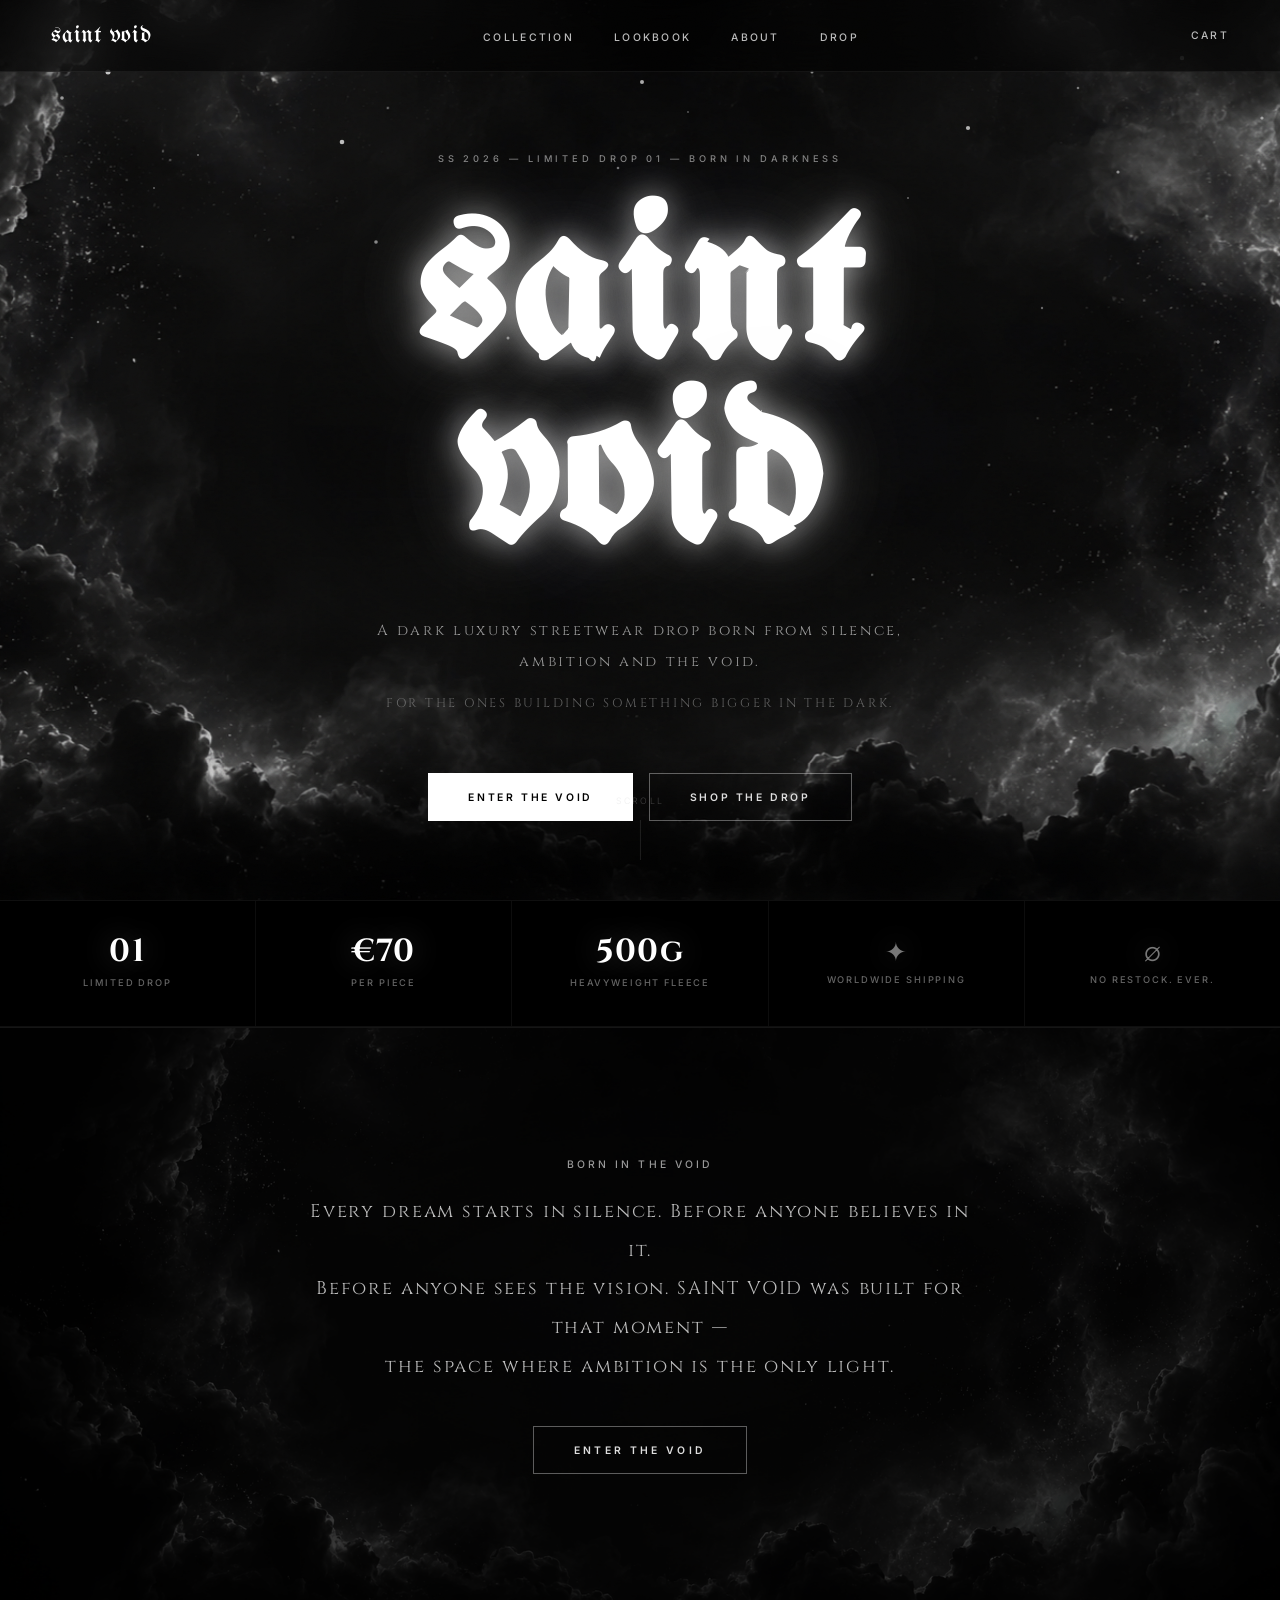
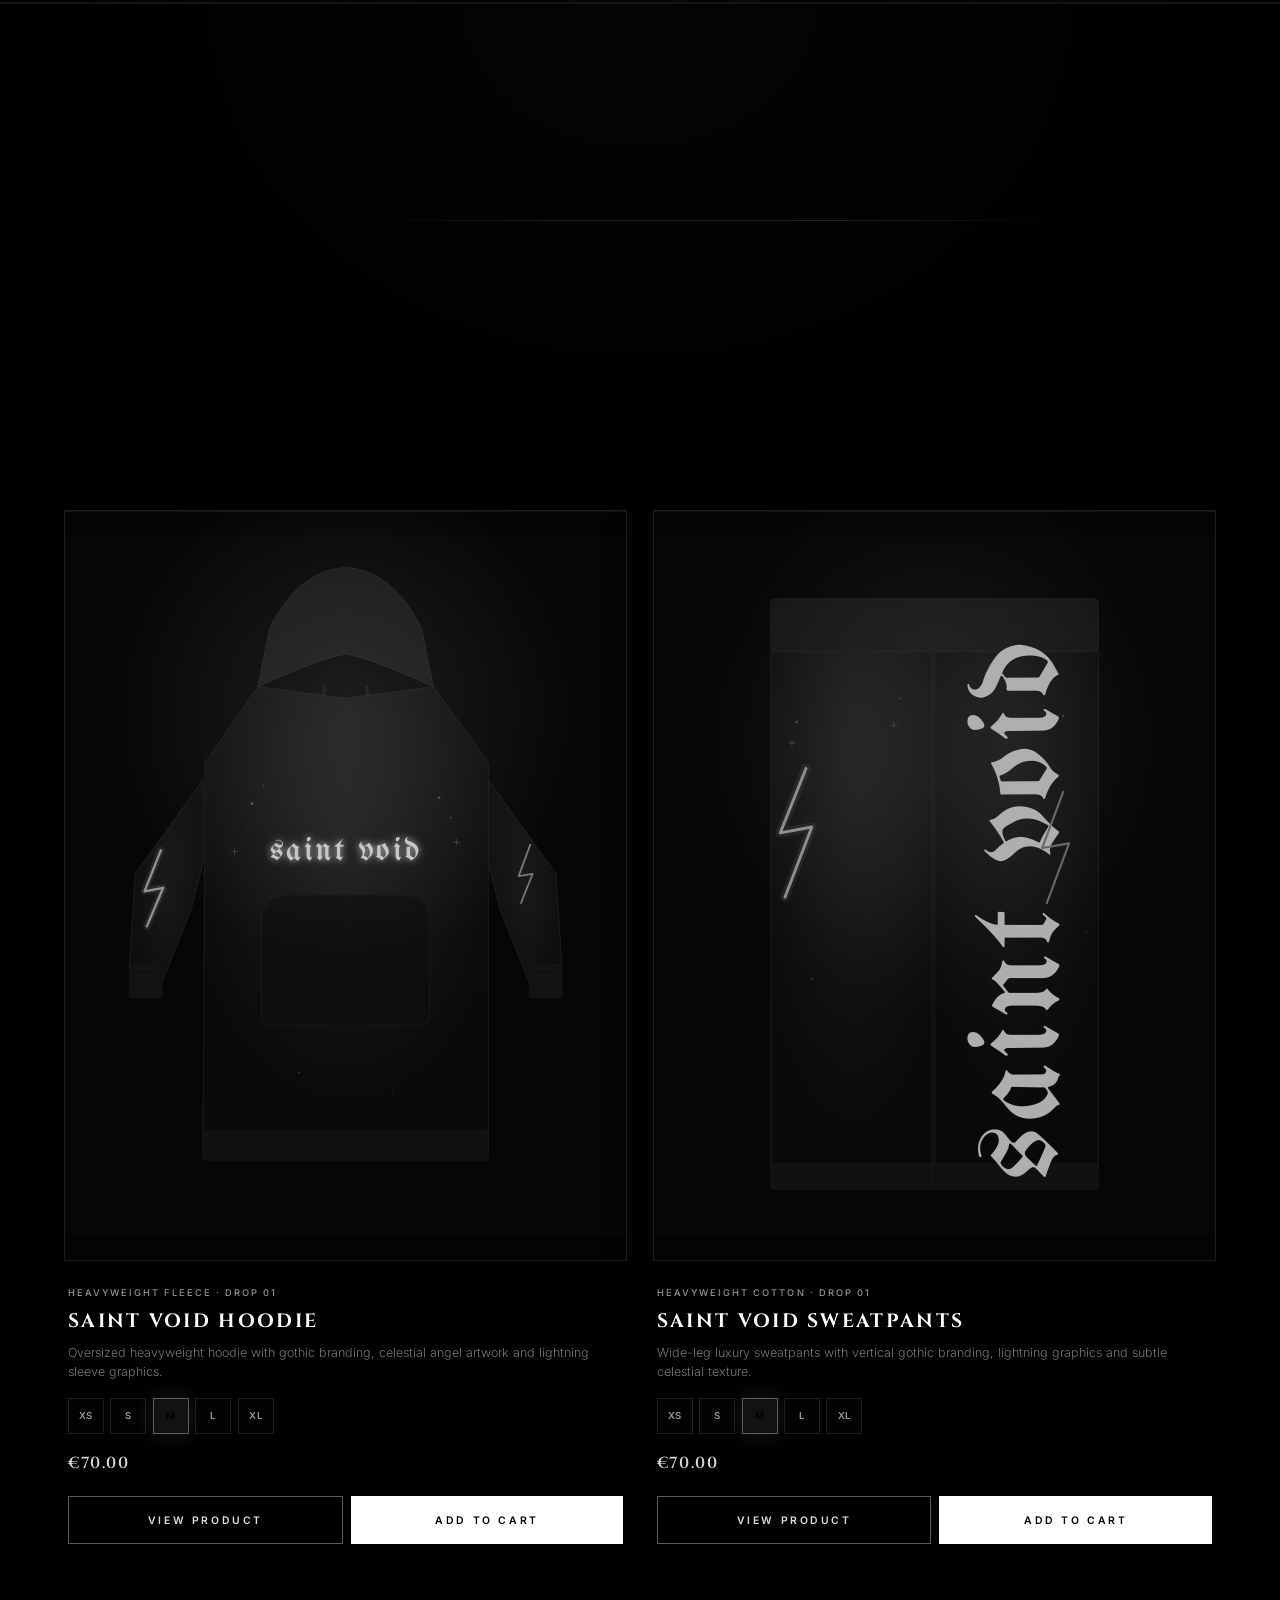
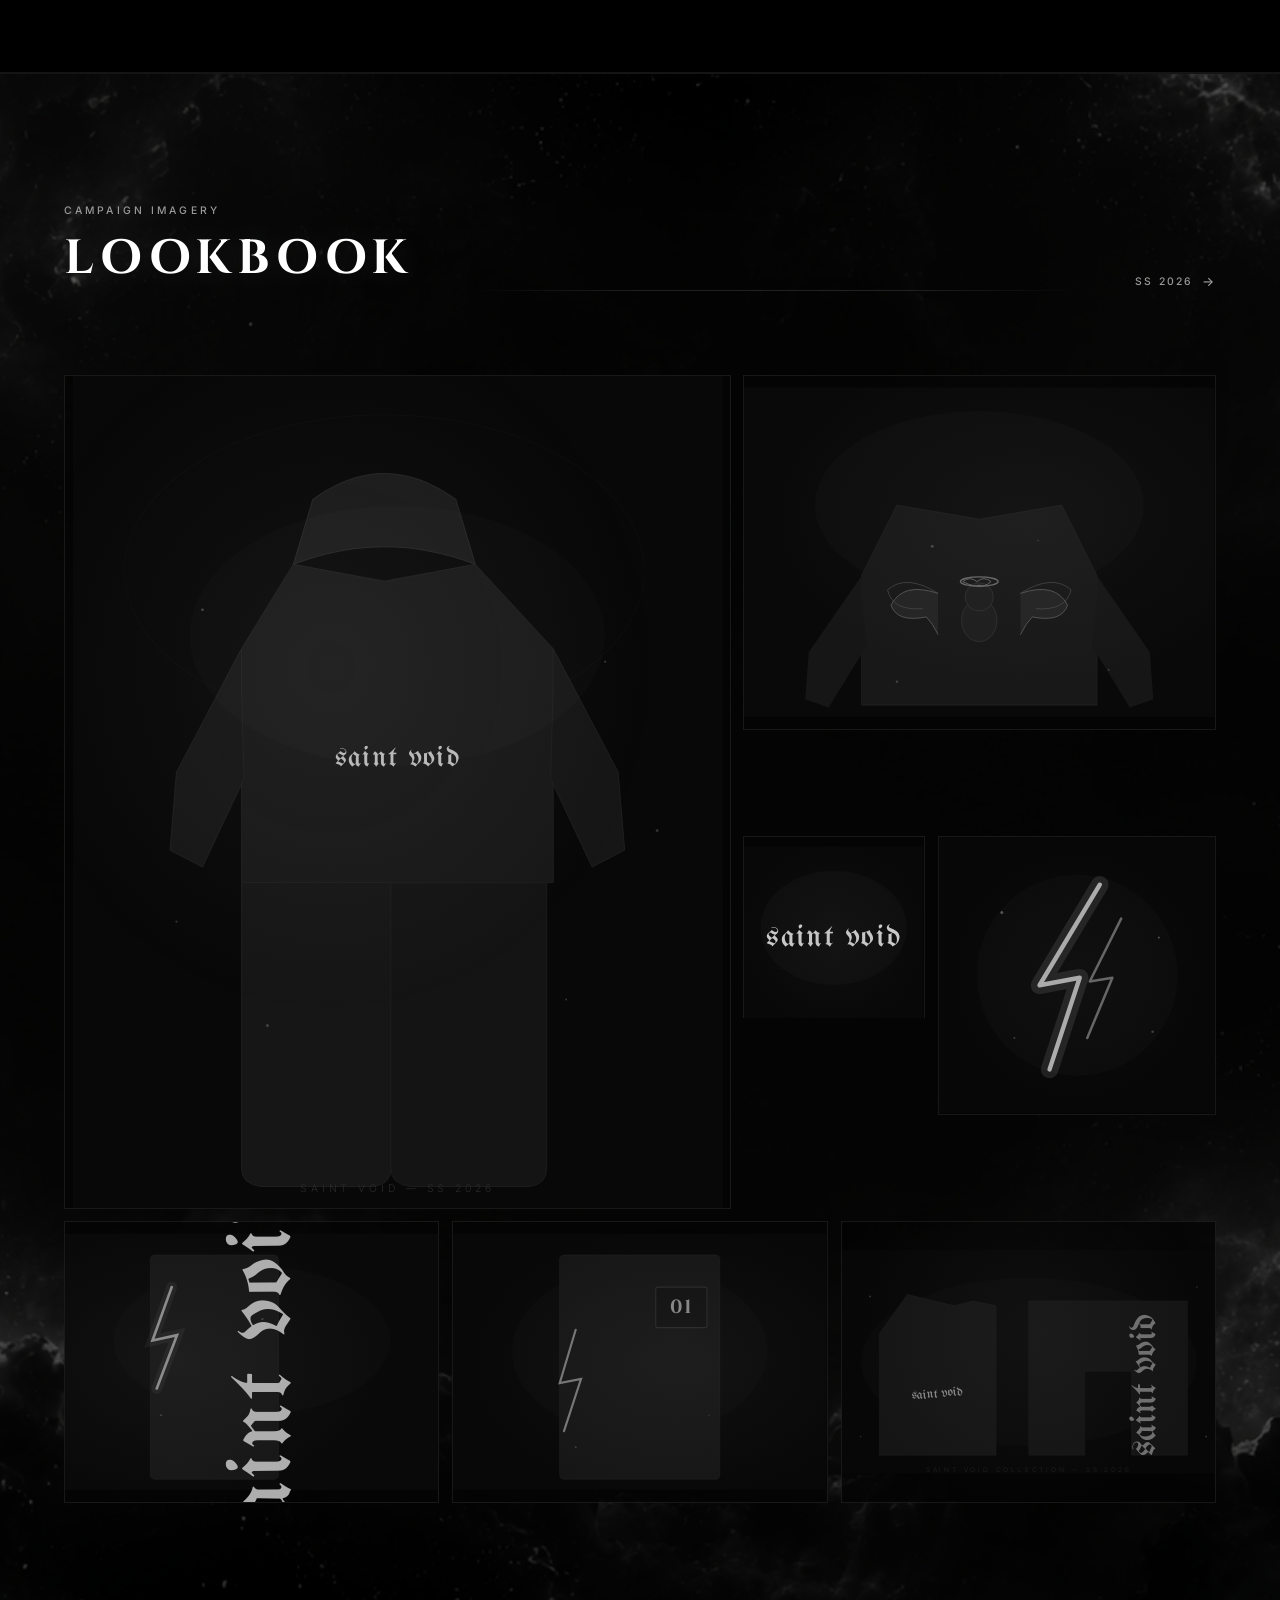
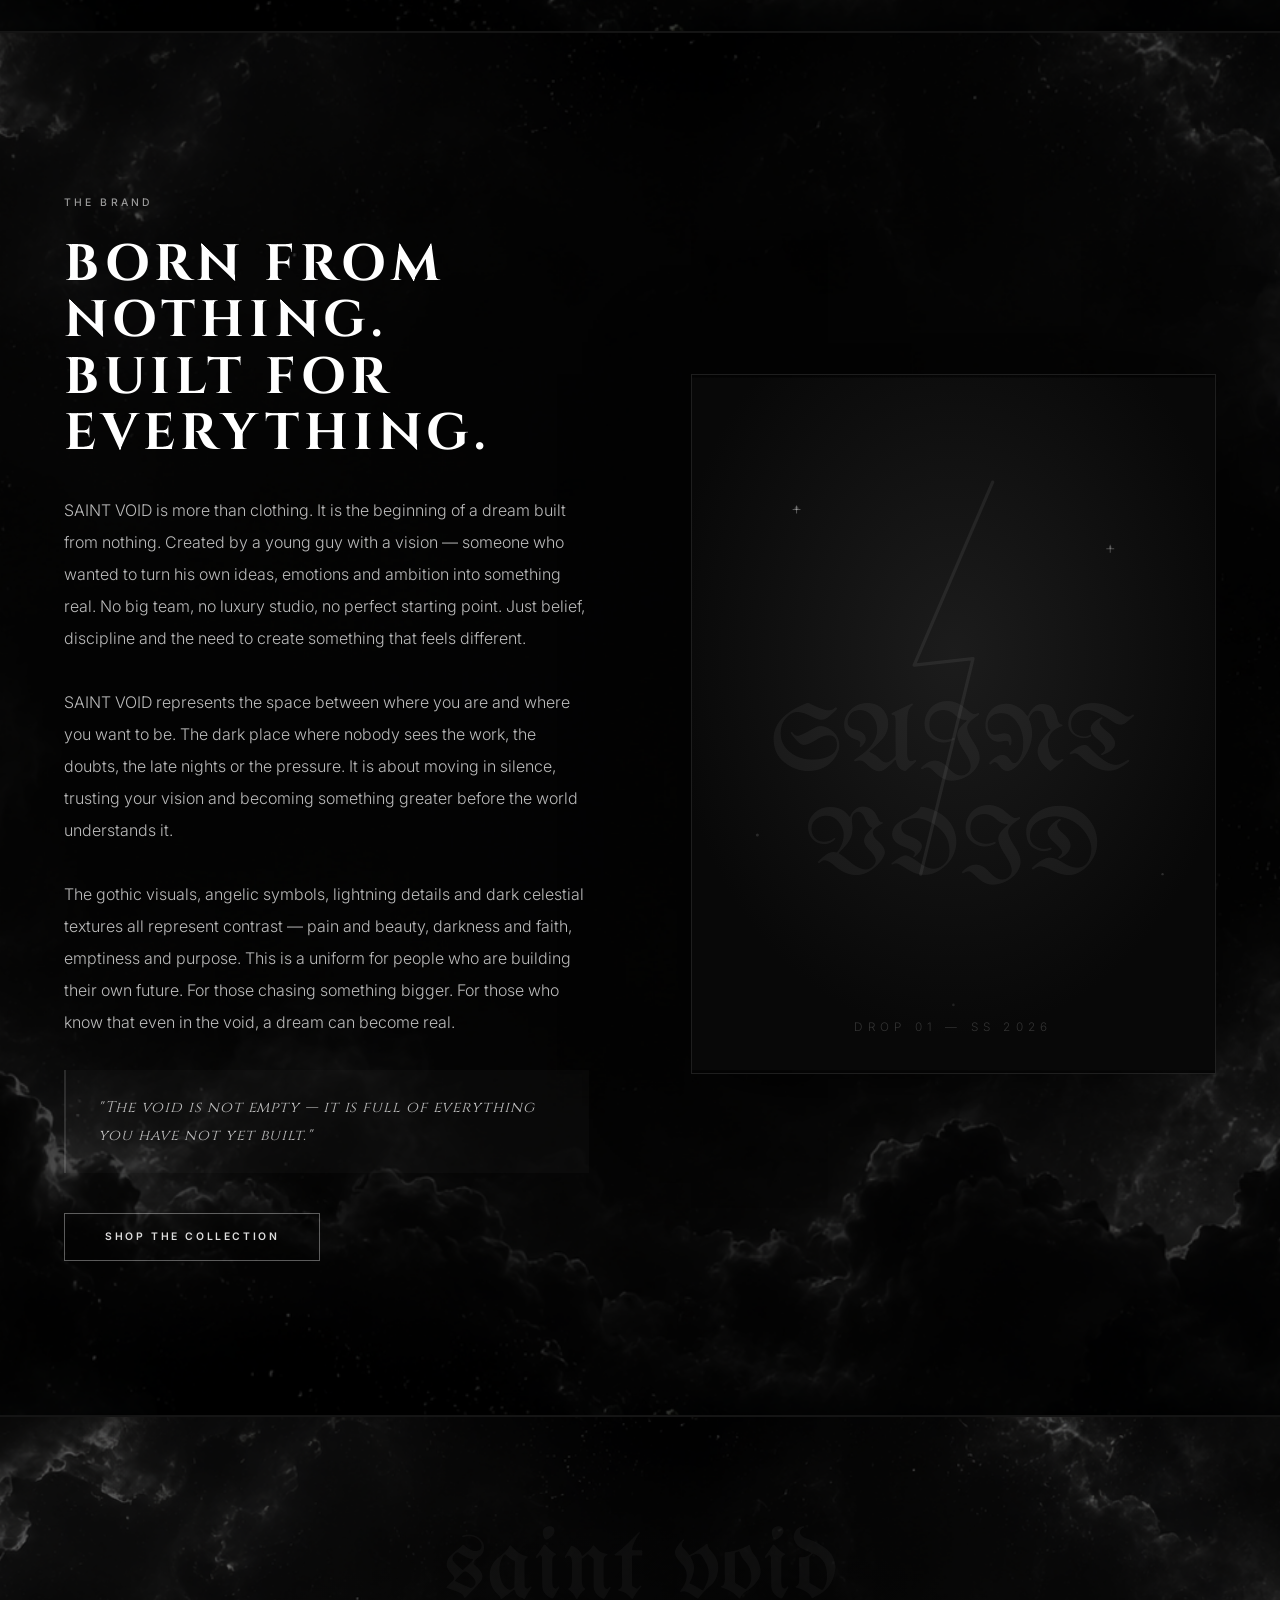
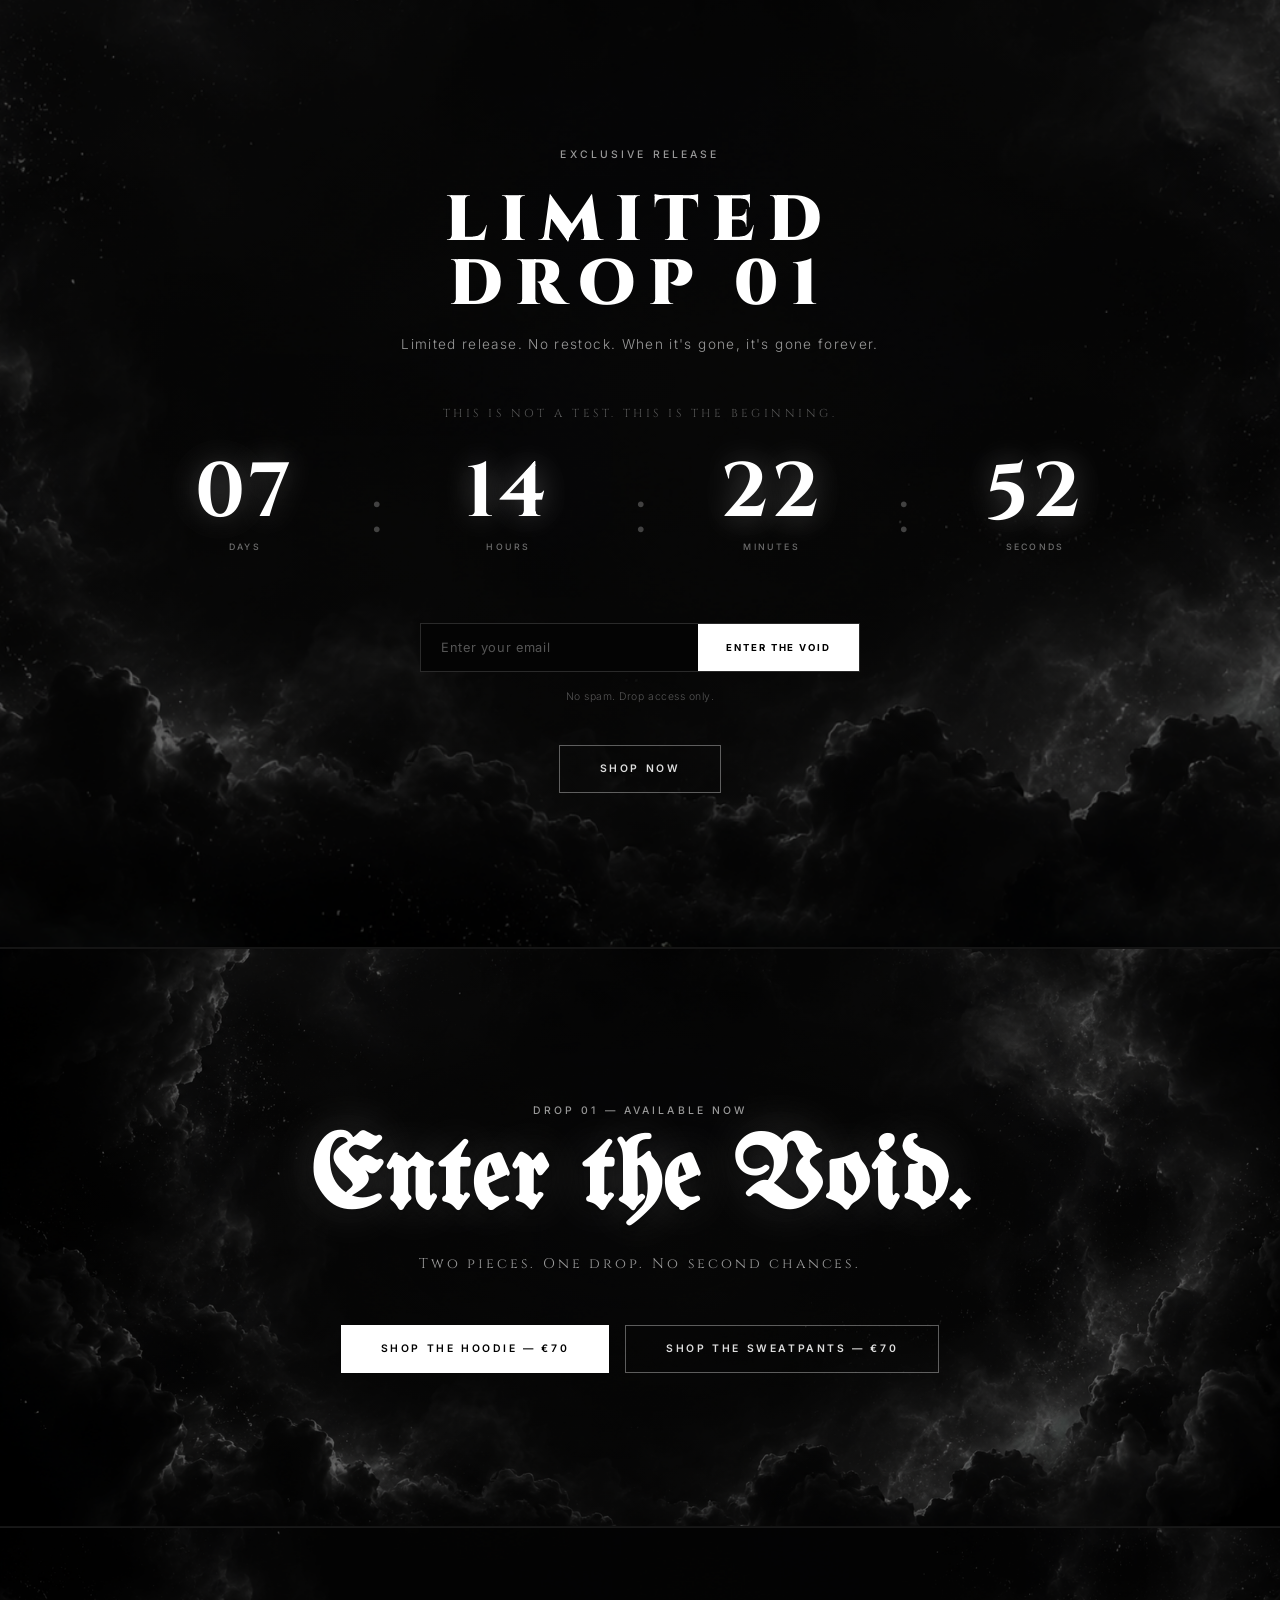
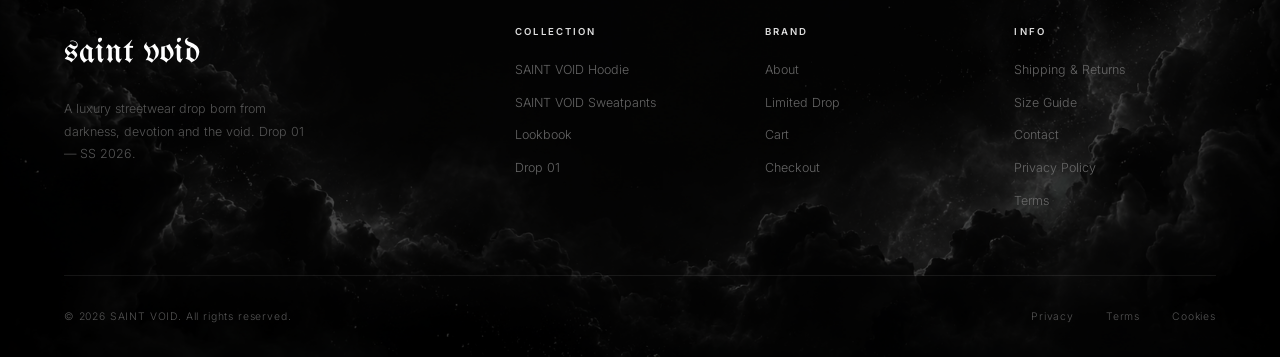
==== commit 02dd04d1: "Update SAINT VOID website design Co-Authored-By: Claude Sonnet 4.6 <noreply@anthropic.com>" ====
--- a/index.html
+++ b/index.html
@@ -11,6 +11,7 @@
   <script defer src="/_vercel/insights/script.js"></script>
 </head>
 <body>
+<div class="void-page-bg" aria-hidden="true"></div>
 
 <!-- ================================================
      NAVIGATION
@@ -51,52 +52,42 @@
      ================================================ -->
 <section class="hero" id="hero">
 
-  <!-- Layered void background -->
-  <div class="hero-bg"></div>
-
-  <!-- Subtle star / dust field -->
+  <!-- Real void image — slow zoom -->
+  <div class="hero-bg-img" aria-hidden="true"></div>
+
+  <!-- Minimal overlay — just enough for text, image stays visible -->
+  <div class="hero-overlay" aria-hidden="true"></div>
+
+  <!-- Visible star / dust particles over the image -->
   <svg class="hero-stars" viewBox="0 0 1440 900" preserveAspectRatio="xMidYMid slice" xmlns="http://www.w3.org/2000/svg" aria-hidden="true">
-    <circle cx="142" cy="98"  r="1.2" fill="rgba(255,255,255,0.18)"/>
-    <circle cx="368" cy="45"  r="0.8" fill="rgba(255,255,255,0.14)"/>
-    <circle cx="892" cy="72"  r="1.0" fill="rgba(255,255,255,0.16)"/>
-    <circle cx="1158" cy="88" r="0.9" fill="rgba(255,255,255,0.12)"/>
-    <circle cx="1342" cy="118" r="1.1" fill="rgba(255,255,255,0.15)"/>
-    <circle cx="278" cy="155" r="0.7" fill="rgba(255,255,255,0.10)"/>
-    <circle cx="512" cy="38"  r="1.0" fill="rgba(255,255,255,0.13)"/>
-    <circle cx="768" cy="112" r="0.6" fill="rgba(255,255,255,0.09)"/>
-    <circle cx="1056" cy="58" r="1.2" fill="rgba(255,255,255,0.17)"/>
-    <circle cx="1388" cy="88" r="0.8" fill="rgba(255,255,255,0.11)"/>
-    <circle cx="88"  cy="220" r="1.0" fill="rgba(255,255,255,0.12)"/>
-    <circle cx="234" cy="188" r="0.7" fill="rgba(255,255,255,0.09)"/>
-    <circle cx="456" cy="242" r="1.3" fill="rgba(255,255,255,0.15)"/>
-    <circle cx="698" cy="168" r="0.9" fill="rgba(255,255,255,0.11)"/>
-    <circle cx="988" cy="198" r="0.7" fill="rgba(255,255,255,0.10)"/>
-    <circle cx="1198" cy="172" r="1.1" fill="rgba(255,255,255,0.14)"/>
-    <circle cx="1402" cy="212" r="0.8" fill="rgba(255,255,255,0.10)"/>
-    <circle cx="178" cy="322" r="0.9" fill="rgba(255,255,255,0.09)"/>
-    <circle cx="312" cy="298" r="0.6" fill="rgba(255,255,255,0.08)"/>
-    <circle cx="588" cy="338" r="1.0" fill="rgba(255,255,255,0.11)"/>
-    <circle cx="1122" cy="308" r="0.8" fill="rgba(255,255,255,0.09)"/>
-    <circle cx="1298" cy="342" r="1.2" fill="rgba(255,255,255,0.12)"/>
-    <circle cx="92"  cy="448" r="0.7" fill="rgba(255,255,255,0.08)"/>
-    <circle cx="422" cy="412" r="1.0" fill="rgba(255,255,255,0.10)"/>
-    <circle cx="1258" cy="442" r="0.9" fill="rgba(255,255,255,0.09)"/>
-    <!-- Brighter accent stars -->
-    <circle cx="188"  cy="72"  r="1.8" fill="rgba(255,255,255,0.22)"/>
-    <circle cx="1262" cy="58"  r="1.6" fill="rgba(255,255,255,0.20)"/>
-    <circle cx="722"  cy="82"  r="1.5" fill="rgba(255,255,255,0.18)"/>
+    <circle cx="142"  cy="98"  r="1.8" fill="rgba(255,255,255,0.55)"/>
+    <circle cx="368"  cy="45"  r="1.2" fill="rgba(255,255,255,0.45)"/>
+    <circle cx="892"  cy="72"  r="1.5" fill="rgba(255,255,255,0.50)"/>
+    <circle cx="1158" cy="88"  r="1.3" fill="rgba(255,255,255,0.42)"/>
+    <circle cx="1342" cy="118" r="1.6" fill="rgba(255,255,255,0.48)"/>
+    <circle cx="278"  cy="155" r="1.0" fill="rgba(255,255,255,0.38)"/>
+    <circle cx="512"  cy="38"  r="1.4" fill="rgba(255,255,255,0.46)"/>
+    <circle cx="768"  cy="112" r="0.9" fill="rgba(255,255,255,0.35)"/>
+    <circle cx="1056" cy="58"  r="1.7" fill="rgba(255,255,255,0.52)"/>
+    <circle cx="1388" cy="88"  r="1.1" fill="rgba(255,255,255,0.40)"/>
+    <circle cx="88"   cy="220" r="1.4" fill="rgba(255,255,255,0.44)"/>
+    <circle cx="234"  cy="188" r="1.0" fill="rgba(255,255,255,0.36)"/>
+    <circle cx="456"  cy="242" r="1.8" fill="rgba(255,255,255,0.50)"/>
+    <circle cx="698"  cy="168" r="1.3" fill="rgba(255,255,255,0.42)"/>
+    <circle cx="988"  cy="198" r="1.0" fill="rgba(255,255,255,0.38)"/>
+    <circle cx="1198" cy="172" r="1.6" fill="rgba(255,255,255,0.48)"/>
+    <circle cx="1402" cy="212" r="1.2" fill="rgba(255,255,255,0.40)"/>
+    <circle cx="178"  cy="322" r="1.3" fill="rgba(255,255,255,0.36)"/>
+    <circle cx="588"  cy="338" r="1.5" fill="rgba(255,255,255,0.44)"/>
+    <circle cx="1122" cy="308" r="1.2" fill="rgba(255,255,255,0.38)"/>
+    <circle cx="1298" cy="342" r="1.7" fill="rgba(255,255,255,0.46)"/>
+    <!-- Bright accent stars -->
+    <circle cx="188"  cy="72"  r="2.5" fill="rgba(255,255,255,0.75)"/>
+    <circle cx="1262" cy="58"  r="2.2" fill="rgba(255,255,255,0.70)"/>
+    <circle cx="722"  cy="82"  r="2.0" fill="rgba(255,255,255,0.65)"/>
+    <circle cx="422"  cy="142" r="2.3" fill="rgba(255,255,255,0.72)"/>
+    <circle cx="1048" cy="128" r="2.1" fill="rgba(255,255,255,0.68)"/>
   </svg>
-
-  <!-- Dark storm-cloud corner vignettes -->
-  <div class="hero-cloud-tl" aria-hidden="true"></div>
-  <div class="hero-cloud-tr" aria-hidden="true"></div>
-  <div class="hero-cloud-bl" aria-hidden="true"></div>
-  <div class="hero-cloud-br" aria-hidden="true"></div>
-
-  <!-- Slow smoke / mist layers -->
-  <div class="hero-smoke-1" aria-hidden="true"></div>
-  <div class="hero-smoke-2" aria-hidden="true"></div>
-  <div class="hero-smoke-3" aria-hidden="true"></div>
 
   <!-- Centred hero content -->
   <div class="hero-content">
@@ -161,49 +152,6 @@
       the space where ambition is the only light.
     </p>
     <a href="#collection" class="btn btn-outline void-born-cta">Enter the Void</a>
-  </div>
-</section>
-
-<!-- ================================================
-     MARQUEE STRIP
-     ================================================ -->
-<div class="marquee-strip" aria-hidden="true">
-  <div class="marquee-track">
-    <!-- Track repeated twice for seamless loop -->
-    <span class="marquee-item">saint void <span class="marquee-dot"></span></span>
-    <span class="marquee-item">limited drop 01 <span class="marquee-dot"></span></span>
-    <span class="marquee-item">darkness &amp; devotion <span class="marquee-dot"></span></span>
-    <span class="marquee-item">gothic streetwear <span class="marquee-dot"></span></span>
-    <span class="marquee-item">no restock <span class="marquee-dot"></span></span>
-    <span class="marquee-item">saint void <span class="marquee-dot"></span></span>
-    <span class="marquee-item">limited drop 01 <span class="marquee-dot"></span></span>
-    <span class="marquee-item">darkness &amp; devotion <span class="marquee-dot"></span></span>
-    <span class="marquee-item">gothic streetwear <span class="marquee-dot"></span></span>
-    <span class="marquee-item">no restock <span class="marquee-dot"></span></span>
-  </div>
-</div>
-
-<!-- ================================================
-     BRAND PILLARS
-     ================================================ -->
-<section class="pillars" id="foundation">
-  <div class="section-label fade-up" style="text-align:center;margin-bottom:clamp(2.5rem,5vw,4rem);letter-spacing:0.3em;">The Foundation</div>
-  <div class="pillars-inner">
-    <div class="pillar fade-up">
-      <div class="pillar-num">01</div>
-      <div class="pillar-title">Vision</div>
-      <p class="pillar-text">A dream born in silence, before anyone believes in it. The spark that refuses to die in the dark.</p>
-    </div>
-    <div class="pillar fade-up delay-2">
-      <div class="pillar-num">02</div>
-      <div class="pillar-title">Creation</div>
-      <p class="pillar-text">Turning pain, discipline and raw ambition into something tangible. Craft over comfort, always.</p>
-    </div>
-    <div class="pillar fade-up delay-3">
-      <div class="pillar-num">03</div>
-      <div class="pillar-title">Becoming</div>
-      <p class="pillar-text">Wearing the identity you are building. A uniform for those becoming who they are meant to be.</p>
-    </div>
   </div>
 </section>
 
@@ -797,22 +745,6 @@
 </section>
 
 <!-- ================================================
-     NEWSLETTER
-     ================================================ -->
-<section class="newsletter">
-  <div class="newsletter-inner fade-up">
-    <div class="section-label" style="margin-bottom:0.75rem;">Stay Connected</div>
-    <h2 class="newsletter-title">Join the Void</h2>
-    <p class="newsletter-sub">Early access. Drop notifications. No noise.</p>
-    <form class="newsletter-form" onsubmit="return false;">
-      <input type="email" class="newsletter-input" placeholder="Your email address" aria-label="Email address" />
-      <button type="submit" class="newsletter-submit">Subscribe</button>
-    </form>
-    <p class="newsletter-note">By subscribing you agree to our Privacy Policy.</p>
-  </div>
-</section>
-
-<!-- ================================================
      FOOTER
      ================================================ -->
 <footer class="footer">
--- a/css/styles.css
+++ b/css/styles.css
@@ -335,161 +335,59 @@
   background: #000;
 }
 
-/* Deep void background — bright open centre, darkness at every edge */
-.hero-bg {
+/* Real void image — fills hero, slow cinematic zoom */
+.hero-bg-img {
+  position: absolute;
+  inset: -6%;          /* extra margin so zoom never shows edges */
+  background-image: url('../images/hero-void.png');
+  background-size: cover;
+  background-position: center center;
+  background-repeat: no-repeat;
+  z-index: 0;
+  animation: heroZoom 22s ease-in-out infinite alternate;
+  will-change: transform;
+}
+
+@keyframes heroZoom {
+  0%   { transform: scale(1); }
+  100% { transform: scale(1.07); }
+}
+
+/* Dark overlay — minimal, lets the real void image breathe through */
+.hero-overlay {
   position: absolute;
   inset: 0;
+  z-index: 1;
   background:
-    radial-gradient(ellipse 52% 58% at 50% 44%, rgba(18,18,18,0.0) 0%, rgba(0,0,0,0.82) 52%, #000 100%),
-    radial-gradient(ellipse 85% 48% at 50% 0%,   rgba(4,4,4,0.98)  0%, transparent 55%),
-    radial-gradient(ellipse 85% 48% at 50% 100%, rgba(0,0,0,1)     0%, transparent 55%),
-    radial-gradient(ellipse 36% 92% at 0%   50%, rgba(0,0,0,0.98)  0%, transparent 50%),
-    radial-gradient(ellipse 36% 92% at 100% 50%, rgba(0,0,0,0.98)  0%, transparent 50%),
-    #000;
-}
-
-/* Star / dust field */
-.hero-stars {
-  position: absolute;
-  inset: 0;
-  width: 100%;
-  height: 100%;
-  z-index: 1;
-  pointer-events: none;
-}
-
-/* Storm-cloud corner vignettes */
-.hero-cloud-tl,
-.hero-cloud-tr,
-.hero-cloud-bl,
-.hero-cloud-br {
-  position: absolute;
-  z-index: 2;
-  pointer-events: none;
-  will-change: transform;
-}
-
-.hero-cloud-tl {
-  top: -5%; left: -5%;
-  width: 55%; height: 55%;
-  background: radial-gradient(ellipse 80% 70% at 10% 10%,
-    rgba(2,2,2,1) 0%, rgba(4,4,4,0.88) 35%, rgba(6,6,6,0.55) 56%, transparent 74%);
-  filter: blur(24px);
-  animation: cloudDrift 28s ease-in-out infinite;
-}
-
-.hero-cloud-tr {
-  top: -5%; right: -5%;
-  width: 55%; height: 55%;
-  background: radial-gradient(ellipse 80% 70% at 90% 10%,
-    rgba(2,2,2,1) 0%, rgba(4,4,4,0.88) 35%, rgba(6,6,6,0.55) 56%, transparent 74%);
-  filter: blur(24px);
-  animation: cloudDrift 34s ease-in-out infinite reverse;
-}
-
-.hero-cloud-bl {
-  bottom: -5%; left: -5%;
-  width: 60%; height: 55%;
-  background: radial-gradient(ellipse 80% 70% at 10% 90%,
-    rgba(0,0,0,1) 0%, rgba(3,3,3,0.94) 30%, rgba(5,5,5,0.62) 52%, transparent 72%);
-  filter: blur(30px);
-  animation: cloudDriftSlow 40s ease-in-out infinite;
-}
-
-.hero-cloud-br {
-  bottom: -5%; right: -5%;
-  width: 60%; height: 55%;
-  background: radial-gradient(ellipse 80% 70% at 90% 90%,
-    rgba(0,0,0,1) 0%, rgba(3,3,3,0.94) 30%, rgba(5,5,5,0.62) 52%, transparent 72%);
-  filter: blur(30px);
-  animation: cloudDriftSlow 36s ease-in-out infinite reverse;
-}
-
-/* Slow smoke / mist */
-.hero-smoke-1,
-.hero-smoke-2,
-.hero-smoke-3 {
-  position: absolute;
-  pointer-events: none;
-  will-change: transform, opacity;
-}
-
-.hero-smoke-1 {
-  bottom: 0; left: -25%;
-  width: 150%; height: 45%;
-  z-index: 3;
-  background: radial-gradient(ellipse 60% 60% at 30% 100%,
-    rgba(5,5,5,0.95) 0%, rgba(3,3,3,0.68) 38%, transparent 65%);
-  filter: blur(38px);
-  animation: smokeDriftL 32s ease-in-out infinite;
-}
-
-.hero-smoke-2 {
-  bottom: 0; right: -25%;
-  width: 150%; height: 42%;
-  z-index: 3;
-  background: radial-gradient(ellipse 60% 60% at 70% 100%,
-    rgba(5,5,5,0.90) 0%, rgba(3,3,3,0.64) 38%, transparent 65%);
-  filter: blur(44px);
-  animation: smokeDriftR 38s ease-in-out infinite;
-}
-
-.hero-smoke-3 {
-  bottom: 0; left: -12%;
-  width: 124%; height: 52%;
-  z-index: 3;
-  background: radial-gradient(ellipse 75% 52% at 50% 100%,
-    rgba(4,4,4,0.88) 0%, rgba(2,2,2,0.54) 42%, transparent 64%);
-  filter: blur(52px);
-  animation: smokeRise 46s ease-in-out infinite;
-}
-
-/* Cloud & smoke keyframes */
-@keyframes cloudDrift {
-  0%, 100% { transform: translate(0,    0)    scale(1);    }
-  33%       { transform: translate(18px, 12px) scale(1.03); }
-  66%       { transform: translate(-10px, 8px) scale(0.98); }
-}
-
-@keyframes cloudDriftSlow {
-  0%, 100% { transform: translate(0,     0)     scale(1);    opacity: 1;    }
-  40%       { transform: translate(-14px, -10px) scale(1.02); opacity: 0.92; }
-  75%       { transform: translate( 10px,  -6px) scale(0.97); opacity: 0.96; }
-}
-
-@keyframes smokeDriftL {
-  0%, 100% { transform: translateX(0)     scaleX(1);    opacity: 0.90; }
-  42%       { transform: translateX(-55px) scaleX(1.05); opacity: 1;    }
-  72%       { transform: translateX(-28px) scaleX(0.97); opacity: 0.85; }
-}
-
-@keyframes smokeDriftR {
-  0%, 100% { transform: translateX(0)    opacity: 0.85; }
-  45%       { transform: translateX(50px) scaleX(1.04); opacity: 0.95; }
-  75%       { transform: translateX(22px) scaleX(0.98); opacity: 0.90; }
-}
-
-@keyframes smokeRise {
-  0%, 100% { transform: translateY(0)     scaleY(1);    opacity: 0.88; }
-  50%       { transform: translateY(-20px) scaleY(1.04); opacity: 1;    }
+    radial-gradient(ellipse 50% 44% at 50% 46%,
+      rgba(0,0,0,0.35) 0%,
+      rgba(0,0,0,0.15) 38%,
+      rgba(0,0,0,0.06) 65%,
+      rgba(0,0,0,0.16) 100%);
 }
 
 /* Soft silver wordmark glow */
 @keyframes silverGlow {
   0%, 100% {
     text-shadow:
-      0 0 40px rgba(255,255,255,0.18),
-      0 0 100px rgba(255,255,255,0.08),
-      0 0 240px rgba(220,220,220,0.05),
-      0 2px 6px rgba(0,0,0,1);
+      0 0 40px  rgba(255,255,255,0.20),
+      0 0 100px rgba(255,255,255,0.10),
+      0 0 240px rgba(220,220,220,0.06),
+      0 2px 8px rgba(0,0,0,1);
   }
   50% {
     text-shadow:
-      0 0 65px rgba(255,255,255,0.30),
-      0 0 160px rgba(255,255,255,0.14),
-      0 0 380px rgba(220,220,220,0.08),
-      0 2px 6px rgba(0,0,0,1);
+      0 0 65px  rgba(255,255,255,0.32),
+      0 0 160px rgba(255,255,255,0.15),
+      0 0 380px rgba(220,220,220,0.09),
+      0 2px 8px rgba(0,0,0,1);
   }
+}
+
+/* Subtle vertical float on the wordmark */
+@keyframes logoFloat {
+  0%, 100% { transform: translateY(0);   }
+  50%       { transform: translateY(-9px); }
 }
 
 /* ================================================
@@ -587,7 +485,8 @@
     0 0 100px rgba(255,255,255,0.08),
     0 0 240px rgba(220,220,220,0.05),
     0 2px 6px rgba(0,0,0,1);
-  animation: silverGlow 5s ease-in-out infinite;
+  animation: silverGlow 5s ease-in-out infinite,
+             logoFloat  7s ease-in-out infinite;
 }
 
 /* Primary tagline */
@@ -2647,14 +2546,8 @@
    ACCESSIBILITY — REDUCED MOTION
    ================================================ */
 @media (prefers-reduced-motion: reduce) {
-  .hero-brand       { animation: none !important; }
-  .hero-cloud-tl,
-  .hero-cloud-tr,
-  .hero-cloud-bl,
-  .hero-cloud-br    { animation: none !important; }
-  .hero-smoke-1,
-  .hero-smoke-2,
-  .hero-smoke-3     { animation: none !important; }
+  .hero-bg-img  { animation: none !important; }
+  .hero-brand   { animation: none !important; }
   .hero-content .fade-in {
     transition: none !important;
     opacity: 1 !important;
@@ -2693,6 +2586,295 @@
 .cart-empty-sub {
   font-size: 0.82rem;
   color: var(--silver-dark);
+}
+
+/* ================================================
+   VOID ATMOSPHERE — SITE-WIDE ENHANCEMENTS
+   ================================================ */
+
+/* Fixed low-opacity void image behind every page */
+.void-page-bg {
+  position: fixed;
+  inset: 0;
+  z-index: -1;
+  background-image: url('../images/hero-void.png');
+  background-size: cover;
+  background-position: center;
+  background-repeat: no-repeat;
+  opacity: 0.07;
+  pointer-events: none;
+}
+
+/* ── Hero stars — clearly visible over the image ── */
+.hero-stars {
+  position: absolute;
+  inset: 0;
+  width: 100%;
+  height: 100%;
+  z-index: 2;
+  pointer-events: none;
+  animation: starTwinkle 6s ease-in-out infinite;
+}
+@keyframes starTwinkle {
+  0%, 100% { opacity: 0.75; }
+  50%       { opacity: 1;    }
+}
+
+/* ── Hero wordmark — stronger silver glow ── */
+.hero-brand {
+  text-shadow:
+    0 0  30px rgba(255,255,255,0.55),
+    0 0  70px rgba(255,255,255,0.28),
+    0 0 150px rgba(255,255,255,0.14),
+    0 0 320px rgba(220,220,220,0.08),
+    0 2px 8px rgba(0,0,0,1);
+  animation: silverGlow 5s ease-in-out infinite,
+             logoFloat  7s ease-in-out infinite;
+}
+
+/* ── Born in the Void — void image layer ── */
+.void-born {
+  border-top:    1px solid rgba(255,255,255,0.09);
+  border-bottom: 1px solid rgba(255,255,255,0.09);
+}
+.void-born::before {
+  background:
+    radial-gradient(ellipse 70% 70% at 50% 50%,
+      transparent 0%, rgba(0,0,0,0.72) 100%),
+    url('../images/hero-void.png') center / cover no-repeat;
+  opacity: 0.18;
+}
+.void-born-inner { position: relative; z-index: 2; }
+
+/* ── Collection section ── */
+#collection {
+  background: linear-gradient(to bottom, #000 0%, #040404 100%);
+  position: relative;
+}
+#collection::before {
+  content: '';
+  position: absolute;
+  inset: 0;
+  background:
+    radial-gradient(ellipse 80% 50% at 50% 0%,
+      rgba(255,255,255,0.02) 0%, transparent 60%);
+  pointer-events: none;
+}
+
+/* ── Product cards — dark glass with silver edge ── */
+.product-card-visual {
+  background: #080808;
+  border: 1px solid rgba(255,255,255,0.07);
+  transition: border-color 0.4s var(--ease), box-shadow 0.4s var(--ease);
+}
+.product-card:hover .product-card-visual {
+  border-color: rgba(255,255,255,0.18);
+  box-shadow:
+    0 0  25px rgba(255,255,255,0.06),
+    0 0  60px rgba(255,255,255,0.03),
+    0 12px 50px rgba(0,0,0,0.7);
+}
+/* Silver top-edge shimmer on hover */
+.product-card-visual::after {
+  content: '';
+  position: absolute;
+  top: 0; left: 0; right: 0;
+  height: 1px;
+  background: linear-gradient(
+    to right,
+    transparent 0%,
+    rgba(255,255,255,0.40) 50%,
+    transparent 100%);
+  opacity: 0;
+  transition: opacity 0.4s var(--ease);
+  z-index: 4;
+}
+.product-card:hover .product-card-visual::after { opacity: 1; }
+
+/* ── Lookbook section ── */
+.lookbook {
+  background: #030303;
+  position: relative;
+  overflow: hidden;
+}
+.lookbook::before {
+  content: '';
+  position: absolute;
+  inset: 0;
+  background-image: url('../images/hero-void.png');
+  background-size: cover;
+  background-position: center;
+  opacity: 0.08;
+  pointer-events: none;
+  z-index: 0;
+}
+.lookbook > * { position: relative; z-index: 1; }
+
+/* Silver border on lookbook frames */
+.lk-frame {
+  background: #060606;
+  outline: 1px solid rgba(255,255,255,0.05);
+}
+.lookbook-item:hover .lk-frame {
+  outline-color: rgba(255,255,255,0.12);
+}
+
+/* ── About section ── */
+.about { position: relative; overflow: hidden; }
+.about::after {
+  content: '';
+  position: absolute;
+  inset: 0;
+  background-image: url('../images/hero-void.png');
+  background-size: cover;
+  background-position: center;
+  opacity: 0.06;
+  pointer-events: none;
+  z-index: 0;
+}
+.about > * { position: relative; z-index: 1; }
+
+/* ── Drop section ── */
+.drop { background: #020202; }
+.drop::before {
+  background:
+    radial-gradient(ellipse 80% 60% at 50% 50%,
+      rgba(100,100,100,0.04) 0%, transparent 70%),
+    url('../images/hero-void.png') center / cover no-repeat;
+  opacity: 0.12;
+}
+.drop > * { position: relative; z-index: 1; }
+
+/* ── Final CTA ── */
+.final-cta {
+  background: #010101;
+  border-top:    1px solid rgba(255,255,255,0.08);
+  border-bottom: 1px solid rgba(255,255,255,0.08);
+  position: relative; overflow: hidden;
+}
+.final-cta::before {
+  background:
+    radial-gradient(ellipse 65% 70% at 50% 50%,
+      rgba(20,20,20,0.5) 0%, transparent 70%),
+    url('../images/hero-void.png') center / cover no-repeat;
+  opacity: 0.10;
+}
+.final-cta-inner { position: relative; z-index: 1; }
+
+/* Stronger glow on final CTA title */
+.final-cta-title {
+  text-shadow:
+    0 0 50px rgba(255,255,255,0.18),
+    0 0 120px rgba(255,255,255,0.08),
+    0 2px 6px rgba(0,0,0,0.95);
+}
+
+/* ── Footer ── */
+.footer {
+  background: #020202;
+  border-top: 1px solid rgba(255,255,255,0.09);
+  position: relative; overflow: hidden;
+}
+.footer::before {
+  content: '';
+  position: absolute;
+  inset: 0;
+  background-image: url('../images/hero-void.png');
+  background-size: cover;
+  background-position: center bottom;
+  opacity: 0.06;
+  pointer-events: none;
+  z-index: 0;
+}
+.footer > * { position: relative; z-index: 1; }
+
+/* ── Brand stats bar ── */
+.brand-stats {
+  background: #010101;
+  border-top:    1px solid rgba(255,255,255,0.08);
+  border-bottom: 1px solid rgba(255,255,255,0.08);
+}
+.stat-num, .stat-icon {
+  text-shadow: 0 0 20px rgba(255,255,255,0.15);
+}
+
+/* ── Navigation — subtle scroll effect ── */
+.nav {
+  border-bottom: 1px solid rgba(255,255,255,0.04);
+}
+.nav.scrolled {
+  background: rgba(0,0,0,0.92) !important;
+  backdrop-filter: blur(14px);
+  border-bottom-color: rgba(255,255,255,0.07);
+}
+
+/* ── Marquee strip ── */
+.marquee-strip {
+  border-top:    1px solid rgba(255,255,255,0.07);
+  border-bottom: 1px solid rgba(255,255,255,0.07);
+  background: #010101;
+}
+
+/* ── Section divider lines — silver accent ── */
+.section-line {
+  background: linear-gradient(
+    to right,
+    transparent,
+    rgba(255,255,255,0.12) 30%,
+    rgba(255,255,255,0.12) 70%,
+    transparent);
+}
+
+/* ── Buttons — stronger silver glow on primary ── */
+.btn-primary {
+  box-shadow: 0 0 0 0 transparent;
+  transition: background var(--fast) var(--ease),
+              box-shadow var(--fast) var(--ease),
+              transform var(--fast) var(--ease);
+}
+.btn-primary:hover {
+  box-shadow:
+    0 0 20px rgba(255,255,255,0.20),
+    0 0 50px rgba(255,255,255,0.08);
+}
+
+/* ── Product page void atmosphere ── */
+.product-page {
+  background: #000;
+  position: relative;
+}
+.product-page::after {
+  content: '';
+  position: fixed;
+  inset: 0;
+  z-index: -1;
+  background-image: url('../images/hero-void.png');
+  background-size: cover;
+  background-position: center;
+  opacity: 0.05;
+  pointer-events: none;
+}
+
+/* ── Cart page void atmosphere ── */
+.cart-page { background: #000; }
+
+/* ── Checkout page void atmosphere ── */
+.checkout-page { background: #000; }
+
+/* ── Countdown numbers — silver glow ── */
+.countdown-value {
+  text-shadow: 0 0 30px rgba(255,255,255,0.12);
+}
+
+/* ── Size buttons — void glass style ── */
+.size-btn {
+  background: rgba(255,255,255,0.02);
+  border-color: rgba(255,255,255,0.10);
+}
+.size-btn:hover {
+  background: rgba(255,255,255,0.06);
+  border-color: rgba(255,255,255,0.25);
+  box-shadow: 0 0 12px rgba(255,255,255,0.08);
 }
 
 /* ================================================
@@ -2854,3 +3036,604 @@
     flex: 1 1 100%;
   }
 }
+
+/* ================================================
+   VOID UNIVERSE — DARK ATMOSPHERE SYSTEM v3
+   One unified visual world across every page.
+   ================================================ */
+
+/* ── ANIMATIONS ── */
+@keyframes voidDrift {
+  0%   { transform: scale(1)    translateY(0px);   }
+  50%  { transform: scale(1.05) translateY(-14px); }
+  100% { transform: scale(1)    translateY(0px);   }
+}
+@keyframes smokePulse {
+  0%, 100% { opacity: var(--smoke-base, 0.28); }
+  50%       { opacity: var(--smoke-peak, 0.40); }
+}
+@keyframes topFadePulse {
+  0%, 100% { opacity: 0.38; }
+  50%       { opacity: 0.48; }
+}
+
+/* ══ 1. GLOBAL VOID BACKGROUND ══
+   Cloud image + star dust in one fixed layer.
+   Foundation of every page. */
+.void-page-bg {
+  background-image:
+    radial-gradient(circle, rgba(255,255,255,0.72) 1px, transparent 1px),
+    radial-gradient(circle, rgba(255,255,255,0.52) 1px, transparent 1px),
+    radial-gradient(circle, rgba(255,255,255,0.38) 1px, transparent 1px),
+    radial-gradient(circle, rgba(255,255,255,0.28) 1px, transparent 1px),
+    url('../images/hero-void.png') !important;
+  background-size:
+    270px 270px,
+    410px 410px,
+    185px 185px,
+    335px 335px,
+    cover !important;
+  background-position:
+    0px 0px,
+    135px 88px,
+    78px 175px,
+    218px 42px,
+    center center !important;
+  background-repeat: repeat, repeat, repeat, repeat, no-repeat !important;
+  opacity: 0.38 !important;
+  animation: voidDrift 32s ease-in-out infinite !important;
+}
+
+/* ══ 2. HERO — bottom fog into sections ══ */
+.hero::after {
+  content: '';
+  position: absolute;
+  bottom: 0;
+  left: -5%;
+  width: 110%;
+  height: 32%;
+  z-index: 4;
+  pointer-events: none;
+  background: radial-gradient(
+    ellipse 80% 70% at 50% 100%,
+    rgba(0,0,0,0.94) 0%,
+    rgba(0,0,0,0.58) 45%,
+    transparent 72%
+  );
+  filter: blur(14px);
+}
+
+/* ══ 3. SECTION BACKGROUNDS — translucent ══
+   Low alpha lets the fixed void+star layer bleed through.
+   Still dark enough to keep text clear. */
+#collection        { background: rgba(0,0,0,0.65) !important; }
+.void-born         { background: rgba(2,2,2,0.68) !important; }
+.lookbook          { background: rgba(3,3,3,0.66) !important; }
+.about             { background: rgba(0,0,0,0.65) !important; }
+.drop              { background: rgba(2,2,2,0.68) !important; }
+.brand-stats       { background: rgba(0,0,0,0.70) !important; }
+.marquee-strip     { background: rgba(0,0,0,0.72) !important; }
+.footer            { background: rgba(2,2,2,0.72) !important; }
+.final-cta         { background: rgba(1,1,1,0.68) !important; }
+.pillars           { background: rgba(1,1,1,0.68) !important; }
+.related           { background: rgba(1,1,1,0.68) !important; }
+
+/* ══ 4. PRODUCT / CART / CHECKOUT PAGES ══
+   Atmospheric void top-fade via ::before — same cinematic
+   energy as the homepage hero, adapted for inner pages. */
+.product-page,
+.cart-page,
+.checkout-page { position: relative; }
+
+.product-page  { background: rgba(0,0,0,0.65) !important; }
+.cart-page     { background: rgba(0,0,0,0.65) !important; }
+.checkout-page { background: rgba(0,0,0,0.65) !important; }
+
+.product-page::before,
+.cart-page::before,
+.checkout-page::before {
+  content: '';
+  position: absolute;
+  top: 0;
+  left: 0;
+  right: 0;
+  height: clamp(260px, 48vh, 560px);
+  background-image: url('../images/hero-void.png');
+  background-size: cover;
+  background-position: center 30%;
+  opacity: 0.42;
+  -webkit-mask-image: linear-gradient(to bottom,
+    rgba(0,0,0,1.0) 0%,
+    rgba(0,0,0,0.65) 45%,
+    rgba(0,0,0,0.15) 78%,
+    transparent 100%);
+  mask-image: linear-gradient(to bottom,
+    rgba(0,0,0,1.0) 0%,
+    rgba(0,0,0,0.65) 45%,
+    rgba(0,0,0,0.15) 78%,
+    transparent 100%);
+  pointer-events: none;
+  z-index: 0;
+  animation: topFadePulse 22s ease-in-out infinite;
+}
+
+/* Ensure page layout children sit above the atmospheric top fade */
+.product-layout,
+.cart-header,
+.cart-layout,
+.checkout-layout { position: relative; z-index: 1; }
+
+/* ══ 5. SECTION VOID TEXTURE OVERLAYS ══
+   Each section has its own cloud texture layer
+   breathing with smokePulse at its own rhythm. */
+.void-born::before {
+  opacity: 0.44 !important;
+  animation: smokePulse 11s ease-in-out infinite !important;
+  --smoke-base: 0.40; --smoke-peak: 0.50;
+}
+.lookbook::before {
+  opacity: 0.34 !important;
+  animation: smokePulse 15s ease-in-out infinite !important;
+  --smoke-base: 0.30; --smoke-peak: 0.40;
+}
+.about::after {
+  opacity: 0.30 !important;
+  animation: smokePulse 17s ease-in-out infinite !important;
+  --smoke-base: 0.26; --smoke-peak: 0.36;
+}
+.drop::before {
+  opacity: 0.40 !important;
+  animation: smokePulse 13s ease-in-out infinite !important;
+  --smoke-base: 0.34; --smoke-peak: 0.46;
+}
+.final-cta::before {
+  opacity: 0.42 !important;
+  animation: smokePulse 12s ease-in-out infinite !important;
+  --smoke-base: 0.36; --smoke-peak: 0.50;
+}
+.footer::before {
+  opacity: 0.30 !important;
+  animation: smokePulse 19s ease-in-out infinite !important;
+  --smoke-base: 0.26; --smoke-peak: 0.36;
+}
+
+/* ══ 6. SECTION SILVER SEPARATORS ══ */
+.void-born,
+.lookbook,
+.about,
+.drop,
+.final-cta,
+.pillars,
+#collection {
+  border-top:    1px solid rgba(255,255,255,0.08) !important;
+  border-bottom: 1px solid rgba(255,255,255,0.08) !important;
+}
+
+/* ══ 7. PRODUCT CARDS ══ */
+.product-card-visual {
+  background: rgba(5,5,5,0.88) !important;
+  border: 1px solid rgba(255,255,255,0.10) !important;
+  box-shadow:
+    inset 0 1px 0 rgba(255,255,255,0.06),
+    0 6px 35px rgba(0,0,0,0.65) !important;
+}
+.product-card:hover .product-card-visual {
+  border-color: rgba(255,255,255,0.24) !important;
+  box-shadow:
+    inset 0 1px 0 rgba(255,255,255,0.09),
+    0 0 35px rgba(255,255,255,0.08),
+    0 0 80px rgba(255,255,255,0.03),
+    0 18px 60px rgba(0,0,0,0.80) !important;
+}
+.product-card:hover .product-card-visual::after { opacity: 1 !important; }
+
+/* ══ 8. PRODUCT PAGE — gallery + info ══ */
+/* Remove the old product-page::after fixed overlay — ::before now handles it */
+.product-page::after { display: none !important; }
+
+.product-gallery {
+  background: rgba(3,3,3,0.68) !important;
+  border-right: 1px solid rgba(255,255,255,0.07) !important;
+  position: relative;
+  overflow: hidden;
+}
+.product-gallery::before {
+  content: '';
+  position: absolute;
+  inset: 0;
+  background-image: url('../images/hero-void.png');
+  background-size: cover;
+  background-position: center left;
+  opacity: 0.28 !important;
+  pointer-events: none;
+  z-index: 0;
+  animation: smokePulse 17s ease-in-out infinite;
+  --smoke-base: 0.24; --smoke-peak: 0.34;
+}
+.product-gallery > * { position: relative; z-index: 1; }
+
+.gallery-main {
+  background: rgba(4,4,4,0.90) !important;
+  border: 1px solid rgba(255,255,255,0.09) !important;
+  box-shadow:
+    0 0 55px rgba(0,0,0,0.70),
+    inset 0 0 30px rgba(255,255,255,0.025) !important;
+}
+.gallery-thumb {
+  background: rgba(5,5,5,0.88) !important;
+  border: 1px solid rgba(255,255,255,0.07) !important;
+}
+.gallery-thumb.active {
+  border-color: rgba(255,255,255,0.28) !important;
+  box-shadow: 0 0 16px rgba(255,255,255,0.10) !important;
+}
+.gallery-thumb:hover { border-color: rgba(255,255,255,0.16) !important; }
+
+.product-info {
+  background: rgba(2,2,2,0.66) !important;
+  position: relative;
+  overflow: hidden;
+}
+.product-info::before {
+  content: '';
+  position: absolute;
+  inset: 0;
+  background-image: url('../images/hero-void.png');
+  background-size: cover;
+  background-position: right center;
+  opacity: 0.22 !important;
+  pointer-events: none;
+  z-index: 0;
+  animation: smokePulse 21s ease-in-out infinite;
+  --smoke-base: 0.18; --smoke-peak: 0.28;
+}
+.product-info > * { position: relative; z-index: 1; }
+
+/* ══ 9. RELATED PRODUCTS ══ */
+.related {
+  border-top: 1px solid rgba(255,255,255,0.08) !important;
+  position: relative;
+  overflow: hidden;
+}
+.related::before {
+  content: '';
+  position: absolute;
+  inset: 0;
+  background-image: url('../images/hero-void.png');
+  background-size: cover;
+  background-position: center;
+  opacity: 0.24 !important;
+  pointer-events: none;
+  animation: smokePulse 19s ease-in-out infinite;
+  --smoke-base: 0.20; --smoke-peak: 0.30;
+}
+.related > * { position: relative; z-index: 1; }
+
+/* ══ 10. BRAND PILLARS ══ */
+.pillars {
+  position: relative;
+  overflow: hidden;
+}
+.pillars::before {
+  content: '';
+  position: absolute;
+  inset: 0;
+  background-image: url('../images/hero-void.png');
+  background-size: cover;
+  background-position: center;
+  opacity: 0.24 !important;
+  pointer-events: none;
+  animation: smokePulse 15s ease-in-out infinite;
+  --smoke-base: 0.20; --smoke-peak: 0.30;
+}
+.pillars > * { position: relative; z-index: 1; }
+
+/* ══ 11. CART PAGE ══ */
+.cart-header {
+  border-bottom: 1px solid rgba(255,255,255,0.09) !important;
+  position: relative;
+  overflow: hidden;
+  padding-bottom: 2rem;
+}
+.cart-header::after {
+  content: '';
+  position: absolute;
+  inset: 0;
+  background-image: url('../images/hero-void.png');
+  background-size: cover;
+  background-position: center 40%;
+  opacity: 0.18;
+  pointer-events: none;
+  z-index: 0;
+}
+.cart-header > * { position: relative; z-index: 1; }
+
+.cart-title {
+  text-shadow:
+    0 0 40px rgba(255,255,255,0.18),
+    0 0 100px rgba(255,255,255,0.08) !important;
+}
+
+.cart-item {
+  border-bottom: 1px solid rgba(255,255,255,0.07) !important;
+  background: rgba(3,3,3,0.62) !important;
+  backdrop-filter: blur(4px) !important;
+}
+.cart-item-img {
+  background: rgba(6,6,6,0.90) !important;
+  border: 1px solid rgba(255,255,255,0.09) !important;
+  overflow: hidden;
+  position: relative;
+}
+.cart-item-img::after {
+  content: '';
+  position: absolute;
+  inset: 0;
+  background: radial-gradient(
+    ellipse 70% 55% at 50% 18%,
+    rgba(160,160,160,0.07) 0%,
+    transparent 68%
+  );
+  pointer-events: none;
+}
+.cart-summary {
+  background: rgba(4,4,4,0.80) !important;
+  border: 1px solid rgba(255,255,255,0.13) !important;
+  box-shadow:
+    inset 0 1px 0 rgba(255,255,255,0.07),
+    inset 0 0 80px rgba(255,255,255,0.02),
+    0 0 60px rgba(0,0,0,0.55) !important;
+  backdrop-filter: blur(14px) !important;
+  position: relative;
+  overflow: hidden;
+}
+.cart-summary::before {
+  content: '';
+  position: absolute;
+  inset: 0;
+  background-image: url('../images/hero-void.png');
+  background-size: cover;
+  background-position: center right;
+  opacity: 0.22;
+  pointer-events: none;
+  z-index: 0;
+  animation: smokePulse 17s ease-in-out infinite;
+  --smoke-base: 0.18; --smoke-peak: 0.28;
+}
+.cart-summary > * { position: relative; z-index: 1; }
+.cart-summary-title {
+  border-bottom: 1px solid rgba(255,255,255,0.09) !important;
+  text-shadow: 0 0 30px rgba(255,255,255,0.16);
+}
+.cart-summary-line { border-bottom: 1px solid rgba(255,255,255,0.05) !important; }
+.cart-qty          { border: 1px solid rgba(255,255,255,0.11) !important; }
+.cart-qty-num      { border-color: rgba(255,255,255,0.08) !important; }
+
+/* ══ 12. CHECKOUT PAGE ══ */
+.checkout-form-col {
+  background: rgba(2,2,2,0.65) !important;
+  border-right: 1px solid rgba(255,255,255,0.08) !important;
+  position: relative;
+  overflow: hidden;
+}
+.checkout-form-col::before {
+  content: '';
+  position: absolute;
+  inset: 0;
+  background-image: url('../images/hero-void.png');
+  background-size: cover;
+  background-position: left center;
+  opacity: 0.22 !important;
+  pointer-events: none;
+  z-index: 0;
+  animation: smokePulse 21s ease-in-out infinite;
+  --smoke-base: 0.18; --smoke-peak: 0.28;
+}
+.checkout-form-col > * { position: relative; z-index: 1; }
+
+.checkout-summary-col {
+  background: rgba(3,3,3,0.72) !important;
+  position: relative;
+  overflow: hidden;
+}
+.checkout-summary-col::before {
+  content: '';
+  position: absolute;
+  inset: 0;
+  background-image: url('../images/hero-void.png');
+  background-size: cover;
+  background-position: right center;
+  opacity: 0.34 !important;
+  pointer-events: none;
+  z-index: 0;
+  animation: smokePulse 15s ease-in-out infinite;
+  --smoke-base: 0.28; --smoke-peak: 0.42;
+}
+.checkout-summary-col > * { position: relative; z-index: 1; }
+.checkout-section-title {
+  border-bottom: 1px solid rgba(255,255,255,0.08) !important;
+  letter-spacing: 0.22em;
+}
+.checkout-step-sep { background: rgba(255,255,255,0.07) !important; }
+.checkout-step-num { border-color: rgba(255,255,255,0.12) !important; }
+
+/* ══ 13. FORM INPUTS ══ */
+.form-input {
+  background: rgba(3,3,3,0.95) !important;
+  border-color: rgba(255,255,255,0.11) !important;
+  color: var(--white) !important;
+  transition: border-color 0.2s var(--ease), box-shadow 0.2s var(--ease) !important;
+}
+.form-input:focus {
+  border-color: rgba(255,255,255,0.30) !important;
+  box-shadow:
+    0 0 0 1px rgba(255,255,255,0.06),
+    0 0 22px rgba(255,255,255,0.05) !important;
+  outline: none !important;
+}
+.form-input::placeholder { color: rgba(95,95,95,0.85) !important; }
+.form-select {
+  background: rgba(3,3,3,0.95) !important;
+  border-color: rgba(255,255,255,0.11) !important;
+  color: var(--white) !important;
+}
+.form-select:focus {
+  border-color: rgba(255,255,255,0.30) !important;
+  outline: none !important;
+}
+
+/* ══ 14. FOOTER ══ */
+.footer::before {
+  opacity: 0.30 !important;
+  animation: smokePulse 21s ease-in-out infinite !important;
+  --smoke-base: 0.26; --smoke-peak: 0.36;
+}
+.footer-brand {
+  text-shadow:
+    0 0 38px rgba(255,255,255,0.22),
+    0 0 95px rgba(255,255,255,0.10);
+}
+.footer-links a     { color: rgba(110,110,110,0.92) !important; }
+.footer-links a:hover { color: rgba(215,215,215,0.96) !important; }
+.footer-bottom      { border-top: 1px solid rgba(255,255,255,0.08) !important; }
+
+/* ══ 15. NAV — glass void ══ */
+.nav {
+  background: rgba(0,0,0,0.58) !important;
+  backdrop-filter: blur(22px) !important;
+  -webkit-backdrop-filter: blur(22px) !important;
+  border-bottom: 1px solid rgba(255,255,255,0.06) !important;
+}
+.nav.scrolled { background: rgba(0,0,0,0.82) !important; }
+
+/* ══ 16. ABOUT VISUAL ══ */
+.about-visual {
+  background: rgba(5,5,5,0.80) !important;
+  border: 1px solid rgba(255,255,255,0.10) !important;
+  box-shadow:
+    inset 0 0 70px rgba(0,0,0,0.55),
+    0 0 90px rgba(0,0,0,0.65) !important;
+}
+
+/* ══ 17. LOOKBOOK FRAMES ══ */
+.lk-frame {
+  background: rgba(4,4,4,0.82) !important;
+  border: 1px solid rgba(255,255,255,0.08) !important;
+}
+.lookbook-item:hover .lk-frame {
+  border-color: rgba(255,255,255,0.19) !important;
+  box-shadow: 0 0 38px rgba(255,255,255,0.06) !important;
+}
+
+/* ══ 18. SECTION LABELS ══ */
+.section-label {
+  color: rgba(168,168,168,0.90) !important;
+  letter-spacing: 0.3em !important;
+}
+
+/* ══ 19. KEY HEADINGS — silver atmospheric glow ══ */
+.product-name {
+  text-shadow:
+    0 0 45px rgba(255,255,255,0.18),
+    0 0 100px rgba(255,255,255,0.08) !important;
+}
+.checkout-logo {
+  text-shadow:
+    0 0 30px rgba(255,255,255,0.20),
+    0 0 70px rgba(255,255,255,0.09) !important;
+}
+.section-title {
+  text-shadow:
+    0 0 35px rgba(255,255,255,0.12),
+    0 0 80px rgba(255,255,255,0.06) !important;
+}
+
+/* ══ 20. COUNTDOWN ══ */
+.countdown-value {
+  color: var(--pure) !important;
+  text-shadow:
+    0 0 30px rgba(255,255,255,0.26),
+    0 0 75px rgba(255,255,255,0.13) !important;
+}
+.countdown-sep   { color: rgba(255,255,255,0.24) !important; }
+.countdown-label { color: rgba(118,118,118,0.92) !important; }
+
+/* ══ 21. BRAND STATS ══ */
+.stat-num, .stat-icon {
+  text-shadow: 0 0 30px rgba(255,255,255,0.24) !important;
+}
+.stat-label     { color: rgba(118,118,118,0.86) !important; }
+.brand-stats {
+  border-top:    1px solid rgba(255,255,255,0.06) !important;
+  border-bottom: 1px solid rgba(255,255,255,0.06) !important;
+}
+
+/* ══ 22. MARQUEE STRIP ══ */
+.marquee-strip {
+  border-top:    1px solid rgba(255,255,255,0.06) !important;
+  border-bottom: 1px solid rgba(255,255,255,0.06) !important;
+}
+
+/* ══ 23. ACCORDION ITEMS ══ */
+.accordion-item {
+  border-bottom: 1px solid rgba(255,255,255,0.07) !important;
+  background: rgba(2,2,2,0.60) !important;
+}
+.accordion-trigger {
+  background: transparent !important;
+}
+.accordion-trigger:hover {
+  color: rgba(255,255,255,0.95) !important;
+}
+.accordion-body {
+  background: rgba(2,2,2,0.50) !important;
+  border-top: 1px solid rgba(255,255,255,0.05) !important;
+}
+
+/* ══ 24. SIZE BUTTONS ══ */
+.size-btn,
+.product-size-btn {
+  background: rgba(3,3,3,0.82) !important;
+  border-color: rgba(255,255,255,0.11) !important;
+}
+.size-btn:hover,
+.product-size-btn:hover {
+  border-color: rgba(255,255,255,0.26) !important;
+  box-shadow: 0 0 16px rgba(255,255,255,0.09) !important;
+}
+.size-btn.active,
+.product-size-btn.active {
+  background: rgba(255,255,255,0.07) !important;
+  border-color: rgba(255,255,255,0.32) !important;
+  box-shadow: 0 0 22px rgba(255,255,255,0.12) !important;
+}
+
+/* ══ 25. QTY CONTROLS ══ */
+.qty-control {
+  background: rgba(3,3,3,0.82) !important;
+  border: 1px solid rgba(255,255,255,0.11) !important;
+}
+.qty-btn {
+  color: rgba(180,180,180,0.90) !important;
+}
+.qty-btn:hover { color: rgba(255,255,255,1) !important; }
+
+/* ══ 26. HERO SCROLL INDICATOR ══ */
+.hero-scroll { color: rgba(200,200,200,0.72); }
+
+/* ══ 27. SCROLL LINE ══ */
+.scroll-line { background: rgba(200,200,200,0.35) !important; }
+
+/* ══ 28. REDUCED MOTION ══ */
+@media (prefers-reduced-motion: reduce) {
+  .hero::after { display: none; }
+  .void-page-bg { animation: none !important; }
+  .void-born::before, .lookbook::before, .about::after,
+  .drop::before, .final-cta::before, .footer::before,
+  .product-gallery::before, .product-info::before,
+  .related::before, .pillars::before,
+  .cart-summary::before, .cart-header::after,
+  .checkout-form-col::before, .checkout-summary-col::before,
+  .product-page::before, .cart-page::before,
+  .checkout-page::before { animation: none !important; }
+}
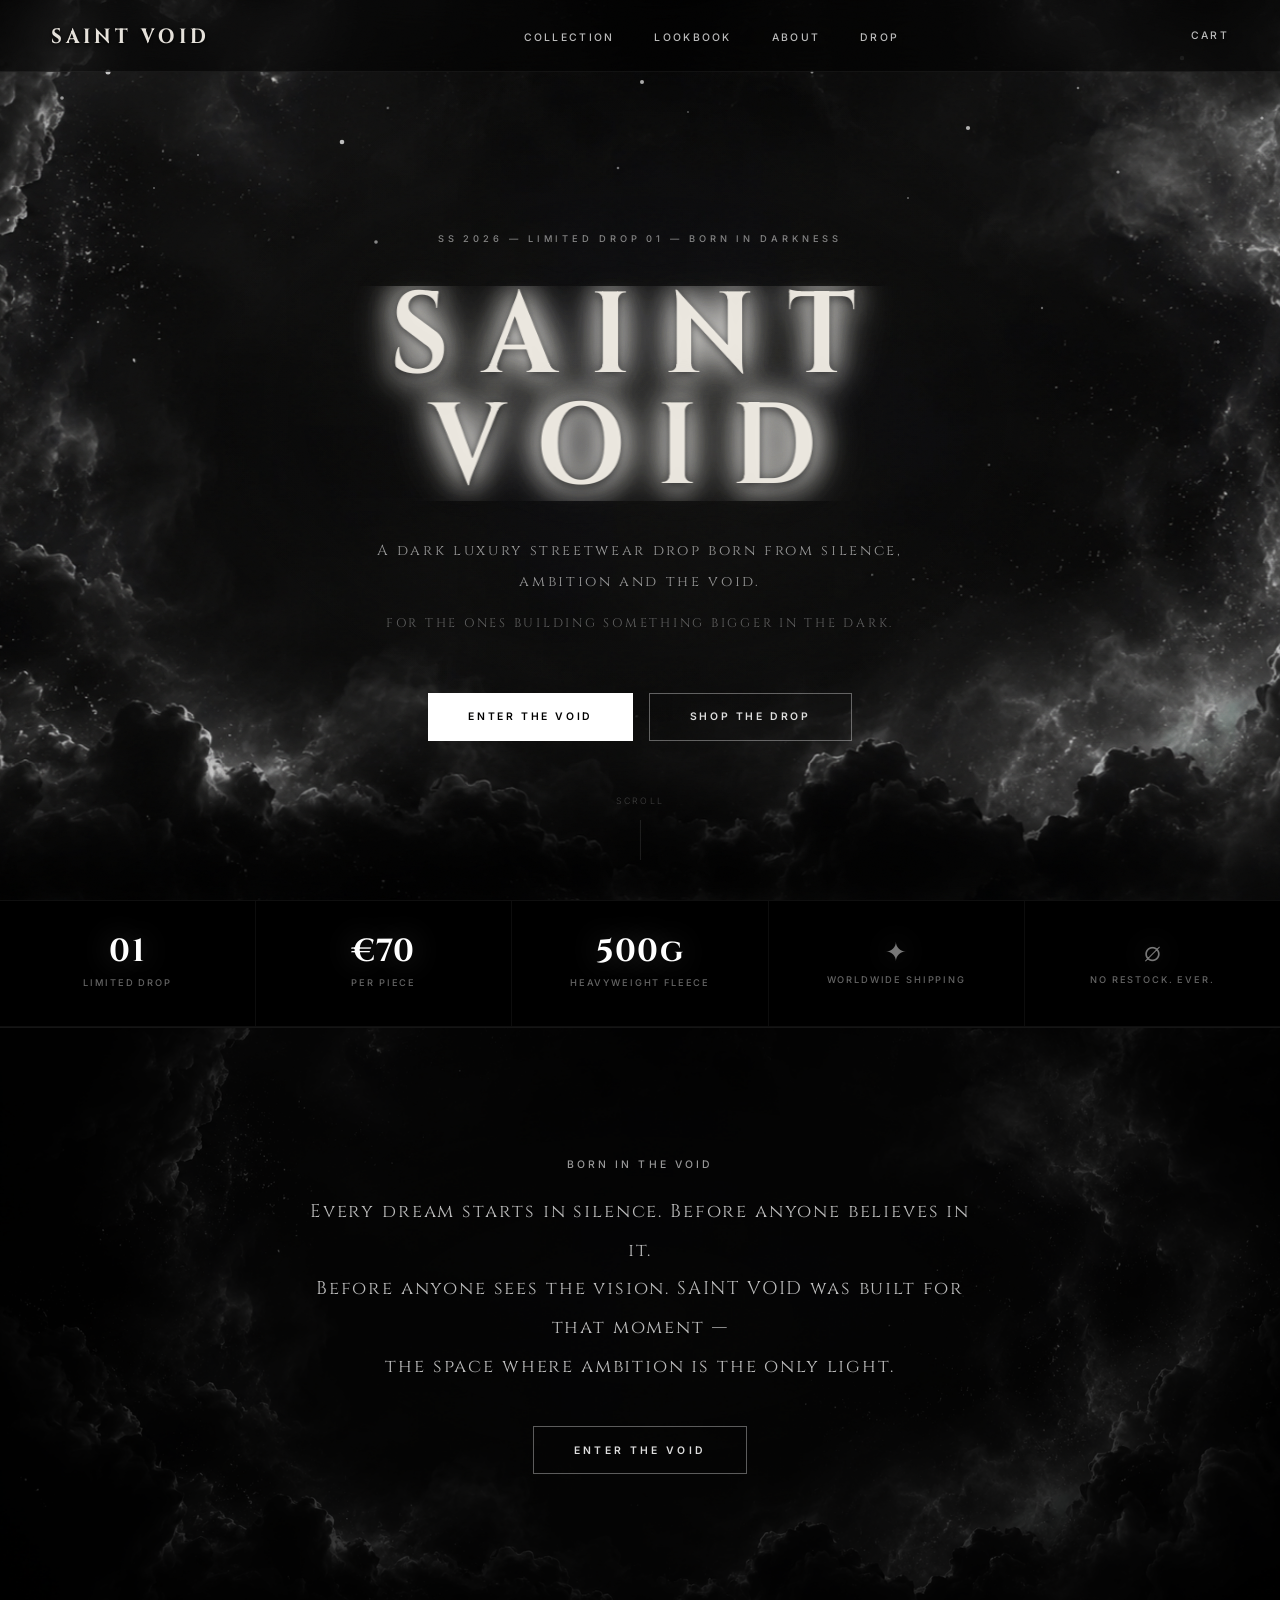
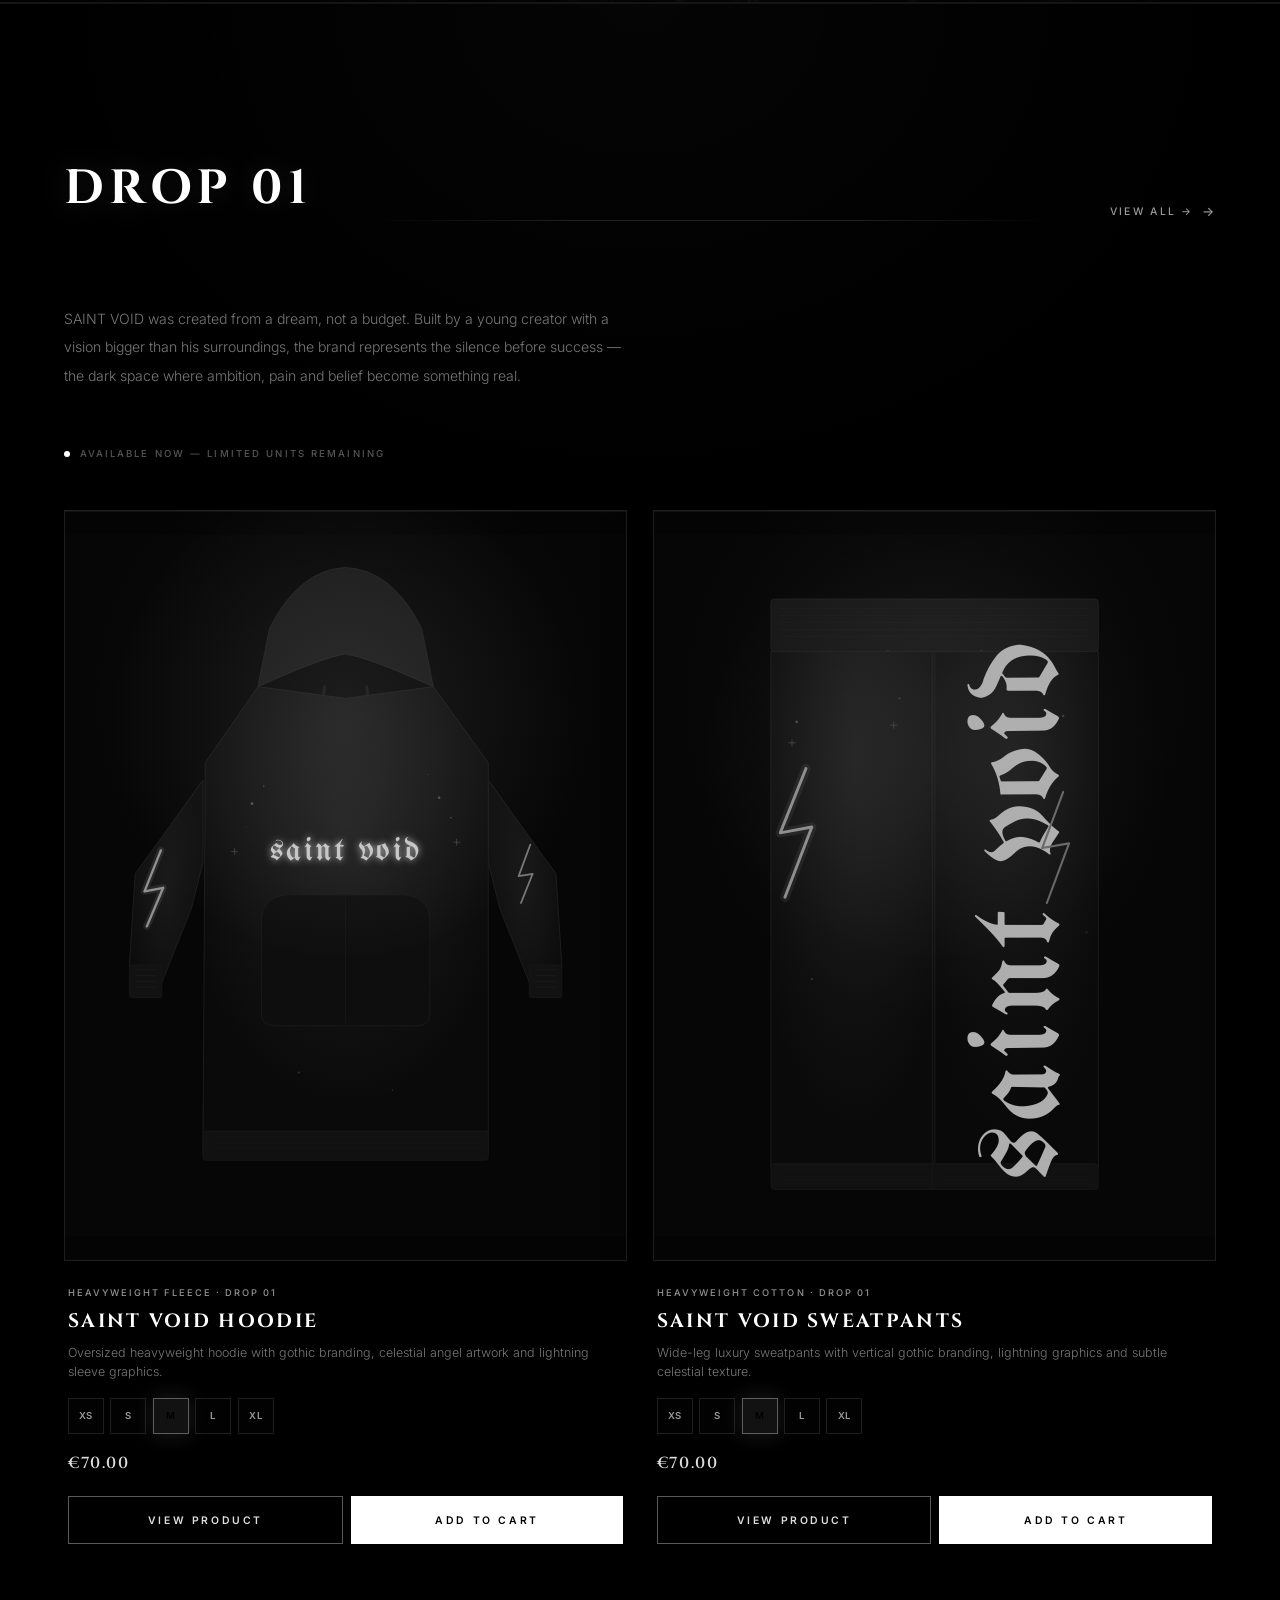
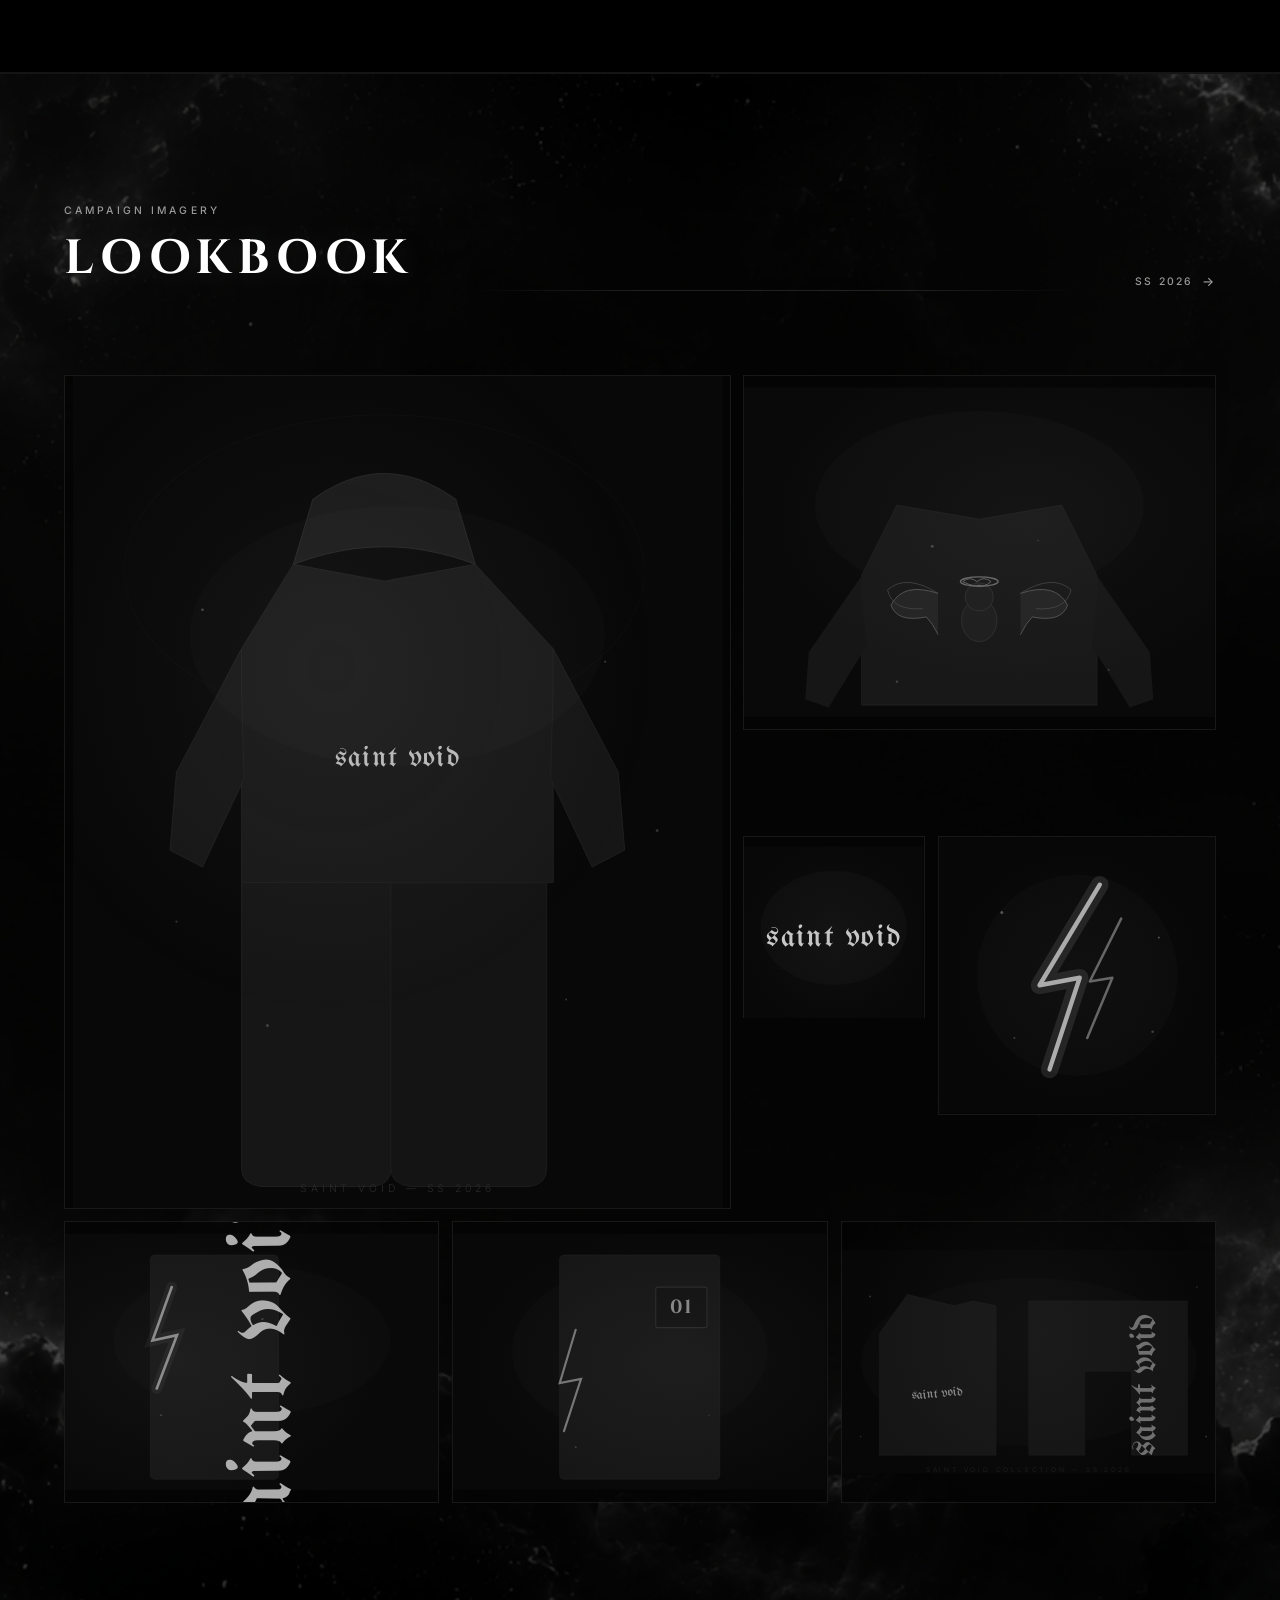
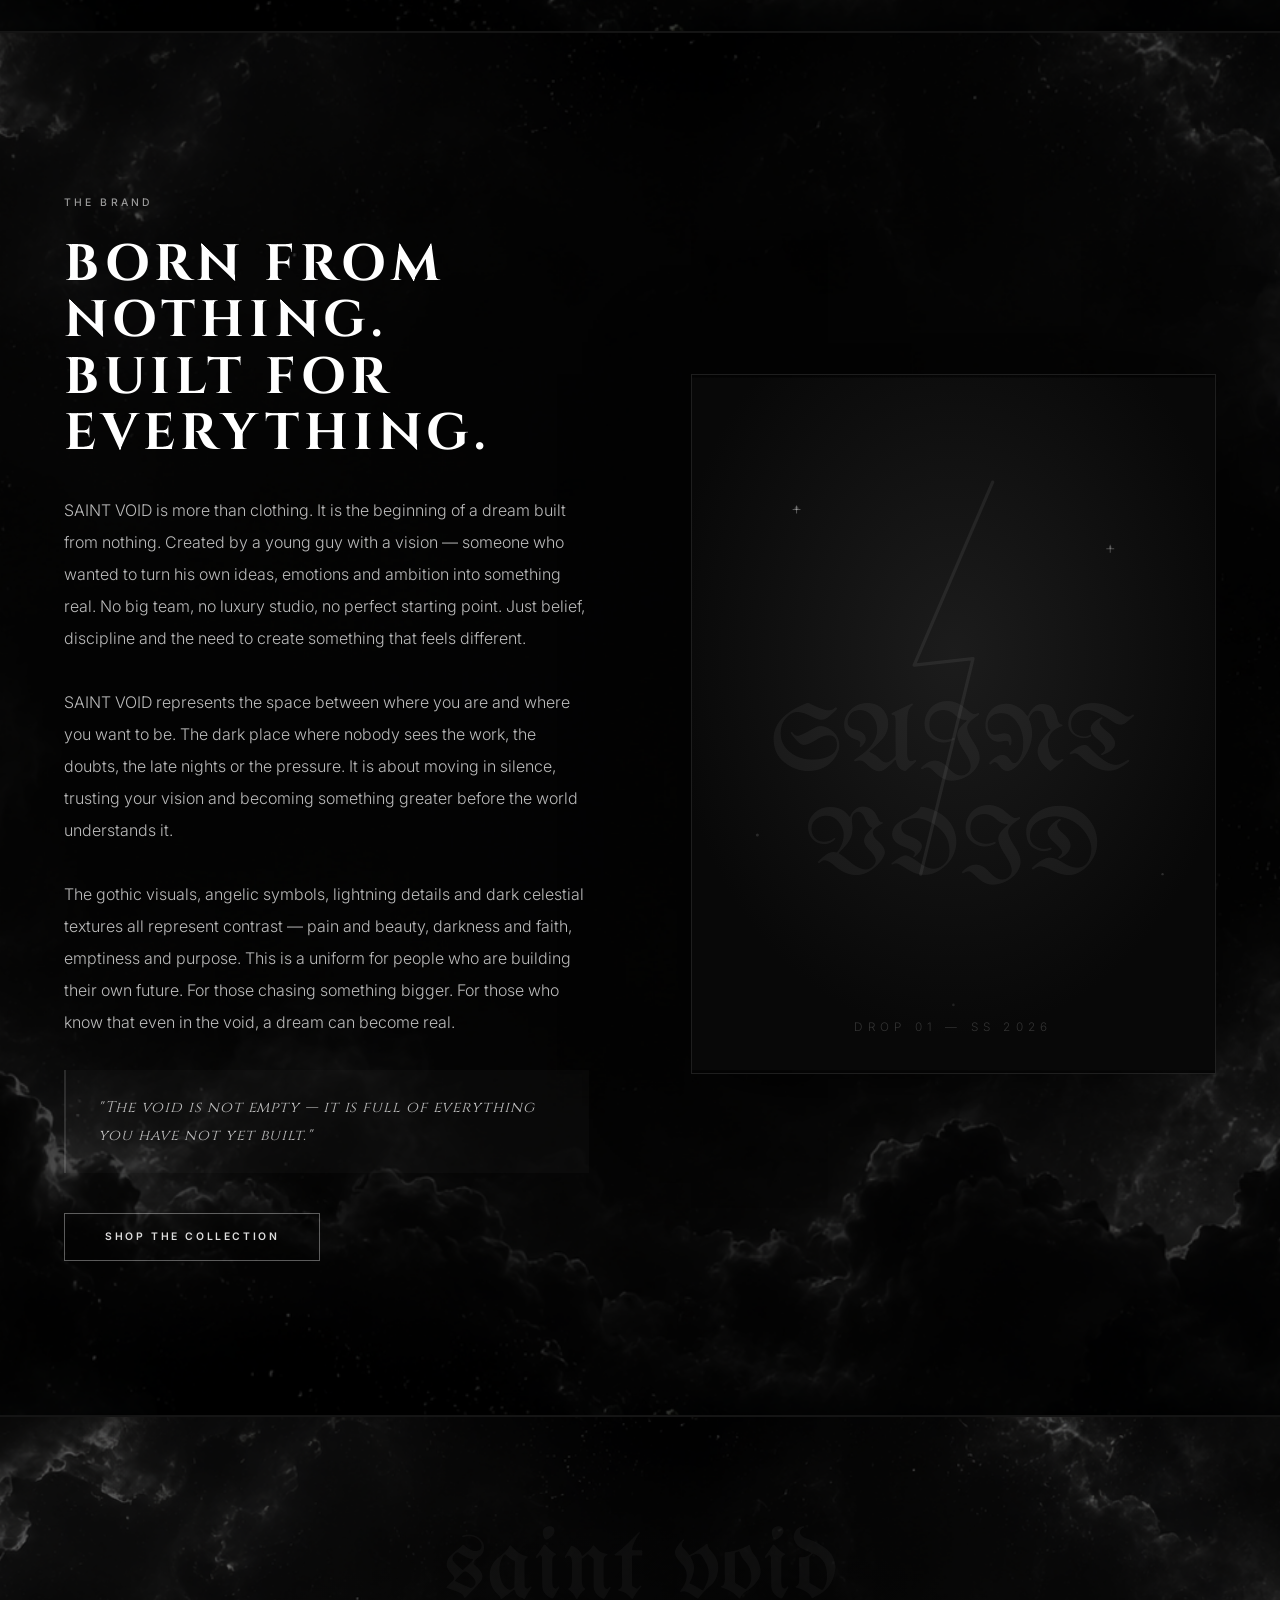
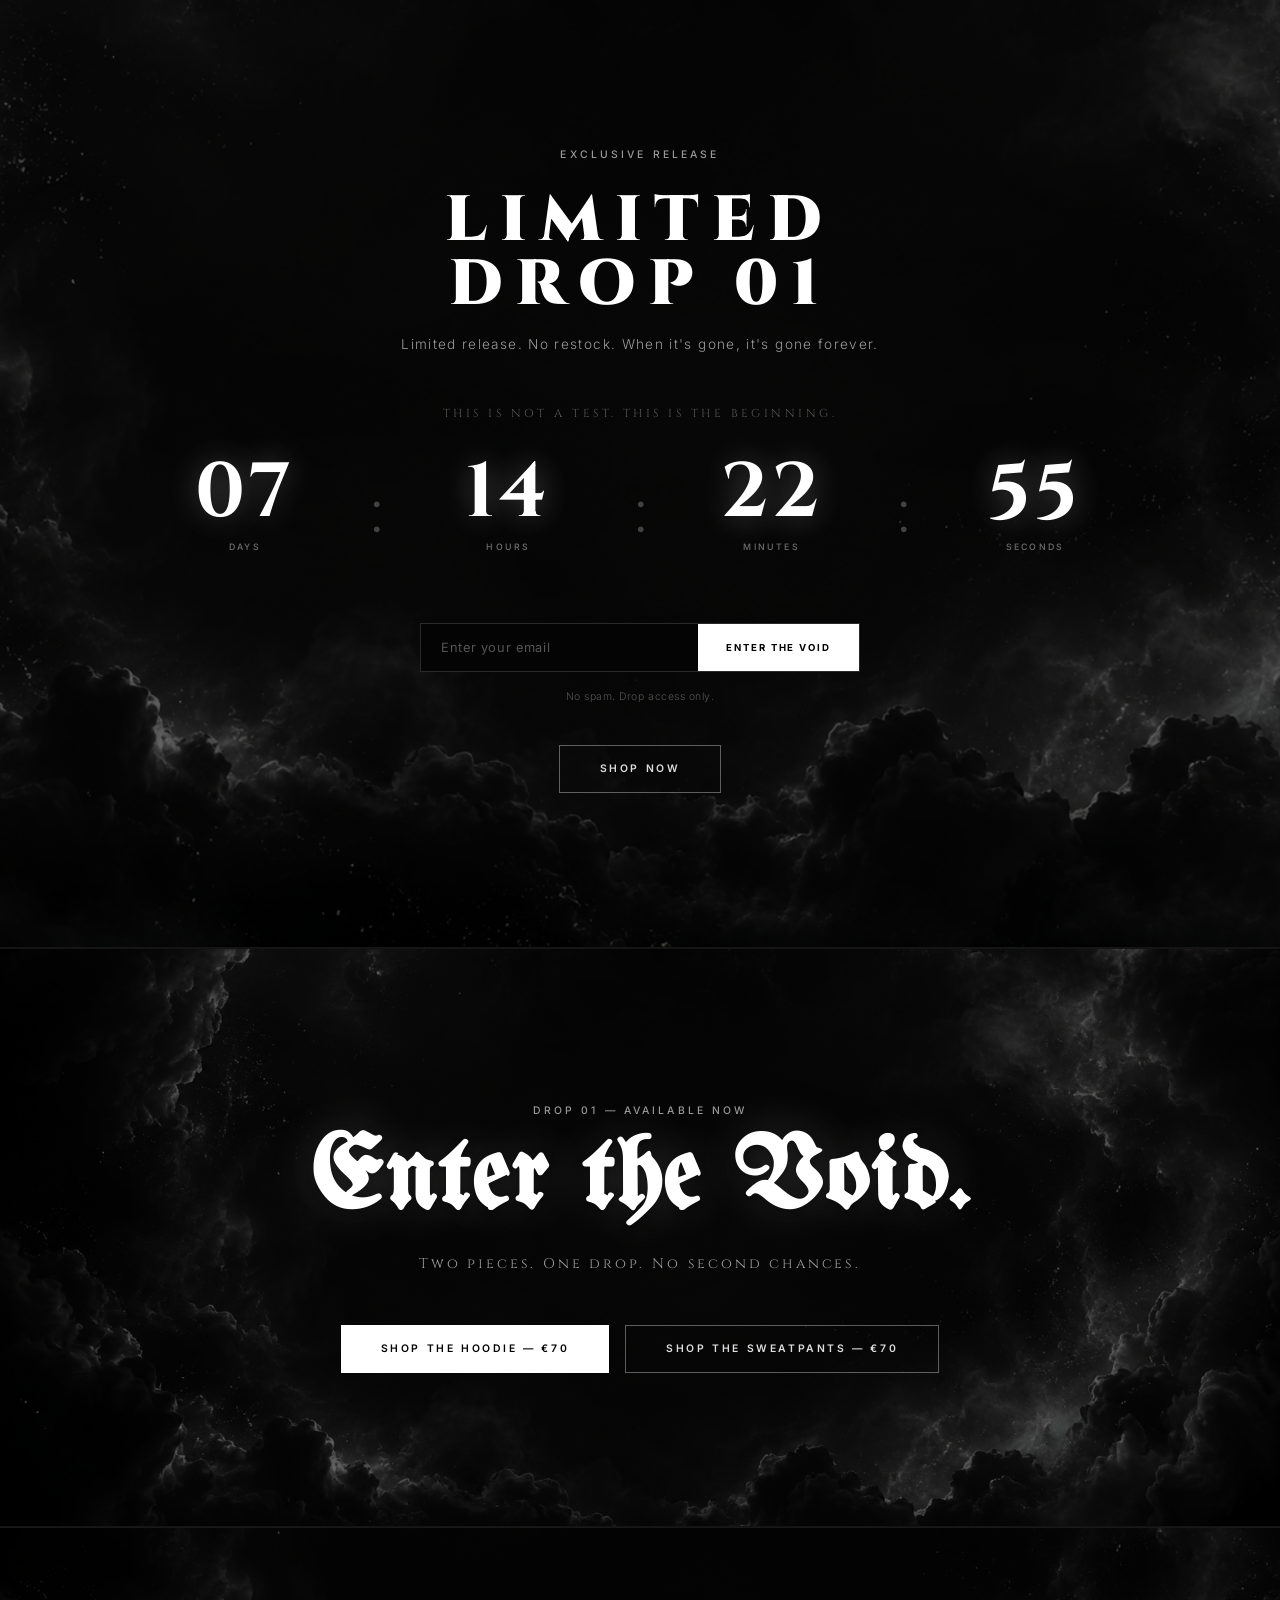
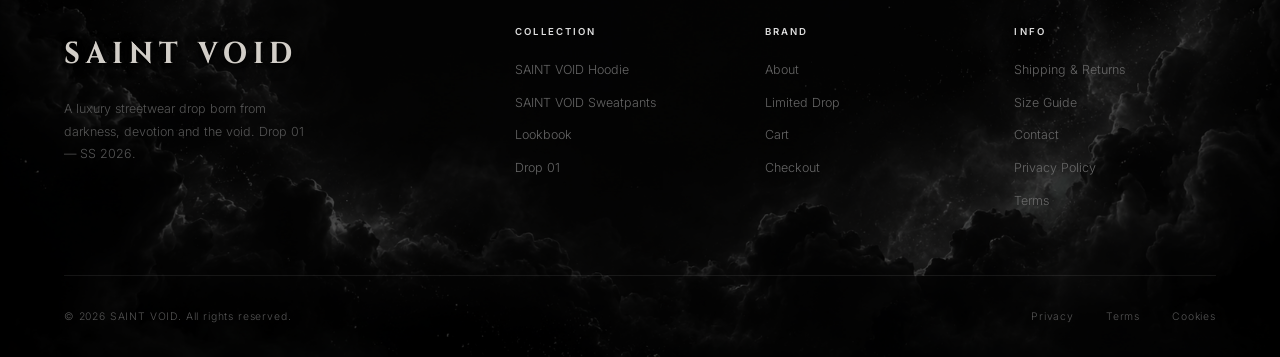
==== commit 38ad9dd8: "Update SAINT VOID homepage design Co-Authored-By: Claude Sonnet 4.6 <noreply@anthropic.com>" ====
--- a/index.html
+++ b/index.html
@@ -93,7 +93,12 @@
   <div class="hero-content">
     <span class="hero-label fade-in">SS 2026 &mdash; Limited Drop 01 &mdash; Born in Darkness</span>
 
-    <h1 class="hero-brand fade-in delay-1">saint void</h1>
+    <div class="hero-wordmark-wrap">
+      <h1 class="hero-brand">
+        <span class="wm-w wm-delay-1" data-word="SAINT">saint</span>
+        <span class="wm-w wm-delay-2" data-word="VOID">void</span>
+      </h1>
+    </div>
 
     <p class="hero-sub fade-in delay-2">
       A dark luxury streetwear drop born from silence, ambition and the void.
--- a/css/styles.css
+++ b/css/styles.css
@@ -3636,4 +3636,246 @@
   .checkout-form-col::before, .checkout-summary-col::before,
   .product-page::before, .cart-page::before,
   .checkout-page::before { animation: none !important; }
-}
+  .hero-brand { animation: none !important; transform: scaleX(0.80) !important; }
+}
+
+/* ════════════════════════════════════════════════════════════════
+   SAINT VOID — WORDMARK TYPOGRAPHY SYSTEM v5
+   Font: Cinzel 700 — tall narrow Roman serif, refined & elegant
+   Direction: luxury fashion editorial, smooth, clean, premium
+   ════════════════════════════════════════════════════════════════ */
+
+/* ── HERO WORDMARK — REFINED SYSTEM v5 ────────────────────────────
+   Soft entrance · gentle float · subtle glow breathe · silk shimmer
+   ─────────────────────────────────────────────────────────────── */
+
+/* 1. Word rise — smooth lift from slight blur, unhurried */
+@keyframes wmWordRise {
+  0%   { opacity: 0; transform: translateY(22px) scaleX(0.88); filter: blur(6px); }
+  60%  {                                                         filter: blur(0px); }
+  100% { opacity: 1; transform: translateY(0px)  scaleX(0.88); filter: blur(0px); }
+}
+
+/* 2. Ambient float — barely perceptible, like breathing */
+@keyframes svHeroFloat {
+  0%,  100% { transform: translateY(0px); }
+  50%        { transform: translateY(-6px); }
+}
+
+/* 3. Glow breathe — barely-there silver pulse, never aggressive */
+@keyframes svWordmarkShimmer {
+  0%, 100% {
+    text-shadow:
+      0  2px 12px  rgba(0,0,0,0.90),
+      0  6px 32px  rgba(0,0,0,0.75),
+      0 16px 80px  rgba(0,0,0,0.50),
+      0  0   10px  rgba(248,244,236,0.10),
+      0  0   30px  rgba(240,235,224,0.05);
+  }
+  50% {
+    text-shadow:
+      0  2px 12px  rgba(0,0,0,0.90),
+      0  6px 32px  rgba(0,0,0,0.75),
+      0 16px 80px  rgba(0,0,0,0.50),
+      0  0   14px  rgba(252,248,240,0.18),
+      0  0   44px  rgba(244,239,228,0.09),
+      0  0  100px  rgba(232,226,214,0.04);
+  }
+}
+
+/* 4. Glow orb — very faint atmospheric warmth only */
+@keyframes glowOrbPulse {
+  0%, 100% { opacity: 0.40; transform: translate(-50%, -50%) scale(1.00); }
+  50%       { opacity: 0.70; transform: translate(-50%, -50%) scale(1.06); }
+}
+
+/* 5. Silk shimmer — whisper-thin light ray, infrequent */
+@keyframes shimmerSweep {
+  0%   { left: -130%; opacity: 0; }
+  8%   { opacity: 1; }
+  92%  { opacity: 1; }
+  100% { left:  160%; opacity: 0; }
+}
+
+/* ── WRAPPER ──────────────────────────────────────────────────── */
+.hero-wordmark-wrap {
+  position: relative;
+  display: block;
+  width: 100%;
+  text-align: center;
+  margin-bottom: 2.2rem;
+}
+
+/* Atmospheric warmth — barely perceptible, removes harshness */
+.hero-wordmark-wrap::before {
+  content: '';
+  position: absolute;
+  top: 50%;
+  left: 50%;
+  transform: translate(-50%, -50%);
+  width:  180%;
+  height: 380%;
+  background: radial-gradient(
+    ellipse at center,
+    rgba(255,252,244,0.045) 0%,
+    rgba(240,236,226,0.020) 30%,
+    transparent             60%
+  );
+  pointer-events: none;
+  z-index: 0;
+  animation: glowOrbPulse 7s ease-in-out infinite;
+}
+
+/* ── HERO BRAND ───────────────────────────────────────────────── */
+.hero-brand {
+  font-family: 'Cinzel', serif !important;
+  font-weight: 700 !important;           /* 700 = refined strokes, not heavy */
+  display: flex !important;
+  flex-direction: column !important;
+  align-items: center !important;
+  gap: 0.06em !important;                /* gentle breathing room between words */
+
+  position: relative !important;
+  overflow: hidden !important;
+  z-index: 1 !important;
+
+  background-image: none !important;
+  -webkit-background-clip: unset !important;
+  background-clip: unset !important;
+
+  /* Slightly softer warm white — elegant, not stark */
+  color: rgba(244, 240, 232, 0.94) !important;
+  -webkit-text-fill-color: rgba(244, 240, 232, 0.94) !important;
+
+  font-size: clamp(3.2rem, 9vw, 9.5rem) !important;
+  letter-spacing: 0.34em !important;    /* wider tracking = more air = more luxury */
+  line-height: 0.90 !important;
+  text-transform: uppercase !important;
+
+  animation:
+    svHeroFloat       14s ease-in-out infinite 2.2s,
+    svWordmarkShimmer  8s ease-in-out infinite 2.2s !important;
+
+  /* Soft letter-contour halo — very subtle, not glowing */
+  filter:
+    drop-shadow(0 0  5px rgba(248,244,236,0.10))
+    drop-shadow(0 0 18px rgba(236,230,218,0.06)) !important;
+
+  margin-bottom: 0 !important;
+}
+
+/* Silk shimmer — whisper thin, almost subliminal */
+.hero-brand::after {
+  content: '';
+  position: absolute;
+  top: -10%;
+  left: -130%;
+  width: 48%;
+  height: 120%;
+  background: linear-gradient(
+    112deg,
+    transparent               0%,
+    rgba(255,255,255,0.018)  38%,
+    rgba(255,255,255,0.040)  50%,
+    rgba(255,255,255,0.018)  62%,
+    transparent              100%
+  );
+  animation: shimmerSweep 14s ease-in-out infinite 5s;
+  pointer-events: none;
+  z-index: 2;
+}
+
+/* ── INDIVIDUAL WORD SPANS ────────────────────────────────────── */
+.wm-w {
+  display: block;
+  opacity: 0;
+  transform: translateY(22px) scaleX(0.88);
+  filter: blur(6px);
+  animation: wmWordRise 1.6s cubic-bezier(0.16, 1, 0.30, 1) forwards !important;
+}
+.wm-delay-1 { animation-delay: 0.20s !important; }
+.wm-delay-2 { animation-delay: 0.60s !important; }
+
+/* ── RESPONSIVE SIZING ────────────────────────────────────────── */
+@media (max-width: 1024px) {
+  .hero-brand { font-size: clamp(3rem, 10vw, 6.5rem) !important; letter-spacing: 0.28em !important; }
+}
+@media (max-width: 768px) {
+  .hero-brand { font-size: clamp(2.8rem, 12vw, 5.5rem) !important; letter-spacing: 0.22em !important; gap: 0.05em !important; }
+  .hero-wordmark-wrap { margin-bottom: 1.6rem !important; }
+}
+@media (max-width: 480px) {
+  .hero-brand { font-size: clamp(2.4rem, 14vw, 4rem) !important; letter-spacing: 0.16em !important; }
+}
+
+/* Bloom ghost — very faint depth layer, not a glow explosion */
+.wm-w::before {
+  content: attr(data-word);
+  position: absolute;
+  top: 0; left: 0; right: 0;
+  text-align: center;
+  color: rgba(248, 244, 236, 0.07);
+  filter: blur(18px);
+  pointer-events: none;
+  z-index: -1;
+  text-transform: uppercase;
+  letter-spacing: inherit;
+  font-size: inherit;
+  font-family: inherit;
+  font-weight: inherit;
+}
+.wm-w { position: relative; }
+
+/* ── NAVIGATION LOGO ──────────────────────────────────────────── */
+.nav-logo {
+  font-family: 'Cinzel', serif !important;
+  font-weight: 700 !important;
+  display: inline-block !important;
+  transform: scaleX(0.88) !important;
+  transform-origin: left center !important;
+
+  background-image: none !important;
+  -webkit-background-clip: unset !important;
+  background-clip: unset !important;
+
+  /* Bright, crisp — readable at nav size */
+  color: rgba(238, 234, 227, 0.96) !important;
+  -webkit-text-fill-color: rgba(238, 234, 227, 0.96) !important;
+
+  letter-spacing: 0.20em !important;
+
+  text-shadow:
+    0 1px 5px  rgba(0,0,0,0.96),
+    0 3px 14px rgba(0,0,0,0.80),
+    0 0  16px  rgba(228,222,212,0.07) !important;
+
+  filter: none !important;
+  transition: opacity var(--fast) var(--ease) !important;
+}
+.nav-logo:hover { opacity: 0.72 !important; }
+
+/* ── FOOTER BRAND LOGO ────────────────────────────────────────── */
+.footer-brand {
+  font-family: 'Cinzel', serif !important;
+  font-weight: 700 !important;
+  display: inline-block !important;
+  transform: scaleX(0.88) !important;
+  transform-origin: left center !important;
+
+  background-image: none !important;
+  -webkit-background-clip: unset !important;
+  background-clip: unset !important;
+
+  /* Slightly softer than nav — appropriate footer hierarchy */
+  color: rgba(228, 224, 217, 0.92) !important;
+  -webkit-text-fill-color: rgba(228, 224, 217, 0.92) !important;
+
+  letter-spacing: 0.20em !important;
+
+  text-shadow:
+    0 1px 5px  rgba(0,0,0,0.96),
+    0 3px 14px rgba(0,0,0,0.80),
+    0 0  16px  rgba(218,212,202,0.05) !important;
+
+  filter: none !important;
+}
